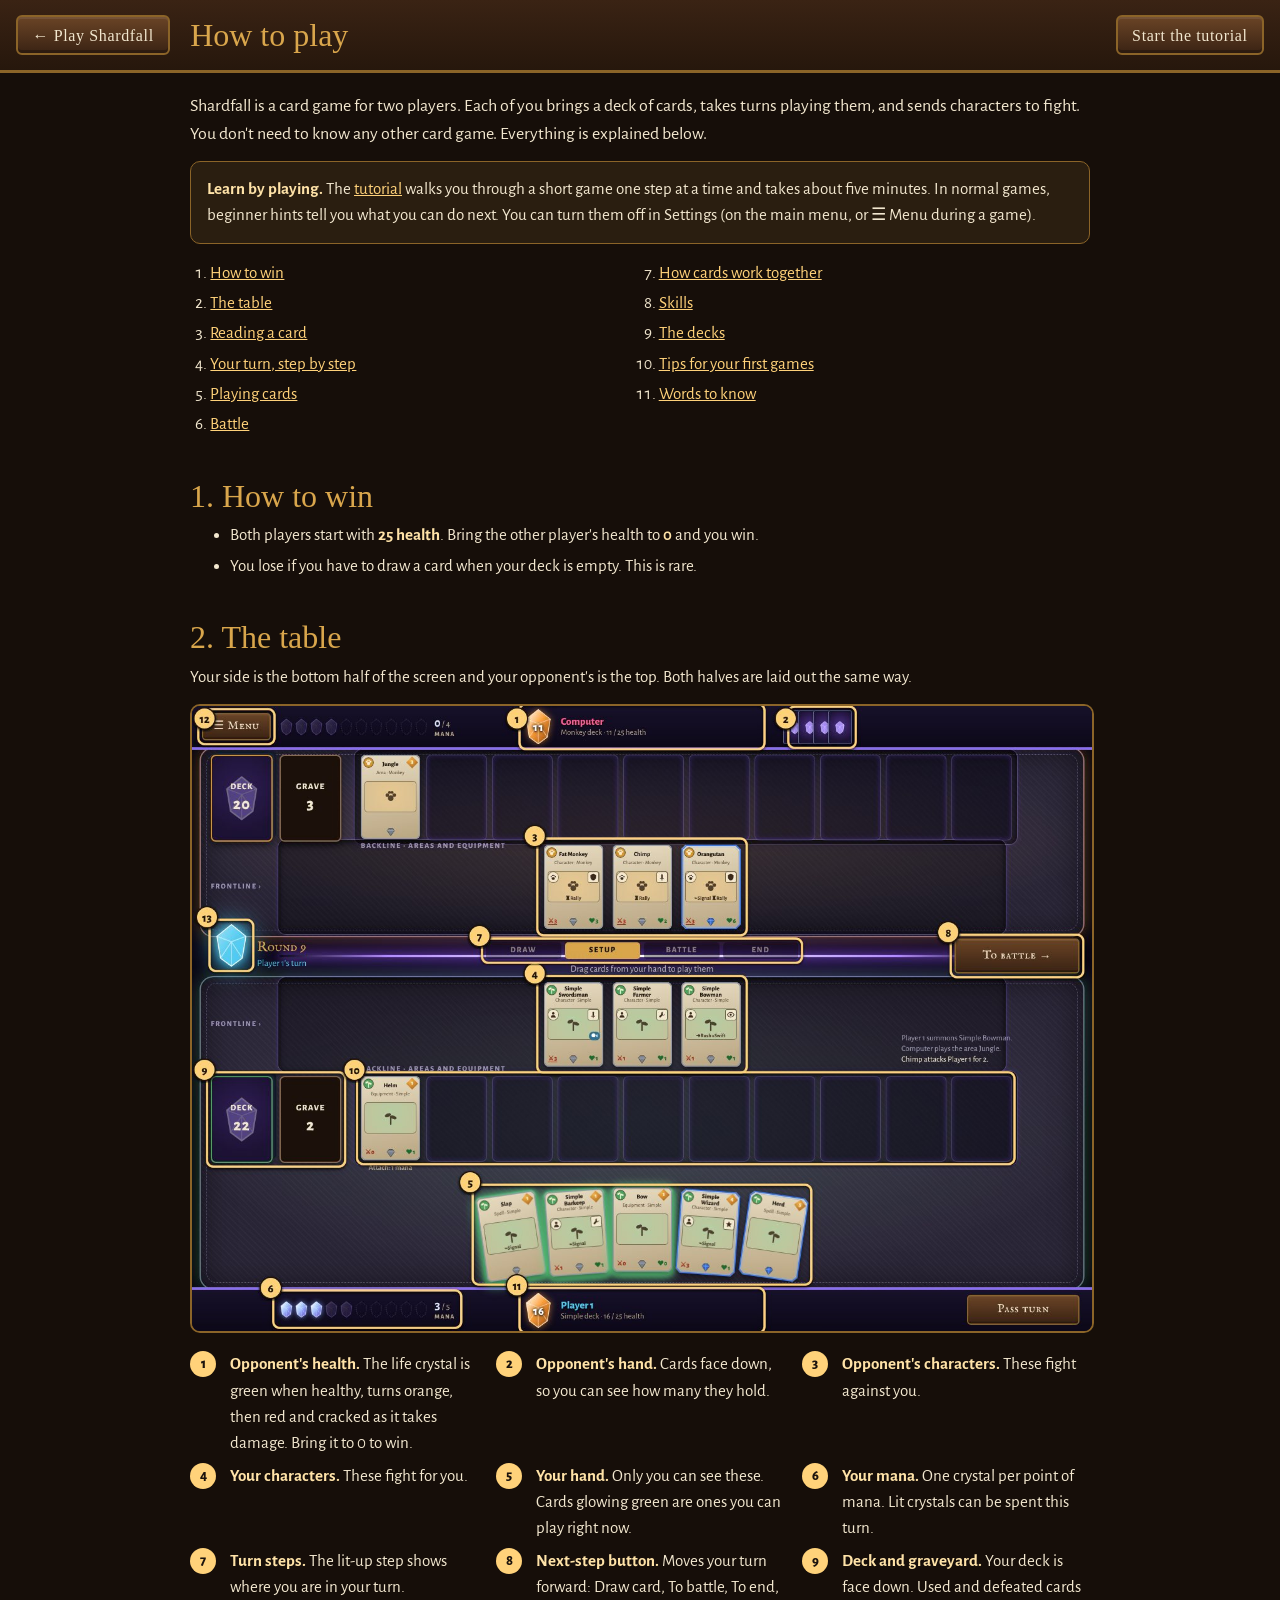
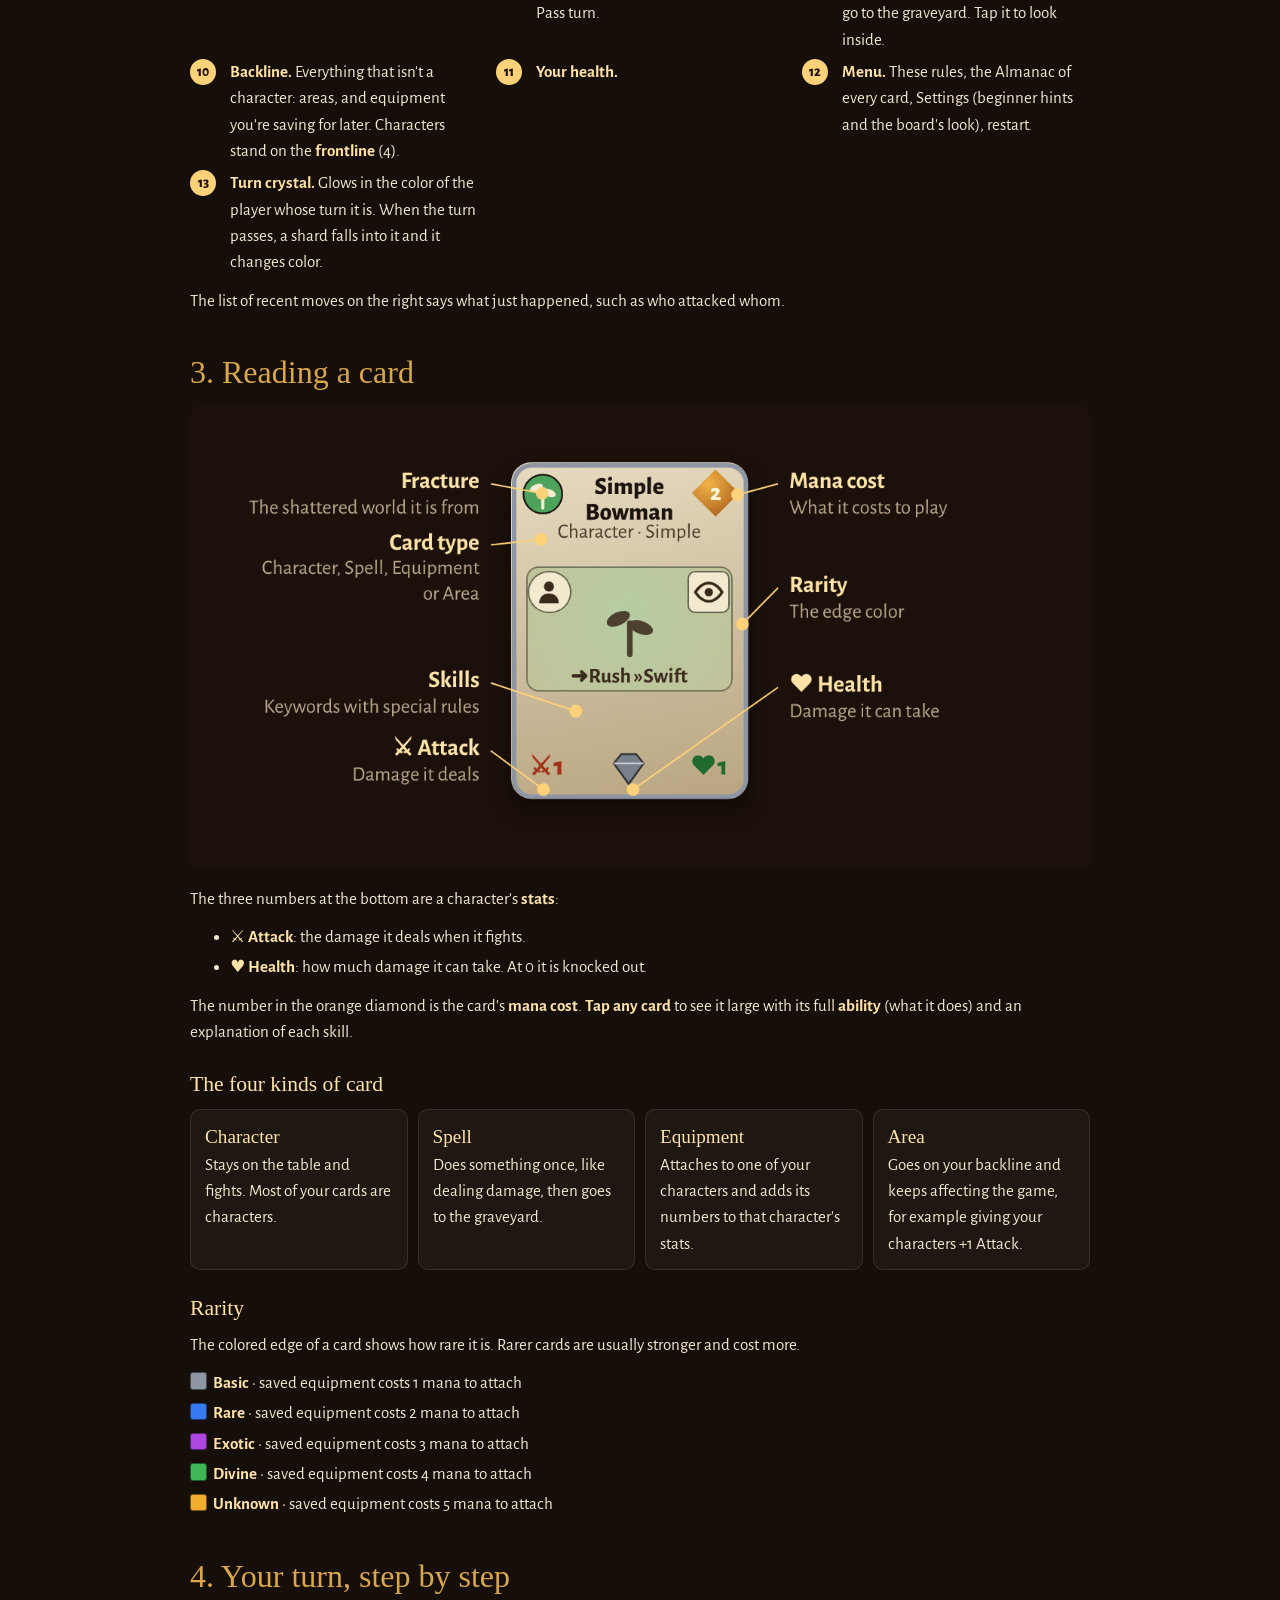
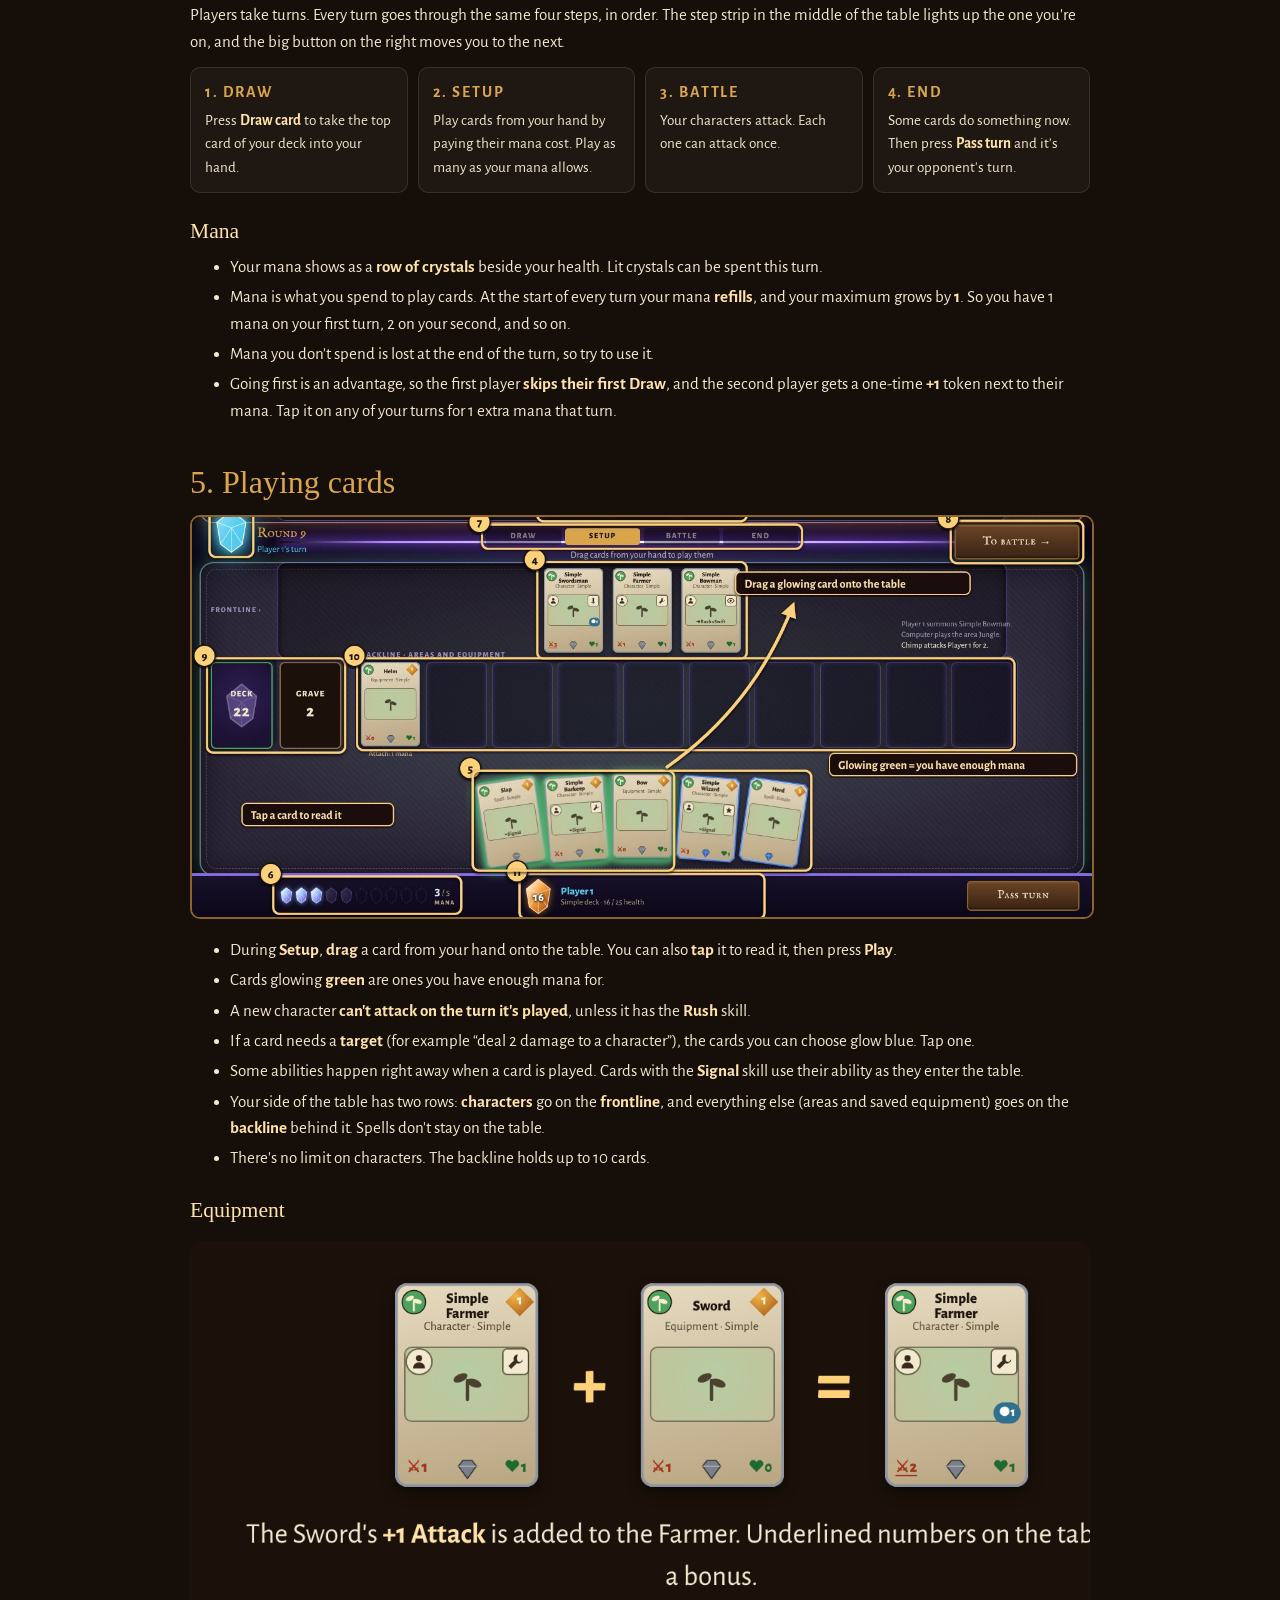
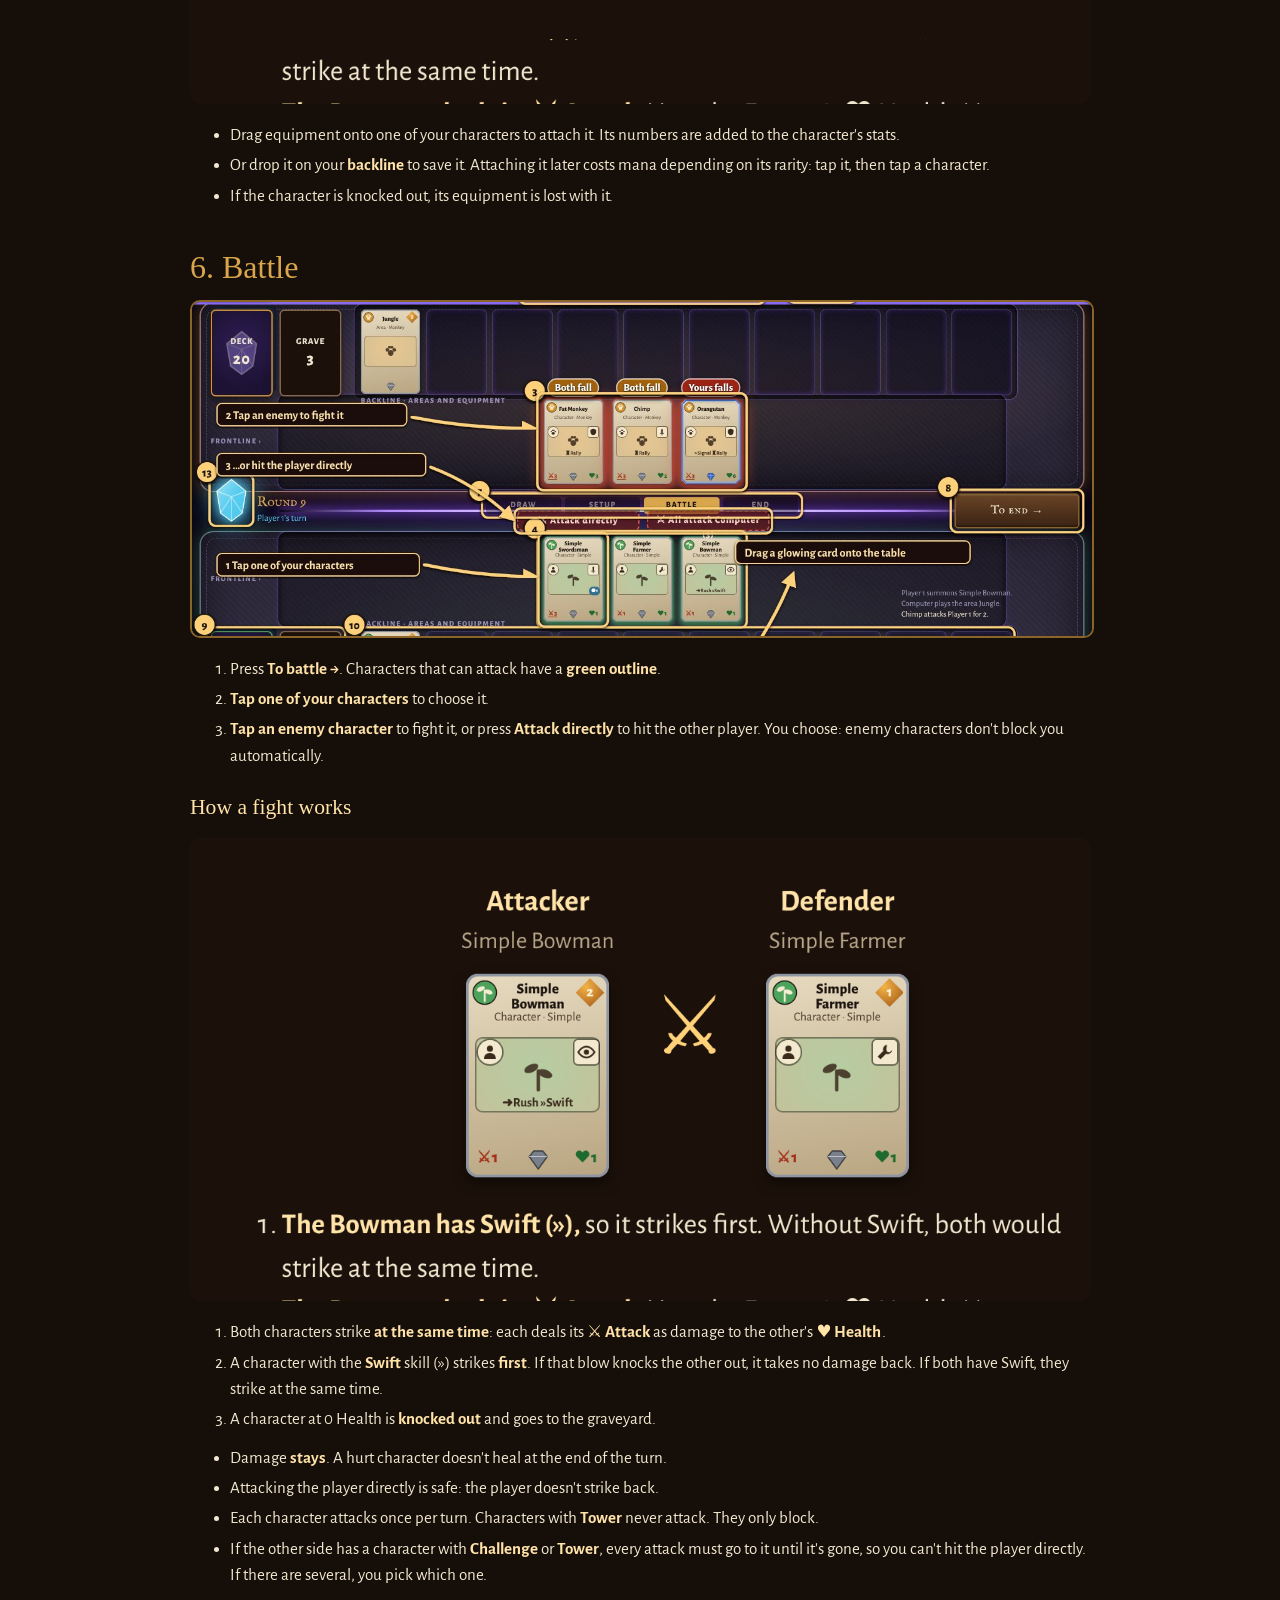
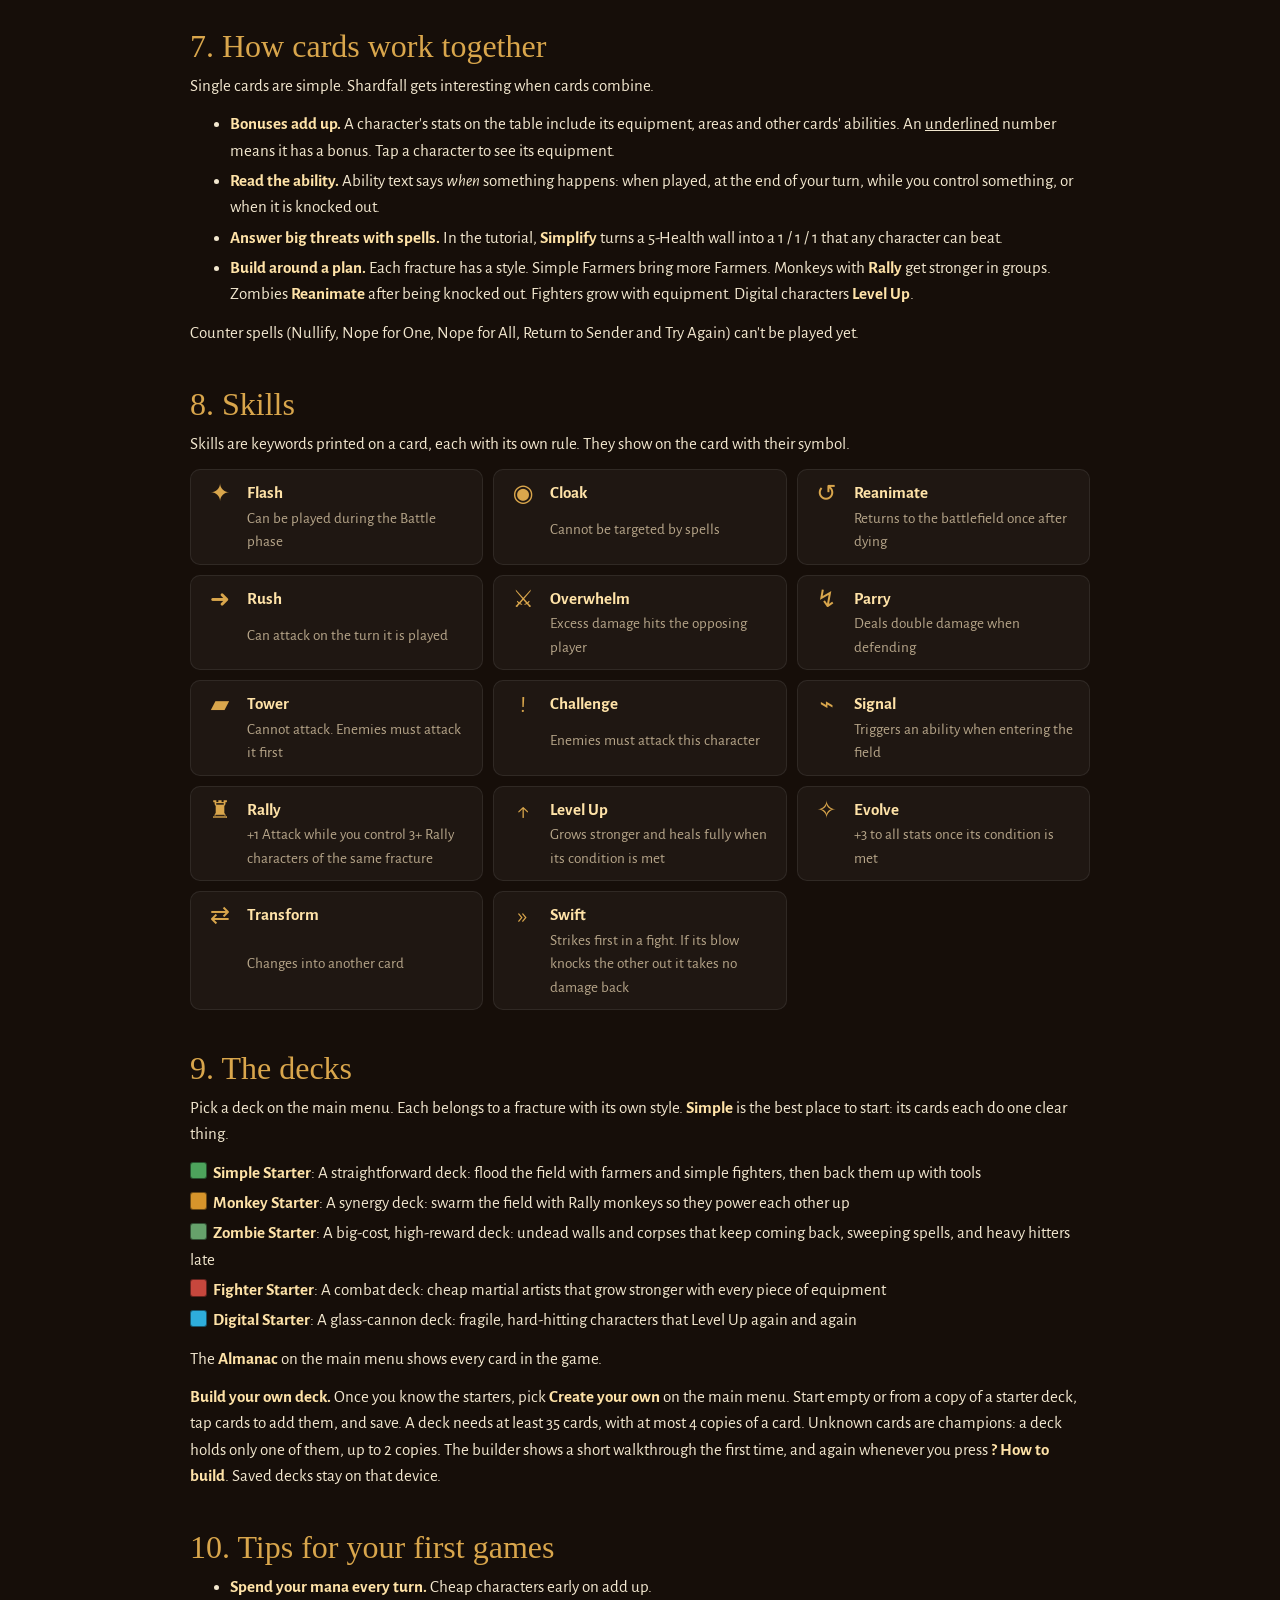
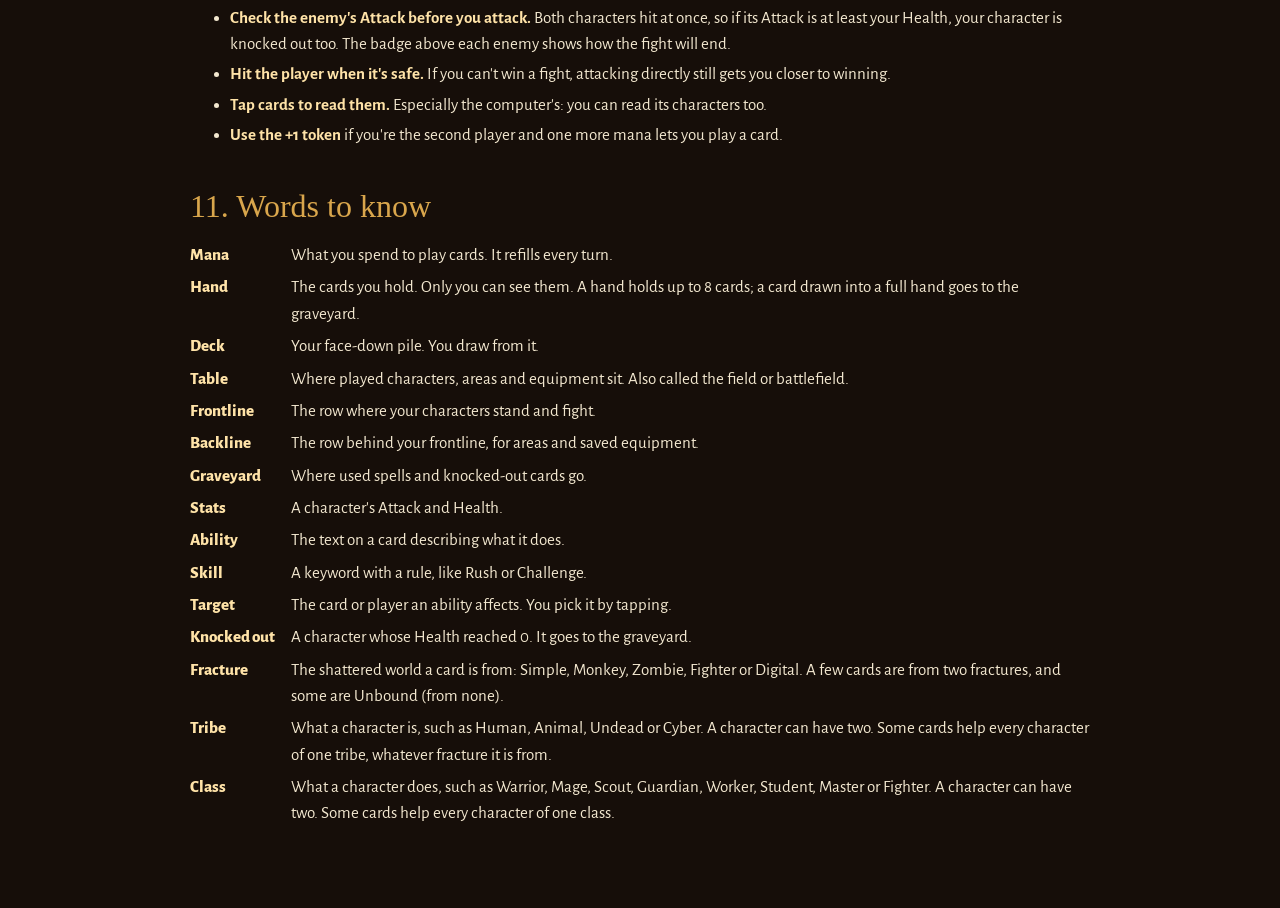
==== guide.html @ 4e27cf3c "Fractures, tribes and classes on screen; four card changes; hybrids - Faction is now Fracture everyw" ====
<!doctype html>
<html lang="en">
<head>
<meta charset="utf-8">
<meta name="viewport" content="width=device-width, initial-scale=1, viewport-fit=cover">
<title>How to play Shardfall</title>
<meta name="description" content="An illustrated beginner's guide to Shardfall: reading a card, taking a turn, fighting, and how cards work together.">
<link rel="preconnect" href="https://fonts.googleapis.com">
<link rel="preconnect" href="https://fonts.gstatic.com" crossorigin>
<link rel="stylesheet" href="https://fonts.googleapis.com/css2?family=IM+Fell+English+SC&family=Alegreya+Sans:wght@400;500;700;800&display=swap">
<link rel="stylesheet" href="css/style.css">
</head>
<body class="guide-page">
<!-- This page is also shown inside the game (How to play), which uses only the
     <main id="guide-main"> part. The pictures in guide/ are made by tools/guide-shots.js. -->
<div class="almanac-bar">
  <a class="btn btn-small" href="index.html">&larr; Play Shardfall</a>
  <h1>How to play</h1>
  <a class="btn btn-small guide-bar-btn" href="index.html#tutorial">Start the tutorial</a>
</div>

<main id="guide-main" class="guide-body">
  <p class="guide-lead">Shardfall is a card game for two players. Each of you brings a deck of cards, takes turns playing them, and sends characters to fight. You don't need to know any other card game. Everything is explained below.</p>
  <div class="guide-callout">
    <p><b>Learn by playing.</b> The <a href="index.html#tutorial">tutorial</a> walks you through a short game one step at a time and takes about five minutes. In normal games, beginner hints tell you what you can do next. You can turn them off in Settings (on the main menu, or ☰ Menu during a game).</p>
  </div>

  <ol class="guide-toc">
    <li><a href="#win">How to win</a></li>
    <li><a href="#table">The table</a></li>
    <li><a href="#card">Reading a card</a></li>
    <li><a href="#turn">Your turn, step by step</a></li>
    <li><a href="#playing">Playing cards</a></li>
    <li><a href="#battle">Battle</a></li>
    <li><a href="#together">How cards work together</a></li>
    <li><a href="#skills">Skills</a></li>
    <li><a href="#decks">The decks</a></li>
    <li><a href="#tips">Tips for your first games</a></li>
    <li><a href="#words">Words to know</a></li>
  </ol>

  <h2 id="win">1. How to win</h2>
  <ul>
    <li>Both players start with <b><span data-rule="starting_player_health">25</span> health</b>. Bring the other player's health to <b>0</b> and you win.</li>
    <li>You lose if you have to draw a card when your deck is empty. This is rare.</li>
  </ul>

  <h2 id="table">2. The table</h2>
  <p>Your side is the bottom half of the screen and your opponent's is the top. Both halves are laid out the same way.</p>
  <figure>
    <img src="guide/board.jpg" width="1440" height="1000" alt="The game board with its parts numbered 1 to 13">
  </figure>
  <ul class="legend">
    <li><span class="badge-num">1</span><span><b>Opponent's health.</b> The life crystal is green when healthy, turns orange, then red and cracked as it takes damage. Bring it to 0 to win.</span></li>
    <li><span class="badge-num">2</span><span><b>Opponent's hand.</b> Cards face down, so you can see how many they hold.</span></li>
    <li><span class="badge-num">3</span><span><b>Opponent's characters.</b> These fight against you.</span></li>
    <li><span class="badge-num">4</span><span><b>Your characters.</b> These fight for you.</span></li>
    <li><span class="badge-num">5</span><span><b>Your hand.</b> Only you can see these. Cards glowing green are ones you can play right now.</span></li>
    <li><span class="badge-num">6</span><span><b>Your mana.</b> One crystal per point of mana. Lit crystals can be spent this turn.</span></li>
    <li><span class="badge-num">7</span><span><b>Turn steps.</b> The lit-up step shows where you are in your turn.</span></li>
    <li><span class="badge-num">8</span><span><b>Next-step button.</b> Moves your turn forward: Draw card, To battle, To end, Pass turn.</span></li>
    <li><span class="badge-num">9</span><span><b>Deck and graveyard.</b> Your deck is face down. Used and defeated cards go to the graveyard. Tap it to look inside.</span></li>
    <li><span class="badge-num">10</span><span><b>Backline.</b> Everything that isn't a character: areas, and equipment you're saving for later. Characters stand on the <b>frontline</b> (4).</span></li>
    <li><span class="badge-num">11</span><span><b>Your health.</b></span></li>
    <li><span class="badge-num">12</span><span><b>Menu.</b> These rules, the Almanac of every card, Settings (beginner hints and the board's look), restart.</span></li>
    <li><span class="badge-num">13</span><span><b>Turn crystal.</b> Glows in the color of the player whose turn it is. When the turn passes, a shard falls into it and it changes color.</span></li>
  </ul>
  <p>The list of recent moves on the right says what just happened, such as who attacked whom.</p>

  <h2 id="card">3. Reading a card</h2>
  <figure class="fit">
    <img src="guide/card.png" width="597" height="307" alt="A Simple Bowman card with each part labelled: fracture, card type, skills, attack, mana cost, rarity and health">
  </figure>
  <p>The three numbers at the bottom are a character's <b>stats</b>:</p>
  <ul>
    <li><b>⚔ Attack</b>: the damage it deals when it fights.</li>
    <li><b>♥ Health</b>: how much damage it can take. At 0 it is knocked out.</li>
  </ul>
  <p>The number in the orange diamond is the card's <b>mana cost</b>. <b>Tap any card</b> to see it large with its full <b>ability</b> (what it does) and an explanation of each skill.</p>

  <h3>The four kinds of card</h3>
  <div class="types">
    <div><b>Character</b>Stays on the table and fights. Most of your cards are characters.</div>
    <div><b>Spell</b>Does something once, like dealing damage, then goes to the graveyard.</div>
    <div><b>Equipment</b>Attaches to one of your characters and adds its numbers to that character's stats.</div>
    <div><b>Area</b>Goes on your backline and keeps affecting the game, for example giving your characters +1 Attack.</div>
  </div>

  <h3>Rarity</h3>
  <p>The colored edge of a card shows how rare it is. Rarer cards are usually stronger and cost more.</p>
  <ul class="plain-list" data-fill="rarities">
    <li>Basic · Rare · Exotic · Divine · Unknown</li>
  </ul>

  <h2 id="turn">4. Your turn, step by step</h2>
  <p>Players take turns. Every turn goes through the same four steps, in order. The step strip in the middle of the table lights up the one you're on, and the big button on the right moves you to the next.</p>
  <div class="steps">
    <div class="step"><h4>Draw</h4><p>Press <b>Draw card</b> to take the top card of your deck into your hand.</p></div>
    <div class="step"><h4>Setup</h4><p>Play cards from your hand by paying their mana cost. Play as many as your mana allows.</p></div>
    <div class="step"><h4>Battle</h4><p>Your characters attack. Each one can attack once.</p></div>
    <div class="step"><h4>End</h4><p>Some cards do something now. Then press <b>Pass turn</b> and it's your opponent's turn.</p></div>
  </div>
  <h3>Mana</h3>
  <ul>
    <li>Your mana shows as a <b>row of crystals</b> beside your health. Lit crystals can be spent this turn.</li>
    <li>Mana is what you spend to play cards. At the start of every turn your mana <b>refills</b>, and your maximum grows by <b><span data-rule="mana_growth_per_turn">1</span></b>. So you have 1 mana on your first turn, 2 on your second, and so on.</li>
    <li>Mana you don't spend is lost at the end of the turn, so try to use it.</li>
    <li>Going first is an advantage, so the first player <b>skips their first Draw</b>, and the second player gets a one-time <b>+1</b> token next to their mana. Tap it on any of your turns for 1 extra mana that turn.</li>
  </ul>

  <h2 id="playing">5. Playing cards</h2>
  <figure>
    <img src="guide/play.jpg" width="1440" height="640" alt="Dragging a glowing card from the hand onto the table">
  </figure>
  <ul>
    <li>During <b>Setup</b>, <b>drag</b> a card from your hand onto the table. You can also <b>tap</b> it to read it, then press <b>Play</b>.</li>
    <li>Cards glowing <b>green</b> are ones you have enough mana for.</li>
    <li>A new character <b>can't attack on the turn it's played</b>, unless it has the <b>Rush</b> skill.</li>
    <li>If a card needs a <b>target</b> (for example “deal 2 damage to a character”), the cards you can choose glow blue. Tap one.</li>
    <li>Some abilities happen right away when a card is played. Cards with the <b>Signal</b> skill use their ability as they enter the table.</li>
    <li>Your side of the table has two rows: <b>characters</b> go on the <b>frontline</b>, and everything else (areas and saved equipment) goes on the <b>backline</b> behind it. Spells don't stay on the table.</li>
    <li>There's no limit on characters. The backline holds up to <span data-rule="max_field_backline">10</span> cards.</li>
  </ul>
  <h3>Equipment</h3>
  <figure class="fit">
    <img src="guide/equip.png" width="692" height="265" alt="Simple Farmer plus Sword equals a Farmer with 2 Attack">
  </figure>
  <ul>
    <li>Drag equipment onto one of your characters to attach it. Its numbers are added to the character's stats.</li>
    <li>Or drop it on your <b>backline</b> to save it. Attaching it later costs mana depending on its rarity: tap it, then tap a character.</li>
    <li>If the character is knocked out, its equipment is lost with it.</li>
  </ul>

  <h2 id="battle">6. Battle</h2>
  <figure>
    <img src="guide/battle.jpg" width="1440" height="534" alt="Attacking: tap your character, then tap an enemy or attack the player directly">
  </figure>
  <ol>
    <li>Press <b>To battle →</b>. Characters that can attack have a <b>green outline</b>.</li>
    <li><b>Tap one of your characters</b> to choose it.</li>
    <li><b>Tap an enemy character</b> to fight it, or press <b>Attack directly</b> to hit the other player. You choose: enemy characters don't block you automatically.</li>
  </ol>
  <h3>How a fight works</h3>
  <figure class="fit">
    <img src="guide/fight.png" width="657" height="386" alt="Simple Bowman, which has Swift, attacks Simple Farmer and strikes first">
  </figure>
  <ol>
    <li>Both characters strike <b>at the same time</b>: each deals its <b>⚔ Attack</b> as damage to the other's <b>♥ Health</b>.</li>
    <li>A character with the <b>Swift</b> skill (») strikes <b>first</b>. If that blow knocks the other out, it takes no damage back. If both have Swift, they strike at the same time.</li>
    <li>A character at 0 Health is <b>knocked out</b> and goes to the graveyard.</li>
  </ol>
  <ul>
    <li>Damage <b>stays</b>. A hurt character doesn't heal at the end of the turn.</li>
    <li>Attacking the player directly is safe: the player doesn't strike back.</li>
    <li>Each character attacks once per turn. Characters with <b>Tower</b> never attack. They only block.</li>
    <li>If the other side has a character with <b>Challenge</b> or <b>Tower</b>, every attack must go to it until it's gone, so you can't hit the player directly. If there are several, you pick which one.</li>
  </ul>

  <h2 id="together">7. How cards work together</h2>
  <p>Single cards are simple. Shardfall gets interesting when cards combine.</p>
  <ul>
    <li><b>Bonuses add up.</b> A character's stats on the table include its equipment, areas and other cards' abilities. An <u>underlined</u> number means it has a bonus. Tap a character to see its equipment.</li>
    <li><b>Read the ability.</b> Ability text says <i>when</i> something happens: when played, at the end of your turn, while you control something, or when it is knocked out.</li>
    <li><b>Answer big threats with spells.</b> In the tutorial, <b>Simplify</b> turns a 5-Health wall into a 1 / 1 / 1 that any character can beat.</li>
    <li><b>Build around a plan.</b> Each fracture has a style. Simple Farmers bring more Farmers. Monkeys with <b>Rally</b> get stronger in groups. Zombies <b>Reanimate</b> after being knocked out. Fighters grow with equipment. Digital characters <b>Level Up</b>.</li>
  </ul>
  <p>Counter spells (Nullify, Nope for One, Nope for All, Return to Sender and Try Again) can't be played yet.</p>

  <h2 id="skills">8. Skills</h2>
  <p>Skills are keywords printed on a card, each with its own rule. They show on the card with their symbol.</p>
  <div class="g-skills" data-fill="skills">
    <div class="g-skill"><span class="icon">➜</span><b>Rush</b><p>Can attack on the turn it is played</p></div>
    <div class="g-skill"><span class="icon">!</span><b>Challenge</b><p>Enemies must attack this character</p></div>
    <div class="g-skill"><span class="icon">▰</span><b>Tower</b><p>Cannot attack. Enemies must attack it first</p></div>
    <div class="g-skill"><span class="icon">⌁</span><b>Signal</b><p>Triggers an ability when entering the field</p></div>
  </div>

  <h2 id="decks">9. The decks</h2>
  <p>Pick a deck on the main menu. Each belongs to a fracture with its own style. <b>Simple</b> is the best place to start: its cards each do one clear thing.</p>
  <ul class="plain-list" data-fill="decks">
    <li>Simple, Monkey, Zombie, Fighter and Digital</li>
  </ul>
  <p>The <b>Almanac</b> on the main menu shows every card in the game.</p>
  <p><b>Build your own deck.</b> Once you know the starters, pick <b>Create your own</b> on the main menu. Start empty or from a copy of a starter deck, tap cards to add them, and save. A deck needs at least <span data-rule="min_deck_size">35</span> cards, with at most <span data-rule="max_copies">4</span> copies of a card. Unknown cards are champions: a deck holds only one of them, up to <span data-rule="max_unknown_copies">2</span> copies. The builder shows a short walkthrough the first time, and again whenever you press <b>? How to build</b>. Saved decks stay on that device.</p>

  <h2 id="tips">10. Tips for your first games</h2>
  <ul>
    <li><b>Spend your mana every turn.</b> Cheap characters early on add up.</li>
    <li><b>Check the enemy's Attack before you attack.</b> Both characters hit at once, so if its Attack is at least your Health, your character is knocked out too. The badge above each enemy shows how the fight will end.</li>
    <li><b>Hit the player when it's safe.</b> If you can't win a fight, attacking directly still gets you closer to winning.</li>
    <li><b>Tap cards to read them.</b> Especially the computer's: you can read its characters too.</li>
    <li><b>Use the +1 token</b> if you're the second player and one more mana lets you play a card.</li>
  </ul>

  <h2 id="words">11. Words to know</h2>
  <dl class="words">
    <dt>Mana</dt><dd>What you spend to play cards. It refills every turn.</dd>
    <dt>Hand</dt><dd>The cards you hold. Only you can see them. A hand holds up to <span data-rule="max_hand_size">8</span> cards; a card drawn into a full hand goes to the graveyard.</dd>
    <dt>Deck</dt><dd>Your face-down pile. You draw from it.</dd>
    <dt>Table</dt><dd>Where played characters, areas and equipment sit. Also called the field or battlefield.</dd>
    <dt>Frontline</dt><dd>The row where your characters stand and fight.</dd>
    <dt>Backline</dt><dd>The row behind your frontline, for areas and saved equipment.</dd>
    <dt>Graveyard</dt><dd>Where used spells and knocked-out cards go.</dd>
    <dt>Stats</dt><dd>A character's Attack and Health.</dd>
    <dt>Ability</dt><dd>The text on a card describing what it does.</dd>
    <dt>Skill</dt><dd>A keyword with a rule, like Rush or Challenge.</dd>
    <dt>Target</dt><dd>The card or player an ability affects. You pick it by tapping.</dd>
    <dt>Knocked out</dt><dd>A character whose Health reached 0. It goes to the graveyard.</dd>
    <dt>Fracture</dt><dd>The shattered world a card is from: Simple, Monkey, Zombie, Fighter or Digital. A few cards are from two fractures, and some are Unbound (from none).</dd>
    <dt>Tribe</dt><dd>What a character is, such as Human, Animal, Undead or Cyber. A character can have two. Some cards help every character of one tribe, whatever fracture it is from.</dd>
    <dt>Class</dt><dd>What a character does, such as Warrior, Mage, Scout, Guardian, Worker, Student, Master or Fighter. A character can have two. Some cards help every character of one class.</dd>
  </dl>
</main>

<script src="js/data.js" data-only></script>
<script src="js/guide.js"></script>
<script>loadData().then(d => fillGuide(document.getElementById("guide-main"), d)).catch(() => {});</script>
</body>
</html>
---- css/style.css ----
/* Shardfall: a tavern table at night. Walnut boards, brass trim, paper cards.
   Layout: the menu and Almanac are normal scrolling pages; the game board is a
   fixed 1440x1000 stage (the same virtual size as the LÖVE version) scaled to fit. */
:root {
  --shard-emblem: url("data:image/svg+xml,%3Csvg xmlns='http://www.w3.org/2000/svg' viewBox='0 0 40 48'%3E%3Cpath d='M20 1L36 14L32 38L20 47L8 38L4 14Z' fill='%23a78bfa' stroke='%23f1ebff' stroke-width='1.6' stroke-linejoin='round'/%3E%3Cpath d='M4 14L20 20L36 14M20 20L20 47M8 38L20 20L32 38' stroke='%23f1ebff' stroke-width='1' fill='none' opacity='.75'/%3E%3C/svg%3E");
  --table: #160e09;
  --wood: #3a2314;
  --wood-hi: #6a4426;
  --wood-line: #24150c;
  --brass: #d9a64c;
  --brass-dim: #8b6428;
  --parchment: #f2e7cf;
  --muted: #b7a68a;
  --paper: #cdbd9e;
  --paper-hi: #e7dbc0;
  --ink: #1b130d;
  --panel: rgba(17, 10, 6, 0.92);
  --danger: #e2553d;
  --heal: #63d07a;
  --atk: #a3311a;
  --hp: #1f6a2e;
  --spd: #8a5d08;
  --target: #5fd0f0;
  --glow-play: #63e08a;

  --font-display: "IM Fell English SC", "Iowan Old Style", "Palatino Linotype", Georgia, serif;
  --font-body: "Alegreya Sans", "Gill Sans", "Trebuchet MS", system-ui, sans-serif;

  color-scheme: dark;
}

html, body { height: 100%; }
body {
  margin: 0;
  background: var(--table);
  color: var(--parchment);
  font-family: var(--font-body);
  font-size: 16px;
  line-height: 1.45;
}
[hidden] { display: none !important; }
button { font: inherit; color: inherit; }
:focus-visible { outline: 2px solid var(--brass); outline-offset: 2px; }

#app { min-height: 100%; }
.data-error {
  position: relative; z-index: 300;
  width: min(62ch, calc(100% - 32px)); box-sizing: border-box; margin: 40px auto;
  padding: 22px;
  background: var(--panel); border: 2px solid var(--danger); border-radius: 12px;
}
.data-error h2 { margin: 0 0 10px; font-family: var(--font-display); font-weight: 400; color: var(--brass); }
.data-error p { margin: 0 0 10px; }
.data-error .detail { color: var(--muted); font-size: 0.9rem; }
.data-error code { color: var(--parchment); }
.screen { min-height: 100%; }

/* ------------------------------------------------------------------ buttons */
.btn {
  appearance: none;
  border: 2px solid var(--brass-dim);
  background: linear-gradient(var(--wood-hi), var(--wood));
  color: var(--parchment);
  padding: 0.6em 1.3em;
  border-radius: 6px;
  font-family: var(--font-display);
  font-size: 1.15rem;
  letter-spacing: 0.04em;
  cursor: pointer;
  box-shadow: inset 0 2px 0 rgba(255, 255, 255, 0.08), inset 0 -3px 0 rgba(0, 0, 0, 0.25);
  transition: border-color 0.15s, transform 0.1s, filter 0.15s;
}
.btn:hover:not(:disabled) { border-color: var(--brass); filter: brightness(1.12); }
.btn:active:not(:disabled) { transform: translateY(1px); }
.btn:disabled { opacity: 0.45; cursor: not-allowed; }
.btn-primary { border-color: var(--brass); background: linear-gradient(#b36b26, #6e3a12); }
.btn-small { font-size: 1rem; padding: 0.4em 0.9em; }

/* --------------------------------------------------------------------- menu */
#menu { position: relative; overflow: hidden; }
#storm { position: fixed; inset: 0; width: 100%; height: 100%; display: block; }
.menu-inner {
  position: relative;
  max-width: 980px;
  margin: 0 auto;
  padding-block: 40px 56px;
  padding-left: max(16px, env(safe-area-inset-left, 0px));
  padding-right: max(16px, env(safe-area-inset-right, 0px));
  display: grid;
  gap: 28px;
}
.menu-title { text-align: center; }
.menu-title h1 {
  margin: 0;
  font-family: var(--font-display);
  font-weight: 400;
  font-size: clamp(3.4rem, 11vw, 7rem);
  line-height: 0.95;
  letter-spacing: 0.06em;
  color: var(--brass);
  text-shadow: 0 2px 0 #4a2a0e, 0 0 38px rgba(217, 166, 76, 0.35);
  text-wrap: balance;
}
.tagline { margin: 10px auto 0; max-width: 46ch; color: var(--muted); font-size: 1.05rem; }
.menu-panel {
  background: var(--panel);
  border: 2px solid var(--brass-dim);
  border-radius: 12px;
  padding: 22px;
  display: grid;
  gap: 14px;
  box-shadow: 0 18px 50px rgba(0, 0, 0, 0.55);
}
.panel-label {
  margin: 4px 0 0;
  font-family: var(--font-body);
  font-weight: 800;
  font-size: 0.8rem;
  letter-spacing: 0.16em;
  text-transform: uppercase;
  color: var(--muted);
}
.deck-list { display: grid; grid-template-columns: repeat(auto-fit, minmax(200px, 1fr)); gap: 12px; }
.deck-tile {
  appearance: none;
  text-align: left;
  display: grid;
  grid-template-columns: auto 1fr;
  gap: 4px 12px;
  align-items: center;
  padding: 12px 14px;
  border-radius: 10px;
  border: 2px solid rgba(255, 255, 255, 0.08);
  background: rgba(255, 255, 255, 0.03);
  cursor: pointer;
  min-width: 0;
}
.deck-tile:hover { background: rgba(255, 255, 255, 0.07); }
.deck-tile[aria-pressed="true"] { border-color: var(--fc); background: color-mix(in srgb, var(--fc) 16%, transparent); }
.deck-tile .medal { grid-row: span 2; width: 42px; height: 42px; }
.deck-tile strong { font-family: var(--font-display); font-weight: 400; font-size: 1.3rem; line-height: 1.1; }
.deck-tile span { color: var(--muted); font-size: 0.9rem; line-height: 1.3; }

.mode-toggle { display: grid; grid-template-columns: repeat(auto-fit, minmax(200px, 1fr)); gap: 12px; }
.mode-btn {
  appearance: none;
  text-align: left;
  display: grid;
  padding: 12px 14px;
  border-radius: 10px;
  border: 2px solid rgba(255, 255, 255, 0.08);
  background: rgba(255, 255, 255, 0.03);
  cursor: pointer;
}
.mode-btn strong { font-family: var(--font-display); font-weight: 400; font-size: 1.25rem; }
.mode-btn span { color: var(--muted); font-size: 0.9rem; }
.mode-btn[aria-checked="true"] { border-color: var(--brass); background: rgba(217, 166, 76, 0.12); }
.menu-actions { display: flex; flex-wrap: wrap; gap: 12px; margin-top: 8px; }
.menu-actions .btn-primary { font-size: 1.4rem; padding: 0.55em 1.8em; }

/* ----------------------------------------------------------------- almanac */
#almanac { background: radial-gradient(ellipse at top, #2a1a0f, var(--table) 70%); }
.almanac-bar {
  position: sticky;
  top: env(safe-area-inset-top, 0px);
  z-index: 5;
  display: flex;
  flex-wrap: wrap;
  align-items: center;
  gap: 12px 20px;
  padding-block: 12px;
  padding-left: max(16px, env(safe-area-inset-left, 0px));
  padding-right: max(16px, env(safe-area-inset-right, 0px));
  background: linear-gradient(var(--wood), #26170c);
  border-bottom: 3px solid var(--brass-dim);
}
.almanac-bar h1 { margin: 0; font-family: var(--font-display); font-weight: 400; color: var(--brass); font-size: 2rem; }
.tabs { display: flex; gap: 6px; margin-left: auto; }
.tab {
  appearance: none;
  border: 2px solid var(--brass-dim);
  background: transparent;
  border-radius: 6px;
  padding: 0.35em 1em;
  cursor: pointer;
  font-weight: 700;
  letter-spacing: 0.08em;
  text-transform: uppercase;
  font-size: 0.85rem;
}
.tab[aria-selected="true"] { background: var(--brass); color: var(--ink); border-color: var(--brass); }
.almanac-body {
  max-width: 1200px;
  margin: 0 auto;
  padding-block: 18px 48px;
  padding-left: max(16px, env(safe-area-inset-left, 0px));
  padding-right: max(16px, env(safe-area-inset-right, 0px));
  display: grid;
  gap: 18px;
}
.filters { display: flex; flex-wrap: wrap; gap: 8px; }
.chip {
  appearance: none;
  border: 1px solid rgba(255, 255, 255, 0.18);
  background: rgba(255, 255, 255, 0.04);
  border-radius: 999px;
  padding: 0.3em 0.9em;
  cursor: pointer;
  font-size: 0.9rem;
}
.chip[aria-pressed="true"] { background: var(--parchment); color: var(--ink); border-color: var(--parchment); }
.card-grid { display: grid; grid-template-columns: repeat(auto-fill, minmax(124px, 1fr)); gap: 18px 14px; justify-items: center; }
.card-grid .card { font-size: 12.5px; cursor: pointer; }
.faction-head { margin: 18px 0 2px; font-family: var(--font-display); font-weight: 400; font-size: 1.6rem; color: var(--fc); grid-column: 1 / -1; justify-self: start; }
.skill-list { display: grid; grid-template-columns: repeat(auto-fill, minmax(260px, 1fr)); gap: 12px; }
.skill-item {
  display: grid;
  grid-template-columns: 44px 1fr;
  gap: 2px 12px;
  padding: 14px;
  border-radius: 10px;
  background: rgba(255, 255, 255, 0.04);
  border: 1px solid rgba(255, 255, 255, 0.08);
  min-width: 0;
}
.skill-item .icon { grid-row: span 2; font-size: 1.8rem; color: var(--brass); text-align: center; line-height: 1.2; }
.skill-item strong { font-family: var(--font-display); font-weight: 400; font-size: 1.25rem; }
.skill-item p { margin: 0; color: var(--muted); }
.skill-item small { grid-column: 2; color: var(--muted); font-size: 0.85rem; }

/* ------------------------------------------------------------------- cards
   Everything inside a card is sized in em so one font-size scales the card. */
.card {
  --edge: #8f97a3;
  --fc: #666;
  position: relative;
  width: 9.5em;
  height: 13.5em;
  font-size: 10px;
  border-radius: 0.8em;
  background: linear-gradient(170deg, var(--paper-hi), var(--paper) 55%, #b9a581);
  color: var(--ink);
  box-shadow: 0 0.5em 0.9em rgba(0, 0, 0, 0.45), inset 0 0 0 0.2em var(--edge), inset 0 0 0 0.45em rgba(27, 19, 13, 0.15);
  user-select: none;
  -webkit-user-select: none;
  flex: none;
  overflow: hidden;
}
/* Front of a card: .shape carries the drop shadow and any glow (--glow), so both follow the
   rarity frame's outline, crystals included. .face is the paper, clipped to the outline. */
.card.framed { background: none; box-shadow: none; overflow: visible; border-radius: 0; }
.card.framed .shape { position: absolute; inset: 0; filter: drop-shadow(0 0.45em 0.4em rgba(0, 0, 0, 0.5)) var(--glow, drop-shadow(0 0 0 transparent)); transition: filter 0.2s; }
.card.framed .face { position: absolute; inset: 0; overflow: hidden; background: linear-gradient(170deg, var(--paper-hi), var(--paper) 55%, #b9a581); }
.card.f-chip .face { border-radius: 0.8em; }
.card .frame { position: absolute; left: -1em; top: -1em; width: 11.5em; height: 15.5em; overflow: visible; pointer-events: none; }
.card .rarity-gem { position: absolute; left: 50%; bottom: 0.45em; width: 1.5em; height: 1.5em; transform: translateX(-50%); pointer-events: none; }
.card .cracks { position: absolute; inset: 0; width: 100%; height: 100%; pointer-events: none; }
.card .glint { position: absolute; inset: 0; pointer-events: none; mix-blend-mode: soft-light;
  background: linear-gradient(115deg, transparent 35%, rgba(255,236,170,.55) 48%, rgba(255,255,255,.7) 50%, rgba(255,236,170,.55) 52%, transparent 65%) 130% 0 / 250% 100% no-repeat;
  animation: glint 4.5s ease-in-out infinite; }
@keyframes glint { 0%, 55% { background-position: 130% 0; } 100% { background-position: -30% 0; } }
@media (prefers-reduced-motion: reduce) { .card .glint { animation: none; background-position: 50% 0; opacity: 0.5; } }
.card .medal { position: absolute; left: 0.4em; top: 0.4em; width: 1.7em; height: 1.7em; }
.card .cost {
  position: absolute; right: 0.35em; top: 0.3em;
  width: 2em; height: 2em;
  display: grid; place-items: center;
  font-weight: 800; font-size: 0.95em;
  color: #fff4d6;
  background: radial-gradient(circle at 35% 30%, #f3b347, #9a4f12);
  clip-path: polygon(50% 0, 100% 50%, 50% 100%, 0 50%);
}
.card .name {
  position: absolute; left: 2.2em; right: 2.2em; top: 0.45em;
  font-weight: 800; font-size: 0.98em; line-height: 1.05;
  text-align: center;
  height: 2.2em;
  display: flex; align-items: center; justify-content: center;
}
.card .type { position: absolute; left: 0.4em; right: 0.4em; top: 2.75em; text-align: center; font-size: 0.82em; color: #4b3a2a; white-space: nowrap; overflow: hidden; text-overflow: ellipsis; }
.card .art {
  position: absolute; left: 0.6em; right: 0.6em; top: 4.2em; height: 5em;
  border-radius: 0.5em;
  background: radial-gradient(circle at 50% 40%, color-mix(in srgb, var(--fc) 35%, #efe3c8), color-mix(in srgb, var(--fc) 15%, #d8c8a6));
  box-shadow: inset 0 0 0 1px rgba(27, 19, 13, 0.45);
  display: grid; place-items: center;
  overflow: hidden;
}
.card .art svg { width: 3em; height: 3em; opacity: 0.85; }
.card .art img { width: 100%; height: 100%; object-fit: cover; }
.card .skills { position: absolute; left: 0.4em; right: 0.4em; top: 9.55em; text-align: center; font-size: 0.85em; font-weight: 700; line-height: 1.15; color: #3a2a1c; }
.card .stats {
  position: absolute; left: 0.7em; right: 0.7em; bottom: 0.5em;
  display: flex; justify-content: space-between;
  font-weight: 800; font-size: 1.05em;
  font-variant-numeric: tabular-nums;
}
.card .stats .a { color: var(--atk); }
.card .stats .h { color: var(--hp); }
.card .stats .low { color: var(--danger); }
.card .stats .up { text-decoration: underline; text-underline-offset: 0.15em; }
.card .equip-count {
  position: absolute; right: 0.5em; top: 9.3em;
  min-width: 1.6em; height: 1.6em; padding: 0 0.3em;
  border-radius: 1em;
  background: #2f6f8f; color: #fff;
  display: grid; place-items: center;
  font-size: 0.85em; font-weight: 800;
}
.card .sick { position: absolute; left: 0.5em; top: 9.3em; font-size: 0.85em; font-weight: 800; color: #5a4632; }
/* Card backs carry the shard emblem. */
.card.back {
  background: var(--shard-emblem) center / 46% no-repeat, radial-gradient(circle at 50% 45%, #4b2e86, #1c1233 72%);
  box-shadow: 0 0.3em 0.6em rgba(0, 0, 0, 0.5), inset 0 0 0 0.25em #8f7ad6, inset 0 0 0 0.5em rgba(20, 10, 40, 0.6);
}

/* ------------------------------------------------------------------ game */
#game {
  position: fixed; inset: 0; overflow: hidden; background: #0d0805;
  /* Phones: no scrolling, zooming, text selection or long-press menus on the table. */
  touch-action: none; overscroll-behavior: none;
  -webkit-user-select: none; user-select: none; -webkit-touch-callout: none; -webkit-tap-highlight-color: transparent;
}
/* The board stays clear of a phone's notch and home bar. */
#stage-wrap {
  position: absolute;
  top: env(safe-area-inset-top, 0px); right: env(safe-area-inset-right, 0px);
  bottom: env(safe-area-inset-bottom, 0px); left: env(safe-area-inset-left, 0px);
}
html.in-game, html.in-game body { overflow: hidden; overscroll-behavior: none; height: 100%; }
button, .btn { touch-action: manipulation; }
#stage {
  position: absolute; left: 0; top: 0;
  width: 1440px; height: 1000px;
  transform-origin: 0 0;
  overflow: hidden;
  font-family: var(--font-body);
}
#board {
  position: absolute; inset: 0;
  background:
    radial-gradient(ellipse at 50% 50%, rgba(255, 190, 110, 0.10), transparent 60%),
    repeating-linear-gradient(0deg, transparent 0 143px, rgba(0, 0, 0, 0.35) 143px 145px),
    repeating-linear-gradient(90deg, rgba(255, 255, 255, 0.015) 0 2px, transparent 2px 9px),
    linear-gradient(#4a2c18, #3a2314 50%, #4a2c18);
}
#board.rotate-in { animation: rotate-in 0.75s cubic-bezier(.3,.7,.2,1); }
@keyframes rotate-in { from { transform: rotate(180deg) scale(0.85); } to { transform: none; } }

.bar {
  position: absolute; left: 0; right: 0; height: 66px;
  background: linear-gradient(#2c190d, #1f1209);
  border-color: #a0662a; border-style: solid; border-width: 0;
}
.bar.top { top: 0; border-bottom-width: 4px; }
.bar.bottom { bottom: 0; border-top-width: 4px; }
.zone-label {
  position: absolute;
  font-size: 12px; font-weight: 800; letter-spacing: 0.14em; text-transform: uppercase;
  color: rgba(242, 231, 207, 0.45);
}
.slot {
  position: absolute; width: 95px; height: 135px;
  border: 1px dashed rgba(217, 166, 76, 0.35);
  border-radius: 8px;
}
.pile {
  position: absolute; width: 95px; height: 135px;
  border-radius: 8px;
  display: grid; place-items: center; text-align: center;
  font-weight: 800; font-size: 14px; letter-spacing: 0.08em;
  color: var(--parchment);
  cursor: pointer;
}
.pile.deck { background: linear-gradient(rgba(28, 18, 51, 0.6), rgba(28, 18, 51, 0.6)), var(--shard-emblem) center / 62% no-repeat, radial-gradient(circle at 50% 40%, #4b2e86, #1c1233 75%); box-shadow: 3px -3px 0 #1b2336, 6px -6px 0 #141a28, 0 6px 12px rgba(0,0,0,.5); border: 2px solid var(--fc); }
.pile.grave { background: #1c100a; border: 2px solid #8a6a4f; box-shadow: 0 6px 12px rgba(0,0,0,.5); }
.pile b { display: block; font-size: 26px; }

.field-card { position: absolute; transition: left 0.3s ease, top 0.3s ease; cursor: pointer; }
.field-card .card { transition: transform 0.15s, filter 0.2s; }
.field-card:hover .card { transform: translateY(-3px); }
.field-card.spent .card { filter: brightness(0.62) saturate(0.7); }
.field-card.selected .card { --glow: drop-shadow(0 0 1.5px var(--brass)) drop-shadow(0 0 1.5px var(--brass)) drop-shadow(0 0 12px var(--brass)); }
.field-card.targetable .card { --glow: drop-shadow(0 0 1.5px var(--target)) drop-shadow(0 0 1.5px var(--target)) drop-shadow(0 0 12px var(--target)); animation: pulse 1.1s ease-in-out infinite; }
.field-card.attackable .card { --glow: drop-shadow(0 0 1.5px var(--danger)) drop-shadow(0 0 1.5px var(--danger)) drop-shadow(0 0 12px var(--danger)); animation: pulse 1.1s ease-in-out infinite; }
.field-card.ready .card { --glow: drop-shadow(0 0 1.5px rgba(99, 224, 138, 0.9)) drop-shadow(0 0 1.5px rgba(99, 224, 138, 0.9)); }
@keyframes pulse { 50% { filter: brightness(1.15); } }
.field-card.hit .card { animation: hit 0.45s; }
@keyframes hit {
  0% { filter: none; } 15% { filter: sepia(1) saturate(6) hue-rotate(-30deg); translate: -5px 2px; }
  35% { translate: 5px -3px; } 55% { translate: -3px 2px; } 100% { filter: none; translate: 0; }
}
.field-card.lunge-up .card { animation: lunge-up 0.4s ease-out; }
.field-card.lunge-down .card { animation: lunge-down 0.4s ease-out; }
@keyframes lunge-up { 40% { transform: translateY(-34px) scale(1.06); } }
@keyframes lunge-down { 40% { transform: translateY(34px) scale(1.06); } }
/* Entrance animation scales with mana cost, as in the original:
   2-3 wiggle, 4 flip, 5 spin, 6 flip and spin, 7+ shakes the table. */
.spawn-1 .card { animation: land 0.45s ease-out; }
.spawn-2 .card { animation: wiggle-s 0.6s ease-out; }
.spawn-3 .card { animation: wiggle-l 0.7s ease-out; }
.spawn-4 .card { animation: flip 0.8s ease-out; }
.spawn-5 .card { animation: spin 0.9s ease-out; }
.spawn-6 .card { animation: flipspin 1s ease-out; }
.spawn-7 .card { animation: slam 0.6s cubic-bezier(.5,0,.8,.4); }
@keyframes land { from { transform: translateY(-40px) scale(1.25); opacity: 0; } }
@keyframes wiggle-s { 0% { transform: scale(1.2); } 20% { rotate: 4deg; } 40% { rotate: -4deg; } 60% { rotate: 2deg; } 80% { rotate: -1deg; } }
@keyframes wiggle-l { 0% { transform: scale(1.25); } 20% { rotate: 10deg; } 40% { rotate: -10deg; } 60% { rotate: 6deg; } 80% { rotate: -3deg; } }
@keyframes flip { from { transform: perspective(500px) rotateY(180deg) scale(1.2); } }
@keyframes spin { from { transform: rotate(360deg) scale(0.4); } }
@keyframes flipspin { from { transform: perspective(500px) rotateY(180deg) rotate(360deg) scale(0.4); } }
@keyframes slam { from { transform: translateY(-160px) scale(1.6); opacity: 0; } 70% { opacity: 1; } }

.small-card { position: absolute; cursor: pointer; }
.small-card.targetable .card { --glow: drop-shadow(0 0 1.5px var(--target)) drop-shadow(0 0 1.5px var(--target)) drop-shadow(0 0 12px var(--target)); }
.small-card .attach-cost {
  position: absolute; left: 0; right: 0; top: 138px;
  text-align: center; font-size: 12px; font-weight: 700; color: var(--muted);
}
.small-card.activatable .card { --glow: drop-shadow(0 0 1.5px var(--glow-play)) drop-shadow(0 0 1.5px var(--glow-play)) drop-shadow(0 0 8px var(--glow-play)); animation: pulse 1.4s ease-in-out infinite; }

.small-card.armed .card { --glow: drop-shadow(0 0 1.5px var(--target)) drop-shadow(0 0 1.5px var(--target)) drop-shadow(0 0 11px var(--target)); }

.opp-hand { position: absolute; display: flex; }
.opp-hand .card { font-size: 4px; margin-left: -14px; box-shadow: 0 2px 4px rgba(0,0,0,.6), inset 0 0 0 1px #5a6f96; }

/* middle band */
.phases { position: absolute; left: 470px; top: 378px; width: 500px; display: grid; grid-template-columns: repeat(4, 1fr); gap: 6px; }
.phase-step {
  text-align: center; padding: 4px 0; border-radius: 5px;
  font-weight: 800; font-size: 13px; letter-spacing: 0.12em; text-transform: uppercase;
  background: rgba(0,0,0,.35); color: rgba(242,231,207,.5);
}
.phase-step.on { background: var(--brass); color: var(--ink); }
.instruction { position: absolute; left: 400px; width: 640px; top: 410px; text-align: center; font-size: 15px; color: rgba(242,231,207,.75); }
.turn-info { position: absolute; left: 104px; top: 378px; font-size: 15px; line-height: 1.35; }
.turn-info b { font-family: var(--font-display); font-weight: 400; font-size: 22px; color: var(--brass); display: block; }
.stage-btn { position: absolute; font-size: 19px; padding: 0; display: grid; place-items: center; }
.stage-btn.glow { animation: glow 1.4s ease-in-out infinite; }
@keyframes glow { 50% { box-shadow: 0 0 18px rgba(217,166,76,.8); } }
.face-btn {
  position: absolute; left: 520px; top: 400px; width: 400px; height: 32px;
  border-radius: 8px; border: 2px dashed var(--danger);
  background: rgba(120, 25, 10, 0.55); color: #ffd9cc; font-weight: 800; font-size: 16px; letter-spacing: 0.06em;
  cursor: pointer;
}
.log {
  position: absolute; left: 1135px; top: 445px; width: 285px; height: 130px;
  overflow: hidden; display: flex; flex-direction: column; justify-content: flex-end;
  font-size: 13px; line-height: 1.3; color: rgba(242,231,207,.6);
  mask-image: linear-gradient(transparent, #000 40%);
}
.log div:last-child { color: var(--parchment); }

/* hand */
#hand-layer { position: absolute; inset: 0; pointer-events: none; }
.hand-card { position: absolute; pointer-events: auto; cursor: grab; transition: transform 0.22s cubic-bezier(.34, 1.56, .64, 1), top 0.25s, left 0.25s; touch-action: none; }
.hand-card:hover, .hand-card.lift { transform: translateY(-34px) scale(1.13) !important; z-index: 50; }
.hand-card.playable .card { --glow: drop-shadow(0 0 1.5px var(--glow-play)) drop-shadow(0 0 1.5px var(--glow-play)) drop-shadow(0 0 8px var(--glow-play)); }
.hand-card.dragging { opacity: 0.25; }
.hand-card.drawn .card { animation: drawn 0.55s cubic-bezier(.2,.7,.3,1); }
@keyframes drawn { from { transform: translate(-560px, -150px) rotate(-20deg) scale(0.8); } }
.ghost { position: absolute; pointer-events: none; z-index: 100; transform: scale(1.1) rotate(-3deg); filter: drop-shadow(0 18px 24px rgba(0,0,0,.6)); }
.drop-hint { position: absolute; border: 3px dashed var(--glow-play); border-radius: 10px; background: rgba(99,224,138,.08); pointer-events: none; }

/* floating fx */
#fx-layer { position: absolute; inset: 0; pointer-events: none; z-index: 60; }
.float {
  position: absolute; transform: translate(-50%, -50%);
  font-weight: 800; font-size: 30px; text-shadow: 0 2px 0 #000, 0 0 10px #000;
  animation: float 1.2s ease-out forwards; white-space: nowrap;
}
.float.small { font-size: 20px; }
@keyframes float { from { opacity: 1; } to { opacity: 0; transform: translate(-50%, calc(-50% - 70px)); } }

#banner {
  position: absolute; left: 320px; top: 430px; width: 800px; height: 84px; z-index: 70;
  display: grid; place-items: center;
  background: rgba(20, 10, 4, 0.9); border: 3px solid var(--brass); border-radius: 8px;
  font-family: var(--font-display); font-size: 40px; letter-spacing: 0.08em; color: var(--parchment);
  pointer-events: none;
  animation: banner 1.5s ease-in-out forwards;
}
@keyframes banner {
  0% { opacity: 0; transform: translateX(-400px); } 18% { opacity: 1; transform: none; }
  80% { opacity: 1; transform: none; } 100% { opacity: 0; transform: translateX(400px); }
}
#prompt {
  position: absolute; left: 370px; top: 370px; width: 700px; min-height: 60px; z-index: 65;
  display: flex; align-items: center; justify-content: center; gap: 14px;
  padding: 10px 16px; border-radius: 8px;
  background: rgba(10, 30, 40, 0.92); border: 2px solid var(--target);
  font-size: 17px; font-weight: 700;
}
#prompt .btn { font-size: 15px; padding: 0.3em 0.9em; }

.curtain {
  position: absolute; inset: 0; z-index: 90;
  display: grid; place-content: center; justify-items: center; gap: 22px; text-align: center;
  background: radial-gradient(circle, #2a180c, #0b0604);
}
.curtain h2 { margin: 0; font-family: var(--font-display); font-weight: 400; font-size: 64px; color: var(--brass); }
.curtain p { margin: 0; font-size: 20px; color: var(--muted); }
.curtain .btn { font-size: 26px; }
.endscreen h2 { font-size: 80px; }

/* Phones held upright: suggest turning sideways. */
.rotate {
  position: absolute; inset: 0; z-index: 150;
  display: grid; place-content: center; justify-items: center; gap: 14px; text-align: center;
  padding: max(24px, env(safe-area-inset-top, 0px)) max(24px, env(safe-area-inset-right, 0px)) max(24px, env(safe-area-inset-bottom, 0px)) max(24px, env(safe-area-inset-left, 0px));
  background: radial-gradient(circle, #2a180c, #0b0604);
}
.rotate h2 { margin: 0; font-family: var(--font-display); font-weight: 400; font-size: 2rem; color: var(--brass); line-height: 1.1; }
.rotate p { margin: 0; max-width: 32ch; }
.rotate .small { color: var(--muted); font-size: 0.92rem; }
.rotate .btn { margin-top: 8px; }
.rotate-phone { width: 72px; height: 72px; color: var(--brass); animation: turn 2.4s ease-in-out infinite; }
@keyframes turn { 0%, 25% { transform: rotate(0); } 55%, 100% { transform: rotate(-90deg); } }

/* Phone controls beside the board */
.controls {
  position: absolute; z-index: 110;
  display: flex; flex-direction: column; justify-content: center; gap: 8px;
}
.controls .btn { width: 100%; min-height: 42px; padding: 0.25em 0.35em; font-size: 0.82rem; line-height: 1.1; letter-spacing: 0.02em; }
.controls .btn-small { min-height: 34px; font-size: 0.74rem; }
.controls [data-press="menu"] { position: absolute; top: 0; }
.controls [data-press="fullscreen"] { position: absolute; top: 42px; }
.controls .danger { border-color: var(--danger); background: linear-gradient(#8a2a17, #4d140a); }

/* Phone held sideways: health and mana beside the table (see renderSideInfo) */
#stage-wrap.phone { overflow: hidden; }
.sideinfo { position: absolute; z-index: 110; display: flex; flex-direction: column; justify-content: space-between; pointer-events: none; }
.si-player {
  pointer-events: auto; cursor: pointer;
  display: flex; align-items: center; gap: 6px; padding: 6px 7px;
  background: rgba(20, 11, 5, 0.9); border: 2px solid color-mix(in srgb, var(--pc) 55%, #3a2a1c); border-radius: 10px;
  box-shadow: 0 6px 16px rgba(0, 0, 0, 0.5);
}
.si-life { position: relative; width: 34px; height: 41px; flex: none; }
.si-life svg { width: 100%; height: 100%; }
.si-life b { position: absolute; inset: 0; display: grid; place-items: center; padding-top: 3px; font-size: 14px; font-weight: 800; color: #fff; text-shadow: 0 1px 3px #000, 0 0 6px #000; font-variant-numeric: tabular-nums; }
.si-text { display: grid; gap: 1px; min-width: 0; line-height: 1.15; }
.si-name { font-size: 12px; font-weight: 800; color: var(--pc); text-shadow: 0 1px 2px #000; white-space: nowrap; overflow: hidden; text-overflow: ellipsis; }
.si-mana { display: flex; align-items: center; gap: 3px; font-size: 12px; color: var(--muted); font-variant-numeric: tabular-nums; }
.si-mana b { color: var(--parchment); font-size: 14px; }
.si-mana svg { width: 12px; height: 15px; flex: none; }
.si-mana.broke { animation: nudge 0.4s, broke 0.6s; }
.si-hand { font-size: 10.5px; color: var(--muted); white-space: nowrap; overflow: hidden; text-overflow: ellipsis; }
.si-token { position: static; width: 24px; height: 24px; margin-left: 4px; font-size: 11px; }
.si-player.targetable { border-color: var(--target); box-shadow: 0 0 0 2px var(--target), 0 0 14px var(--target); animation: pulse 1.1s ease-in-out infinite; }
.si-player.attackable { border-color: var(--danger); box-shadow: 0 0 0 2px var(--danger), 0 0 14px var(--danger); animation: pulse 1.1s ease-in-out infinite; }
.si-player.danger .si-life { animation: heartbeat 1.25s ease-in-out infinite; border-radius: 50%; }
.si-player.critical .si-life { animation-duration: 0.8s; }
.si-player.struck .si-life { animation: struck 0.5s; }

/* ------------------------------------------------------------------- modal */
.modal { position: fixed; inset: 0; z-index: 200; display: grid; place-items: center; padding: 16px; }
.modal-backdrop { position: absolute; inset: 0; background: rgba(5, 3, 2, 0.75); }
.modal-box {
  position: relative;
  max-width: min(860px, 100%);
  max-height: calc(100% - 16px);
  overflow: auto;
  background: linear-gradient(#24150c, #170d07);
  border: 3px solid var(--brass-dim);
  border-radius: 14px;
  padding: 24px;
  box-shadow: 0 30px 80px rgba(0, 0, 0, 0.7);
}
.modal-box h2 { margin: 0; font-family: var(--font-display); font-weight: 400; font-size: 2rem; color: var(--brass); line-height: 1.1; text-wrap: balance; }
.modal-box .sub { margin: 4px 0 0; color: var(--muted); }
.detail { display: grid; grid-template-columns: auto minmax(0, 1fr); gap: 24px; align-items: start; }
.detail .card { font-size: 21px; }
.detail-text { display: grid; gap: 14px; min-width: 0; max-width: 46ch; }
.detail-text p { margin: 0; }
.detail-text .ability { font-size: 1.1rem; }
.detail-skill { display: grid; grid-template-columns: 28px 1fr; gap: 0 8px; }
.detail-skill .icon { color: var(--brass); font-size: 1.2rem; text-align: center; }
.detail-skill b { font-weight: 800; }
.detail-actions { display: flex; flex-wrap: wrap; gap: 10px; }
.reason { color: #f1a78f; font-weight: 700; }
.statline { display: flex; gap: 16px; font-weight: 800; font-size: 1.15rem; font-variant-numeric: tabular-nums; }
.statline .a { color: #ff8a6b; } .statline .h { color: #7be08f; }
.modal-cards { display: flex; flex-wrap: wrap; gap: 14px; margin-top: 16px; }
.modal-cards .card { font-size: 11px; cursor: pointer; }
.modal-cards .picked .card { --glow: drop-shadow(0 0 1.5px var(--target)) drop-shadow(0 0 1.5px var(--target)) drop-shadow(0 0 9px var(--target)); }
.modal-cards button { appearance: none; border: 0; background: none; padding: 0; cursor: pointer; border-radius: 9px; }
.menu-list { display: grid; gap: 10px; margin-top: 16px; min-width: min(320px, 100%); }
.menu-list .btn { width: 100%; }
.dev { margin-top: 18px; padding-top: 14px; border-top: 1px solid rgba(255,255,255,.12); display: grid; gap: 8px; }
.dev h3 { margin: 0; font-size: 0.8rem; letter-spacing: 0.14em; text-transform: uppercase; color: var(--muted); }
.dev .row { display: flex; flex-wrap: wrap; gap: 8px; }
.rules { max-width: 62ch; display: grid; gap: 12px; }
.rules h3 { margin: 8px 0 0; font-family: var(--font-display); font-weight: 400; color: var(--brass); font-size: 1.35rem; }
.rules p, .rules ul { margin: 0; }
.rules li + li { margin-top: 4px; }

@media (max-width: 560px) {
  .detail { grid-template-columns: 1fr; justify-items: center; }
  .detail .card { font-size: 17px; }
}
@media (prefers-reduced-motion: reduce) {
  *, *::before, *::after { animation-duration: 0.01ms !important; animation-iteration-count: 1 !important; transition-duration: 0.01ms !important; }
}

/* ---------------------------------------------------------------- tutorial
   The coach layer covers the game screen in screen pixels (not the scaled
   board), so its text stays readable on phones. It lets clicks through to the
   board; only the coach box itself takes input. */
.coach { position: absolute; inset: 0; z-index: 120; pointer-events: none; }
.coach-svg { position: absolute; inset: 0; width: 100%; height: 100%; }
.coach-ring rect { fill: none; stroke: #ffd27a; stroke-width: 3; animation: ring 1.3s ease-in-out infinite; }
@keyframes ring { 50% { stroke-opacity: 0.35; } }
.coach-arrow { fill: none; stroke: #ffd27a; stroke-width: 4; stroke-linecap: round; stroke-dasharray: 10 8; animation: march 0.8s linear infinite; filter: drop-shadow(0 1px 2px #000); }
@keyframes march { to { stroke-dashoffset: -18; } }
.coach-box {
  position: absolute; pointer-events: auto;
  width: min(360px, calc(100vw - 24px)); box-sizing: border-box;
  max-height: calc(100vh - 24px); overflow: auto; touch-action: pan-y;
  display: flex; flex-direction: column; container-type: inline-size;
  padding: 16px 18px 14px;
  background: linear-gradient(#2b190d, #1a0f08);
  border: 2px solid var(--brass); border-radius: 12px;
  box-shadow: 0 16px 40px rgba(0, 0, 0, 0.7);
  font-size: 16px; line-height: 1.45;
}
.coach-box.wide { width: min(620px, calc(100vw - 24px)); }
/* Phones: the coach fills its own panel; the text scrolls and the buttons stay in view. */
.coach-box.docked { font-size: 14.5px; padding: 12px 14px 10px; overflow: hidden; }
.coach-box.docked h2 { font-size: 1.25rem; margin-bottom: 4px; }
.coach-box.docked .coach-text { overflow: auto; min-height: 0; flex: 1 1 auto; touch-action: pan-y; }
.coach-box.docked .coach-foot { flex: none; margin-top: 8px; }
.coach-box.docked .coach-foot .btn { min-height: 44px; }
.coach-box h2 { margin: 0 0 6px; font-family: var(--font-display); font-weight: 400; font-size: 1.45rem; color: var(--brass); line-height: 1.15; }
.coach-text p { margin: 0 0 8px; }
.coach-text ol, .coach-text ul { margin: 6px 0; padding-left: 1.3em; }
.coach-text li + li { margin-top: 3px; }
.coach-text b { color: #ffe3a8; }
.coach-foot { display: flex; flex-wrap: wrap; align-items: center; gap: 8px 12px; margin-top: 12px; }
.coach-foot .btn { font-size: 1rem; padding: 0.4em 1.1em; }
.coach-foot [data-coach="next"], .coach-foot [data-coach="do"] { margin-left: auto; }
.coach-progress { width: 90px; height: 6px; border-radius: 3px; background: rgba(255, 255, 255, 0.12); overflow: hidden; }
.coach-progress span { display: block; height: 100%; background: var(--brass); }
.coach-quit, .link-btn {
  appearance: none; border: 0; background: none; padding: 0; cursor: pointer;
  color: var(--muted); font-size: 0.85rem; text-decoration: underline; text-underline-offset: 2px;
}
.coach-nudge { margin: 8px 0 0; color: #ffd27a; font-weight: 700; }
.coach-box.nudge { animation: nudge 0.4s; }
@keyframes nudge { 20% { translate: -8px 0; } 40% { translate: 7px 0; } 60% { translate: -5px 0; } 80% { translate: 3px 0; } }

/* Card anatomy: a big card with labelled parts. Everything is in em. */
.anatomy { position: relative; width: 35em; height: 15.8em; margin: 4px auto 10px; font-size: min(15px, calc((100vw - 64px) / 35)); font-size: min(15px, calc(100cqw / 35)); }
@media (max-height: 520px) {
  .coach-box { font-size: 14.5px; padding: 12px 14px 10px; }
  .coach-box h2 { font-size: 1.25rem; }
  .coach-foot { margin-top: 8px; }
}
.anatomy > svg { position: absolute; inset: 0; width: 100%; height: 100%; overflow: visible; }
.anatomy > svg path { stroke: #ffd27a; stroke-width: 0.07; fill: none; }
.anatomy > svg circle { fill: #ffd27a; }
.anat-card { position: absolute; }
.anat-card .card { font-size: 1.1em; }
.anat-label { position: absolute; width: 10.4em; display: grid; line-height: 1.2; }
.anat-label.L { left: 0; text-align: right; }
.anat-label.R { left: 24.1em; }
.anat-label b { color: #ffe3a8; font-size: 1.05em; }
.anat-label span { color: var(--muted); font-size: 0.9em; }

/* Beginner hints */
.hint {
  position: absolute; z-index: 110; box-sizing: border-box; overflow: auto;
  padding: 10px 12px;
  background: rgba(20, 11, 5, 0.94); border: 2px solid var(--brass-dim); border-radius: 10px;
  box-shadow: 0 8px 24px rgba(0, 0, 0, 0.6);
  font-size: 14px; line-height: 1.4;
}
.hint.narrow { font-size: 12.5px; padding: 8px 9px; }
.hint.collapsed { width: auto !important; padding: 0; border: 0; background: none; box-shadow: none; }
.hint p { margin: 4px 0 6px; }
.hint-head { display: flex; justify-content: space-between; align-items: center; color: var(--brass); }
.hint-x { appearance: none; border: 0; background: none; color: var(--muted); cursor: pointer; font-size: 15px; padding: 2px 4px; }
.hint-off { appearance: none; border: 0; background: none; padding: 0; color: var(--muted); font-size: 12.5px; text-decoration: underline; cursor: pointer; }
.hint-chip {
  appearance: none; cursor: pointer; padding: 6px 12px; border-radius: 999px;
  background: rgba(20, 11, 5, 0.94); border: 2px solid var(--brass-dim); font-size: 14px; font-weight: 700;
}

/* First-visit welcome */
.welcome { display: grid; gap: 12px; max-width: 46ch; }
.welcome p { margin: 0; }
.welcome .link-btn { justify-self: start; }

/* ------------------------------------------------------------------- guide
   Shared by guide.html and the How to play screen in the game. */
#guide { background: radial-gradient(ellipse at top, #2a1a0f, var(--table) 70%); }
.guide-bar-btn { margin-left: auto; }
.guide-body {
  max-width: 900px; margin: 0 auto;
  padding-block: 20px 64px;
  padding-left: max(16px, env(safe-area-inset-left, 0px));
  padding-right: max(16px, env(safe-area-inset-right, 0px));
  font-size: 17px; line-height: 1.55;
}
.guide-body h2 { font-family: var(--font-display); font-weight: 400; color: var(--brass); font-size: 2rem; margin: 40px 0 8px; line-height: 1.15; }
.guide-body h3 { font-family: var(--font-display); font-weight: 400; color: #ffe3a8; font-size: 1.35rem; margin: 22px 0 6px; }
.guide-body p, .guide-body ul, .guide-body ol { margin: 0 0 12px; }
.guide-body li + li { margin-top: 4px; }
.guide-body a { color: #ffd27a; }
.guide-body b { color: #ffe3a8; }
.guide-body figure { margin: 14px 0 18px; }
.guide-body figure img { display: block; width: 100%; height: auto; border-radius: 10px; border: 2px solid var(--brass-dim); background: #1c110a; }
.guide-body figure.fit img { width: auto; max-width: 100%; margin: 0 auto; border: 0; }
.guide-body figcaption { margin-top: 6px; color: var(--muted); font-size: 0.92rem; }
.guide-lead { font-size: 1.12rem; }
.guide-callout { padding: 14px 16px; border-radius: 10px; background: rgba(217, 166, 76, 0.1); border: 1px solid var(--brass-dim); margin: 0 0 16px; }
.guide-callout p:last-child { margin: 0; }
.guide-toc { columns: 2 220px; padding-left: 1.2em; }
.legend { list-style: none; padding: 0; display: grid; grid-template-columns: repeat(auto-fit, minmax(250px, 1fr)); gap: 6px 18px; }
.legend li { display: grid; grid-template-columns: 30px 1fr; gap: 10px; align-items: start; margin: 0 !important; }
.badge-num {
  display: inline-grid; place-items: center; width: 26px; height: 26px; border-radius: 50%;
  background: #ffd27a; color: var(--ink); font-weight: 800; font-size: 14px; line-height: 1;
}
.steps { display: grid; grid-template-columns: repeat(auto-fit, minmax(180px, 1fr)); gap: 10px; margin: 8px 0 16px; counter-reset: step; }
.step { padding: 12px 14px; border-radius: 10px; background: rgba(255, 255, 255, 0.04); border: 1px solid rgba(255, 255, 255, 0.1); }
.step h4 { margin: 0 0 4px; font-size: 1rem; letter-spacing: 0.12em; text-transform: uppercase; color: var(--brass); }
.step h4::before { counter-increment: step; content: counter(step) ". "; }
.step p { margin: 0; font-size: 0.95rem; }
.types { display: grid; grid-template-columns: repeat(auto-fit, minmax(190px, 1fr)); gap: 10px; margin: 8px 0 16px; }
.types div { padding: 12px 14px; border-radius: 10px; background: rgba(255, 255, 255, 0.04); border: 1px solid rgba(255, 255, 255, 0.1); }
.types b { display: block; font-family: var(--font-display); font-weight: 400; font-size: 1.2rem; }
.g-skills { display: grid; grid-template-columns: repeat(auto-fit, minmax(240px, 1fr)); gap: 10px; }
.g-skill { display: grid; grid-template-columns: 34px 1fr; gap: 0 10px; padding: 10px 12px; border-radius: 10px; background: rgba(255, 255, 255, 0.04); border: 1px solid rgba(255, 255, 255, 0.08); }
.g-skill .icon { grid-row: span 2; font-size: 1.5rem; color: var(--brass); text-align: center; line-height: 1.2; }
.g-skill p { margin: 0; color: var(--muted); font-size: 0.95rem; }
.swatch { display: inline-block; width: 0.9em; height: 0.9em; border-radius: 3px; margin-right: 6px; vertical-align: -0.1em; border: 1px solid rgba(0, 0, 0, 0.5); }
.plain-list { list-style: none; padding: 0; }
dl.words { display: grid; grid-template-columns: max-content 1fr; gap: 6px 16px; }
dl.words dt { font-weight: 800; color: #ffe3a8; }
dl.words dd { margin: 0; }
@media (max-width: 560px) { dl.words { grid-template-columns: 1fr; } dl.words dd { margin-bottom: 8px; } }
.guide-page .almanac-bar a.btn { text-decoration: none; }


/* ============================================================ board pieces
   Shared by every skin: the scenery layers, the two lanes per side, plates,
   mana crystals, the turn crystal and the effects. */
.scene, .side, .rift, .lane { position: absolute; pointer-events: none; }
.scene { inset: 0; overflow: hidden; }
.scene i { display: none; }
.side.top { left: 0; right: 0; top: 66px; height: 306px; }
.side.bottom { left: 0; right: 0; top: 428px; height: 506px; }
.rift { left: 0; right: 0; top: 362px; height: 76px; }
.lane { border-radius: 12px; }
.zone-label.front-label { width: 110px; }

/* crystal icons */
.c-facet { fill: none; stroke: rgba(255, 255, 255, 0.55); stroke-width: 1; }
.c-shine { fill: url(#g-shine); opacity: 0.55; }
.c-crack { fill: none; stroke: #2a0612; stroke-width: 1.8; stroke-linecap: round; stroke-linejoin: round; }

/* player plate: life crystal, name and health */
.plate { position: absolute; height: 60px; display: flex; align-items: center; gap: 12px; cursor: pointer; }
.plate .life { position: relative; width: 48px; height: 58px; flex: none; }
.life-crystal { width: 100%; height: 100%; filter: drop-shadow(0 0 6px var(--life-glow)); transition: filter 0.4s; }
.life-crystal .c-body { fill: url(#g-life); stroke: #d4ffdf; stroke-width: 1; }
.life-crystal.healthy { --life-glow: rgba(63, 210, 107, 0.55); }
.life-crystal.hurt { --life-glow: rgba(255, 154, 46, 0.6); }
.life-crystal.hurt .c-body { fill: url(#g-life-hurt); stroke: #ffe2b8; }
.life-crystal.low { --life-glow: rgba(255, 59, 59, 0.7); }
.life-crystal.low .c-body { fill: url(#g-life-low); stroke: #ffd0d0; }
.plate .life b { position: absolute; inset: 0; display: grid; place-items: center; padding-top: 4px; font-size: 19px; font-weight: 800; color: #fff; text-shadow: 0 1px 3px #000, 0 0 6px #000; font-variant-numeric: tabular-nums; }
.plate .who { display: grid; line-height: 1.2; min-width: 0; }
.plate .who .name { font-size: 17px; font-weight: 800; color: var(--pc); text-shadow: 0 1px 2px #000; }
.plate .who em { font-style: normal; color: var(--muted); font-size: 13px; }
/* Low life: the crystal beats like a heart (lub-dub), faster when nearly dead. */
.plate.danger .life { animation: heartbeat 1.25s ease-in-out infinite; border-radius: 50%; }
.plate.critical .life { animation-duration: 0.8s; }
@keyframes heartbeat {
  0%, 56%, 100% { transform: scale(1); filter: none; }
  14% { transform: scale(1.16); filter: drop-shadow(0 0 12px rgba(226, 85, 61, 0.95)); }
  28% { transform: scale(1); filter: drop-shadow(0 0 4px rgba(226, 85, 61, 0.5)); }
  42% { transform: scale(1.1); filter: drop-shadow(0 0 9px rgba(226, 85, 61, 0.85)); }
}
.plate.targetable .life, .plate.attackable .life { animation: pulse 1.1s ease-in-out infinite; }
.plate.targetable .life-crystal { filter: drop-shadow(0 0 4px var(--target)) drop-shadow(0 0 12px var(--target)); }
.plate.attackable .life-crystal { filter: drop-shadow(0 0 4px var(--danger)) drop-shadow(0 0 14px var(--danger)); }

/* mana: a row of crystals */
.mana { position: absolute; height: 40px; display: flex; align-items: center; gap: 10px; }
.mana-row { display: flex; gap: 2px; }
.mana-crystal { width: 22px; height: 27px; }
.mana-crystal .c-body { fill: #231a3a; stroke: #5d4c96; stroke-width: 1.5; }
.mana-crystal .c-shine, .mana-crystal .c-facet { opacity: 0.15; }
.mana-crystal.locked .c-body { fill: none; stroke: #4a3f6e; stroke-dasharray: 3 2.5; }
.mana-crystal.locked .c-shine, .mana-crystal.locked .c-facet { opacity: 0; }
.mana-crystal.lit { filter: drop-shadow(0 0 4px rgba(130, 160, 255, 0.8)); }
.mana-crystal.lit .c-body { fill: url(#g-mana); stroke: #e5edff; }
.mana-crystal.lit .c-shine { opacity: 0.6; } .mana-crystal.lit .c-facet { opacity: 1; }
.mana-num { display: grid; gap: 3px; line-height: 1; font-size: 14px; color: var(--muted); font-variant-numeric: tabular-nums; white-space: nowrap; }
.mana-num b { font-size: 20px; color: #dfe7ff; }
.mana-num small { font-size: 10px; letter-spacing: 0.14em; font-weight: 800; }
.mana-token {
  width: 30px; height: 30px; border-radius: 50%; flex: none;
  display: grid; place-items: center; padding: 0;
  font-weight: 800; font-size: 14px; color: var(--ink);
  background: radial-gradient(circle at 35% 30%, #fff1c2, var(--brass) 70%);
  border: 2px solid #fff4d6; cursor: pointer;
  box-shadow: 0 0 12px rgba(255, 210, 122, 0.8);
  animation: glow 1.6s ease-in-out infinite;
}
.mana-token:disabled { cursor: default; animation: none; opacity: 0.85; }

/* the turn crystal glows in the color of the player whose turn it is */
.turn-crystal { position: absolute; left: 34px; top: 348px; width: 58px; height: 70px; color: var(--pc); }
.big-crystal { width: 100%; height: 100%; filter: drop-shadow(0 0 8px var(--pc)) drop-shadow(0 0 22px var(--pc)); }
.big-crystal .c-body { fill: var(--pc); stroke: #fff; stroke-width: 1; }
.turn-crystal.landed .big-crystal { animation: landed 0.7s ease-out; }
@keyframes landed { 0% { transform: scale(1.35); filter: brightness(2.2) drop-shadow(0 0 30px #fff); } 100% { transform: none; } }
.falling-shard { position: absolute; left: 47px; top: 355px; width: 32px; height: 40px; animation: shard-fall 0.65s cubic-bezier(0.55, 0, 1, 0.6) forwards; }
.fall-crystal { width: 100%; height: 100%; filter: drop-shadow(0 0 6px var(--pc)) drop-shadow(0 -30px 16px var(--pc)); }
.fall-crystal .c-body { fill: var(--pc); stroke: #fff; }
@keyframes shard-fall { from { transform: translateY(-420px) rotate(-260deg) scale(0.5); opacity: 0.4; } to { transform: none; opacity: 1; } }

/* sparkles and shattering */
.spark {
  position: absolute; width: 12px; height: 12px; margin: -6px 0 0 -6px;
  background: var(--c); transform: scale(var(--s));
  clip-path: polygon(50% 0, 61% 39%, 100% 50%, 61% 61%, 50% 100%, 39% 61%, 0 50%, 39% 39%);
  animation: spark 0.85s ease-out forwards;
}
@keyframes spark { to { transform: translate(var(--dx), var(--dy)) scale(0) rotate(160deg); opacity: 0; } }
.shard-piece { position: absolute; width: 95px; height: 135px; animation: shard-fly 0.9s cubic-bezier(0.2, 0.6, 0.4, 1) forwards; }
@keyframes shard-fly { 60% { opacity: 1; } to { transform: translate(var(--dx), var(--dy)) rotate(var(--r)); opacity: 0; } }

/* ============================================================ skin picker */
.skin-list { display: grid; grid-template-columns: repeat(auto-fit, minmax(200px, 1fr)); gap: 12px; }
.skin-tile {
  appearance: none; text-align: left; cursor: pointer; min-width: 0;
  display: grid; gap: 4px; padding: 10px 12px 12px; border-radius: 10px;
  border: 2px solid rgba(255, 255, 255, 0.08); background: rgba(255, 255, 255, 0.03);
}
.skin-tile:hover { background: rgba(255, 255, 255, 0.07); }
.skin-tile[aria-pressed="true"] { border-color: #a78bfa; background: rgba(167, 139, 250, 0.12); }
.skin-tile strong { font-family: var(--font-display); font-weight: 400; font-size: 1.15rem; }
.skin-tile > span:last-child { color: var(--muted); font-size: 0.85rem; line-height: 1.3; }
.skin-preview { display: block; height: 52px; border-radius: 6px; margin-bottom: 4px; border: 1px solid rgba(255, 255, 255, 0.15); }
.skin-preview.skin-battlefield { background: radial-gradient(ellipse 60% 18% at 50% 50%, rgba(190, 130, 255, 0.9), transparent), linear-gradient(#4f7a35 0 40%, #120a24 40% 60%, #6d3a8f 60%); }
.skin-preview.skin-altar { background: linear-gradient(transparent 46%, #b48cff 48% 52%, transparent 54%), linear-gradient(#36303f, #241f2e); box-shadow: inset 0 0 14px rgba(160, 120, 255, 0.8); }
.skin-preview.skin-warmap { background: linear-gradient(transparent 47%, rgba(60, 90, 120, 0.7) 47% 53%, transparent 53%), radial-gradient(ellipse at center, #efe2bf, #c9ae75); }
.skin-list.compact { grid-template-columns: 1fr; gap: 6px; }
.skin-list.compact .skin-tile { grid-template-columns: 64px 1fr; align-items: center; padding: 6px 10px; }
.skin-list.compact .skin-preview { height: 30px; margin: 0; grid-row: span 2; }
.skin-list.compact .skin-tile > span:last-child { display: none; }
.menu-skins h3 { margin: 10px 0 6px; font-size: 0.8rem; letter-spacing: 0.14em; text-transform: uppercase; color: var(--muted); }

/* ============================================================ skin: Shattered Battlefield
   Two floating islands over a glowing shard rift. Each island's ground follows
   that player's deck: farmland, jungle, graveyard, dojo or circuit board. */
#stage.skin-battlefield #board { background: radial-gradient(ellipse 80% 30% at 50% 50%, #2c1452, #0a0616 75%); }
.skin-battlefield .scene {
  background:
    radial-gradient(1.5px 1.5px at 12% 46%, #fff, transparent), radial-gradient(1px 1px at 33% 52%, #d9ccff, transparent),
    radial-gradient(1.5px 1.5px at 58% 44%, #fff, transparent), radial-gradient(1px 1px at 77% 55%, #d9ccff, transparent),
    radial-gradient(1px 1px at 90% 47%, #fff, transparent), radial-gradient(1px 1px at 4% 53%, #fff, transparent);
}
.skin-battlefield .side { --rock: #3b2a22; --rock-dark: #241812; }
.skin-battlefield .side.top {
  height: 316px;
  clip-path: polygon(0 0, 100% 0, 100% 91%, 97% 95%, 93% 92%, 88% 97%, 82% 93%, 76% 98%, 70% 94%, 63% 97%, 57% 93%, 50% 98%, 44% 94%, 37% 97%, 31% 93%, 24% 98%, 18% 94%, 11% 97%, 6% 93%, 0 96%);
}
.skin-battlefield .side.bottom {
  top: 420px; height: 514px;
  clip-path: polygon(0 3%, 5% 1%, 11% 3.5%, 17% 0.5%, 24% 3%, 30% 1%, 37% 3.5%, 43% 0.5%, 50% 3%, 56% 1%, 63% 3.5%, 69% 0.5%, 76% 3%, 82% 1%, 88% 3.5%, 94% 0.5%, 100% 2.5%, 100% 100%, 0 100%);
}
/* the island's rocky edge facing the rift */
.skin-battlefield .side::after { content: ""; position: absolute; left: 0; right: 0; height: 26px; background: linear-gradient(var(--rock), var(--rock-dark)); }
.skin-battlefield .side.top::after { bottom: 0; }
.skin-battlefield .side.bottom::after { top: 0; background: linear-gradient(var(--rock-dark), var(--rock)); }
.skin-battlefield .side {
  background:
    radial-gradient(ellipse 30% 40% at 20% 30%, rgba(255, 255, 255, 0.06), transparent),
    linear-gradient(#55704a, #3f5a36);
}
.skin-battlefield .side[data-faction="Simple"] {
  background:
    radial-gradient(ellipse 22% 30% at 78% 35%, rgba(230, 200, 90, 0.35), transparent),
    radial-gradient(ellipse 18% 28% at 15% 70%, rgba(230, 200, 90, 0.28), transparent),
    repeating-linear-gradient(-8deg, rgba(40, 60, 20, 0.22) 0 10px, transparent 10px 26px),
    linear-gradient(#6f9443, #557a33);
}
.skin-battlefield .side[data-faction="Monkey"] {
  background:
    radial-gradient(circle 60px at 8% 25%, #2f7a3a, transparent), radial-gradient(circle 80px at 92% 70%, #2a6d34, transparent),
    radial-gradient(circle 50px at 60% 15%, #3a8a44, transparent), radial-gradient(circle 70px at 35% 85%, #24622f, transparent),
    radial-gradient(ellipse 30% 20% at 50% 50%, rgba(255, 220, 120, 0.12), transparent),
    linear-gradient(#1f4d29, #173d20);
}
.skin-battlefield .side[data-faction="Zombie"] {
  background:
    radial-gradient(ellipse 40% 25% at 30% 40%, rgba(200, 230, 200, 0.14), transparent),
    radial-gradient(ellipse 35% 20% at 75% 65%, rgba(200, 230, 200, 0.12), transparent),
    repeating-linear-gradient(90deg, transparent 0 140px, rgba(0, 0, 0, 0.18) 140px 146px),
    linear-gradient(#3b4536, #2a3127);
}
.skin-battlefield .side[data-faction="Fighter"] {
  background:
    repeating-linear-gradient(0deg, rgba(90, 60, 20, 0.08) 0 2px, transparent 2px 6px),
    repeating-linear-gradient(90deg, transparent 0 236px, #3b2a1a 236px 242px),
    linear-gradient(#cdb977, #b9a265);
}
.skin-battlefield .side[data-faction="Digital"] {
  background:
    radial-gradient(circle 3px at 50% 50%, rgba(90, 220, 255, 0.8), transparent) 0 0 / 120px 80px,
    repeating-linear-gradient(0deg, rgba(64, 200, 255, 0.14) 0 2px, transparent 2px 80px),
    repeating-linear-gradient(90deg, rgba(64, 200, 255, 0.1) 0 2px, transparent 2px 120px),
    linear-gradient(#0f2a3a, #0a1c28);
}
.skin-battlefield .side[data-faction="Digital"], .skin-battlefield .side[data-faction="Zombie"] { --rock: #2c2a3a; --rock-dark: #1a1824; }
.skin-battlefield .rift { background: radial-gradient(ellipse 55% 34% at 50% 50%, rgba(200, 150, 255, 0.55), rgba(110, 50, 200, 0.18) 60%, transparent 75%); }
.skin-battlefield .rift::before {
  content: ""; position: absolute; left: 4%; right: 4%; top: 46%; height: 6px;
  background: linear-gradient(90deg, transparent, #e9dcff 20%, #ffffff 50%, #e9dcff 80%, transparent);
  clip-path: polygon(0 50%, 10% 0, 20% 70%, 30% 10%, 42% 80%, 50% 0, 60% 90%, 70% 20%, 80% 80%, 90% 10%, 100% 50%, 90% 100%, 80% 100%, 70% 70%, 60% 100%, 50% 60%, 40% 100%, 30% 60%, 20% 100%, 10% 60%);
  filter: drop-shadow(0 0 6px #b58cff);
}
.skin-battlefield .lane.front { background: rgba(10, 6, 2, 0.16); box-shadow: inset 0 0 0 1px rgba(255, 255, 255, 0.14); }
.skin-battlefield .lane.back { background: rgba(10, 6, 2, 0.22); box-shadow: inset 0 0 0 1px rgba(255, 255, 255, 0.1); }
.skin-battlefield .bar { background: linear-gradient(#1c1430, #120c20); border-color: #6d4fc2; }
.skin-battlefield .zone-label, .skin-battlefield .slot { text-shadow: 0 1px 2px #000; }
.skin-battlefield .zone-label { color: rgba(255, 255, 255, 0.7); }
.skin-battlefield .slot { border-color: rgba(255, 255, 255, 0.28); background: rgba(0, 0, 0, 0.12); }
.skin-battlefield .log { color: rgba(242, 231, 207, 0.75); text-shadow: 0 1px 2px #000; }

/* ============================================================ skin: Crystal Altar
   A carved stone altar floating under the falling shards. */
#stage.skin-altar #board {
  background:
    radial-gradient(1.5px 1.5px at 7% 12%, #fff, transparent), radial-gradient(1px 1px at 21% 44%, #d9ccff, transparent),
    radial-gradient(1.5px 1.5px at 48% 8%, #fff, transparent), radial-gradient(1px 1px at 66% 40%, #d9ccff, transparent),
    radial-gradient(1px 1px at 88% 20%, #fff, transparent), radial-gradient(1.5px 1.5px at 95% 60%, #fff, transparent),
    radial-gradient(ellipse 70% 40% at 50% 50%, #2a1650, #07040f 80%);
}
.skin-altar .scene i {
  display: block; position: absolute; top: -40px; width: 10px; height: 14px;
  background: linear-gradient(135deg, #fff, #a78bfa);
  clip-path: polygon(50% 0, 100% 30%, 80% 80%, 50% 100%, 20% 80%, 0 30%);
  filter: drop-shadow(0 0 6px #b58cff);
  animation: altar-fall 9s linear infinite;
}
.skin-altar .scene i:nth-child(1) { left: 6%; animation-delay: -1s; }
.skin-altar .scene i:nth-child(2) { left: 22%; animation-delay: -5s; animation-duration: 11s; }
.skin-altar .scene i:nth-child(3) { left: 41%; animation-delay: -3s; animation-duration: 8s; }
.skin-altar .scene i:nth-child(4) { left: 63%; animation-delay: -7s; animation-duration: 12s; }
.skin-altar .scene i:nth-child(5) { left: 80%; animation-delay: -2s; }
.skin-altar .scene i:nth-child(6) { left: 96%; animation-delay: -6s; animation-duration: 10s; }
@keyframes altar-fall { to { transform: translate(-140px, 1080px) rotate(540deg); } }
.skin-altar .side {
  left: 12px; right: 12px; border-radius: 22px;
  background:
    repeating-linear-gradient(45deg, rgba(255, 255, 255, 0.025) 0 2px, transparent 2px 7px),
    radial-gradient(ellipse at 50% 40%, #403a50, #2a2536 75%);
  border: 2px solid rgba(170, 130, 255, 0.55);
  box-shadow: 0 0 30px rgba(140, 90, 255, 0.35), inset 0 0 50px rgba(0, 0, 0, 0.6);
}
.skin-altar .side::before { content: ""; position: absolute; inset: 9px; border-radius: 16px; border: 1px dashed rgba(190, 160, 255, 0.35); }
.skin-altar .side.top { height: 300px; }
.skin-altar .side.bottom { top: 432px; height: 498px; }
.skin-altar .rift::before {
  content: ""; position: absolute; left: 140px; right: 140px; top: 36px; height: 4px; border-radius: 2px;
  background: linear-gradient(90deg, transparent, #b48cff 15%, #fff 50%, #b48cff 85%, transparent);
  box-shadow: 0 0 14px #9b6bff, 0 0 30px #7c3aed;
}
.skin-altar .lane { background: rgba(0, 0, 0, 0.28); box-shadow: inset 0 3px 12px rgba(0, 0, 0, 0.75), 0 0 0 1px rgba(170, 140, 255, 0.35), 0 0 12px rgba(140, 90, 255, 0.18); }
.skin-altar .slot { border: 1px solid rgba(170, 140, 255, 0.35); background: rgba(10, 5, 25, 0.35); box-shadow: inset 0 0 10px rgba(140, 90, 255, 0.25); }
.skin-altar .bar { background: linear-gradient(#17112a, #0c0818); border-color: #8a6cf0; }
.skin-altar .zone-label { color: rgba(220, 205, 255, 0.65); }
.skin-altar .log { color: rgba(225, 215, 255, 0.65); }

/* ============================================================ skin: War Map
   An inked battle map spread on a table by candlelight. */
#stage.skin-warmap #board { background: radial-gradient(ellipse at 50% 50%, #5a3a22, #2a170c 80%); }
.skin-warmap .side {
  left: 14px; right: 14px; border-radius: 6px;
  background:
    repeating-linear-gradient(0deg, rgba(90, 60, 30, 0.08) 0 1px, transparent 1px 52px),
    repeating-linear-gradient(90deg, rgba(90, 60, 30, 0.08) 0 1px, transparent 1px 52px),
    radial-gradient(ellipse at 50% 50%, #f1e5c3, #dcc596 65%, #b8955a 100%);
  box-shadow: 0 8px 24px rgba(0, 0, 0, 0.55), inset 0 0 60px rgba(110, 70, 20, 0.55);
}
.skin-warmap .side.top { top: 72px; height: 328px; border-radius: 6px 6px 0 0; }
.skin-warmap .side.bottom { top: 400px; height: 528px; border-radius: 0 0 6px 6px; }
.skin-warmap .rift { top: 384px; height: 32px; }
.skin-warmap .rift::before {
  content: ""; position: absolute; left: 14px; right: 14px; top: 13px; height: 6px;
  background: rgba(60, 100, 130, 0.55);
  clip-path: polygon(0 40%, 8% 10%, 17% 60%, 26% 20%, 36% 70%, 46% 30%, 56% 80%, 66% 20%, 76% 60%, 86% 10%, 100% 50%, 100% 100%, 86% 70%, 76% 100%, 66% 60%, 56% 100%, 46% 70%, 36% 100%, 26% 70%, 17% 100%, 8% 60%, 0 90%);
}
.skin-warmap .lane { border: 2px dashed rgba(80, 45, 15, 0.5); background: rgba(120, 80, 30, 0.07); }
.skin-warmap .slot { border-color: rgba(80, 45, 15, 0.4); }
.skin-warmap .zone-label { color: rgba(70, 40, 15, 0.8); }
.skin-warmap .turn-info { color: #3b2412; }
.skin-warmap .turn-info b { color: #7a3f12; }
.skin-warmap .turn-info span { filter: brightness(0.6) saturate(1.4); }
.skin-warmap .instruction { color: #3b2412; }
.skin-warmap .log { color: rgba(60, 35, 15, 0.75); }
.skin-warmap .log div:last-child { color: #2a1508; }
.skin-warmap .phase-step { background: rgba(70, 40, 15, 0.14); color: rgba(60, 35, 15, 0.65); }
.skin-warmap .phase-step.on { background: #7a3f12; color: #f6ead0; }

/* ------------------------------------------------------------ deck choice */
.deck-slot { position: relative; display: grid; min-width: 0; }
.deck-tile.custom { padding-right: 72px; }
.deck-edit { position: absolute; top: 50%; right: 10px; translate: 0 -50%; font-size: 0.9rem; padding: 0.3em 0.8em; }
.deck-tile.create { border-style: dashed; border-color: rgba(217, 166, 76, 0.45); }
.deck-tile.create:hover { border-color: var(--brass); }
.deck-tile .plus { grid-row: span 2; width: 42px; height: 42px; border-radius: 50%; display: grid; place-items: center; font-size: 28px; line-height: 1; color: var(--ink); background: var(--brass); }
.deck-problem { margin: 0; color: #f1a78f; font-weight: 700; }
.btn.danger { border-color: var(--danger); background: linear-gradient(#8a2a17, #4d140a); }

/* ------------------------------------------------------------ deck builder */
#builder { background: radial-gradient(ellipse at top, #241634, var(--table) 70%); }
.builder-bar { gap: 10px 14px; }
.bld-name {
  flex: 1 1 180px; min-width: 0; max-width: 420px;
  font: 400 1.6rem var(--font-display); color: var(--brass);
  background: rgba(0, 0, 0, 0.25); border: 1px solid var(--brass-dim); border-radius: 6px; padding: 0.15em 0.4em;
}
.bld-name:focus { outline: 2px solid var(--brass); outline-offset: 1px; }
.bld-bar-actions { display: flex; gap: 8px; margin-left: auto; }
.builder-body {
  display: grid; grid-template-columns: minmax(0, 1fr) 340px; gap: 18px; align-items: start;
  max-width: 1400px; margin: 0 auto;
  padding-block: 16px 40px;
  padding-left: max(16px, env(safe-area-inset-left, 0px));
  padding-right: max(16px, env(safe-area-inset-right, 0px));
}
.bld-pool { display: grid; gap: 14px; min-width: 0; }
.bld-pool .filters { display: grid; gap: 8px; }
.chip-row { display: flex; flex-wrap: wrap; gap: 6px; }
.bld-grid { grid-template-columns: repeat(auto-fill, minmax(124px, 1fr)); }
.bld-card { position: relative; }
.bld-add { appearance: none; border: 0; background: none; padding: 0; cursor: pointer; border-radius: 9px; display: block; }
.bld-add:focus-visible { outline: 3px solid var(--brass); outline-offset: 2px; }
.bld-card.in-deck .card { --glow: drop-shadow(0 0 1.5px #a78bfa) drop-shadow(0 0 1.5px #a78bfa) drop-shadow(0 0 8px #a78bfa); }
.bld-card.full .card { filter: saturate(0.6) brightness(0.8); }
.bld-count {
  position: absolute; top: -8px; right: -8px; z-index: 2; pointer-events: none;
  min-width: 34px; padding: 3px 6px; border-radius: 999px; text-align: center;
  background: #a78bfa; color: #160c2a; font-weight: 800; font-size: 0.85rem; box-shadow: 0 2px 6px rgba(0, 0, 0, 0.5);
}
.bld-info {
  position: absolute; top: 50%; right: -10px; translate: 0 -50%; z-index: 2;
  width: 30px; height: 30px; border-radius: 50%; cursor: pointer;
  border: 2px solid var(--brass); background: #2a1a0f; color: var(--parchment);
  font: italic 800 15px Georgia, serif;
}
.bld-empty { color: var(--muted); grid-column: 1 / -1; }

.bld-deck {
  position: sticky; top: calc(env(safe-area-inset-top, 0px) + 76px);
  max-height: calc(100vh - 96px); max-height: calc(100dvh - 96px); overflow: auto; overscroll-behavior: contain;
  background: var(--panel); border: 2px solid var(--brass-dim); border-radius: 12px;
}
.bld-head {
  appearance: none; width: 100%; border: 0; border-bottom: 1px solid rgba(255, 255, 255, 0.1); background: rgba(255, 255, 255, 0.03);
  display: grid; grid-template-columns: auto 1fr auto; align-items: center; gap: 2px 10px; padding: 12px 14px; text-align: left; cursor: default;
  position: sticky; top: 0; z-index: 1; background-color: #1d120b;
}
.bld-head .medal { grid-row: span 2; width: 36px; height: 36px; }
.bld-size { font-size: 1.05rem; color: var(--muted); }
.bld-size b { font-size: 1.5rem; color: var(--parchment); font-variant-numeric: tabular-nums; }
.bld-status { color: #f1a78f; font-weight: 700; font-size: 0.9rem; }
.bld-status.ok { color: var(--heal); }
.bld-toggle { display: none; grid-row: span 2; grid-column: 3; font-size: 1.2rem; color: var(--muted); }
.bld-panel-body { padding: 12px 14px 14px; display: grid; gap: 12px; }
.bld-curve { display: grid; grid-template-columns: repeat(8, 1fr); gap: 4px; align-items: end; height: 92px; padding-bottom: 18px; position: relative; }
.bld-curve .bar { position: relative; height: 70px; display: flex; align-items: flex-end; justify-content: center; }
.bld-curve .bar span { display: block; width: 100%; min-height: 2px; border-radius: 3px 3px 0 0; background: linear-gradient(#c4b5fd, #6d4ad6); }
.bld-curve .bar b { position: absolute; bottom: 2px; font-size: 0.75rem; color: #fff; text-shadow: 0 1px 2px #000; }
.bld-curve .bar small { position: absolute; bottom: -18px; font-size: 0.75rem; color: var(--muted); }
.bld-caption { position: absolute; bottom: -34px; left: 0; margin: 0; font-size: 0.75rem; color: var(--muted); }
.bld-types { display: flex; flex-wrap: wrap; gap: 4px 12px; margin-top: 16px; font-size: 0.9rem; color: var(--muted); }
.bld-types b { color: var(--parchment); }
.bld-tip { margin: 0; font-size: 0.88rem; color: #ffe3a8; line-height: 1.35; }
.bld-list { list-style: none; margin: 0; padding: 0; display: grid; gap: 4px; }
.bld-list li {
  display: grid; grid-template-columns: 26px 1fr auto 30px 30px; align-items: center; gap: 6px;
  padding: 3px 4px 3px 0; border-radius: 6px; background: linear-gradient(90deg, color-mix(in srgb, var(--fc) 30%, transparent), rgba(255, 255, 255, 0.03));
  border-left: 3px solid var(--edge);
}
.bld-list .cost { width: 22px; height: 22px; margin-left: 4px; border-radius: 50%; display: grid; place-items: center; background: #3b82f6; color: #fff; font-weight: 800; font-size: 0.8rem; }
.bld-list .name { appearance: none; border: 0; background: none; padding: 0; text-align: left; cursor: pointer; font-weight: 700; min-width: 0; overflow: hidden; text-overflow: ellipsis; white-space: nowrap; }
.bld-list .qty { color: var(--muted); font-variant-numeric: tabular-nums; }
.bld-list .step {
  appearance: none; width: 28px; height: 28px; padding: 0; display: grid; place-items: center; border-radius: 6px; cursor: pointer;
  font: 800 1.1rem/1 system-ui, sans-serif;
  border: 1px solid var(--brass-dim); background: rgba(0, 0, 0, 0.3); color: var(--parchment);
}
.bld-list .step:disabled { opacity: 0.35; cursor: default; }
.bld-panel-actions { display: flex; flex-wrap: wrap; gap: 8px; }
.bld-panel-actions .btn { font-size: 0.9rem; }

.bld-note {
  position: fixed; z-index: 30; left: 50%; top: calc(env(safe-area-inset-top, 0px) + 80px); translate: -50% 0;
  max-width: min(420px, calc(100vw - 32px)); padding: 10px 16px; border-radius: 8px;
  background: #3a1a12; border: 1px solid var(--danger); color: var(--parchment); font-weight: 700; box-shadow: 0 8px 24px rgba(0, 0, 0, 0.6);
}
.bld-walk {
  position: fixed; z-index: 40; left: 50%; translate: -50% 0;
  bottom: calc(env(safe-area-inset-bottom, 0px) + 16px);
  width: min(440px, calc(100vw - 32px)); padding: 14px 16px 12px; border-radius: 12px;
  background: linear-gradient(#2d1d40, #1a1026); border: 2px solid #a78bfa; box-shadow: 0 16px 40px rgba(0, 0, 0, 0.7);
}
.bld-walk.at-top { bottom: auto; top: calc(env(safe-area-inset-top, 0px) + 80px); }
.bld-walk.beside-sheet { left: max(16px, env(safe-area-inset-left, 0px)); translate: none; }
.bld-walk h3 { margin: 0 0 4px; font: 400 1.4rem var(--font-display); color: #d8ccff; }
.bld-walk p { margin: 0 0 8px; line-height: 1.4; }
.bld-walk b { color: #ffe3a8; }
.bld-walk .step-count { margin: 0 0 2px; font-size: 0.75rem; letter-spacing: 0.12em; text-transform: uppercase; color: var(--muted); }
.walk-actions { display: flex; align-items: center; justify-content: space-between; gap: 10px; }
.bld-focus { outline: 3px solid #a78bfa; outline-offset: 4px; border-radius: 10px; box-shadow: 0 0 0 9999px rgba(8, 4, 16, 0.0), 0 0 28px rgba(167, 139, 250, 0.55); }

/* Phones: the deck becomes a sheet along the bottom that opens over the cards. */
@media (max-width: 760px) {
  .builder-body { grid-template-columns: 1fr; padding-bottom: 110px; }
  .bld-grid { grid-template-columns: repeat(auto-fill, minmax(102px, 1fr)); gap: 16px 10px; }
  .bld-grid .card { font-size: 10.5px; }
  .bld-name { font-size: 1.3rem; order: 3; flex-basis: 100%; max-width: none; }
  .bld-bar-actions .btn { font-size: 0.9rem; }
  .bld-deck {
    position: fixed; top: auto; left: 0; right: 0; bottom: 0; z-index: 20; max-height: 60vh; max-height: 60dvh; background: #170d07;
    border-radius: 14px 14px 0 0; border-width: 2px 0 0; padding-bottom: env(safe-area-inset-bottom, 0px);
    box-shadow: 0 -10px 30px rgba(0, 0, 0, 0.6);
  }
  .bld-deck:not(.open) { overflow: hidden; }
  .bld-deck:not(.open) .bld-panel-body { display: none; }
  .bld-head { cursor: pointer; }
  .bld-toggle { display: block; }
  .bld-walk.beside-sheet { left: 50%; translate: -50% 0; bottom: auto; top: calc(env(safe-area-inset-top, 0px) + 12px); }
}

/* Short screens (phones held sideways): a narrower deck column and a smaller walkthrough box. */
@media (max-height: 500px) and (min-width: 761px) {
  .builder-body { grid-template-columns: minmax(0, 1fr) 290px; padding-top: 10px; }
  .bld-grid .card { font-size: 10.5px; }
  .bld-grid { grid-template-columns: repeat(auto-fill, minmax(102px, 1fr)); }
  .bld-walk { font-size: 14px; padding: 10px 12px 8px; width: min(400px, calc(100vw - 32px)); }
  .bld-walk h3 { font-size: 1.15rem; }
  .bld-walk.at-top { top: calc(env(safe-area-inset-top, 0px) + 12px); }
}

/* ============================================================ game feel (js/fx.js) */

/* Aiming line from the attacker (or the hand) to the pointer. */
#aim { position: absolute; left: 0; top: 0; width: 1440px; height: 1000px; z-index: 58; pointer-events: none; overflow: visible; opacity: 0; transition: opacity 0.12s; }
#aim.on { opacity: 1; }
#aim .aim-glow { fill: none; stroke: rgba(255, 90, 60, 0.35); stroke-width: 18; stroke-linecap: round; filter: blur(4px); }
#aim .aim-line { fill: none; stroke: #ff7a5c; stroke-width: 9; stroke-linecap: round; stroke-dasharray: 16 12; animation: aim-march 0.45s linear infinite; }
@keyframes aim-march { to { stroke-dashoffset: -28; } }
#aim .aim-reticle { fill: none; stroke: #ff7a5c; stroke-width: 4; }
#aim .aim-reticle circle:last-of-type { fill: #ff7a5c; }
#aim.ok .aim-glow { stroke: rgba(255, 210, 120, 0.45); }
#aim.ok .aim-line, #aim.ok .aim-reticle { stroke: #ffd27a; }
#aim.ok .aim-reticle circle:last-of-type { fill: #ffd27a; }

/* Fight preview on each enemy you could attack. */
.fight-badge {
  position: absolute; left: 50%; bottom: calc(100% + 4px); translate: -50% 0; z-index: 3; pointer-events: none;
  padding: 3px 10px; border-radius: 999px; white-space: nowrap;
  font: 800 17px var(--font-body); color: #fff; text-shadow: 0 1px 2px #000;
  border: 2px solid rgba(255, 255, 255, 0.7); box-shadow: 0 3px 10px rgba(0, 0, 0, 0.6);
  animation: badge-in 0.25s ease-out;
}
.fight-badge.win { background: #1f7a3a; }
.fight-badge.trade { background: #a2620c; }
.fight-badge.lose { background: #9b2414; }
.fight-badge.even, .fight-badge.face { background: #3b2f5c; }
#stage.small .fight-badge { font-size: 26px; padding: 4px 12px; }
.plate .fight-badge { left: auto; right: 0; bottom: auto; top: 50%; translate: 0 -50%; font-size: 20px; background: #9b2414; }
@keyframes badge-in { from { opacity: 0; scale: 0.6; } }

/* Damage numbers with weight. */
.dmg {
  position: absolute; z-index: 2; display: grid; justify-items: center; line-height: 1;
  font: 900 var(--size) var(--font-body); color: #ff6a4d; white-space: nowrap;
  text-shadow: 0 3px 0 #2a0600, 0 0 14px rgba(0, 0, 0, 0.9);
  animation: dmg 1.25s cubic-bezier(.2,.9,.3,1) forwards;
}
.dmg.heavy { color: #ffd166; text-shadow: 0 3px 0 #6b2a00, 0 0 18px rgba(255, 120, 40, 0.9); }
.dmg small { font-size: 15px; letter-spacing: 0.14em; color: #fff; }
@keyframes dmg {
  0% { transform: translate(-50%, -50%) scale(0.3); opacity: 0; }
  14% { transform: translate(-50%, -50%) scale(1.35) rotate(-6deg); opacity: 1; }
  28% { transform: translate(-50%, -55%) scale(0.95) rotate(4deg); }
  42% { transform: translate(-50%, -60%) scale(1) rotate(0); }
  100% { transform: translate(-50%, -150%) scale(0.9); opacity: 0; }
}
.impact-ring {
  position: absolute; width: 90px; height: 90px; margin: -45px 0 0 -45px; border-radius: 50%;
  border: 6px solid #fff; box-shadow: 0 0 20px #fff, inset 0 0 20px rgba(255, 200, 150, 0.8);
  animation: impact 0.45s ease-out forwards;
}
@keyframes impact { from { transform: scale(0.2); opacity: 1; } to { transform: scale(calc(1.6 * var(--s))); opacity: 0; } }
.field-card.hit .card { animation: hit-heavy 0.45s; }
@keyframes hit-heavy {
  0% { filter: brightness(3) saturate(0); transform: scale(1.08); }
  20% { filter: brightness(1.6); transform: translateX(-7px) rotate(-3deg); }
  45% { transform: translateX(6px) rotate(2deg); } 70% { transform: translateX(-3px); } 100% { filter: none; transform: none; }
}
.life-chip {
  position: absolute; width: 9px; height: 13px; margin: -6px 0 0 -4px; background: var(--c);
  clip-path: polygon(50% 0, 100% 35%, 70% 100%, 20% 85%, 0 30%); filter: drop-shadow(0 0 4px var(--c));
  animation: life-chip 0.85s cubic-bezier(.15,.7,.4,1) forwards;
}
@keyframes life-chip { to { transform: translate(var(--dx), var(--dy)) rotate(var(--r)) scale(var(--s)); opacity: 0; } }
.plate.struck .life { animation: struck 0.5s; }
@keyframes struck { 0% { filter: brightness(3); transform: scale(1.25); } 30% { transform: scale(0.9) rotate(-6deg); } 60% { transform: rotate(4deg); } }

/* Attacks travel: the attacker swoops at its target and springs back. */
.field-card.lunge { z-index: 20; }
.field-card.lunge .card { animation: swoop 0.45s cubic-bezier(.5,0,.5,1); }
@keyframes swoop {
  0% { transform: none; } 15% { transform: translate(calc(var(--dx) * -0.08), calc(var(--dy) * -0.08)) scale(1.05); }
  42% { transform: translate(var(--dx), var(--dy)) scale(1.12); } 55% { transform: translate(calc(var(--dx) * 0.92), calc(var(--dy) * 0.92)) scale(1.06); }
  100% { transform: none; }
}
.shard-hold { position: absolute; z-index: 1; }

/* A short callout for big moments. */
.callout {
  position: absolute; left: 720px; top: 330px; z-index: 5; translate: -50% -50%; display: grid; justify-items: center;
  font: 400 54px var(--font-display); color: #ffd166; white-space: nowrap;
  text-shadow: 0 4px 0 #5a2200, 0 0 30px rgba(255, 150, 50, 0.8);
  animation: callout 1.5s ease-out forwards;
}
.callout span { font: 700 18px var(--font-body); color: #fff; }
@keyframes callout { 0% { scale: 2.2; opacity: 0; } 15% { scale: 1; opacity: 1; } 75% { opacity: 1; } 100% { opacity: 0; translate: -50% -80%; } }

/* Big entrances: the card shown large, then sent to the table. */
.showcase-dim { position: absolute; inset: 0; background: radial-gradient(circle at 50% 43%, rgba(30, 10, 60, 0.35), rgba(0, 0, 0, 0.6)); animation: fade-in 0.25s; }
@keyframes fade-in { from { opacity: 0; } }
.showcase { position: absolute; left: 720px; top: 430px; z-index: 4; transform: translate(-50%, -50%); display: grid; justify-items: center; gap: 8px; animation: showcase-in 0.35s cubic-bezier(.2,1.4,.4,1); }
.showcase .card { font-size: 22px; --glow: drop-shadow(0 0 2px rgba(255, 255, 255, 0.9)) drop-shadow(0 0 2px rgba(255, 255, 255, 0.9)) drop-shadow(0 0 30px rgba(180, 140, 255, 0.9)); }
.showcase p { margin: 0; font: 700 20px var(--font-body); color: #e8deff; text-shadow: 0 2px 4px #000; letter-spacing: 0.06em; }
.showcase.burst { animation: showcase-burst 0.35s ease-in forwards; }
@keyframes showcase-in { from { transform: translate(-50%, -50%) scale(0.2) rotate(-8deg); opacity: 0; } }
@keyframes showcase-burst { to { transform: translate(-50%, -50%) scale(1.4); opacity: 0; filter: brightness(2.5); } }
.shockwave {
  position: absolute; width: 120px; height: 120px; margin: -60px 0 0 -60px; border-radius: 50%;
  border: 5px solid rgba(220, 200, 255, 0.95); box-shadow: 0 0 30px #b58cff, inset 0 0 30px #b58cff;
  animation: shockwave 0.65s ease-out forwards;
}
@keyframes shockwave { from { transform: scale(0.3); opacity: 1; } to { transform: scale(4.5); opacity: 0; border-width: 1px; } }
.field-card.arriving { opacity: 0; }

/* Skill spotlight. */
.skill-pop {
  position: absolute; z-index: 3; translate: -50% -50%; display: grid; justify-items: center; gap: 2px;
  animation: skill-pop 1.35s ease-out forwards;
}
.skill-pop span {
  display: grid; place-items: center; width: 58px; height: 58px; border-radius: 50%;
  font-size: 32px; color: #2a1606; background: radial-gradient(circle at 35% 30%, #fff6d8, #f2b84a 70%);
  box-shadow: 0 0 0 3px #fff, 0 0 26px #ffcf6a;
}
.skill-pop b { font: 800 16px var(--font-body); color: #ffe7a8; text-shadow: 0 2px 3px #000; letter-spacing: 0.06em; text-transform: uppercase; }
@keyframes skill-pop { 0% { scale: 0.2; opacity: 0; } 18% { scale: 1.2; opacity: 1; } 30% { scale: 1; } 75% { opacity: 1; } 100% { opacity: 0; translate: -50% -110%; } }
.field-card.skill-glow .card { animation: skill-glow 0.9s ease-out; }
@keyframes skill-glow { 0% { filter: brightness(1.6) drop-shadow(0 0 3px #ffe7a8) drop-shadow(0 0 16px #ffcf6a); } 100% { filter: none; } }

/* Each faction enters its own way. */
.enter-sprout .card { animation: sprout 0.65s cubic-bezier(.3,1.6,.5,1); transform-origin: 50% 100%; }
@keyframes sprout { 0% { transform: scale(0.1, 0.05); opacity: 0; } 50% { transform: scale(0.9, 1.15); opacity: 1; } 75% { transform: scale(1.05, 0.95); } }
.enter-bounce .card { animation: bounce-in 0.8s; }
@keyframes bounce-in {
  0% { transform: translateY(-140px) rotate(-12deg); opacity: 0; animation-timing-function: ease-in; }
  35% { transform: translateY(0) scale(1.08, 0.9); opacity: 1; animation-timing-function: ease-out; }
  55% { transform: translateY(-42px) rotate(6deg); animation-timing-function: ease-in; }
  75% { transform: translateY(0) scale(1.03, 0.96); animation-timing-function: ease-out; }
  88% { transform: translateY(-10px); } 100% { transform: none; }
}
.enter-rise .card { animation: rise 0.9s ease-out; }
@keyframes rise {
  0% { transform: translateY(60px); clip-path: inset(0 0 100% 0); filter: brightness(0.3) sepia(1) hue-rotate(60deg); }
  60% { transform: translateY(-4px); clip-path: inset(0 0 0 0); filter: brightness(0.8) sepia(0.5) hue-rotate(60deg); }
  100% { transform: none; filter: none; }
}
.enter-stance .card { animation: stance 0.5s cubic-bezier(.6,0,.9,.4); }
@keyframes stance { 0% { transform: translateY(-120px) scale(1.25); opacity: 0; } 70% { transform: translateY(6px) scale(1.06, 0.92); opacity: 1; } 85% { transform: translateY(-2px) scale(0.98, 1.03); } }
.enter-glitch .card { animation: glitch 0.6s steps(1); }
@keyframes glitch {
  0% { opacity: 0; } 10% { opacity: 1; transform: translate(-8px, 2px) skewX(12deg); filter: hue-rotate(90deg) saturate(3); clip-path: inset(10% 0 55% 0); }
  25% { transform: translate(6px, -3px); filter: hue-rotate(-60deg) saturate(3); clip-path: inset(40% 0 20% 0); }
  40% { opacity: 0.4; transform: translate(-3px, 0); clip-path: inset(0 0 70% 0); }
  55% { opacity: 1; transform: translate(4px, 1px) skewX(-8deg); filter: hue-rotate(40deg); clip-path: inset(60% 0 0 0); }
  70% { transform: none; filter: brightness(1.8); clip-path: none; } 100% { filter: none; }
}

/* A board that's alive: cards breathe, playable cards shimmer. */
:where(.field-card) .card { animation: breathe 4.5s ease-in-out var(--d, 0s) infinite; }
@keyframes breathe { 50% { translate: 0 -3px; } }
.hand-card.held { transform: translateY(-40px) scale(1.16) rotate(0) !important; z-index: 60; }
.hand-card.playable::after {
  content: ""; position: absolute; inset: 0; border-radius: 8px; pointer-events: none;
  background: linear-gradient(110deg, transparent 40%, rgba(255, 255, 255, 0.45) 50%, transparent 60%) 200% 0 / 250% 100% no-repeat;
  animation: shimmer 3.2s ease-in-out infinite; mix-blend-mode: overlay;
}
@keyframes shimmer { 0%, 55% { background-position: 200% 0; } 100% { background-position: -100% 0; } }
.ghost { transition: transform 0.08s linear, opacity 0.15s, filter 0.15s; }
.ghost.invalid { opacity: 0.55; filter: grayscale(0.8) drop-shadow(0 18px 24px rgba(0,0,0,.6)); }
.drop-hint { animation: zone 1.2s ease-in-out infinite; transition: opacity 0.15s; }
.drop-hint.spell { border-color: rgba(181, 140, 255, 0.8); background: rgba(181, 140, 255, 0.06); }
.drop-hint.off { opacity: 0.25; }
@keyframes zone { 50% { box-shadow: 0 0 24px rgba(99, 224, 138, 0.45), inset 0 0 24px rgba(99, 224, 138, 0.2); } }

/* Each side of the altar glows in its deck's color, brighter as its mana grows. */
.skin-altar .side {
  background:
    radial-gradient(ellipse 70% 60% at 50% 50%, color-mix(in srgb, var(--fc, #8a6cf0) calc(8% + 14% * var(--mana, 0)), transparent), transparent 75%),
    repeating-linear-gradient(45deg, rgba(255, 255, 255, 0.025) 0 2px, transparent 2px 7px),
    radial-gradient(ellipse at 50% 40%, #403a50, #2a2536 75%);
  border-color: color-mix(in srgb, var(--fc, #8a6cf0) 45%, rgba(170, 130, 255, 0.55));
  box-shadow: 0 0 calc(18px + 30px * var(--mana, 0)) color-mix(in srgb, var(--fc, #8a6cf0) calc(25% + 35% * var(--mana, 0)), transparent), inset 0 0 50px rgba(0, 0, 0, 0.6);
  transition: box-shadow 0.8s, background 0.8s;
}

/* Close to the end: the shards fall faster and the table's edges pulse red. */
#stage.tense .scene i { animation-duration: 3.5s !important; }
#stage.tense #fx-layer::before {
  content: ""; position: absolute; inset: 0; pointer-events: none;
  background: radial-gradient(ellipse 75% 70% at 50% 50%, transparent 60%, rgba(200, 20, 30, 0.35));
  animation: tense 1.6s ease-in-out infinite;
}
@keyframes tense { 50% { opacity: 0.35; } }

/* The final blow and the end screen. */
.final-flash { position: absolute; inset: 0; background: #fff; animation: final-flash 0.9s ease-out forwards; }
@keyframes final-flash { from { opacity: 0.85; } to { opacity: 0; } }
.end-stats { border-collapse: collapse; font-size: 20px; }
.end-stats th, .end-stats td { padding: 4px 18px; }
.end-stats th { text-align: left; color: var(--muted); font-weight: 700; }
.end-stats td { text-align: center; font-weight: 800; color: var(--parchment); font-variant-numeric: tabular-nums; }
.end-stats tr:first-child td { font-size: 16px; color: var(--muted); }
.endscreen .end-sub { font-size: 17px; }
.end-badges { display: flex; flex-wrap: wrap; justify-content: center; gap: 12px; }
.end-badge {
  display: grid; gap: 2px; padding: 8px 16px; border-radius: 10px; min-width: 150px;
  background: linear-gradient(#3a2a10, #22180a); border: 2px solid #f2b84a; box-shadow: 0 0 18px rgba(242, 184, 74, 0.45);
  animation: badge-pop 0.5s cubic-bezier(.2,1.5,.4,1) backwards;
}
.end-badge:nth-child(2) { animation-delay: 0.15s; } .end-badge:nth-child(3) { animation-delay: 0.3s; } .end-badge:nth-child(4) { animation-delay: 0.45s; }
.end-badge b { font: 400 24px var(--font-display); color: #ffd27a; }
.end-badge span { font-size: 14px; color: var(--muted); }
@keyframes badge-pop { from { scale: 0.3; opacity: 0; } }

/* ============================================================ intro (js/intro.js)
   Stained-glass panels over the falling shards of the menu. */
html.intro-on .menu-inner { visibility: hidden; }
.intro {
  position: fixed; inset: 0; z-index: 200; cursor: pointer;
  display: grid; place-items: center;
  padding: max(16px, env(safe-area-inset-top, 0px)) max(16px, env(safe-area-inset-right, 0px)) max(16px, env(safe-area-inset-bottom, 0px)) max(16px, env(safe-area-inset-left, 0px));
  background: radial-gradient(ellipse at 50% 40%, rgba(40, 18, 70, 0.55), rgba(4, 2, 10, 0.85));
  animation: fade-in 0.5s;
  -webkit-user-select: none; user-select: none; -webkit-tap-highlight-color: transparent;
}
.intro.leaving { animation: intro-out 0.45s forwards; }
@keyframes intro-out { to { opacity: 0; } }
.intro-skip { position: absolute; top: max(14px, env(safe-area-inset-top, 0px)); right: max(14px, env(safe-area-inset-right, 0px)); font-size: 1rem; }
.intro-dots { position: absolute; bottom: max(18px, env(safe-area-inset-bottom, 0px)); left: 50%; translate: -50% 0; display: flex; gap: 8px; }
.intro-dots i { width: 8px; height: 8px; border-radius: 50%; background: rgba(255, 255, 255, 0.25); transition: background 0.3s; }
.intro-dots i.on { background: #d8ccff; box-shadow: 0 0 8px #b58cff; }

.intro-stage { display: grid; place-items: center; width: 100%; }
.intro-panel { display: grid; justify-items: center; gap: 22px; max-width: min(620px, 100%); text-align: center; animation: panel-in 0.7s ease-out; }
@keyframes panel-in { from { opacity: 0; transform: translateY(14px); } }
.intro-panel .glass { width: auto; height: min(48vh, 380px); filter: drop-shadow(0 0 30px rgba(170, 120, 255, 0.45)); }
.glass .panes path { animation: pane-in 0.6s ease-out backwards; animation-delay: calc(var(--i) * 0.14s); }
@keyframes pane-in { from { opacity: 0; } }
.glass .panes path:not(.g-crack) { stroke: #140b1c; stroke-width: 3; stroke-linejoin: round; }
.glass .g-crack { fill: none; stroke: #0b0610; stroke-width: 1.6; }
.glass .g-light { mix-blend-mode: soft-light; animation: glass-light 3.9s ease-in-out infinite; }
@keyframes glass-light { 50% { opacity: 0.6; } }
.glass .g-frame { fill: none; stroke: #2a1a10; stroke-width: 10; }
.glass .g-medallion { fill: #140b1c; stroke: #2a1a10; stroke-width: 4; }
.glass .motif { animation: motif-in 0.9s 0.35s cubic-bezier(.2,1.4,.4,1) backwards; }
@keyframes motif-in { from { opacity: 0; transform: translate(120px, 150px) scale(0.3); } }
.intro-words { display: grid; gap: 6px; }
.intro-words h2 { margin: 0; font: 400 clamp(1.6rem, 4vw, 2.4rem) var(--font-display); color: var(--brass); letter-spacing: 0.06em; }
.intro-words p { margin: 0; font: 400 clamp(1.15rem, 2.6vw, 1.55rem) / 1.4 var(--font-display); color: #efe6ff; text-shadow: 0 2px 8px #000; text-wrap: balance; }
.intro-title h1 {
  margin: 0; font: 400 clamp(3rem, 12vw, 7rem) var(--font-display); color: var(--brass); letter-spacing: 0.08em;
  text-shadow: 0 3px 0 #4a2a0e, 0 0 50px rgba(217, 166, 76, 0.55); animation: title-in 1.4s ease-out;
}
@keyframes title-in { from { opacity: 0; letter-spacing: 0.4em; filter: blur(6px); } }
/* Phones held sideways: window beside the words. */
@media (max-height: 520px) and (orientation: landscape) {
  .intro-panel { grid-template-columns: auto minmax(0, 1fr); align-items: center; text-align: left; max-width: min(760px, 100%); }
  .intro-panel .glass { height: min(70vh, 300px); }
  .intro-title { grid-template-columns: 1fr; text-align: center; }
}

/* Kenshi's Blade: the once-per-Battle strike, on the character holding it */
.blade-btn {
  position: absolute; left: 50%; bottom: -14px; transform: translateX(-50%); z-index: 6;
  padding: 3px 9px; border-radius: 999px; border: 1.5px solid #ffd27a;
  background: linear-gradient(#7a2318, #4a120b); color: #ffe3a8;
  font: 800 12px/1.2 var(--font-body); letter-spacing: .02em; white-space: nowrap; cursor: pointer;
  box-shadow: 0 2px 6px rgba(0,0,0,.6), 0 0 10px rgba(255,180,90,.45);
  animation: blade-pulse 1.6s ease-in-out infinite;
}
.blade-btn:hover, .blade-btn:focus-visible { background: linear-gradient(#a3301f, #5e170e); outline: none; }
@keyframes blade-pulse { 50% { box-shadow: 0 2px 6px rgba(0,0,0,.6), 0 0 18px rgba(255,180,90,.8); } }
@media (prefers-reduced-motion: reduce) { .blade-btn { animation: none; } }

/* Level Up progress on table cards: stars, and a glow that grows with each level */
.card .level-pips {
  position: absolute; left: 50%; top: 4.45em; transform: translateX(-50%);
  padding: 0.1em 0.45em; border-radius: 1em; background: rgba(27, 19, 13, 0.72);
  font-size: 1.05em; font-weight: 800; letter-spacing: 0.08em; line-height: 1.15; white-space: nowrap;
  color: #ffd25e; text-shadow: 0 0 0.3em rgba(255, 210, 94, 0.8);
  pointer-events: none;
}
.card.lv1 { --glow: drop-shadow(0 0 0.35em rgba(255, 210, 94, 0.6)); }
.card.lv2 { --glow: drop-shadow(0 0 0.25em rgba(255, 210, 94, 0.8)) drop-shadow(0 0 0.6em rgba(255, 210, 94, 0.7)); }
.card.lv3 { --glow: drop-shadow(0 0 0.3em rgba(255, 210, 94, 0.95)) drop-shadow(0 0 0.9em rgba(255, 210, 94, 0.85)); animation: lv-pulse 1.6s ease-in-out infinite; }
@keyframes lv-pulse { 50% { filter: brightness(1.12) drop-shadow(0 0 0.8em rgba(255, 225, 130, 1)); } }

/* Faction deaths */
.death-sink, .death-pixel, .death-tumble, .death-slash { position: absolute; width: 95px; height: 135px; pointer-events: none; z-index: 2; }
.death-sink { animation: death-sink 1.1s ease-in forwards; transform-origin: 50% 100%; }
@keyframes death-sink {
  0% { transform: none; filter: none; clip-path: inset(0 0 0 0); }
  25% { transform: rotate(-2deg); filter: sepia(0.6) hue-rotate(60deg) brightness(0.8); }
  100% { transform: translateY(120px) rotate(3deg); filter: sepia(1) hue-rotate(60deg) brightness(0.35); clip-path: inset(0 0 100% 0); }
}
.death-pixel { animation: death-pixel 0.8s steps(5) forwards; }
@keyframes death-pixel {
  0% { transform: none; opacity: 1; filter: none; }
  30% { transform: translate(calc(var(--dx) * 0.2), 0); filter: hue-rotate(160deg) saturate(3); opacity: 1; }
  60% { opacity: 0.2; }
  70% { opacity: 1; }
  100% { transform: translate(var(--dx), var(--dy)) scale(0.6); opacity: 0; filter: hue-rotate(260deg) saturate(4); }
}
.death-tumble { animation: death-tumble 1s cubic-bezier(0.3, -0.3, 0.7, 1) forwards; }
@keyframes death-tumble {
  0% { transform: none; opacity: 1; }
  100% { transform: translate(var(--dx), 260px) rotate(var(--r)) scale(0.7); opacity: 0; }
}
.death-slash { animation: death-slash 0.95s ease-out 0.12s forwards; }
@keyframes death-slash {
  0% { transform: none; opacity: 1; }
  100% { transform: translate(var(--dx), var(--dy)) rotate(var(--r)); opacity: 0; }
}
.death-slash-line {
  position: absolute; width: 115px; height: 4px; z-index: 3; pointer-events: none;
  background: linear-gradient(90deg, transparent, #fff 20%, #fff 80%, transparent);
  box-shadow: 0 0 10px 3px rgba(255, 255, 255, 0.8);
  transform: rotate(-20deg) scaleX(0); transform-origin: 0 50%;
  animation: slash-line 0.45s ease-out forwards;
}
@keyframes slash-line { 40% { transform: rotate(-20deg) scaleX(1); opacity: 1; } 100% { transform: rotate(-20deg) scaleX(1); opacity: 0; } }

/* Campaign */
.camp-deck { margin: 10px 0 4px; color: var(--muted); }
.camp-deck b { color: var(--brass); }
.camp-list { list-style: none; margin: 12px 0; padding: 0; display: grid; gap: 8px; }
.camp-stage {
  display: flex; align-items: center; gap: 12px; padding: 8px 12px; border-radius: 10px;
  background: rgba(255, 255, 255, 0.05); border: 1px solid color-mix(in srgb, var(--fc) 55%, transparent);
}
.camp-stage.locked { opacity: 0.5; }
.camp-stage.cleared { background: color-mix(in srgb, var(--fc) 14%, transparent); }
.camp-medal { width: 40px; height: 40px; flex: none; }
.camp-medal.big { width: 72px; height: 72px; display: block; margin: 0 auto 6px; }
.camp-who { flex: 1; display: grid; min-width: 0; }
.camp-who span { font-size: 0.9em; color: var(--muted); }
.camp-done { color: var(--brass); font-style: italic; }
.camp-reset { margin-left: auto; }
.camp-intro { text-align: center; }
.camp-step { margin: 0; color: var(--muted); text-transform: uppercase; letter-spacing: 0.12em; font-size: 0.8em; }
.camp-story { font-style: italic; line-height: 1.45; margin: 12px auto 16px; max-width: 34em; }
.camp-story.end { margin: 4px auto 10px; max-width: 30em; }
.camp-intro .detail-actions { justify-content: center; }
@media (prefers-reduced-motion: reduce) { .card.lv3 { animation: none; } }

/* Mana: crystals just spent flare and go dark; trying a card you can't afford shakes the row. */
.mana-crystal.spend { animation: mana-spend 0.45s ease-out; }
@keyframes mana-spend {
  0% { transform: scale(1.4); filter: brightness(2.6) drop-shadow(0 0 10px rgba(150, 180, 255, 1)); }
  100% { transform: none; filter: none; }
}
.mana.broke .mana-row { animation: nudge 0.4s, broke 0.6s; }
@keyframes broke { 30% { filter: drop-shadow(0 0 6px #ff4a4a) brightness(1.3) hue-rotate(110deg); } }
/* A spell in hand waiting for its target: it stays lifted and glowing until cast or cancelled. */
.hand-card.casting { transform: translateY(-40px) scale(1.12) !important; z-index: 55; }
.hand-card.casting .card { --glow: drop-shadow(0 0 1.5px #ffd27a) drop-shadow(0 0 1.5px #ffd27a) drop-shadow(0 0 11px #ffd27a); }

/* ------------------------------------------------------------ phone readability
   The table is drawn shrunk on a small screen, so what matters is made bigger: the hand is larger
   (see PHONE_HAND in js/ui.js), and the cards on the table drop the small type line and use
   bigger name, skill and stat text. Tap any card to read all of it. */
#stage.small .hand-card .card { font-size: 13px; }
#stage.small .field-card .card .type,
#stage.small .small-card .card .type { display: none; }
#stage.small .field-card .card .name { font-size: 1.25em; }
#stage.small .field-card .card .skills { font-size: 1.05em; }
#stage.small .field-card .card .stats { font-size: 1.55em; }
#stage.small .small-card .card .name { font-size: 1.2em; }
#stage.small .small-card .card .stats { font-size: 1.4em; }

/* A champion's spoken line: a speech bubble by its health plate. */
.camp-tag { margin: 2px 0 0; color: var(--muted); font-size: 0.95em; }
.champ-say {
  position: absolute; z-index: 60; max-width: 340px; padding: 8px 14px; border-radius: 14px;
  background: rgba(24, 18, 40, 0.94); border: 1px solid #b9a4ff; color: #f1e8ff;
  font-size: 22px; font-style: italic; pointer-events: none; transform: translate(0, -50%);
  animation: champSay 4.2s ease-out forwards;
}
@keyframes champSay {
  0% { opacity: 0; transform: translate(-12px, -50%) scale(0.9); }
  8% { opacity: 1; transform: translate(0, -50%) scale(1.04); }
  14% { transform: translate(0, -50%) scale(1); }
  85% { opacity: 1; }
  100% { opacity: 0; }
}
@media (prefers-reduced-motion: reduce) { .champ-say { animation-name: champSayStill; } @keyframes champSayStill { 0%, 85% { opacity: 1; } 100% { opacity: 0; } } }

/* Tribes (round badges) and classes (square badges): placeholder symbols at the foot of the art. */
.card .tags { position: absolute; left: 0.75em; right: 0.75em; top: 4.4em; display: flex; justify-content: space-between; pointer-events: none; }
.card .tags span { display: flex; gap: 0.15em; }
.tag { width: 1.35em; height: 1.35em; padding: 0.12em; background: rgba(246, 236, 210, 0.92); box-shadow: 0 0 0 1px rgba(27, 19, 13, 0.55); }
.tag.tribe { border-radius: 50%; }
.tag.class { border-radius: 0.25em; }
.card .medal.second { left: 1.55em; top: 1.5em; width: 1.2em; height: 1.2em; }
#stage.small .small-card .card .tags { display: none; }
.detail .kinds { margin: 4px 0 0; font-size: 0.95em; display: flex; flex-wrap: wrap; gap: 4px 14px; }
.detail .kinds-part { display: inline-flex; align-items: center; gap: 5px; }
.detail .kinds .tag { width: 20px; height: 20px; margin-right: 2px; background: #e9dcc0; }
.chip-line { display: flex; flex-wrap: wrap; gap: 6px; align-items: center; margin-bottom: 6px; }
.chip-label { min-width: 4.8em; font-size: 0.82em; color: var(--muted); text-transform: uppercase; letter-spacing: 0.06em; }
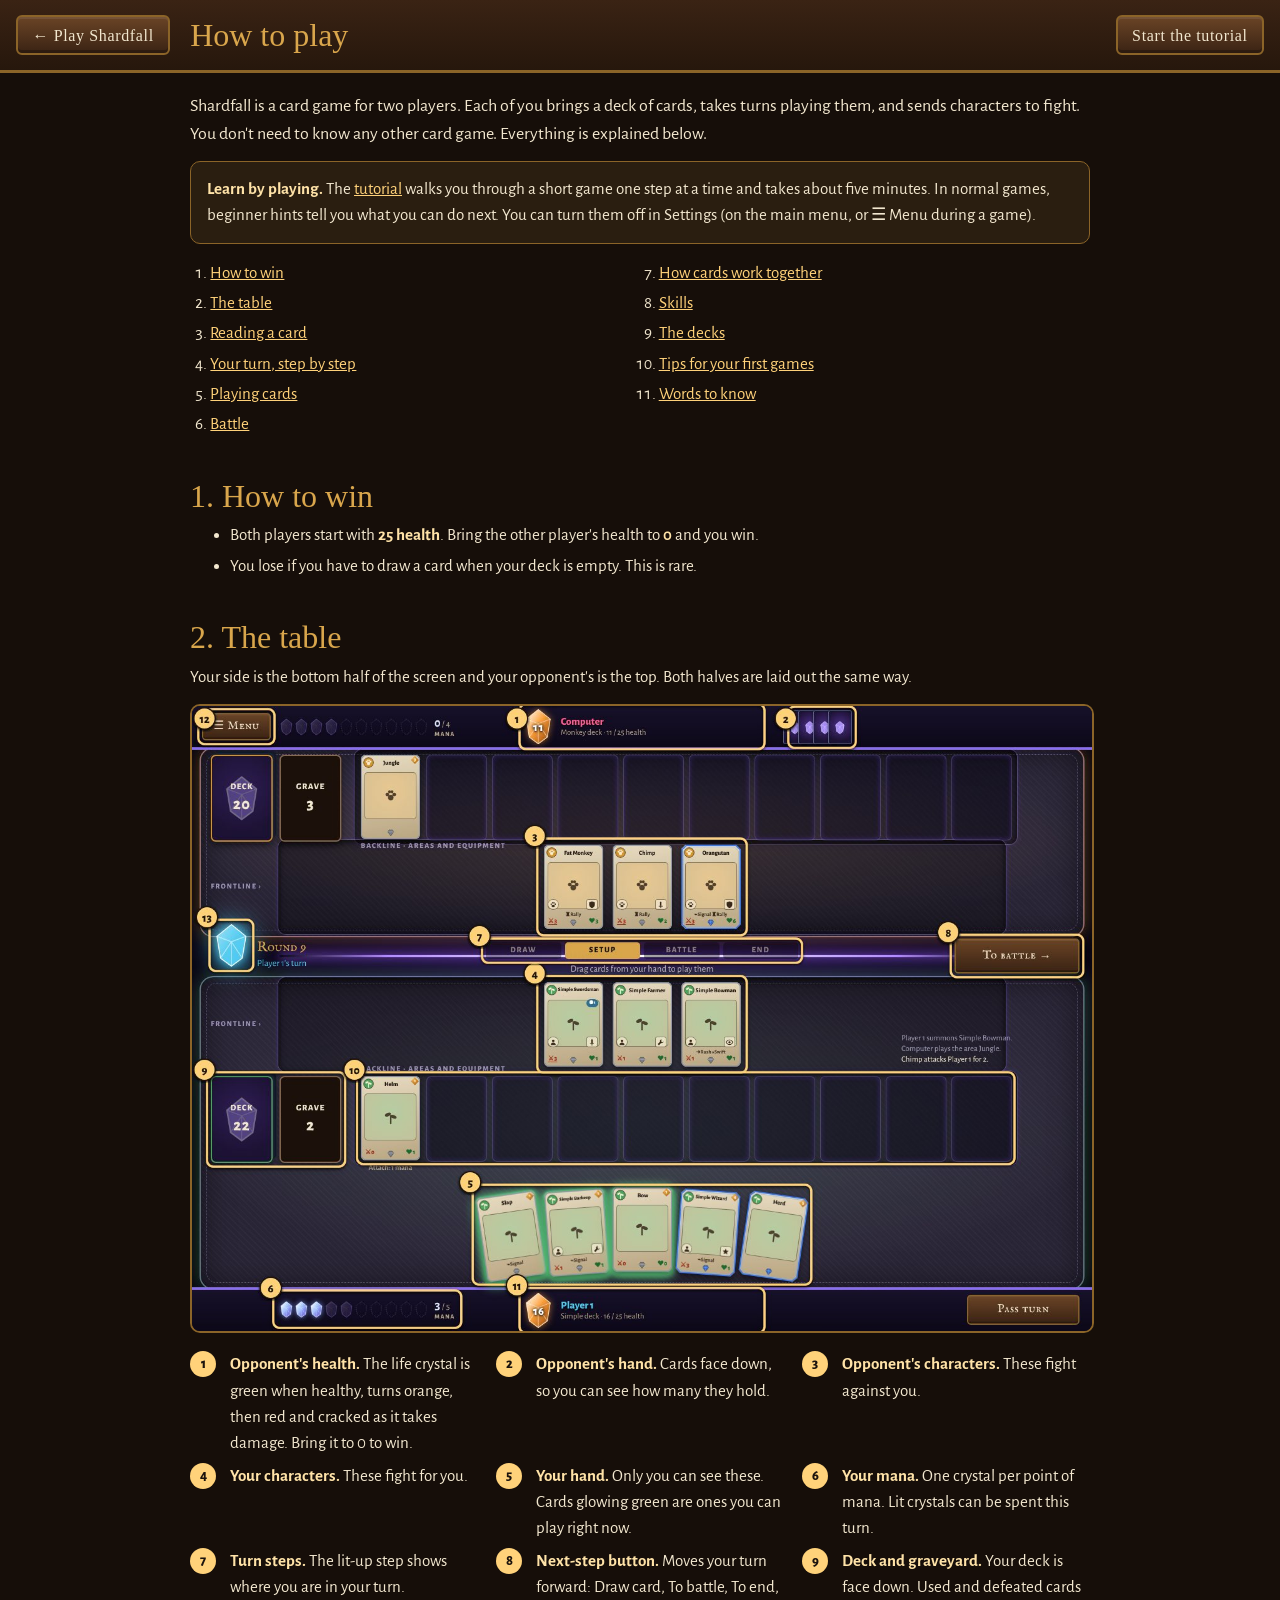
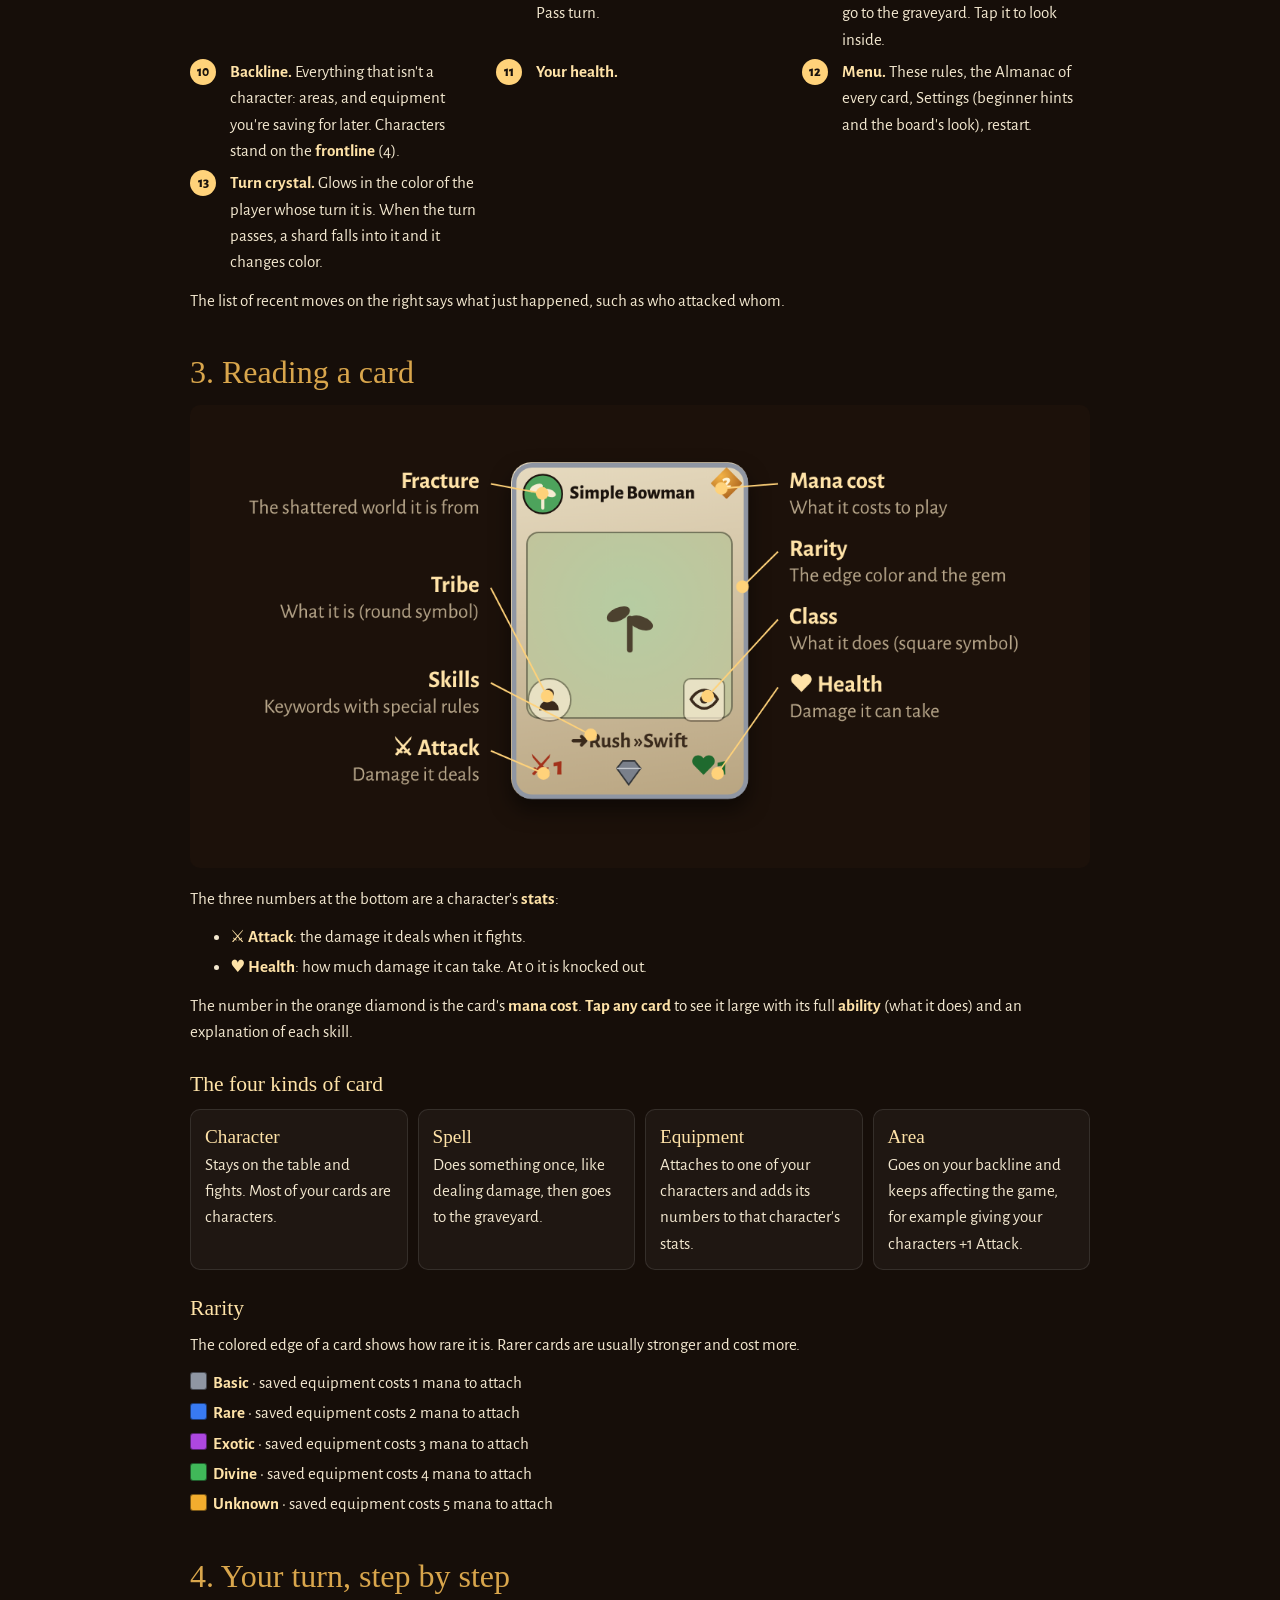
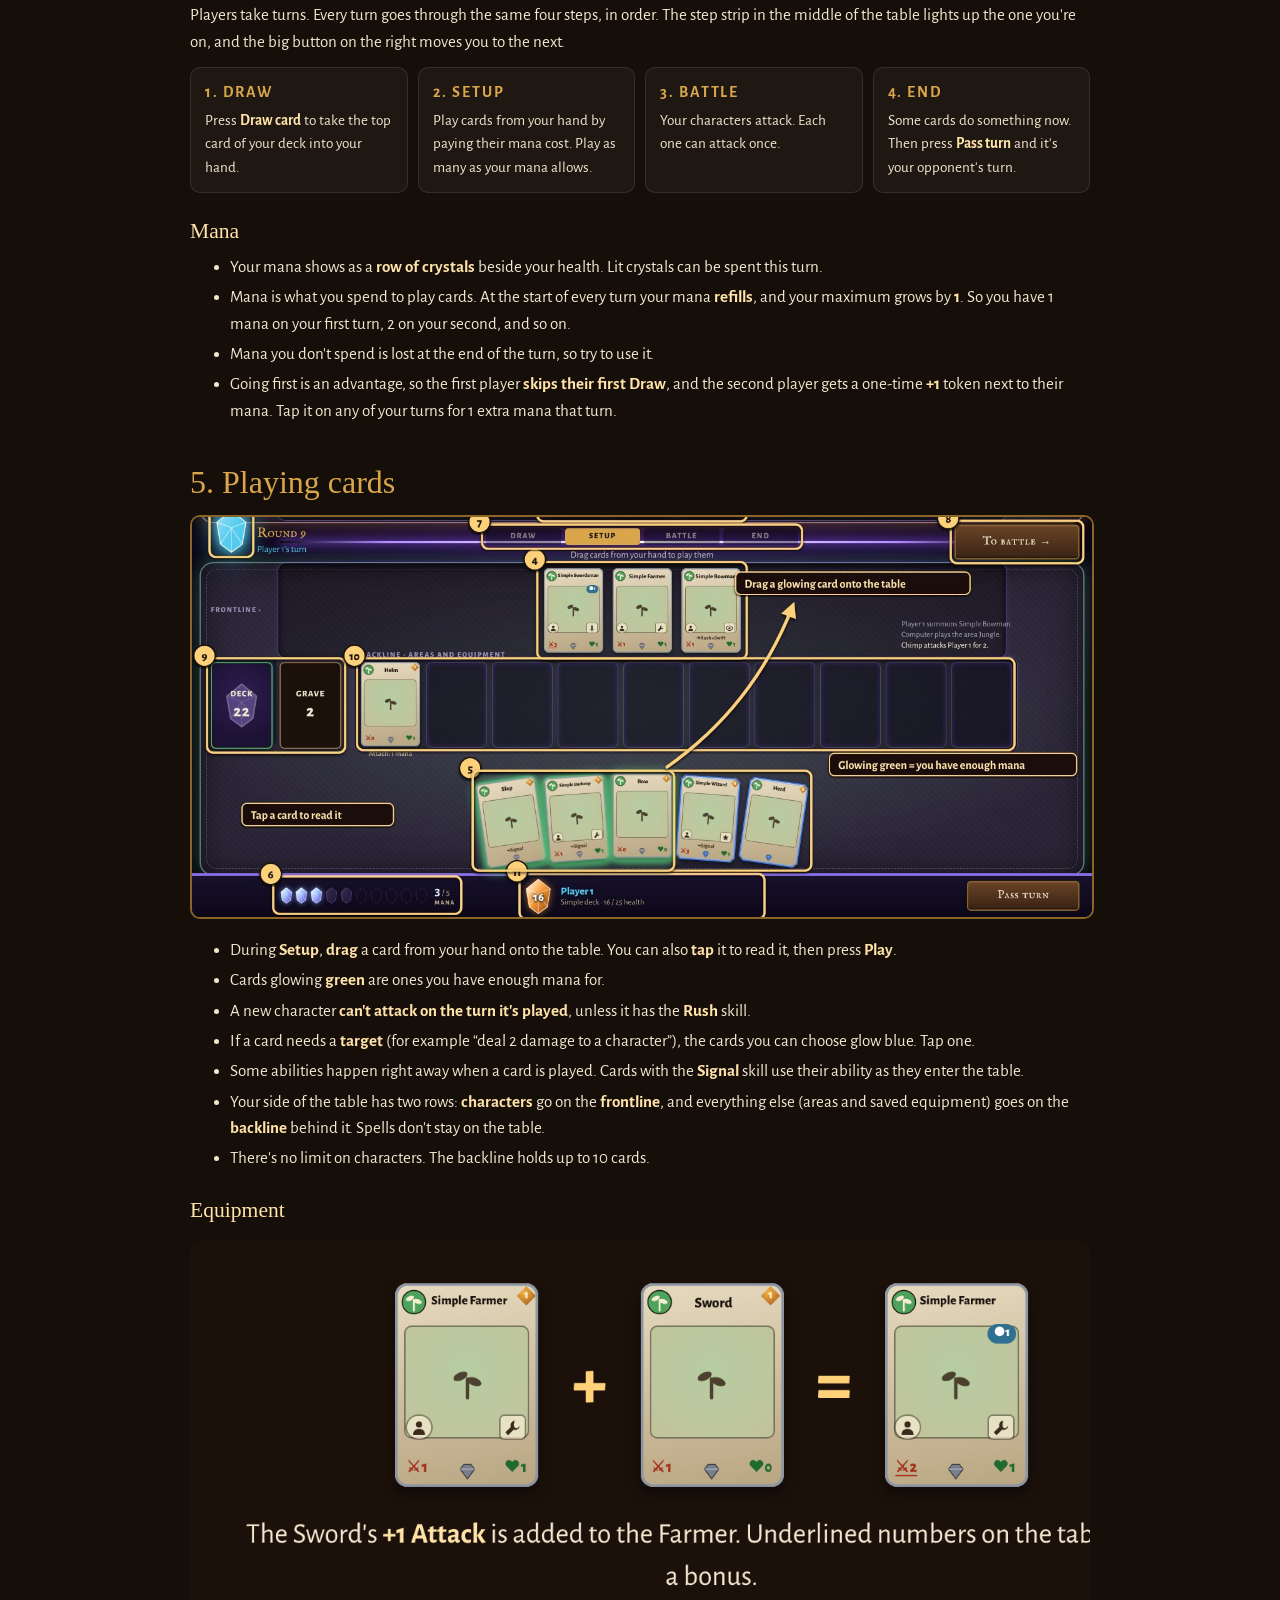
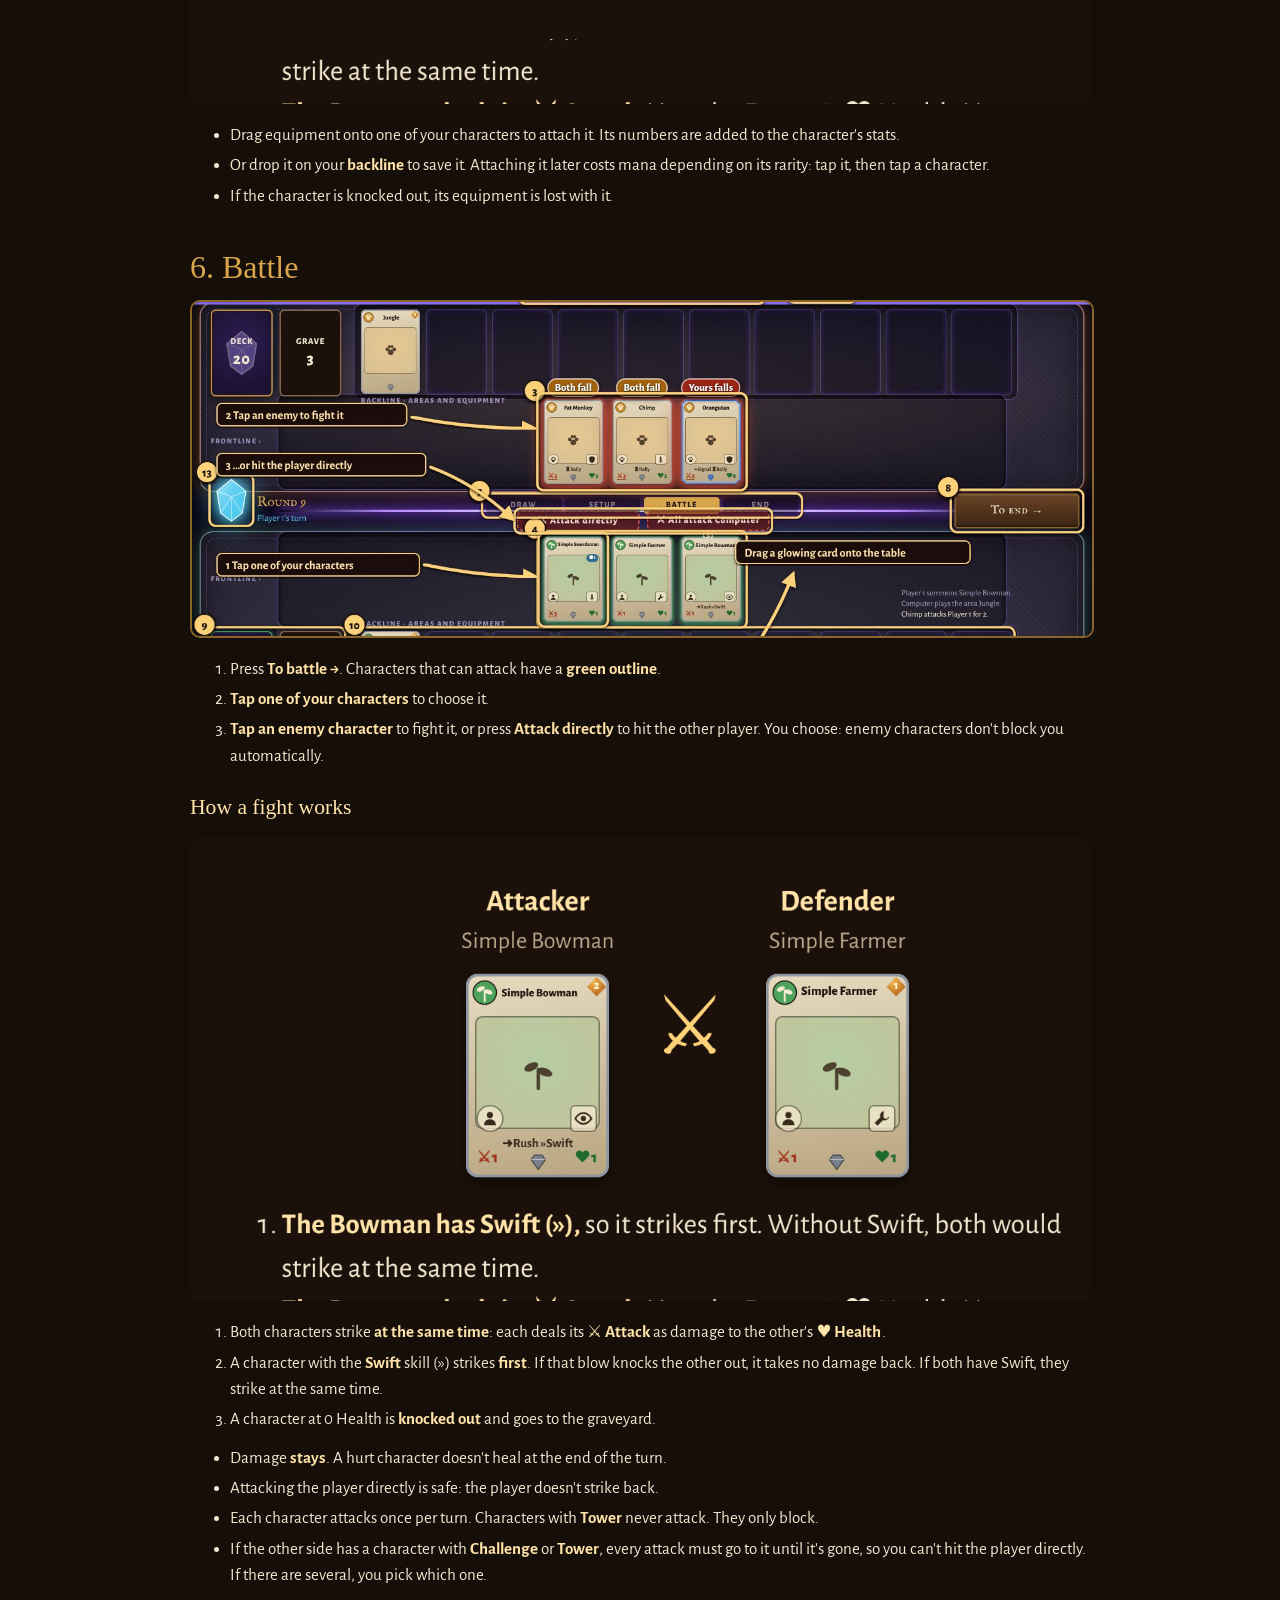
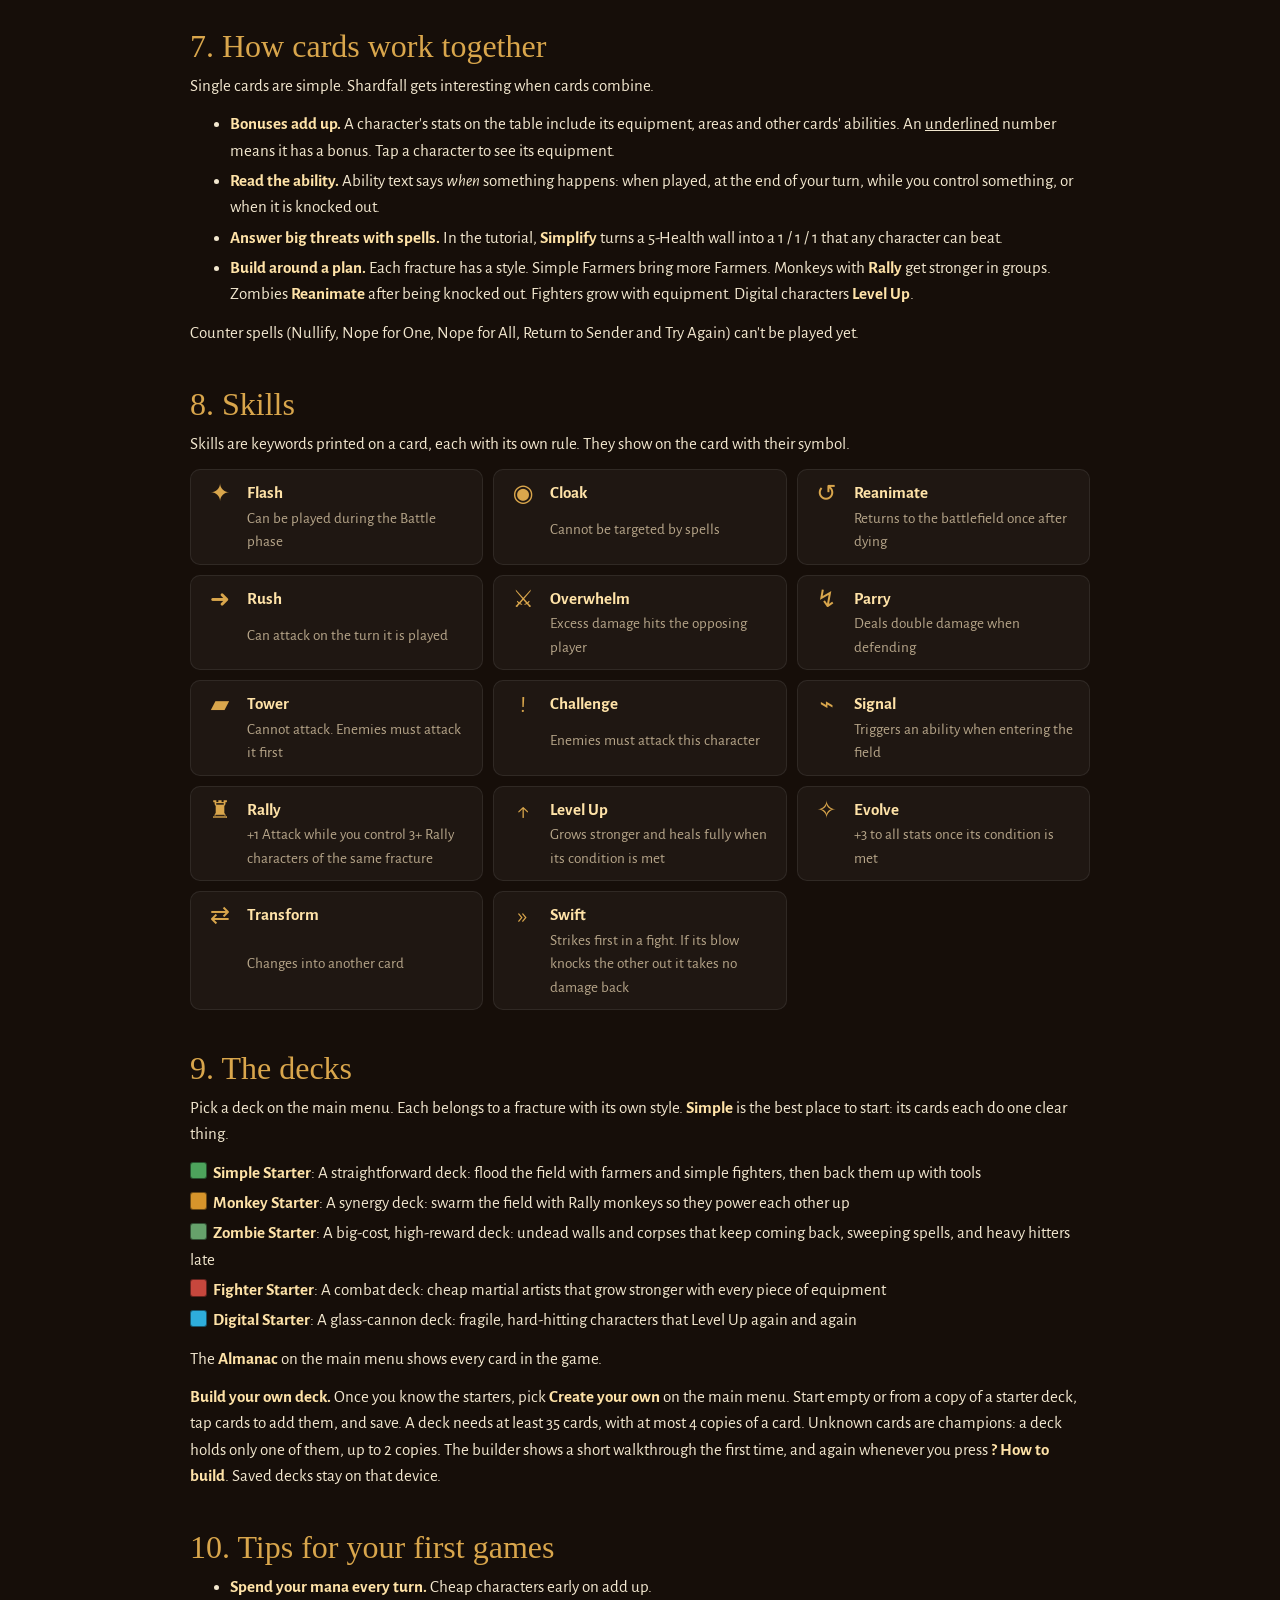
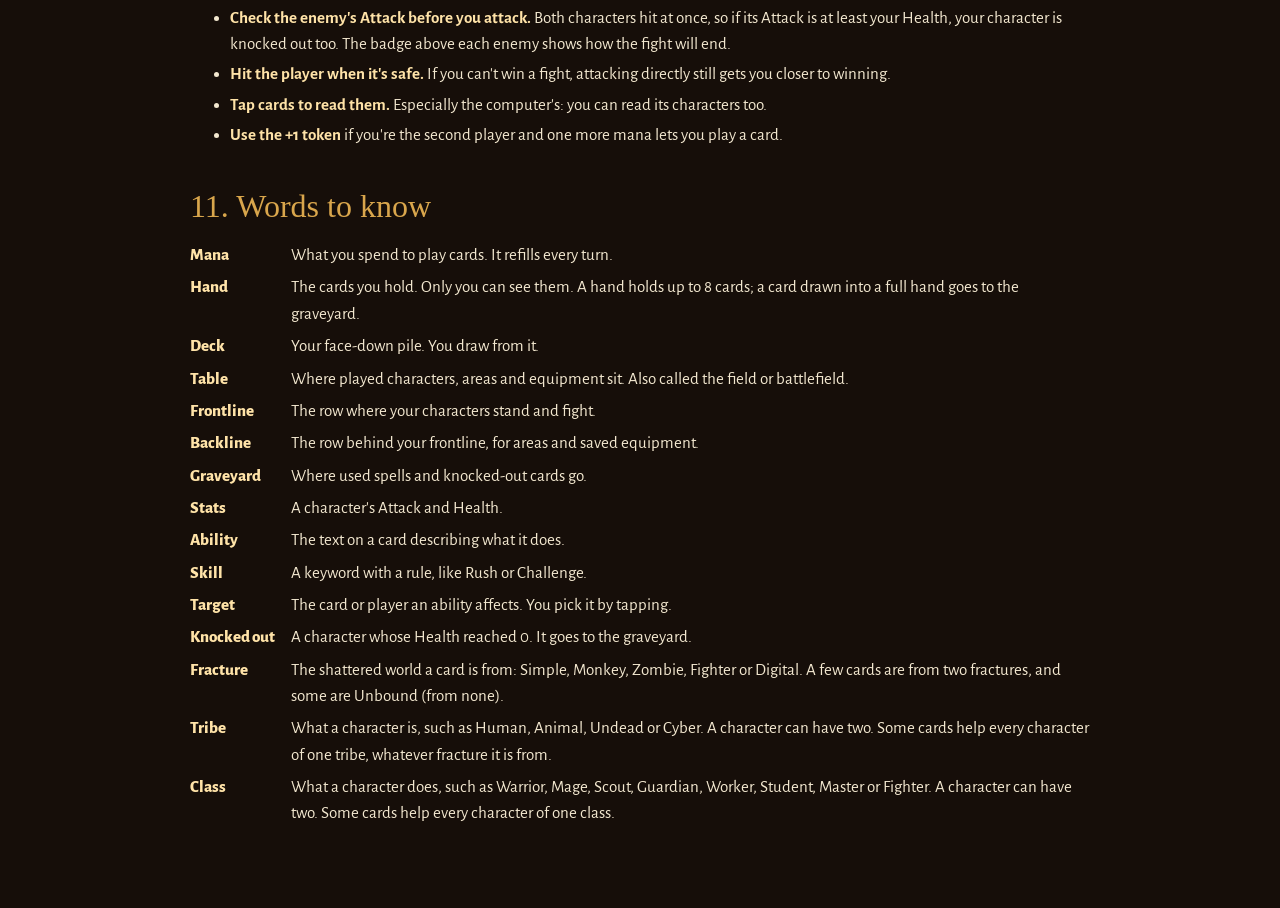
==== commit 510d7372: "Card face review: names fit on the phone table too, bigger names on the table, skills stay on one li" ====
--- a/guide.html
+++ b/guide.html
@@ -69,7 +69,7 @@
 
   <h2 id="card">3. Reading a card</h2>
   <figure class="fit">
-    <img src="guide/card.png" width="597" height="307" alt="A Simple Bowman card with each part labelled: fracture, card type, skills, attack, mana cost, rarity and health">
+    <img src="guide/card.png" width="597" height="307" alt="A Simple Bowman card with each part labelled: fracture, tribe, skills, attack, mana cost, rarity, class and health">
   </figure>
   <p>The three numbers at the bottom are a character's <b>stats</b>:</p>
   <ul>
--- a/css/style.css
+++ b/css/style.css
@@ -253,7 +253,7 @@
 .card.framed .face { position: absolute; inset: 0; overflow: hidden; background: linear-gradient(170deg, var(--paper-hi), var(--paper) 55%, #b9a581); }
 .card.f-chip .face { border-radius: 0.8em; }
 .card .frame { position: absolute; left: -1em; top: -1em; width: 11.5em; height: 15.5em; overflow: visible; pointer-events: none; }
-.card .rarity-gem { position: absolute; left: 50%; bottom: 0.45em; width: 1.5em; height: 1.5em; transform: translateX(-50%); pointer-events: none; }
+.card .rarity-gem { position: absolute; left: 50%; bottom: 0.45em; width: 1.2em; height: 1.2em; transform: translateX(-50%); pointer-events: none; }
 .card .cracks { position: absolute; inset: 0; width: 100%; height: 100%; pointer-events: none; }
 .card .glint { position: absolute; inset: 0; pointer-events: none; mix-blend-mode: soft-light;
   background: linear-gradient(115deg, transparent 35%, rgba(255,236,170,.55) 48%, rgba(255,255,255,.7) 50%, rgba(255,236,170,.55) 52%, transparent 65%) 130% 0 / 250% 100% no-repeat;
@@ -262,24 +262,24 @@
 @media (prefers-reduced-motion: reduce) { .card .glint { animation: none; background-position: 50% 0; opacity: 0.5; } }
 .card .medal { position: absolute; left: 0.4em; top: 0.4em; width: 1.7em; height: 1.7em; }
 .card .cost {
-  position: absolute; right: 0.35em; top: 0.3em;
-  width: 2em; height: 2em;
+  position: absolute; right: 0.25em; top: 0.25em;
+  width: 1.6em; height: 1.6em;
   display: grid; place-items: center;
-  font-weight: 800; font-size: 0.95em;
+  font-weight: 800; font-size: 0.8em;
   color: #fff4d6;
   background: radial-gradient(circle at 35% 30%, #f3b347, #9a4f12);
   clip-path: polygon(50% 0, 100% 50%, 50% 100%, 0 50%);
 }
 .card .name {
-  position: absolute; left: 2.2em; right: 2.2em; top: 0.45em;
-  font-weight: 800; font-size: 0.98em; line-height: 1.05;
+  position: absolute; left: 2.15em; right: 1.9em; top: 0.45em;
+  font-weight: 800; font-size: 0.98em; line-height: 1.05; white-space: nowrap;
   text-align: center;
-  height: 2.2em;
+  height: 1.7em;
   display: flex; align-items: center; justify-content: center;
 }
-.card .type { position: absolute; left: 0.4em; right: 0.4em; top: 2.75em; text-align: center; font-size: 0.82em; color: #4b3a2a; white-space: nowrap; overflow: hidden; text-overflow: ellipsis; }
+/* The type and fracture line is not drawn on the card; the detail window shows it. */
 .card .art {
-  position: absolute; left: 0.6em; right: 0.6em; top: 4.2em; height: 5em;
+  position: absolute; left: 0.6em; right: 0.6em; top: 2.8em; height: 7.5em;
   border-radius: 0.5em;
   background: radial-gradient(circle at 50% 40%, color-mix(in srgb, var(--fc) 35%, #efe3c8), color-mix(in srgb, var(--fc) 15%, #d8c8a6));
   box-shadow: inset 0 0 0 1px rgba(27, 19, 13, 0.45);
@@ -288,7 +288,7 @@
 }
 .card .art svg { width: 3em; height: 3em; opacity: 0.85; }
 .card .art img { width: 100%; height: 100%; object-fit: cover; }
-.card .skills { position: absolute; left: 0.4em; right: 0.4em; top: 9.55em; text-align: center; font-size: 0.85em; font-weight: 700; line-height: 1.15; color: #3a2a1c; }
+.card .skills { position: absolute; left: 0.4em; right: 0.4em; bottom: 2.1em; text-align: center; font-size: 0.85em; font-weight: 700; line-height: 1.15; color: #3a2a1c; }
 .card .stats {
   position: absolute; left: 0.7em; right: 0.7em; bottom: 0.5em;
   display: flex; justify-content: space-between;
@@ -300,14 +300,14 @@
 .card .stats .low { color: var(--danger); }
 .card .stats .up { text-decoration: underline; text-underline-offset: 0.15em; }
 .card .equip-count {
-  position: absolute; right: 0.5em; top: 9.3em;
+  position: absolute; right: 0.9em; top: 3.15em;
   min-width: 1.6em; height: 1.6em; padding: 0 0.3em;
   border-radius: 1em;
   background: #2f6f8f; color: #fff;
   display: grid; place-items: center;
   font-size: 0.85em; font-weight: 800;
 }
-.card .sick { position: absolute; left: 0.5em; top: 9.3em; font-size: 0.85em; font-weight: 800; color: #5a4632; }
+.card .sick { position: absolute; left: 0.9em; top: 3.15em; font-size: 0.85em; font-weight: 800; color: #5a4632; }
 /* Card backs carry the shard emblem. */
 .card.back {
   background: var(--shard-emblem) center / 46% no-repeat, radial-gradient(circle at 50% 45%, #4b2e86, #1c1233 72%);
@@ -1419,7 +1419,7 @@
 
 /* Level Up progress on table cards: stars, and a glow that grows with each level */
 .card .level-pips {
-  position: absolute; left: 50%; top: 4.45em; transform: translateX(-50%);
+  position: absolute; left: 50%; top: 3.05em; transform: translateX(-50%);
   padding: 0.1em 0.45em; border-radius: 1em; background: rgba(27, 19, 13, 0.72);
   font-size: 1.05em; font-weight: 800; letter-spacing: 0.08em; line-height: 1.15; white-space: nowrap;
   color: #ffd25e; text-shadow: 0 0 0.3em rgba(255, 210, 94, 0.8);
@@ -1502,13 +1502,11 @@
 
 /* ------------------------------------------------------------ phone readability
    The table is drawn shrunk on a small screen, so what matters is made bigger: the hand is larger
-   (see PHONE_HAND in js/ui.js), and the cards on the table drop the small type line and use
-   bigger name, skill and stat text. Tap any card to read all of it. */
+   (see PHONE_HAND in js/ui.js), and the cards on the table use bigger name, skill and stat text. Tap any card to read all of it. */
 #stage.small .hand-card .card { font-size: 13px; }
-#stage.small .field-card .card .type,
-#stage.small .small-card .card .type { display: none; }
 #stage.small .field-card .card .name { font-size: 1.25em; }
 #stage.small .field-card .card .skills { font-size: 1.05em; }
+#stage.small .field-card .card .skills.long { font-size: 0.85em; white-space: nowrap; }   /* two or three skills: keep to one line */
 #stage.small .field-card .card .stats { font-size: 1.55em; }
 #stage.small .small-card .card .name { font-size: 1.2em; }
 #stage.small .small-card .card .stats { font-size: 1.4em; }
@@ -1531,9 +1529,9 @@
 @media (prefers-reduced-motion: reduce) { .champ-say { animation-name: champSayStill; } @keyframes champSayStill { 0%, 85% { opacity: 1; } 100% { opacity: 0; } } }
 
 /* Tribes (round badges) and classes (square badges): placeholder symbols at the foot of the art. */
-.card .tags { position: absolute; left: 0.75em; right: 0.75em; top: 4.4em; display: flex; justify-content: space-between; pointer-events: none; }
+.card .tags { position: absolute; left: 0.75em; right: 0.95em; top: 8.75em; display: flex; justify-content: space-between; pointer-events: none; }
 .card .tags span { display: flex; gap: 0.15em; }
-.tag { width: 1.35em; height: 1.35em; padding: 0.12em; background: rgba(246, 236, 210, 0.92); box-shadow: 0 0 0 1px rgba(27, 19, 13, 0.55); }
+.tag { width: 1.35em; height: 1.35em; padding: 0.12em; background: rgba(246, 236, 210, 0.72); box-shadow: 0 0 0 1px rgba(27, 19, 13, 0.4); }
 .tag.tribe { border-radius: 50%; }
 .tag.class { border-radius: 0.25em; }
 .card .medal.second { left: 1.55em; top: 1.5em; width: 1.2em; height: 1.2em; }
@@ -1543,3 +1541,26 @@
 .detail .kinds .tag { width: 20px; height: 20px; margin-right: 2px; background: #e9dcc0; }
 .chip-line { display: flex; flex-wrap: wrap; gap: 6px; align-items: center; margin-bottom: 6px; }
 .chip-label { min-width: 4.8em; font-size: 0.82em; color: var(--muted); text-transform: uppercase; letter-spacing: 0.06em; }
+
+/* Card text in the hand: hold the pointer over (or press) a hand card to read what it does. */
+.hand-tip {
+  display: none; position: absolute; bottom: calc(100% + 6px); left: 50%; transform: translateX(-50%);
+  width: 190px; padding: 7px 10px; border-radius: 10px; pointer-events: none;
+  background: rgba(24, 18, 40, 0.96); border: 1px solid #b9a4ff; color: #f1e8ff;
+  font-size: 15px; line-height: 1.25; text-align: center;
+}
+.hand-card:hover .hand-tip, .hand-card.lift .hand-tip, .hand-card.held .hand-tip { display: block; }
+.hand-card.dragging .hand-tip { display: none; }
+/* Names stay on one line: --nw is the name's width in its own ems (js/ui.js) and --nbox is how
+   many of those ems the name box holds, so a wider name is shrunk to fit (never below half). */
+.card { --nbox: 5.15; }
+.card .name span { font-size: calc(1em * clamp(0.5, var(--nbox) / var(--nw, 1), 1)); }
+/* A character on the table has no cost gem, so its name can run to the right edge. On the phone
+   table the name is also drawn bigger. */
+.field-card .card { --nbox: 6.7; }
+.field-card .card .name { right: 0.5em; }
+#stage.small .field-card .card { --nbox: 5.3; }
+#stage.small .field-card .card .name { left: 1.7em; right: 0.5em; }
+#stage.small .small-card .card { --nbox: 4.4; }
+#stage.small .small-card .card .name { left: 1.8em; right: 1.6em; }
+#stage.small .hand-tip { width: 300px; font-size: 24px; }
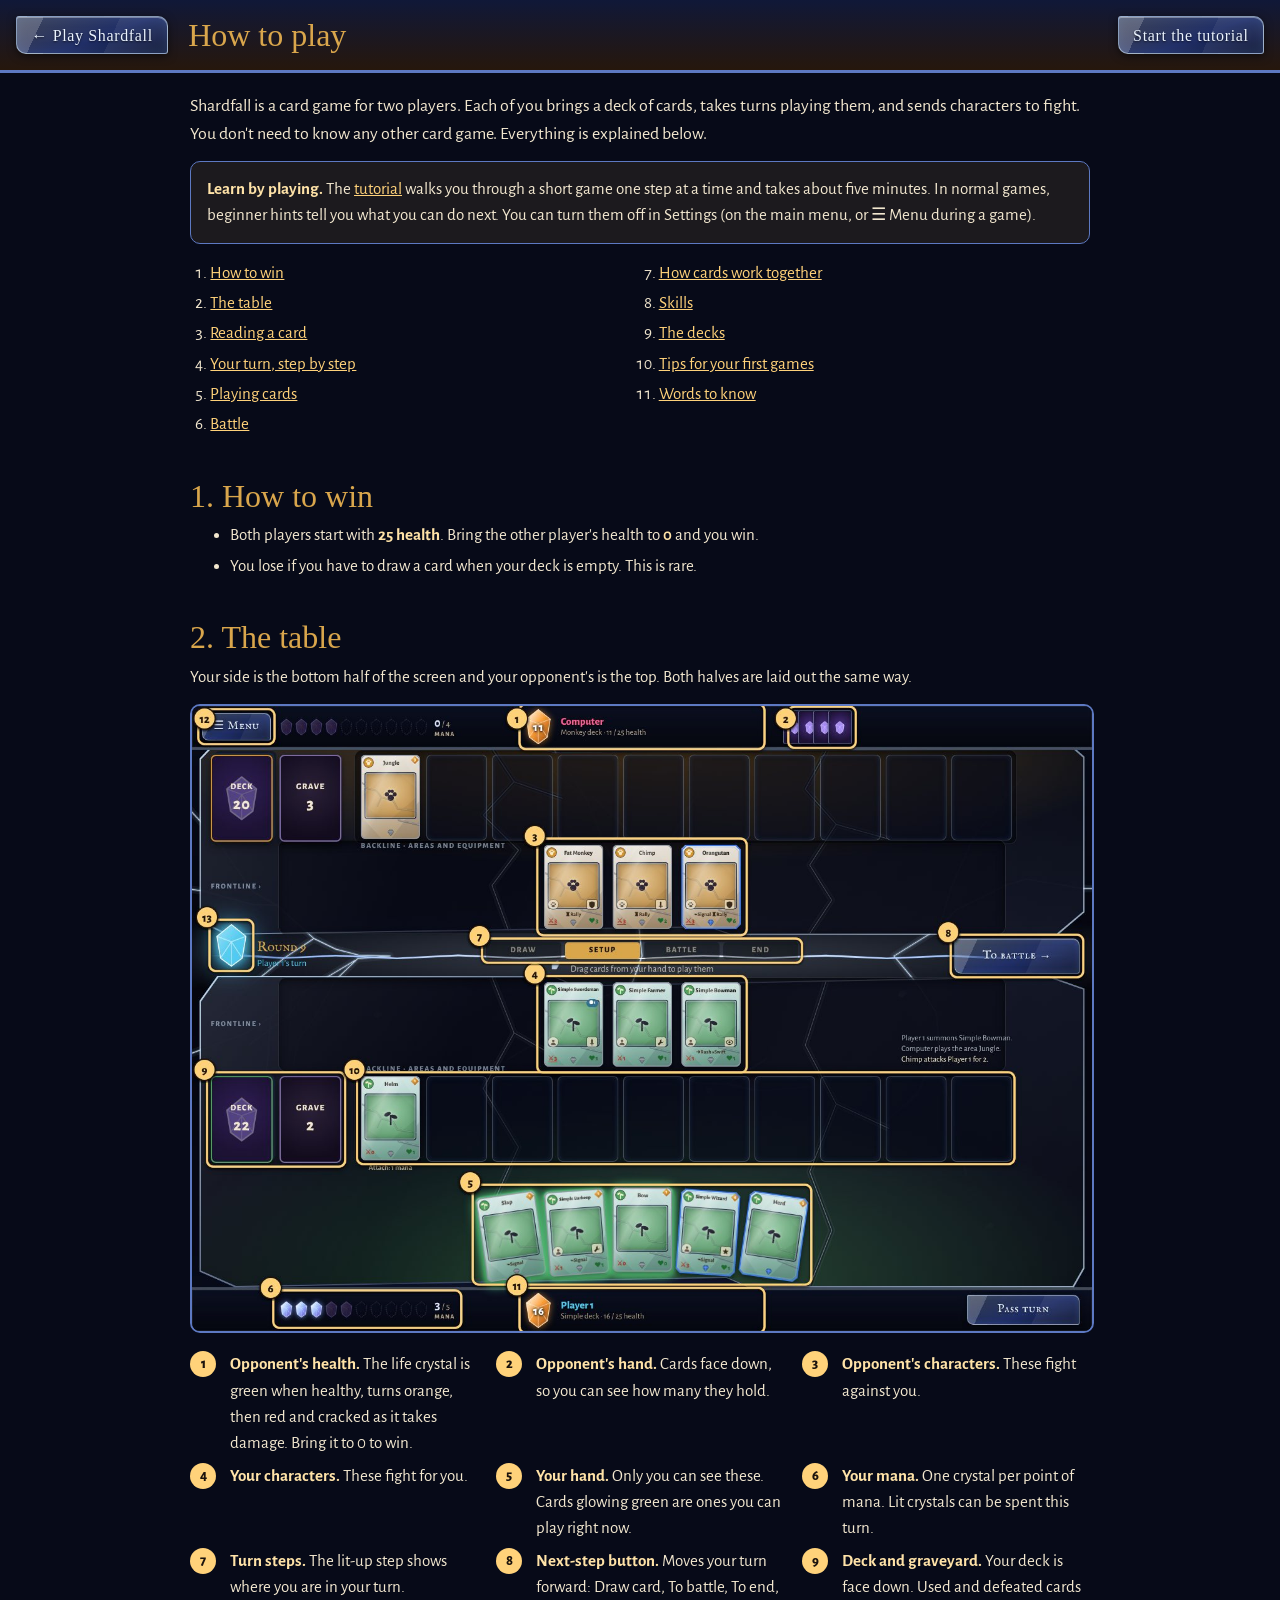
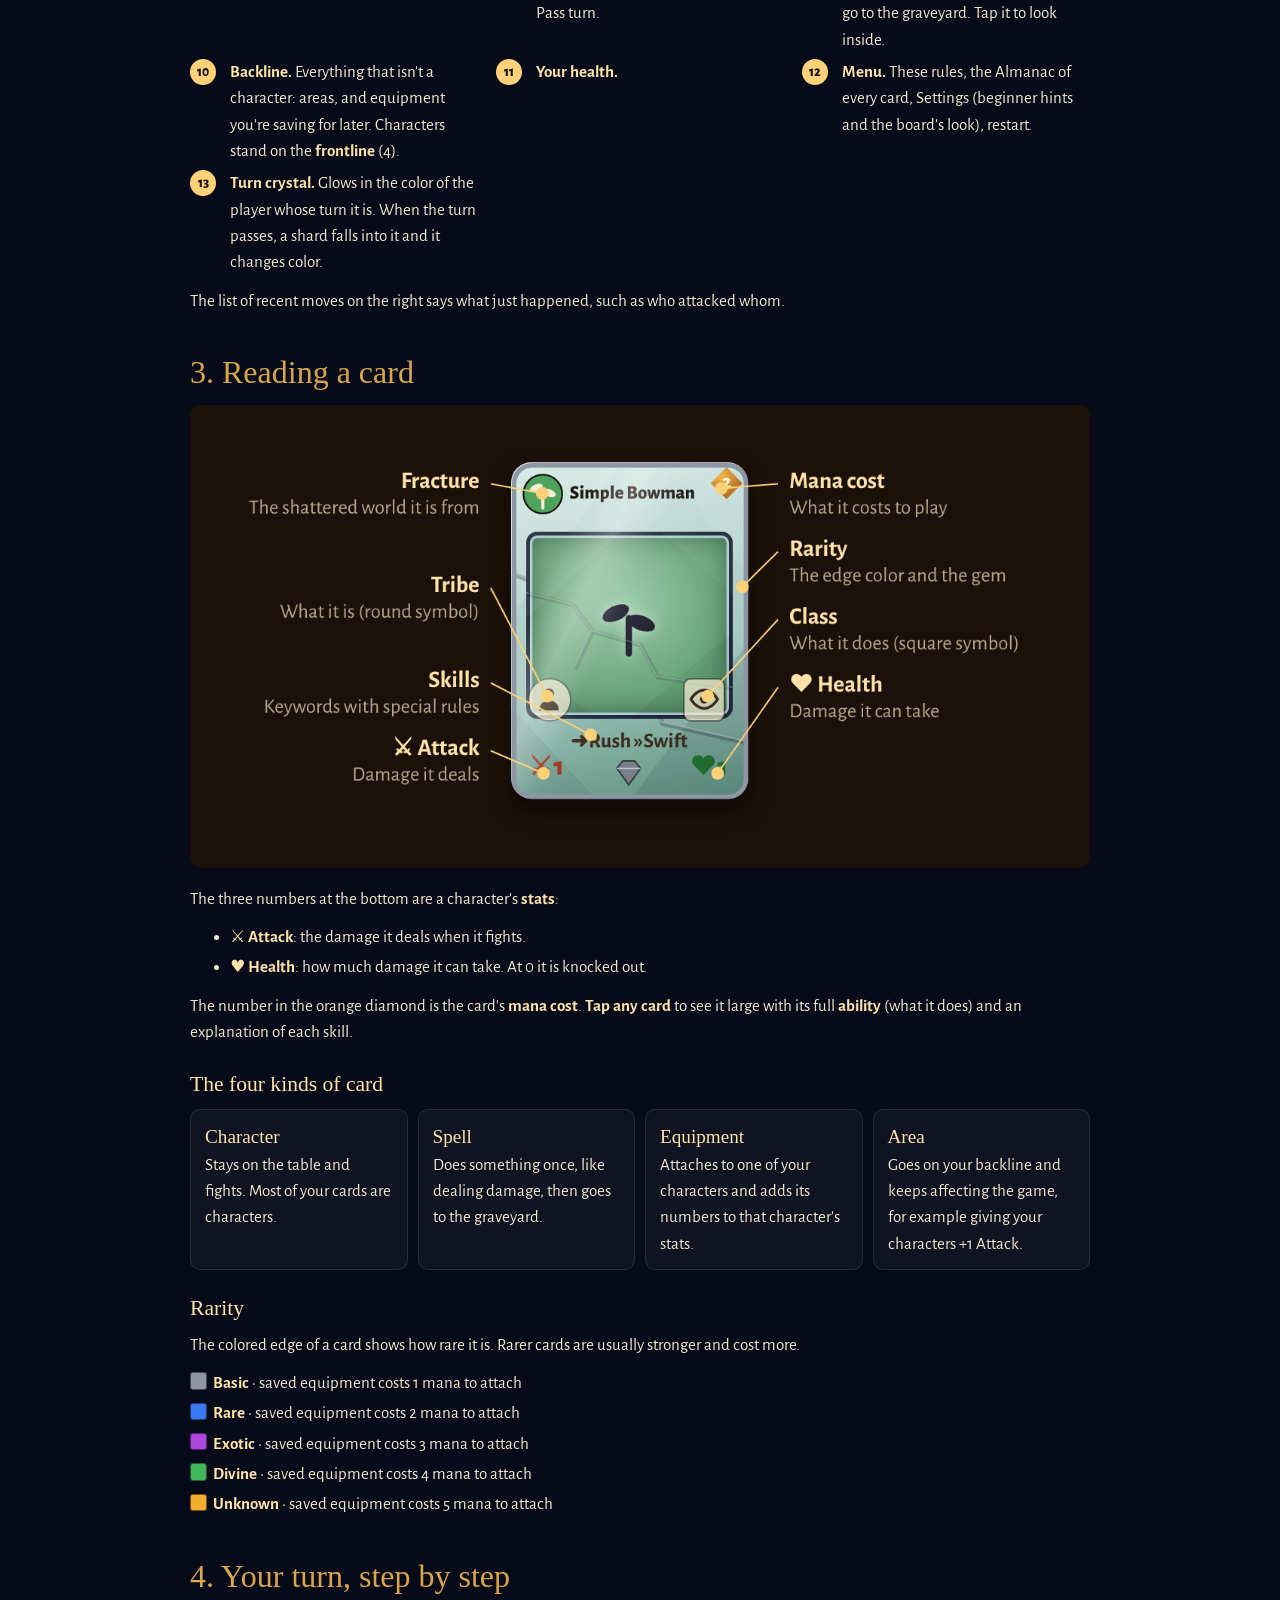
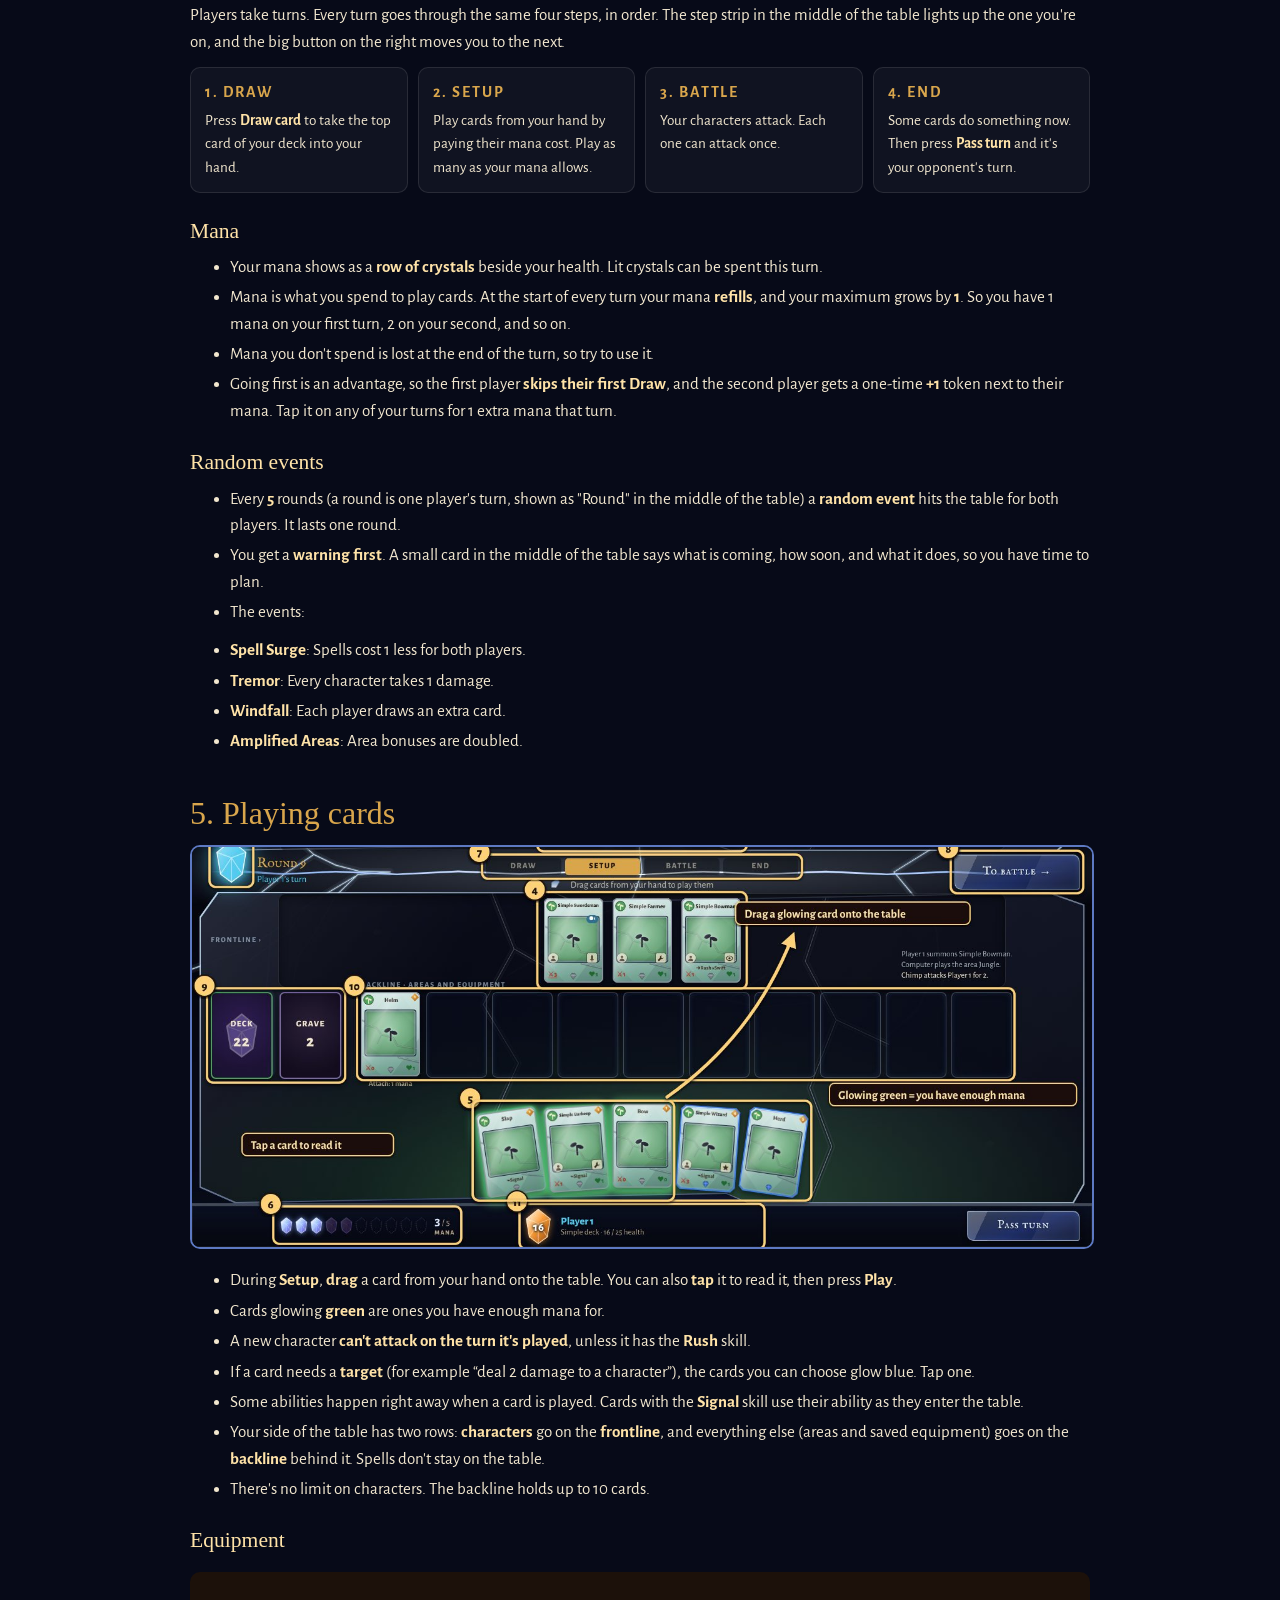
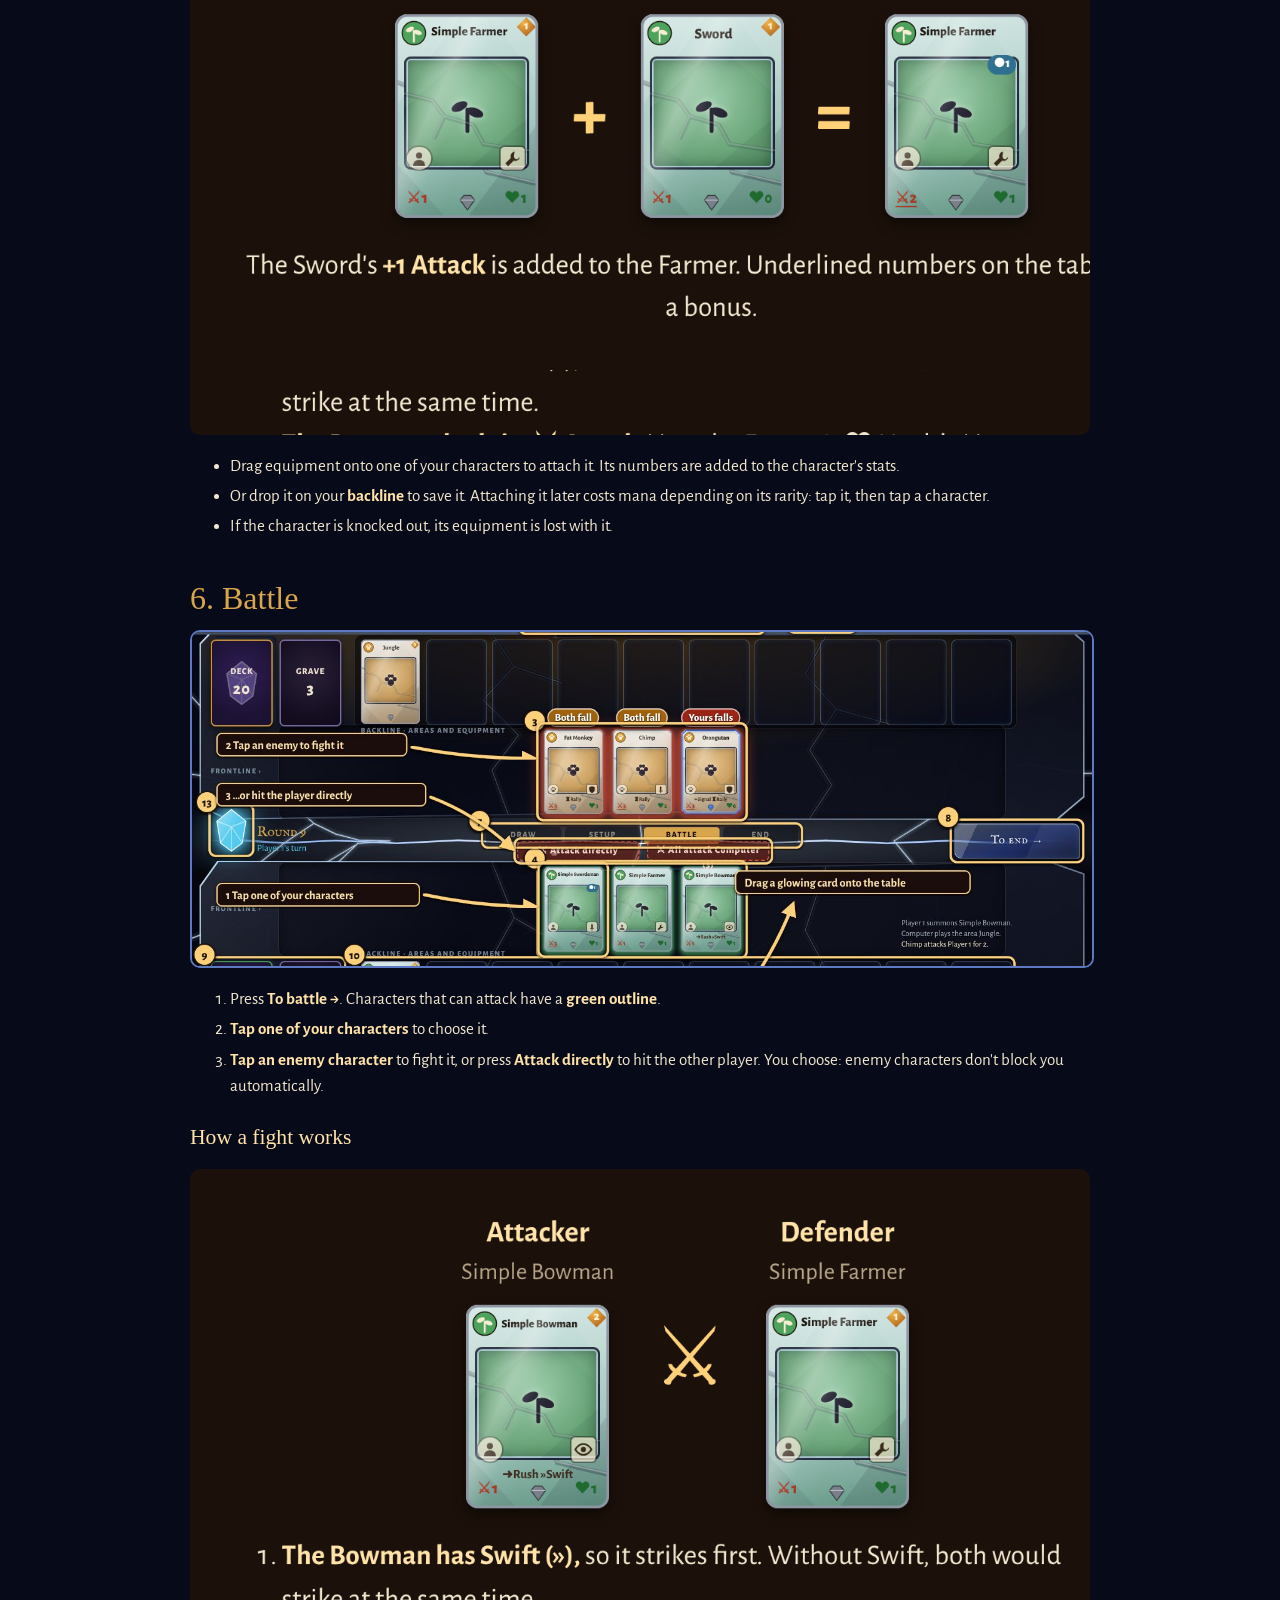
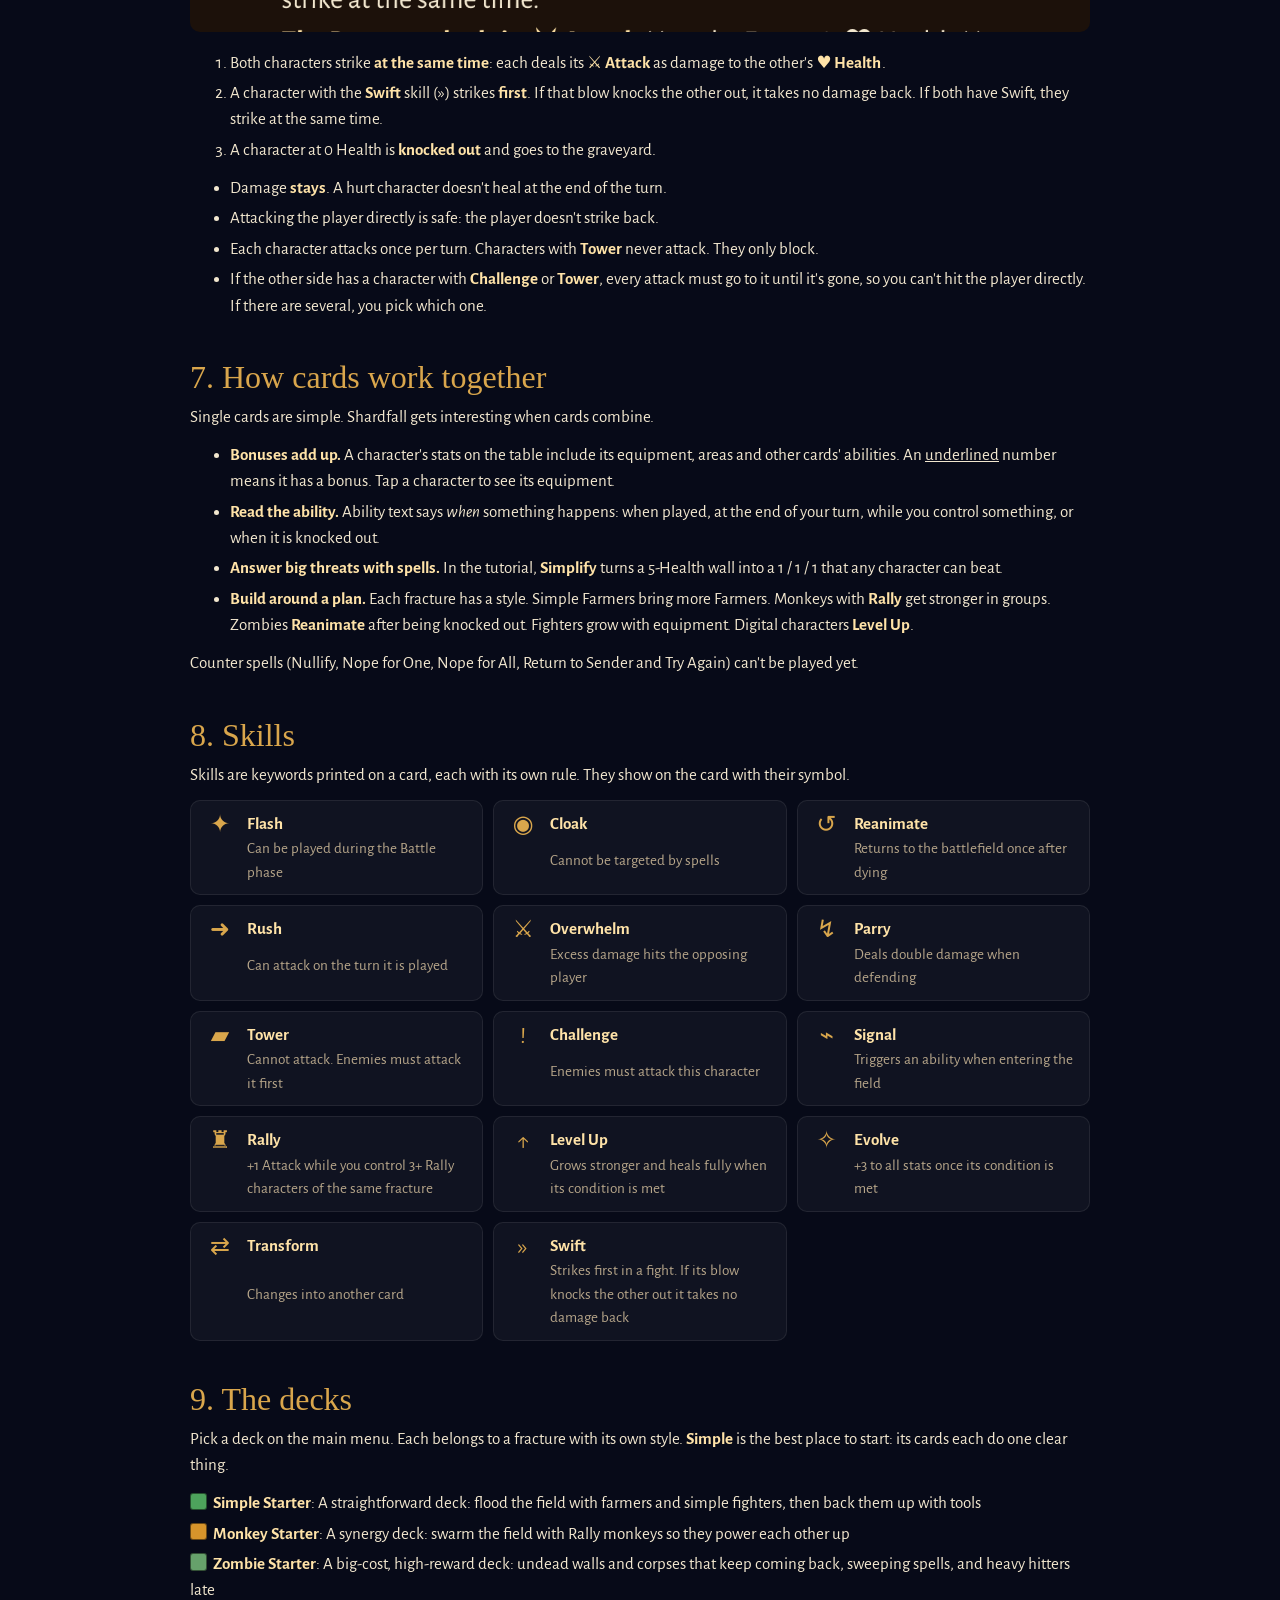
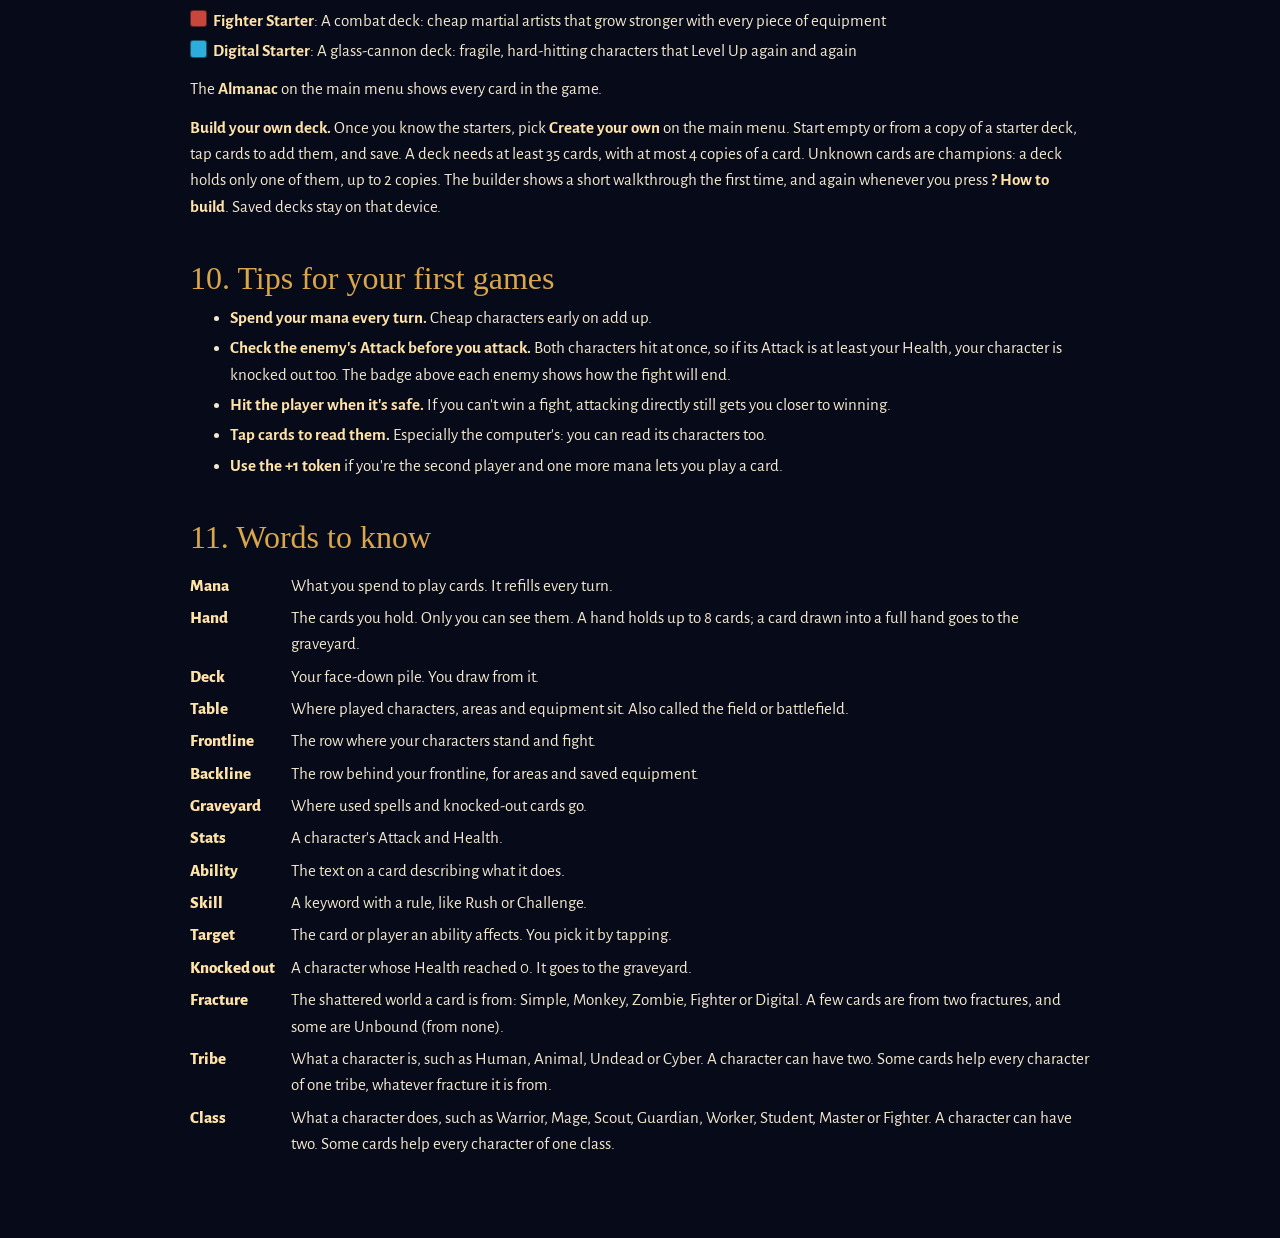
==== commit 77b892cb: "Random events every 5 rounds Every 5 rounds (rounds 6, 11, 16 ...) a random event hits the table for" ====
--- a/guide.html
+++ b/guide.html
@@ -108,6 +108,14 @@
     <li>Going first is an advantage, so the first player <b>skips their first Draw</b>, and the second player gets a one-time <b>+1</b> token next to their mana. Tap it on any of your turns for 1 extra mana that turn.</li>
   </ul>
 
+  <h3>Random events</h3>
+  <ul>
+    <li>Every <b><span data-rule="event_every_rounds">5</span></b> rounds (a round is one player's turn, shown as "Round" in the middle of the table) a <b>random event</b> hits the table for both players. It lasts one round.</li>
+    <li>You get a <b>warning first</b>. A small card in the middle of the table says what is coming, how soon, and what it does, so you have time to plan.</li>
+    <li>The events:</li>
+  </ul>
+  <ul data-fill="events"></ul>
+
   <h2 id="playing">5. Playing cards</h2>
   <figure>
     <img src="guide/play.jpg" width="1440" height="640" alt="Dragging a glowing card from the hand onto the table">
--- a/css/style.css
+++ b/css/style.css
@@ -3,18 +3,18 @@
    fixed 1440x1000 stage (the same virtual size as the LÖVE version) scaled to fit. */
 :root {
   --shard-emblem: url("data:image/svg+xml,%3Csvg xmlns='http://www.w3.org/2000/svg' viewBox='0 0 40 48'%3E%3Cpath d='M20 1L36 14L32 38L20 47L8 38L4 14Z' fill='%23a78bfa' stroke='%23f1ebff' stroke-width='1.6' stroke-linejoin='round'/%3E%3Cpath d='M4 14L20 20L36 14M20 20L20 47M8 38L20 20L32 38' stroke='%23f1ebff' stroke-width='1' fill='none' opacity='.75'/%3E%3C/svg%3E");
-  --table: #160e09;
-  --wood: #3a2314;
-  --wood-hi: #6a4426;
-  --wood-line: #24150c;
+  --table: #070a18;
+  --wood: #101838;      /* (old name) now the deep indigo of the crystal buttons and bars */
+  --wood-hi: #223066;
+  --wood-line: #05070f;
   --brass: #d9a64c;
-  --brass-dim: #8b6428;
+  --brass-dim: #5d79c2;   /* (old name) now the pale ice-blue rim of crystal panels */
   --parchment: #f2e7cf;
   --muted: #b7a68a;
   --paper: #cdbd9e;
   --paper-hi: #e7dbc0;
   --ink: #1b130d;
-  --panel: rgba(17, 10, 6, 0.92);
+  --panel: rgba(8, 12, 28, 0.93);
   --danger: #e2553d;
   --heal: #63d07a;
   --atk: #a3311a;
@@ -22,6 +22,18 @@
   --spd: #8a5d08;
   --target: #5fd0f0;
   --glow-play: #63e08a;
+
+  /* Stained glass: dark lead between jewel-coloured panes (the look of the whole game). */
+  --lead: #05070f;
+  --lead-hi: #1a2548;
+  --glass: #8fb4ff;
+  /* glass-window:start */
+  --glass-window: url("data:image/svg+xml,%3Csvg xmlns='http://www.w3.org/2000/svg' viewBox='0 0 1440 1000' preserveAspectRatio='none'%3E%3Cpath d='M98 0L275 0L249 149ZM275 0L384 118L249 149ZM562 0L588 123L478 156ZM750 0L686 147L588 123ZM1044 0L1048 121L933 167ZM0 128L116 129L129 287ZM384 118L348 234L220 258ZM1288 136L1293 244L1207 249ZM220 258L348 234L380 408ZM584 220L751 261L612 404ZM1059 287L1055 356L945 409ZM945 409L1046 490L962 486ZM241 522L260 653L127 588ZM631 474L595 668L443 647ZM1046 490L1232 602L1118 584ZM595 668L755 598L719 793ZM1440 662L1440 772L1315 722ZM565 738L719 793L612 872ZM814 755L961 742L919 900ZM814 755L919 900L855 858ZM1315 722L1440 772L1440 915ZM0 897L114 841L0 1000ZM612 872L701 861L722 1000ZM612 872L722 1000L563 1000ZM919 900L1085 884L1115 1000Z' fill='hsla(265,70%,55%,.30)' stroke='%2304020a' stroke-width='6' stroke-linejoin='round'/%3E%3Cpath d='M369 0L516 0L384 118ZM1044 0L1241 0L1196 91ZM1360 0L1440 0L1288 136ZM588 123L751 261L584 220ZM933 167L1048 121L1059 287ZM933 167L1059 287L959 222ZM0 214L129 287L0 331ZM348 234L481 269L469 367ZM751 261L830 293L720 373ZM830 293L945 409L864 415ZM0 331L136 398L0 529ZM136 398L142 475L0 529ZM210 379L353 485L241 522ZM720 373L864 415L835 480ZM864 415L945 409L835 480ZM1055 356L1238 394L1197 522ZM0 529L142 475L0 641ZM353 485L443 647L365 656ZM1350 524L1440 477L1440 662ZM0 641L127 588L0 779ZM365 656L443 647L449 773ZM443 647L595 668L449 773ZM822 655L814 755L719 793ZM320 707L449 773L367 845ZM719 793L814 755L855 858ZM1215 727L1315 722L1302 849Z' fill='hsla(215,75%,50%,.26)' stroke='%2304020a' stroke-width='6' stroke-linejoin='round'/%3E%3Cpath d='M275 0L369 0L384 118ZM828 0L868 113L686 147ZM116 129L249 149L129 287ZM478 156L588 123L481 269ZM868 113L830 293L751 261ZM1048 121L1196 91L1207 249ZM1196 91L1288 136L1207 249ZM1288 136L1440 149L1293 244ZM220 258L210 379L136 398ZM220 258L380 408L210 379ZM830 293L959 222L945 409ZM959 222L1059 287L945 409ZM1059 287L1207 249L1238 394ZM1207 249L1293 244L1238 394ZM945 409L1055 356L1046 490ZM1238 394L1296 336L1350 524ZM1296 336L1440 357L1440 477ZM353 485L468 474L443 647ZM631 474L735 517L755 598ZM735 517L835 480L822 655ZM735 517L822 655L755 598ZM962 486L1118 584L986 667ZM127 588L260 653L132 755ZM755 598L822 655L719 793ZM1118 584L1215 727L1083 711ZM1232 602L1360 602L1315 722ZM0 779L132 755L114 841ZM229 723L367 845L275 839ZM449 773L565 738L612 872ZM612 872L563 1000L482 1000ZM919 900L1115 1000L954 1000ZM1302 849L1440 915L1361 1000Z' fill='hsla(175,65%,40%,.20)' stroke='%2304020a' stroke-width='6' stroke-linejoin='round'/%3E%3Cpath d='M0 0L98 0L116 129ZM516 0L562 0L478 156ZM562 0L750 0L588 123ZM828 0L922 0L933 167ZM249 149L384 118L220 258ZM129 287L220 258L136 398ZM1059 287L1238 394L1055 356ZM1293 244L1440 222L1440 357ZM1293 244L1440 357L1296 336ZM210 379L380 408L353 485ZM945 409L962 486L835 480ZM142 475L241 522L127 588ZM1046 490L1197 522L1232 602ZM1350 524L1360 602L1232 602ZM127 588L132 755L0 779ZM260 653L229 723L132 755ZM260 653L365 656L229 723ZM595 668L719 793L565 738ZM822 655L961 742L814 755ZM132 755L275 839L114 841ZM229 723L320 707L367 845ZM449 773L509 864L367 845ZM719 793L855 858L701 861ZM855 858L954 1000L874 1000ZM1440 915L1440 1000L1361 1000Z' fill='hsla(330,65%,52%,.24)' stroke='%2304020a' stroke-width='6' stroke-linejoin='round'/%3E%3Cpath d='M516 0L478 156L384 118ZM922 0L1044 0L933 167ZM1360 0L1288 136L1196 91ZM1440 0L1440 149L1288 136ZM1440 149L1440 222L1293 244ZM348 234L469 367L380 408ZM751 261L720 373L612 404ZM1293 244L1296 336L1238 394ZM380 408L469 367L468 474ZM612 404L720 373L735 517ZM1296 336L1440 477L1350 524ZM142 475L127 588L0 641ZM835 480L962 486L986 667ZM835 480L986 667L822 655ZM365 656L449 773L320 707ZM595 668L565 738L449 773ZM986 667L1118 584L1083 711ZM1232 602L1315 722L1215 727ZM1360 602L1440 662L1315 722ZM0 779L114 841L0 897ZM449 773L612 872L509 864ZM1083 711L1215 727L1222 878ZM1215 727L1302 849L1222 878ZM275 839L367 845L345 1000ZM275 839L345 1000L200 1000Z' fill='hsla(40,85%,50%,.16)' stroke='%2304020a' stroke-width='6' stroke-linejoin='round'/%3E%3Cpath d='M750 0L828 0L686 147ZM1241 0L1360 0L1196 91ZM384 118L478 156L481 269ZM868 113L933 167L830 293ZM933 167L959 222L830 293ZM1048 121L1207 249L1059 287ZM481 269L584 220L612 404ZM830 293L864 415L720 373ZM380 408L468 474L353 485ZM469 367L612 404L468 474ZM612 404L735 517L631 474ZM720 373L835 480L735 517ZM1238 394L1350 524L1197 522ZM241 522L365 656L260 653ZM468 474L631 474L443 647ZM822 655L986 667L961 742ZM1118 584L1232 602L1215 727ZM719 793L701 861L612 872ZM961 742L1085 884L919 900ZM114 841L200 1000L144 1000ZM367 845L509 864L345 1000ZM509 864L612 872L482 1000ZM855 858L874 1000L722 1000ZM1085 884L1222 878L1159 1000ZM1085 884L1159 1000L1115 1000Z' fill='hsla(265,70%,55%,.12)' stroke='%2304020a' stroke-width='6' stroke-linejoin='round'/%3E%3Cpath d='M0 0L116 129L0 128ZM98 0L249 149L116 129ZM828 0L933 167L868 113ZM1044 0L1196 91L1048 121ZM0 128L129 287L0 214ZM249 149L220 258L129 287ZM384 118L481 269L348 234ZM588 123L584 220L481 269ZM588 123L686 147L751 261ZM686 147L868 113L751 261ZM129 287L136 398L0 331ZM481 269L612 404L469 367ZM136 398L210 379L241 522ZM136 398L241 522L142 475ZM612 404L631 474L468 474ZM1055 356L1197 522L1046 490ZM241 522L353 485L365 656ZM631 474L755 598L595 668ZM962 486L1046 490L1118 584ZM1197 522L1350 524L1232 602ZM1350 524L1440 662L1360 602ZM365 656L320 707L229 723ZM986 667L1083 711L961 742ZM132 755L229 723L275 839ZM961 742L1083 711L1085 884ZM1083 711L1222 878L1085 884ZM1315 722L1440 915L1302 849ZM114 841L144 1000L0 1000ZM114 841L275 839L200 1000ZM509 864L482 1000L345 1000ZM701 861L855 858L722 1000ZM855 858L919 900L954 1000ZM1222 878L1302 849L1159 1000ZM1302 849L1361 1000L1159 1000Z' fill='hsla(215,75%,50%,.12)' stroke='%2304020a' stroke-width='6' stroke-linejoin='round'/%3E%3C/svg%3E");
+  /* glass-window:end */
+  /* crystal-cracks:start */
+  --crystal-cracks: url("data:image/svg+xml,%3Csvg xmlns='http://www.w3.org/2000/svg' viewBox='0 0 1440 1000' preserveAspectRatio='none'%3E%3Cpath d='M195.2137583156148 371.89698609714384L148 403L91 449L38 503M136.20298780446132 318.72134909410744L99 318L18 296L-19 291L-54 297M-22.891101960452723 145.09061968557583L-53 70M316.8 400L268 399L230 389L195 372L136 319L97 297L51 231L24 196L-23 145L-80 94M265.59009501969473 403.62508170245786L229 439L197 497L170 534L162 576M184.42773064839272 452.7038661344296L154 497L91 542M126.00625764258808 498.24858448548093L119 591M316.8 400L266 404L184 453L126 498L85 524L47 538L1 555L-60 570M748.0453360794302 254.96373680642543L708 209L642 146M712.4023839379207 327.47417915438814L741 293L748 255L787 174L812 138M631.9244277650349 148.613421641433L573 101M720 400L712 327L687 276L658 217L632 149L586 82L549 13M613.4694388578716 481.3786255972474L558 460M701.7880147221449 449.8530327656623L613 481L541 544L504 566M856.2166135312254 605.0329697625247L918 565M720 400L702 450L706 521L726 553L779 594L813 604L856 605L909 616L988 609M1195.6146318360313 354.7992786992533L1214 292L1251 209L1299 150L1326 118M1123.2 400L1196 355L1221 327L1301 287L1335 277L1426 292L1476 291L1550 281M1195.1426526788975 541.9657089588121L1162 619L1105 670M1123.2 400L1163 448L1191 491L1195 542L1201 593L1214 641L1229 711L1239 750' fill='none' stroke='rgb(205,232,255)' stroke-opacity='0.07' stroke-width='12' stroke-linecap='round' stroke-linejoin='round'/%3E%3Cpath d='M195.2137583156148 371.89698609714384L148 403L91 449L38 503M136.20298780446132 318.72134909410744L99 318L18 296L-19 291L-54 297M-22.891101960452723 145.09061968557583L-53 70M316.8 400L268 399L230 389L195 372L136 319L97 297L51 231L24 196L-23 145L-80 94M265.59009501969473 403.62508170245786L229 439L197 497L170 534L162 576M184.42773064839272 452.7038661344296L154 497L91 542M126.00625764258808 498.24858448548093L119 591M316.8 400L266 404L184 453L126 498L85 524L47 538L1 555L-60 570M748.0453360794302 254.96373680642543L708 209L642 146M712.4023839379207 327.47417915438814L741 293L748 255L787 174L812 138M631.9244277650349 148.613421641433L573 101M720 400L712 327L687 276L658 217L632 149L586 82L549 13M613.4694388578716 481.3786255972474L558 460M701.7880147221449 449.8530327656623L613 481L541 544L504 566M856.2166135312254 605.0329697625247L918 565M720 400L702 450L706 521L726 553L779 594L813 604L856 605L909 616L988 609M1195.6146318360313 354.7992786992533L1214 292L1251 209L1299 150L1326 118M1123.2 400L1196 355L1221 327L1301 287L1335 277L1426 292L1476 291L1550 281M1195.1426526788975 541.9657089588121L1162 619L1105 670M1123.2 400L1163 448L1191 491L1195 542L1201 593L1214 641L1229 711L1239 750' fill='none' stroke='rgb(205,232,255)' stroke-opacity='0.2' stroke-width='4.5' stroke-linecap='round' stroke-linejoin='round'/%3E%3Cpath d='M195.2137583156148 371.89698609714384L148 403L91 449L38 503M136.20298780446132 318.72134909410744L99 318L18 296L-19 291L-54 297M-22.891101960452723 145.09061968557583L-53 70M316.8 400L268 399L230 389L195 372L136 319L97 297L51 231L24 196L-23 145L-80 94M265.59009501969473 403.62508170245786L229 439L197 497L170 534L162 576M184.42773064839272 452.7038661344296L154 497L91 542M126.00625764258808 498.24858448548093L119 591M316.8 400L266 404L184 453L126 498L85 524L47 538L1 555L-60 570M748.0453360794302 254.96373680642543L708 209L642 146M712.4023839379207 327.47417915438814L741 293L748 255L787 174L812 138M631.9244277650349 148.613421641433L573 101M720 400L712 327L687 276L658 217L632 149L586 82L549 13M613.4694388578716 481.3786255972474L558 460M701.7880147221449 449.8530327656623L613 481L541 544L504 566M856.2166135312254 605.0329697625247L918 565M720 400L702 450L706 521L726 553L779 594L813 604L856 605L909 616L988 609M1195.6146318360313 354.7992786992533L1214 292L1251 209L1299 150L1326 118M1123.2 400L1196 355L1221 327L1301 287L1335 277L1426 292L1476 291L1550 281M1195.1426526788975 541.9657089588121L1162 619L1105 670M1123.2 400L1163 448L1191 491L1195 542L1201 593L1214 641L1229 711L1239 750' fill='none' stroke='rgb(205,232,255)' stroke-opacity='0.85' stroke-width='1.4' stroke-linecap='round' stroke-linejoin='round'/%3E%3C/svg%3E");
+  /* crystal-cracks:end */
+  --cames: url("data:image/svg+xml,%3Csvg xmlns='http://www.w3.org/2000/svg' viewBox='0 0 95 135' preserveAspectRatio='none'%3E%3Cg fill='none' stroke='%230b0714' stroke-width='.6' stroke-linejoin='round' opacity='.28'%3E%3Cpath d='M0 38L24 52L41 31L70 47L95 30M24 52L18 96L52 112L70 47M18 96L0 118M52 112L60 135M70 47L88 92L95 88M88 92L52 112'/%3E%3C/g%3E%3C/svg%3E");
 
   --font-display: "IM Fell English SC", "Iowan Old Style", "Palatino Linotype", Georgia, serif;
   --font-body: "Alegreya Sans", "Gill Sans", "Trebuchet MS", system-ui, sans-serif;
@@ -250,7 +262,15 @@
    rarity frame's outline, crystals included. .face is the paper, clipped to the outline. */
 .card.framed { background: none; box-shadow: none; overflow: visible; border-radius: 0; }
 .card.framed .shape { position: absolute; inset: 0; filter: drop-shadow(0 0.45em 0.4em rgba(0, 0, 0, 0.5)) var(--glow, drop-shadow(0 0 0 transparent)); transition: filter 0.2s; }
-.card.framed .face { position: absolute; inset: 0; overflow: hidden; background: linear-gradient(170deg, var(--paper-hi), var(--paper) 55%, #b9a581); }
+.card.framed .face {
+  position: absolute; inset: 0; overflow: hidden;
+  /* A pane of glass tinted by the card's fracture: light at the top, deeper at the foot. */
+  background: linear-gradient(170deg, color-mix(in srgb, var(--fc) 20%, #f5eddb), color-mix(in srgb, var(--fc) 34%, #d4c6a8) 58%, color-mix(in srgb, var(--fc) 52%, #7d6a58));
+}
+/* Lead lines through the glass, and a streak of light across it. */
+.card.framed .face::before { content: ""; position: absolute; inset: 0; background: var(--cames) 0 0 / 100% 100%; pointer-events: none; }
+.card.framed .face::after { content: ""; position: absolute; inset: 0; pointer-events: none;
+  background: linear-gradient(115deg, transparent 22%, rgba(255, 255, 255, 0.28) 34%, rgba(255, 255, 255, 0.05) 46%, transparent 58%); }
 .card.f-chip .face { border-radius: 0.8em; }
 .card .frame { position: absolute; left: -1em; top: -1em; width: 11.5em; height: 15.5em; overflow: visible; pointer-events: none; }
 .card .rarity-gem { position: absolute; left: 50%; bottom: 0.45em; width: 1.2em; height: 1.2em; transform: translateX(-50%); pointer-events: none; }
@@ -280,13 +300,16 @@
 /* The type and fracture line is not drawn on the card; the detail window shows it. */
 .card .art {
   position: absolute; left: 0.6em; right: 0.6em; top: 2.8em; height: 7.5em;
-  border-radius: 0.5em;
-  background: radial-gradient(circle at 50% 40%, color-mix(in srgb, var(--fc) 35%, #efe3c8), color-mix(in srgb, var(--fc) 15%, #d8c8a6));
-  box-shadow: inset 0 0 0 1px rgba(27, 19, 13, 0.45);
+  border-radius: 0.45em;
+  /* A jewel lit from behind: bright at the heart, deep at the lead edge. */
+  background: radial-gradient(circle at 50% 38%, color-mix(in srgb, var(--fc) 55%, #fff6e0), color-mix(in srgb, var(--fc) 78%, #1a1030) 115%);
+  box-shadow: inset 0 0 0 0.17em var(--lead), inset 0 0 0 0.27em rgba(255, 255, 255, 0.32), inset 0 0 1.1em rgba(11, 7, 20, 0.45);
   display: grid; place-items: center;
   overflow: hidden;
 }
-.card .art svg { width: 3em; height: 3em; opacity: 0.85; }
+.card .art svg { width: 3.4em; height: 3.4em; opacity: 0.9; filter: drop-shadow(0 0 0.25em rgba(255, 255, 255, 0.55)); }
+.card .art::after { content: ""; position: absolute; inset: 0; pointer-events: none; background: var(--cames) 0 0 / 100% 100%; opacity: 0.7; }
+.card .art img { position: relative; z-index: 0; }
 .card .art img { width: 100%; height: 100%; object-fit: cover; }
 .card .skills { position: absolute; left: 0.4em; right: 0.4em; bottom: 2.1em; text-align: center; font-size: 0.85em; font-weight: 700; line-height: 1.15; color: #3a2a1c; }
 .card .stats {
@@ -349,8 +372,8 @@
 
 .bar {
   position: absolute; left: 0; right: 0; height: 66px;
-  background: linear-gradient(#2c190d, #1f1209);
-  border-color: #a0662a; border-style: solid; border-width: 0;
+  background: linear-gradient(#150e29, #0a0615);
+  border-color: #3b2d6a; border-style: solid; border-width: 0;
 }
 .bar.top { top: 0; border-bottom-width: 4px; }
 .bar.bottom { bottom: 0; border-top-width: 4px; }
@@ -373,7 +396,7 @@
   cursor: pointer;
 }
 .pile.deck { background: linear-gradient(rgba(28, 18, 51, 0.6), rgba(28, 18, 51, 0.6)), var(--shard-emblem) center / 62% no-repeat, radial-gradient(circle at 50% 40%, #4b2e86, #1c1233 75%); box-shadow: 3px -3px 0 #1b2336, 6px -6px 0 #141a28, 0 6px 12px rgba(0,0,0,.5); border: 2px solid var(--fc); }
-.pile.grave { background: #1c100a; border: 2px solid #8a6a4f; box-shadow: 0 6px 12px rgba(0,0,0,.5); }
+.pile.grave { background: radial-gradient(circle at 50% 40%, #2a2038, #120c1e 80%); border: 2px solid #7d6aa8; box-shadow: 0 6px 12px rgba(0,0,0,.5); }
 .pile b { display: block; font-size: 26px; }
 
 .field-card { position: absolute; transition: left 0.3s ease, top 0.3s ease; cursor: pointer; }
@@ -673,7 +696,7 @@
 .hint {
   position: absolute; z-index: 110; box-sizing: border-box; overflow: auto;
   padding: 10px 12px;
-  background: rgba(20, 11, 5, 0.94); border: 2px solid var(--brass-dim); border-radius: 10px;
+  background: rgba(14, 9, 28, 0.94); border: 2px solid var(--brass-dim); border-radius: 10px;
   box-shadow: 0 8px 24px rgba(0, 0, 0, 0.6);
   font-size: 14px; line-height: 1.4;
 }
@@ -685,7 +708,7 @@
 .hint-off { appearance: none; border: 0; background: none; padding: 0; color: var(--muted); font-size: 12.5px; text-decoration: underline; cursor: pointer; }
 .hint-chip {
   appearance: none; cursor: pointer; padding: 6px 12px; border-radius: 999px;
-  background: rgba(20, 11, 5, 0.94); border: 2px solid var(--brass-dim); font-size: 14px; font-weight: 700;
+  background: rgba(14, 9, 28, 0.94); border: 2px solid var(--brass-dim); font-size: 14px; font-weight: 700;
 }
 
 /* First-visit welcome */
@@ -1132,7 +1155,7 @@
   .bld-name { font-size: 1.3rem; order: 3; flex-basis: 100%; max-width: none; }
   .bld-bar-actions .btn { font-size: 0.9rem; }
   .bld-deck {
-    position: fixed; top: auto; left: 0; right: 0; bottom: 0; z-index: 20; max-height: 60vh; max-height: 60dvh; background: #170d07;
+    position: fixed; top: auto; left: 0; right: 0; bottom: 0; z-index: 20; max-height: 60vh; max-height: 60dvh; background: #0f0a1d;
     border-radius: 14px 14px 0 0; border-width: 2px 0 0; padding-bottom: env(safe-area-inset-bottom, 0px);
     box-shadow: 0 -10px 30px rgba(0, 0, 0, 0.6);
   }
@@ -1552,9 +1575,9 @@
 .hand-card:hover .hand-tip, .hand-card.lift .hand-tip, .hand-card.held .hand-tip { display: block; }
 .hand-card.dragging .hand-tip { display: none; }
 /* Names stay on one line: --nw is the name's width in its own ems (js/ui.js) and --nbox is how
-   many of those ems the name box holds, so a wider name is shrunk to fit (never below half). */
+   many of those ems the name box holds, so a wider name is shrunk to fit (never below 40%). */
 .card { --nbox: 5.15; }
-.card .name span { font-size: calc(1em * clamp(0.5, var(--nbox) / var(--nw, 1), 1)); }
+.card .name span { font-size: calc(1em * clamp(0.4, var(--nbox) / var(--nw, 1), 1)); }
 /* A character on the table has no cost gem, so its name can run to the right edge. On the phone
    table the name is also drawn bigger. */
 .field-card .card { --nbox: 6.7; }
@@ -1564,3 +1587,253 @@
 #stage.small .small-card .card { --nbox: 4.4; }
 #stage.small .small-card .card .name { left: 1.8em; right: 1.6em; }
 #stage.small .hand-tip { width: 300px; font-size: 24px; }
+.card .name.two { white-space: normal; }
+.card .name.two span { max-width: 100%; }
+
+/* ============================================================ stained glass
+   Shardfall's look: the world is a shattered window. Dark lead between panes of jewel-coloured
+   glass, light coming through, and shards still falling. Cards (above), the Glass board skin,
+   buttons and panels all share it. tools/make-glass.js draws the window behind the board. */
+
+/* buttons: little panes of glass in a lead frame */
+.btn {
+  border: 2px solid var(--lead);
+  border-radius: 4px 12px 4px 12px;
+  background: linear-gradient(160deg, rgba(167, 139, 250, 0.42), rgba(70, 48, 130, 0.9) 55%, #1b1032);
+  color: #f3ecff;
+  text-shadow: 0 1px 2px rgba(0, 0, 0, 0.6);
+  box-shadow: inset 0 0 0 1px rgba(255, 255, 255, 0.26), inset 0 2px 0 rgba(255, 255, 255, 0.22), 0 2px 8px rgba(0, 0, 0, 0.55);
+}
+.btn:hover:not(:disabled) { border-color: var(--lead); box-shadow: inset 0 0 0 1px rgba(255, 233, 170, 0.8), inset 0 2px 0 rgba(255, 255, 255, 0.3), 0 0 14px rgba(167, 139, 250, 0.6); }
+.btn-primary { background: linear-gradient(160deg, rgba(255, 214, 130, 0.65), #b8691f 55%, #5a2a0c); color: #fff6e4; }
+.btn-primary:hover:not(:disabled) { box-shadow: inset 0 0 0 1px rgba(255, 244, 200, 0.9), inset 0 2px 0 rgba(255, 255, 255, 0.35), 0 0 16px rgba(255, 200, 110, 0.7); }
+
+/* panels and windows: dark lead with a glass rim */
+.modal-box, .coach-box {
+  background: linear-gradient(160deg, #1e1536, #0f0a1d);
+  border: 3px solid var(--lead);
+  box-shadow: inset 0 0 0 1px rgba(190, 160, 255, 0.4), 0 10px 40px rgba(0, 0, 0, 0.7), 0 0 28px rgba(140, 90, 255, 0.22);
+}
+
+/* the Glass board */
+#stage.skin-glass #board {
+  background:
+    var(--glass-window) 0 0 / 100% 100% no-repeat,
+    radial-gradient(ellipse 75% 34% at 50% 0%, rgba(150, 110, 255, 0.28), transparent 72%),
+    radial-gradient(ellipse 75% 34% at 50% 100%, rgba(255, 190, 120, 0.2), transparent 72%),
+    radial-gradient(ellipse 60% 30% at 50% 50%, rgba(255, 255, 255, 0.07), transparent 75%),
+    #090614;
+}
+/* Falling shards, slow and glassy, and a sweep of light that crosses the window now and then. */
+.skin-glass .scene i {
+  display: block; position: absolute; top: -40px; width: 12px; height: 18px;
+  background: linear-gradient(135deg, rgba(255, 255, 255, 0.95), rgba(167, 139, 250, 0.7) 60%, rgba(90, 60, 170, 0.5));
+  clip-path: polygon(50% 0, 100% 34%, 76% 100%, 24% 88%, 0 30%);
+  filter: drop-shadow(0 0 5px rgba(190, 160, 255, 0.8));
+  animation: altar-fall 16s linear infinite;
+}
+.skin-glass .scene i:nth-child(1) { left: 6%; animation-delay: -2s; }
+.skin-glass .scene i:nth-child(2) { left: 24%; animation-delay: -9s; animation-duration: 19s; }
+.skin-glass .scene i:nth-child(3) { left: 43%; animation-delay: -5s; animation-duration: 14s; }
+.skin-glass .scene i:nth-child(4) { left: 64%; animation-delay: -12s; animation-duration: 20s; }
+.skin-glass .scene i:nth-child(5) { left: 82%; animation-delay: -7s; }
+.skin-glass .scene i:nth-child(6) { left: 96%; animation-delay: -14s; animation-duration: 18s; }
+.skin-glass .scene::after {
+  content: ""; position: absolute; inset: -20% 0; pointer-events: none; mix-blend-mode: screen;
+  background: linear-gradient(105deg, transparent 40%, rgba(190, 160, 255, 0.16) 47%, rgba(255, 255, 255, 0.22) 50%, rgba(190, 160, 255, 0.16) 53%, transparent 60%) -120% 0 / 60% 100% no-repeat;
+  animation: glass-sweep 18s ease-in-out infinite;
+}
+@keyframes glass-sweep { 0%, 62% { background-position: -120% 0; } 100% { background-position: 260% 0; } }
+/* Each player's half is a slab of glass lit in their fracture's colour. */
+.skin-glass .side {
+  left: 12px; right: 12px; border-radius: 10px;
+  background:
+    radial-gradient(ellipse 80% 90% at 50% 100%, color-mix(in srgb, var(--fc) 30%, transparent), transparent 75%),
+    linear-gradient(rgba(10, 6, 22, 0.42), rgba(10, 6, 22, 0.55));
+  border: 3px solid var(--lead);
+  box-shadow: inset 0 0 0 1px rgba(190, 160, 255, 0.35), inset 0 0 60px rgba(0, 0, 0, 0.5), 0 0 26px color-mix(in srgb, var(--fc) 40%, transparent);
+}
+.skin-glass .side.top { height: 300px; background: radial-gradient(ellipse 80% 90% at 50% 0%, color-mix(in srgb, var(--fc) 30%, transparent), transparent 75%), linear-gradient(rgba(10, 6, 22, 0.42), rgba(10, 6, 22, 0.55)); }
+.skin-glass .side.bottom { top: 432px; height: 498px; }
+/* The crack where the two worlds meet. */
+.skin-glass .rift::before {
+  content: ""; position: absolute; left: 20px; right: 20px; top: 33px; height: 10px;
+  background: linear-gradient(90deg, transparent, #b9a0ff 12%, #fff 50%, #b9a0ff 88%, transparent);
+  clip-path: polygon(0 50%, 4% 20%, 9% 70%, 15% 30%, 22% 75%, 29% 25%, 36% 70%, 43% 35%, 50% 80%, 57% 30%, 64% 72%, 71% 28%, 78% 74%, 85% 32%, 91% 68%, 96% 24%, 100% 50%, 96% 62%, 91% 100%, 85% 62%, 78% 100%, 71% 60%, 64% 96%, 57% 58%, 50% 100%, 43% 62%, 36% 96%, 29% 56%, 22% 100%, 15% 58%, 9% 96%, 4% 60%);
+  filter: drop-shadow(0 0 6px #9b6bff) drop-shadow(0 0 16px #7c3aed);
+}
+.skin-glass .lane { background: rgba(6, 3, 14, 0.3); box-shadow: inset 0 0 0 2px var(--lead), inset 0 0 0 3px rgba(190, 160, 255, 0.2), inset 0 4px 14px rgba(0, 0, 0, 0.6); }
+.skin-glass .slot { border: 2px solid var(--lead); background: radial-gradient(circle at 50% 40%, rgba(167, 139, 250, 0.16), rgba(10, 6, 22, 0.5)); box-shadow: inset 0 0 0 1px rgba(190, 160, 255, 0.22), inset 0 0 12px rgba(120, 80, 220, 0.25); }
+.skin-glass .bar { background: linear-gradient(#150e29, #0a0615); border-color: var(--lead); box-shadow: inset 0 0 0 1px rgba(190, 160, 255, 0.3); }
+.skin-glass .bar.top { box-shadow: inset 0 -1px 0 rgba(190, 160, 255, 0.55); }
+.skin-glass .bar.bottom { box-shadow: inset 0 1px 0 rgba(190, 160, 255, 0.55); }
+.skin-glass .zone-label { color: rgba(225, 212, 255, 0.62); }
+.skin-glass .log { color: rgba(228, 218, 255, 0.7); text-shadow: 0 1px 2px #000; }
+.skin-preview.skin-glass { background: var(--glass-window) 0 0 / 100% 100% no-repeat, linear-gradient(#1d1238, #090614); }
+
+/* A card played from nowhere in particular assembles out of light, shard by shard. */
+.enter-assemble .card { animation: assemble 0.75s ease-out; }
+@keyframes assemble {
+  0% { opacity: 0; transform: scale(1.35); filter: brightness(2.4) saturate(0.4); clip-path: polygon(50% 50%, 50% 50%, 50% 50%); }
+  40% { opacity: 1; filter: brightness(1.8); clip-path: polygon(50% -10%, 110% 30%, 100% 110%, -10% 100%, -10% 20%); }
+  70% { transform: scale(0.97); filter: brightness(1.2); clip-path: none; }
+  100% { transform: none; filter: none; }
+}
+@media (prefers-reduced-motion: reduce) { .skin-glass .scene i, .skin-glass .scene::after, .enter-assemble .card { animation: none; } }
+
+/* ------------------------------------------------------------ bigger touch areas
+   The small buttons keep their look but get an invisible, thumb-sized area around them.
+   Buttons on the shrunken table use --tap (set in js/ui.js: 44 screen pixels in table units),
+   so on a desktop screen, where the table is full size, almost nothing changes. The hint and the
+   welcome link sit outside the table and only grow on touch screens. */
+.stage-btn, .mana-token { position: relative; }
+.stage-btn { position: absolute; }
+.stage-btn::after, .mana-token::after {
+  content: ""; position: absolute; left: 50%; top: 50%;
+  width: max(100%, var(--tap, 0px)); height: max(100%, var(--tap, 0px));
+  transform: translate(-50%, -50%);
+}
+@media (pointer: coarse) {
+  .hint-x, .hint-off, .link-btn, .coach-quit { position: relative; }
+  .hint-x::after, .hint-off::after, .link-btn::after, .coach-quit::after {
+    content: ""; position: absolute; left: 50%; top: 50%; width: max(100%, 44px); height: 44px; transform: translate(-50%, -50%);
+  }
+  .si-token { position: relative; }
+  .si-token::after { content: ""; position: absolute; left: 50%; top: 50%; width: 44px; height: 44px; transform: translate(-50%, -50%); }
+}
+
+/* ------------------------------------------------------------ the Shattered Crystal board
+   One dark, glassy surface (crystal) broken into big slabs that sit slightly apart (tabletop).
+   Light leaks up through the cracks. The long cracks across the table are drawn by
+   tools/make-crystal.js; the seams inside each slab are the --crystal-seam picture below. */
+:root {
+  --ice: 205, 232, 255;
+  --crystal-seam: url("data:image/svg+xml,%3Csvg xmlns='http://www.w3.org/2000/svg' viewBox='0 0 100 100' preserveAspectRatio='none'%3E%3Cg fill='none' stroke-linejoin='round'%3E%3Cpath id='a' d='M33 0L35.5 18L32 36L36 55L33 74L35 100M35.5 18L41 27M71 0L68.5 22L72 41L69 63L71.5 82L69 100M72 41L78 49' vector-effect='non-scaling-stroke' stroke='%2302030a' stroke-width='6'/%3E%3Cpath d='M33 0L35.5 18L32 36L36 55L33 74L35 100M35.5 18L41 27M71 0L68.5 22L72 41L69 63L71.5 82L69 100M72 41L78 49' vector-effect='non-scaling-stroke' stroke='rgb(205,232,255)' stroke-opacity='.12' stroke-width='10'/%3E%3Cpath d='M33 0L35.5 18L32 36L36 55L33 74L35 100M35.5 18L41 27M71 0L68.5 22L72 41L69 63L71.5 82L69 100M72 41L78 49' vector-effect='non-scaling-stroke' stroke='rgb(205,232,255)' stroke-opacity='.75' stroke-width='1.2'/%3E%3C/g%3E%3C/svg%3E");
+}
+#stage.skin-crystal #board {
+  background:
+    var(--crystal-cracks) 0 0 / 100% 100% no-repeat,
+    radial-gradient(ellipse 85% 11% at 50% 40%, rgba(var(--ice), 0.26), transparent 75%),
+    radial-gradient(ellipse 70% 40% at 50% 0%, rgba(110, 140, 255, 0.14), transparent 75%),
+    radial-gradient(ellipse 70% 40% at 50% 100%, rgba(110, 140, 255, 0.12), transparent 75%),
+    linear-gradient(#070a18, #04050d 45%, #070a18);
+}
+.skin-crystal .scene i {
+  display: block; position: absolute; top: -40px; width: 11px; height: 17px;
+  background: linear-gradient(135deg, rgba(255, 255, 255, 0.95), rgba(160, 200, 255, 0.6) 60%, rgba(80, 110, 200, 0.4));
+  clip-path: polygon(50% 0, 100% 34%, 76% 100%, 24% 88%, 0 30%);
+  filter: drop-shadow(0 0 5px rgba(var(--ice), 0.7));
+  animation: altar-fall 18s linear infinite;
+}
+.skin-crystal .scene i:nth-child(1) { left: 5%; animation-delay: -2s; }
+.skin-crystal .scene i:nth-child(2) { left: 25%; animation-delay: -9s; animation-duration: 21s; }
+.skin-crystal .scene i:nth-child(3) { left: 44%; animation-delay: -5s; animation-duration: 15s; }
+.skin-crystal .scene i:nth-child(4) { left: 63%; animation-delay: -12s; animation-duration: 22s; }
+.skin-crystal .scene i:nth-child(5) { left: 83%; animation-delay: -7s; }
+.skin-crystal .scene i:nth-child(6) { left: 96%; animation-delay: -14s; animation-duration: 19s; }
+/* Each player's half is a slab of dark crystal with chipped corners, lit in their fracture's colour. */
+.skin-crystal .side {
+  left: 12px; right: 12px;
+  --slab: polygon(1.2% 0, 38% 0, 40% 2.5%, 98.8% 0, 100% 5%, 100% 88%, 97% 100%, 60% 100%, 57.5% 96%, 3% 100%, 0 93%, 0 6%);
+  clip-path: var(--slab);
+  background: linear-gradient(135deg, rgba(var(--ice), 0.95), rgba(120, 150, 225, 0.35) 42%, rgba(var(--ice), 0.75));
+}
+.skin-crystal .side.top { height: 300px; }
+.skin-crystal .side.bottom { top: 432px; height: 498px; --slab: polygon(2% 0, 40% 0, 42.5% 3%, 96% 0, 100% 4%, 100% 94%, 98.8% 100%, 62% 100%, 59.5% 97%, 4% 100%, 0 95%, 0 8%); }
+.skin-crystal .side::before {
+  content: ""; position: absolute; inset: 2px; clip-path: var(--slab);
+  background:
+    radial-gradient(ellipse 75% 85% at 50% 100%, color-mix(in srgb, var(--fc) 40%, transparent), transparent 75%),
+    linear-gradient(115deg, rgba(255, 255, 255, 0.07), transparent 28%, rgba(255, 255, 255, 0.04) 62%, transparent),
+    linear-gradient(rgba(8, 11, 26, 0.93), rgba(4, 6, 15, 0.96));
+}
+.skin-crystal .side.top::before {
+  background:
+    radial-gradient(ellipse 75% 85% at 50% 0%, color-mix(in srgb, var(--fc) 40%, transparent), transparent 75%),
+    linear-gradient(115deg, rgba(255, 255, 255, 0.07), transparent 28%, rgba(255, 255, 255, 0.04) 62%, transparent),
+    linear-gradient(rgba(4, 6, 15, 0.96), rgba(8, 11, 26, 0.93));
+}
+.skin-crystal .side::after {
+  content: ""; position: absolute; inset: 2px; clip-path: var(--slab);
+  background: var(--crystal-seam) 0 0 / 100% 100% no-repeat;
+  opacity: 0.8; animation: crystal-breathe 7s ease-in-out infinite alternate;
+}
+@keyframes crystal-breathe { from { opacity: 0.55; } to { opacity: 1; } }
+/* The big seam where the two halves meet: light pours up through it. */
+.skin-crystal .rift::before {
+  content: ""; position: absolute; left: 20px; right: 20px; top: 33px; height: 10px;
+  background: linear-gradient(90deg, transparent, rgb(150, 190, 255) 12%, #fff 50%, rgb(150, 190, 255) 88%, transparent);
+  clip-path: polygon(0 50%, 4% 20%, 9% 70%, 15% 30%, 22% 75%, 29% 25%, 36% 70%, 43% 35%, 50% 80%, 57% 30%, 64% 72%, 71% 28%, 78% 74%, 85% 32%, 91% 68%, 96% 24%, 100% 50%, 96% 62%, 91% 100%, 85% 62%, 78% 100%, 71% 60%, 64% 96%, 57% 58%, 50% 100%, 43% 62%, 36% 96%, 29% 56%, 22% 100%, 15% 58%, 9% 96%, 4% 60%);
+  filter: drop-shadow(0 0 6px rgb(120, 170, 255)) drop-shadow(0 0 18px rgb(80, 120, 255));
+}
+.skin-crystal .lane { background: rgba(2, 3, 10, 0.34); box-shadow: inset 0 0 0 1px rgba(var(--ice), 0.14), inset 0 4px 14px rgba(0, 0, 0, 0.6); }
+.skin-crystal .slot { border: 1px solid rgba(var(--ice), 0.3); background: rgba(8, 12, 28, 0.5); box-shadow: inset 0 0 10px rgba(120, 170, 255, 0.14); }
+.skin-crystal .bar { background: linear-gradient(#0a0f20, #05070f); border-color: rgba(var(--ice), 0.3); box-shadow: inset 0 0 0 1px rgba(var(--ice), 0.1); }
+.skin-crystal .zone-label { color: rgba(var(--ice), 0.55); }
+.skin-crystal .log { color: rgba(225, 238, 255, 0.72); text-shadow: 0 1px 2px #000; }
+.skin-preview.skin-crystal { background: var(--crystal-cracks) 0 0 / 100% 100% no-repeat, linear-gradient(#0b1024, #04050d); }
+@media (prefers-reduced-motion: reduce) { .skin-crystal .scene i, .skin-crystal .side::after { animation: none; } }
+
+/* ------------------------------------------------------- the crystal look for cards, buttons and panels
+   The same Shattered Crystal look as the board: cool ice-blue on near-black, faceted glass, thin
+   glowing cracks. This section sits last so it wins over the earlier stained-glass rules. */
+:root {
+  /* Facets (pale and dark triangles) and one thin glowing crack, drawn once for every card face. */
+  --card-facets: url("data:image/svg+xml,%3Csvg xmlns='http://www.w3.org/2000/svg' viewBox='0 0 95 135' preserveAspectRatio='none'%3E%3Cpath d='M0 0H44L0 62Z' fill='white' fill-opacity='.14'/%3E%3Cpath d='M95 0V46L62 0Z' fill='white' fill-opacity='.08'/%3E%3Cpath d='M95 135H48L95 72Z' fill='%23050a1e' fill-opacity='.10'/%3E%3Cpath d='M0 135V98L34 135Z' fill='%23050a1e' fill-opacity='.07'/%3E%3Cpath d='M0 44L21 52L30 71L52 81L60 104L95 112M30 71L22 98' fill='none' stroke='white' stroke-opacity='.55' stroke-width='1' vector-effect='non-scaling-stroke' stroke-linejoin='round'/%3E%3Cpath d='M0 44L21 52L30 71L52 81L60 104L95 112M30 71L22 98' fill='none' stroke='%23050a1e' stroke-opacity='.25' stroke-width='3' vector-effect='non-scaling-stroke' stroke-linejoin='round' transform='translate(.6 .8)'/%3E%3C/svg%3E");
+}
+/* Cards: frosted crystal, tinted by the card's fracture, faceted, with one fine crack. */
+.card.framed .face {
+  background: linear-gradient(170deg, color-mix(in srgb, var(--fc) 16%, #eef5ff), color-mix(in srgb, var(--fc) 32%, #cdd9ee) 58%, color-mix(in srgb, var(--fc) 52%, #7586ac));
+}
+.card.framed .face::before { background: var(--card-facets) 0 0 / 100% 100%; }
+.card.framed .face::after { background: linear-gradient(115deg, transparent 22%, rgba(255, 255, 255, 0.3) 34%, rgba(220, 238, 255, 0.06) 46%, transparent 58%); }
+.card .art {
+  background: radial-gradient(circle at 50% 38%, color-mix(in srgb, var(--fc) 55%, #f2f8ff), color-mix(in srgb, var(--fc) 78%, #0b1226) 115%);
+  box-shadow: inset 0 0 0 0.15em rgba(8, 12, 30, 0.85), inset 0 0 0 0.25em rgba(205, 232, 255, 0.75), inset 0 0 1.1em rgba(5, 8, 22, 0.5);
+}
+.card .art::after { background: var(--card-facets) 0 0 / 100% 100%; opacity: 0.55; }
+/* Buttons: faceted blue glass with a bright rim; the main button stays warm amber. */
+.btn {
+  border: 1px solid rgba(var(--ice), 0.6);
+  border-radius: 3px 10px 3px 10px;
+  background:
+    linear-gradient(115deg, rgba(255, 255, 255, 0.2) 0 16%, transparent 16% 62%, rgba(255, 255, 255, 0.06) 62%),
+    linear-gradient(160deg, rgba(var(--ice), 0.22), rgba(34, 50, 110, 0.92) 55%, #0a1230);
+  color: #eaf3ff;
+  text-shadow: 0 1px 2px rgba(0, 0, 0, 0.65);
+  box-shadow: inset 0 1px 0 rgba(255, 255, 255, 0.34), inset 0 0 12px rgba(120, 170, 255, 0.16), 0 2px 8px rgba(0, 0, 0, 0.55);
+}
+.btn:hover:not(:disabled) { border-color: rgba(255, 255, 255, 0.95); box-shadow: inset 0 1px 0 rgba(255, 255, 255, 0.45), inset 0 0 14px rgba(150, 195, 255, 0.3), 0 0 14px rgba(var(--ice), 0.55); }
+.btn-primary {
+  background:
+    linear-gradient(115deg, rgba(255, 255, 255, 0.22) 0 16%, transparent 16% 62%, rgba(255, 255, 255, 0.07) 62%),
+    linear-gradient(160deg, rgba(255, 214, 130, 0.65), #b8691f 55%, #5a2a0c);
+  border-color: rgba(255, 232, 170, 0.8);
+}
+.btn-primary:hover:not(:disabled) { box-shadow: inset 0 1px 0 rgba(255, 255, 255, 0.45), 0 0 16px rgba(255, 200, 110, 0.7); }
+/* Panels and windows: dark crystal with an ice rim and a pale facet in one corner. */
+.modal-box, .coach-box {
+  background: linear-gradient(135deg, rgba(var(--ice), 0.1) 0 12%, transparent 12%), linear-gradient(160deg, #0d1432, #05070f);
+  border: 1px solid rgba(var(--ice), 0.5);
+  box-shadow: inset 0 0 0 1px rgba(255, 255, 255, 0.05), 0 10px 40px rgba(0, 0, 0, 0.7), 0 0 26px rgba(110, 150, 255, 0.2);
+}
+
+/* ------------------------------------------------------------ random events
+   A small card in the middle band: when the next event hits and what it does. */
+.event-pill {
+  position: absolute; left: 985px; top: 372px; width: 225px; height: 58px; box-sizing: border-box;
+  padding: 5px 9px; border-radius: 6px; overflow: hidden;
+  display: grid; grid-template-rows: auto auto auto; align-content: center; line-height: 1.2;
+  background: rgba(20, 14, 6, 0.8); border: 1px solid rgba(255, 214, 130, 0.65);
+  color: var(--parchment); pointer-events: none;
+}
+.event-pill .event-when { font-size: 10px; font-weight: 800; letter-spacing: 0.14em; text-transform: uppercase; color: var(--brass); }
+.event-pill b { font-family: var(--font-display); font-weight: 400; font-size: 15px; letter-spacing: 0.03em; }
+.event-pill .event-desc { font-size: 11px; color: rgba(242, 231, 207, 0.8); white-space: nowrap; }
+.event-pill.now { border-color: #ffe9aa; box-shadow: 0 0 14px rgba(255, 214, 130, 0.65); animation: event-glow 1.6s ease-in-out infinite alternate; }
+@keyframes event-glow { from { box-shadow: 0 0 6px rgba(255, 214, 130, 0.4); } to { box-shadow: 0 0 18px rgba(255, 214, 130, 0.85); } }
+.skin-crystal .event-pill { background: rgba(6, 10, 26, 0.88); border-color: rgba(var(--ice), 0.6); }
+.skin-crystal .event-pill .event-when { color: rgb(150, 195, 255); }
+.skin-crystal .event-pill.now { border-color: #fff; box-shadow: 0 0 14px rgba(var(--ice), 0.7); animation-name: event-glow-ice; }
+@keyframes event-glow-ice { from { box-shadow: 0 0 6px rgba(var(--ice), 0.4); } to { box-shadow: 0 0 18px rgba(var(--ice), 0.9); } }
+@media (prefers-reduced-motion: reduce) { .event-pill.now { animation: none; } }
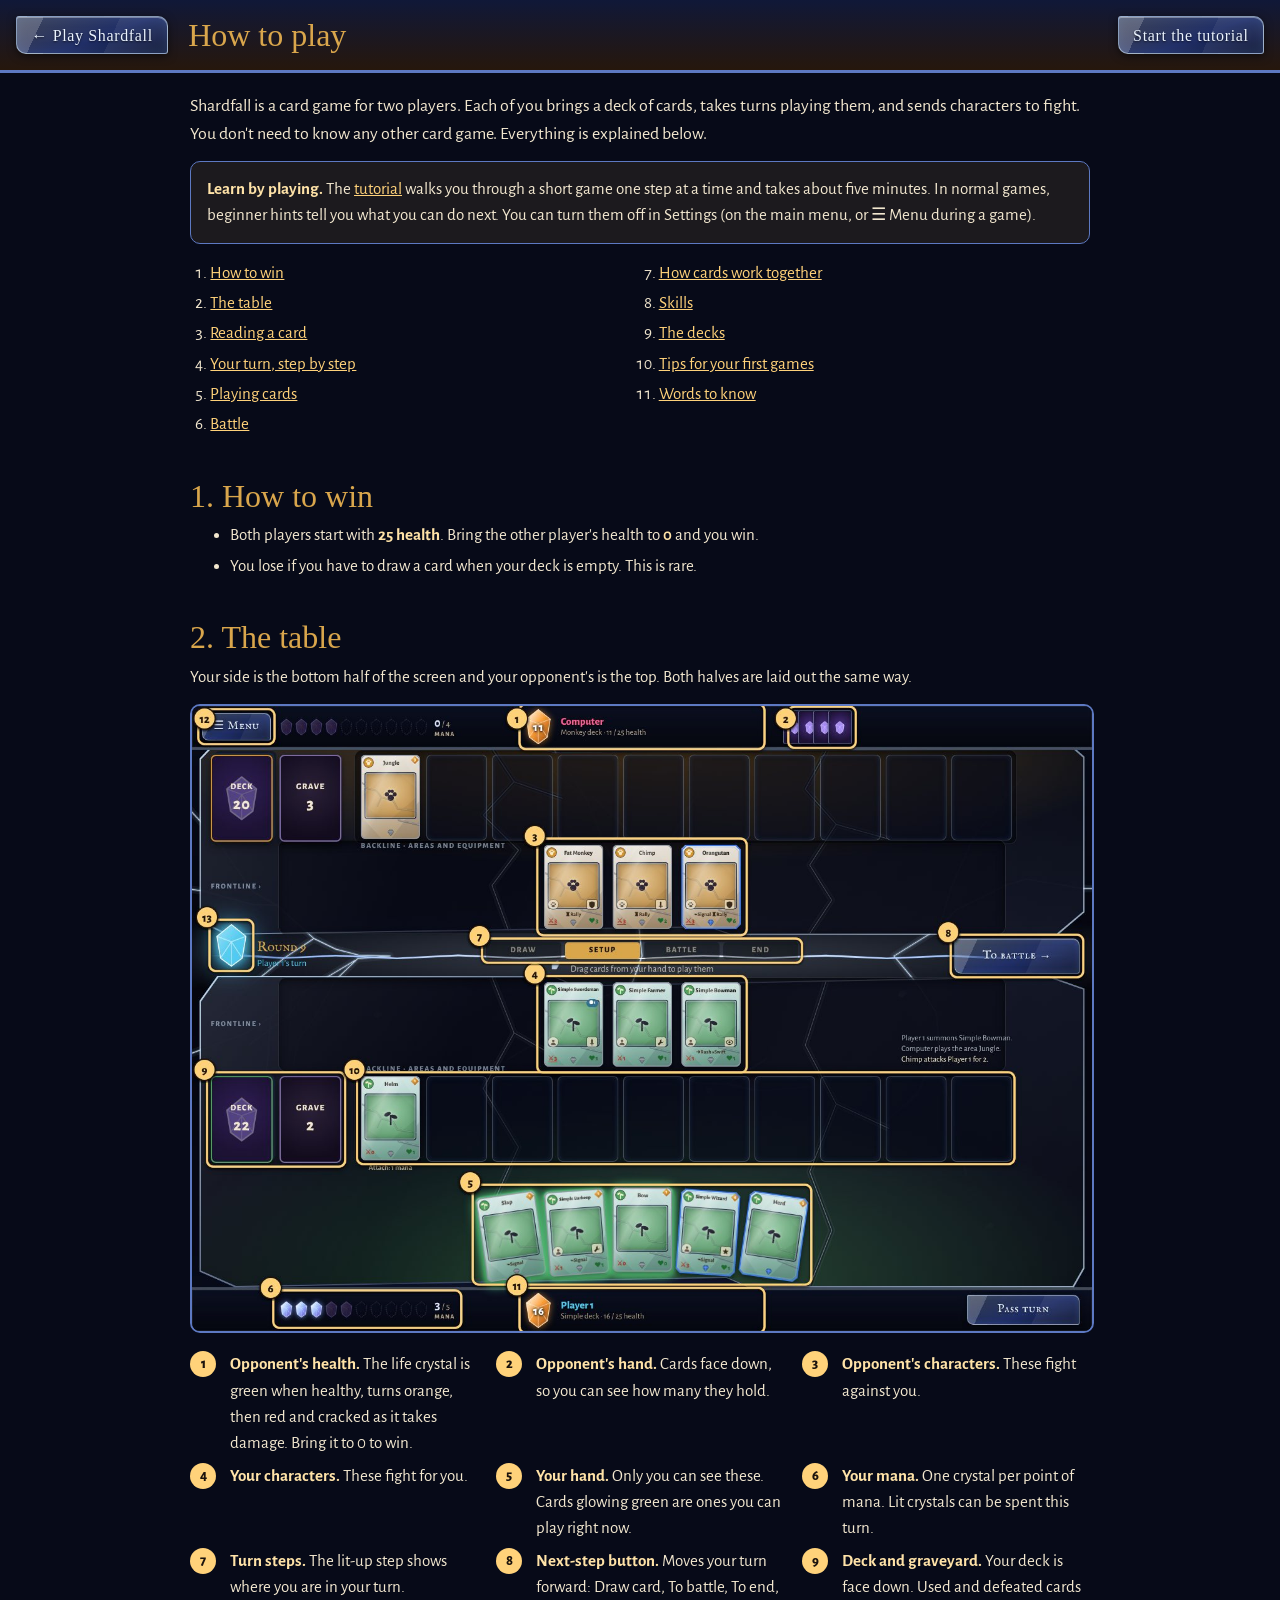
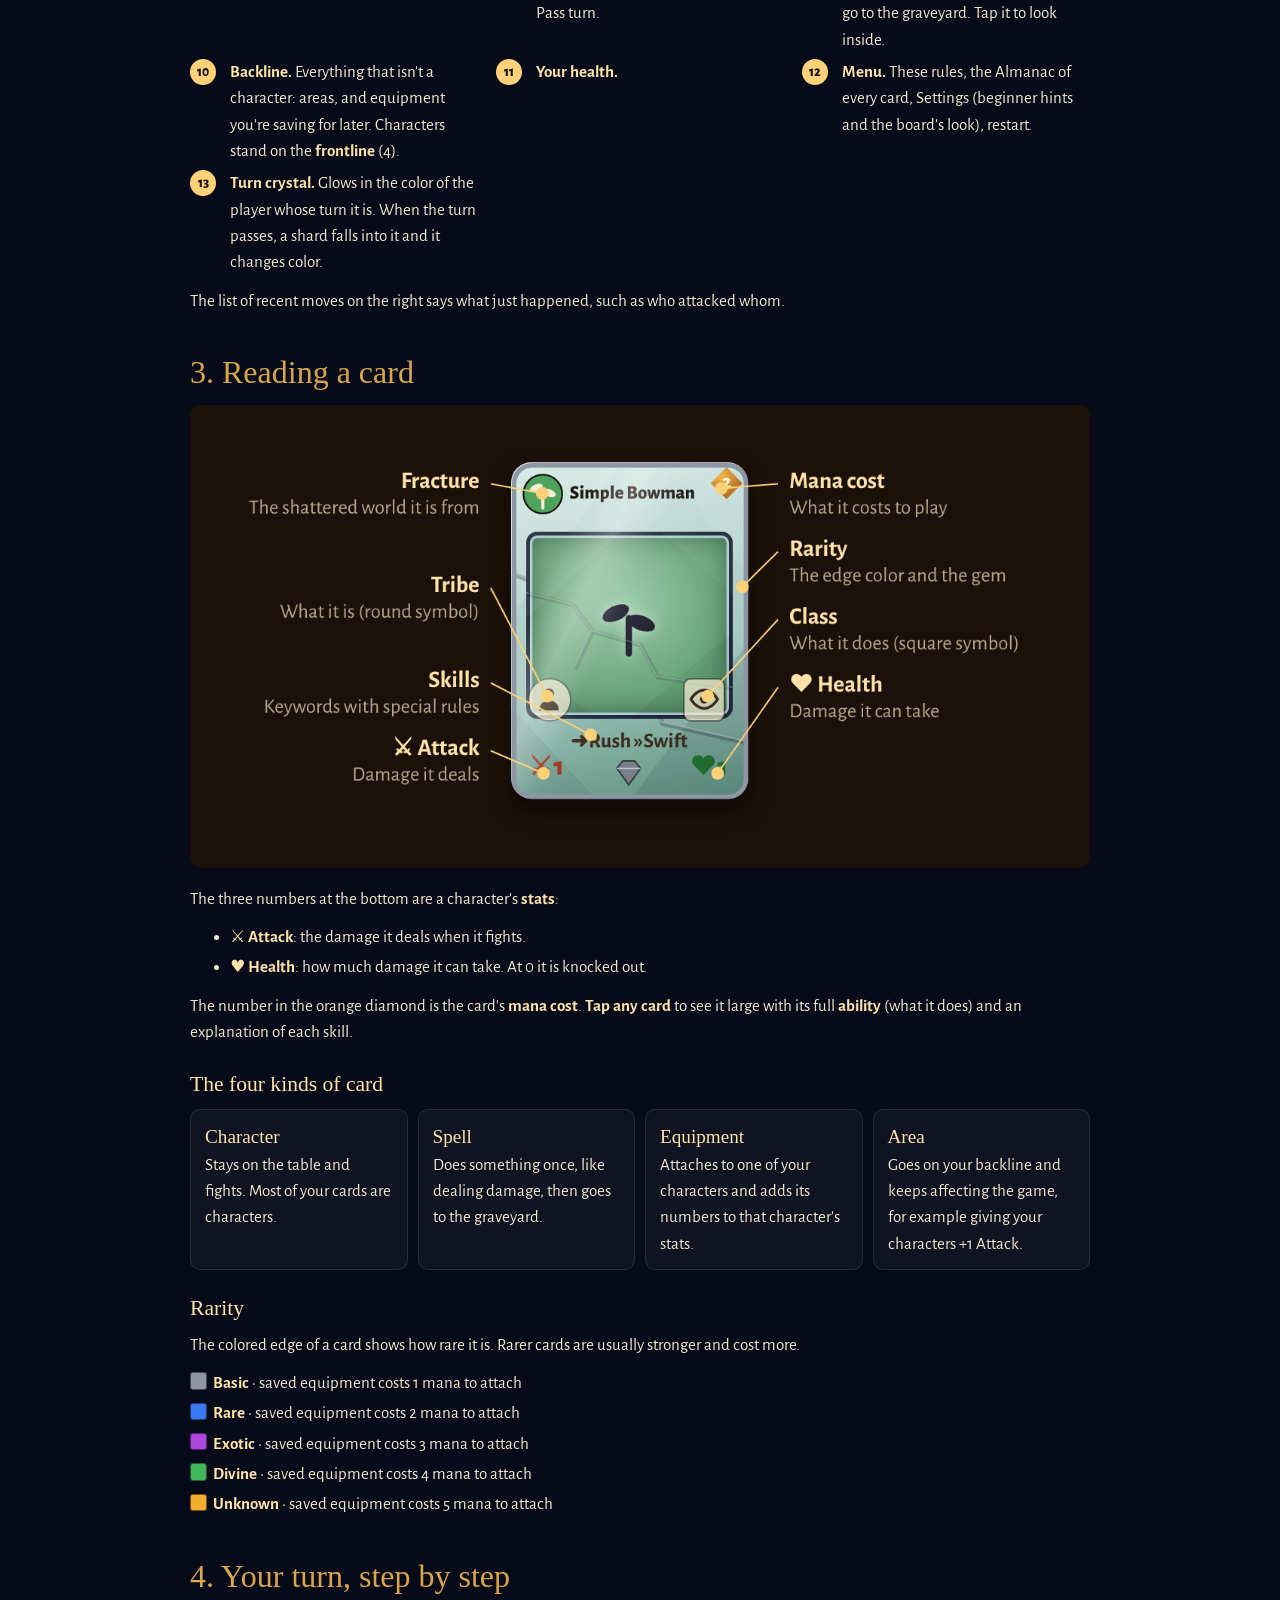
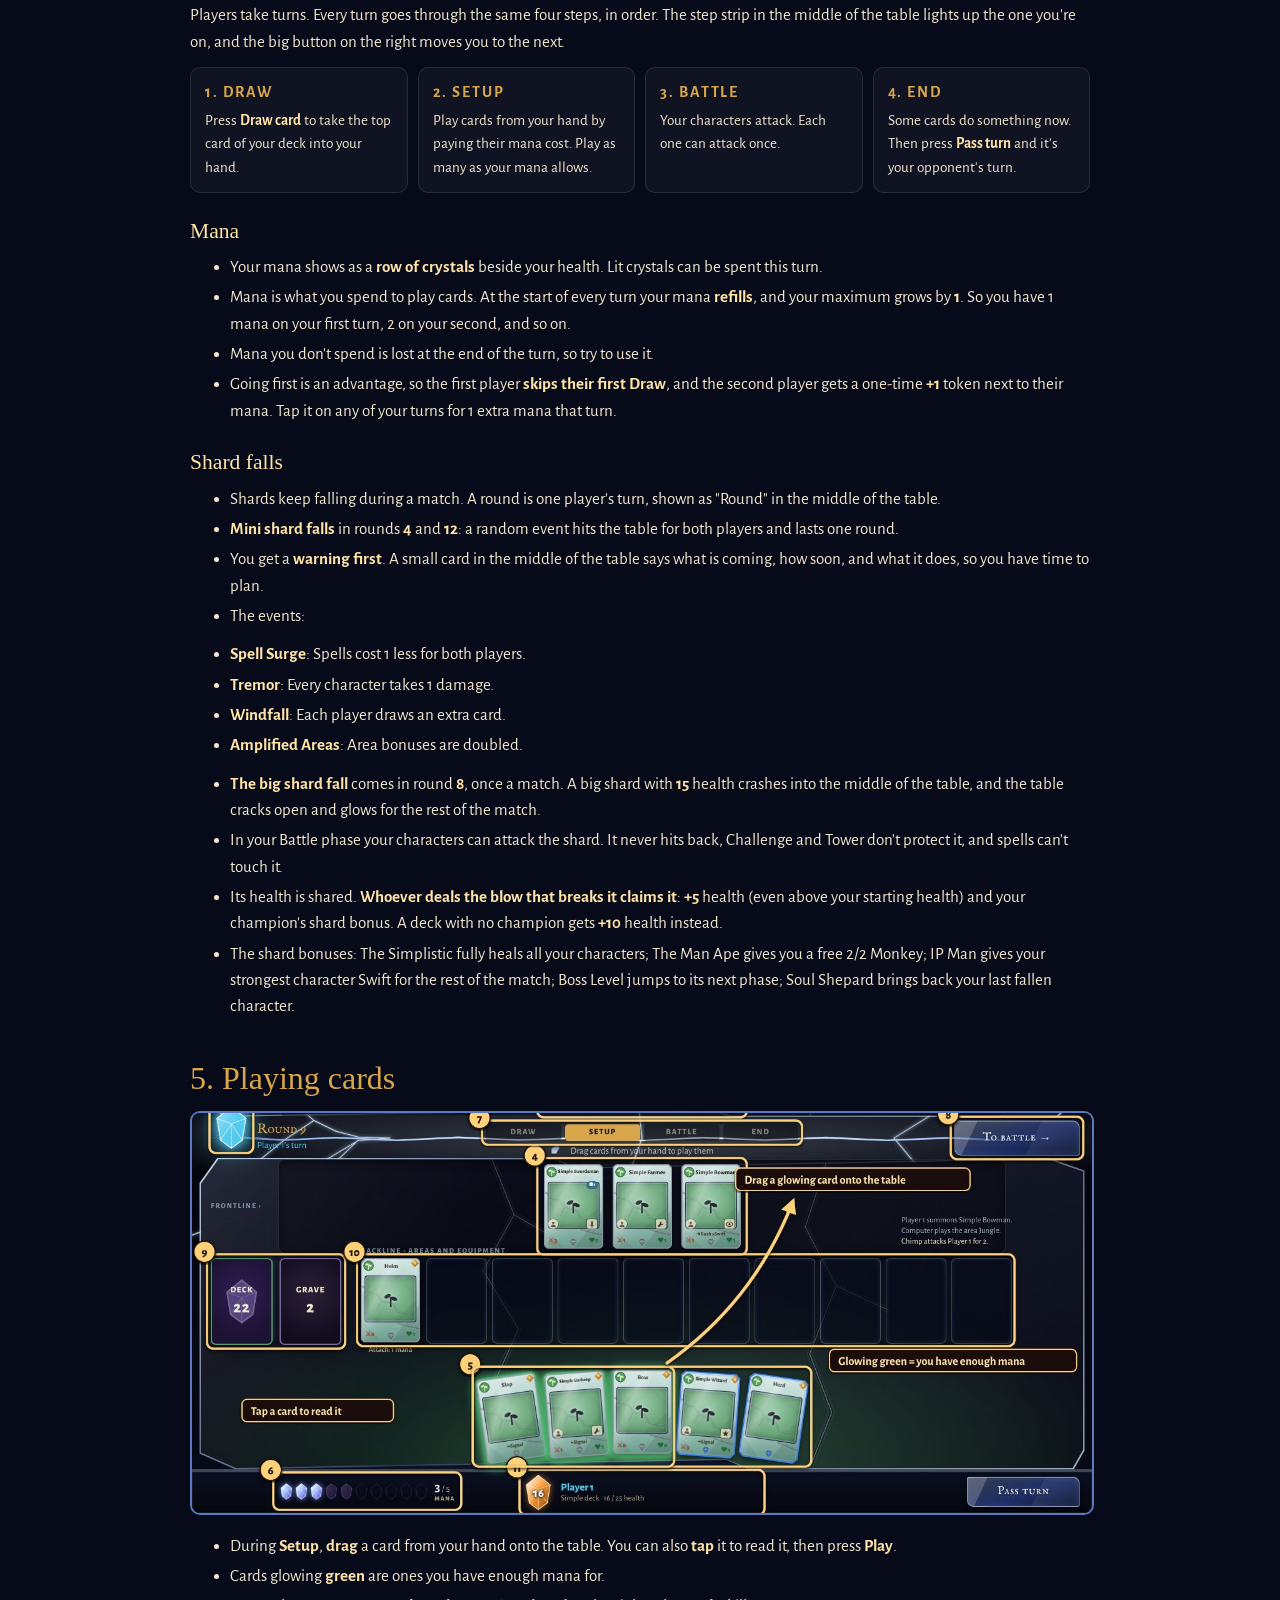
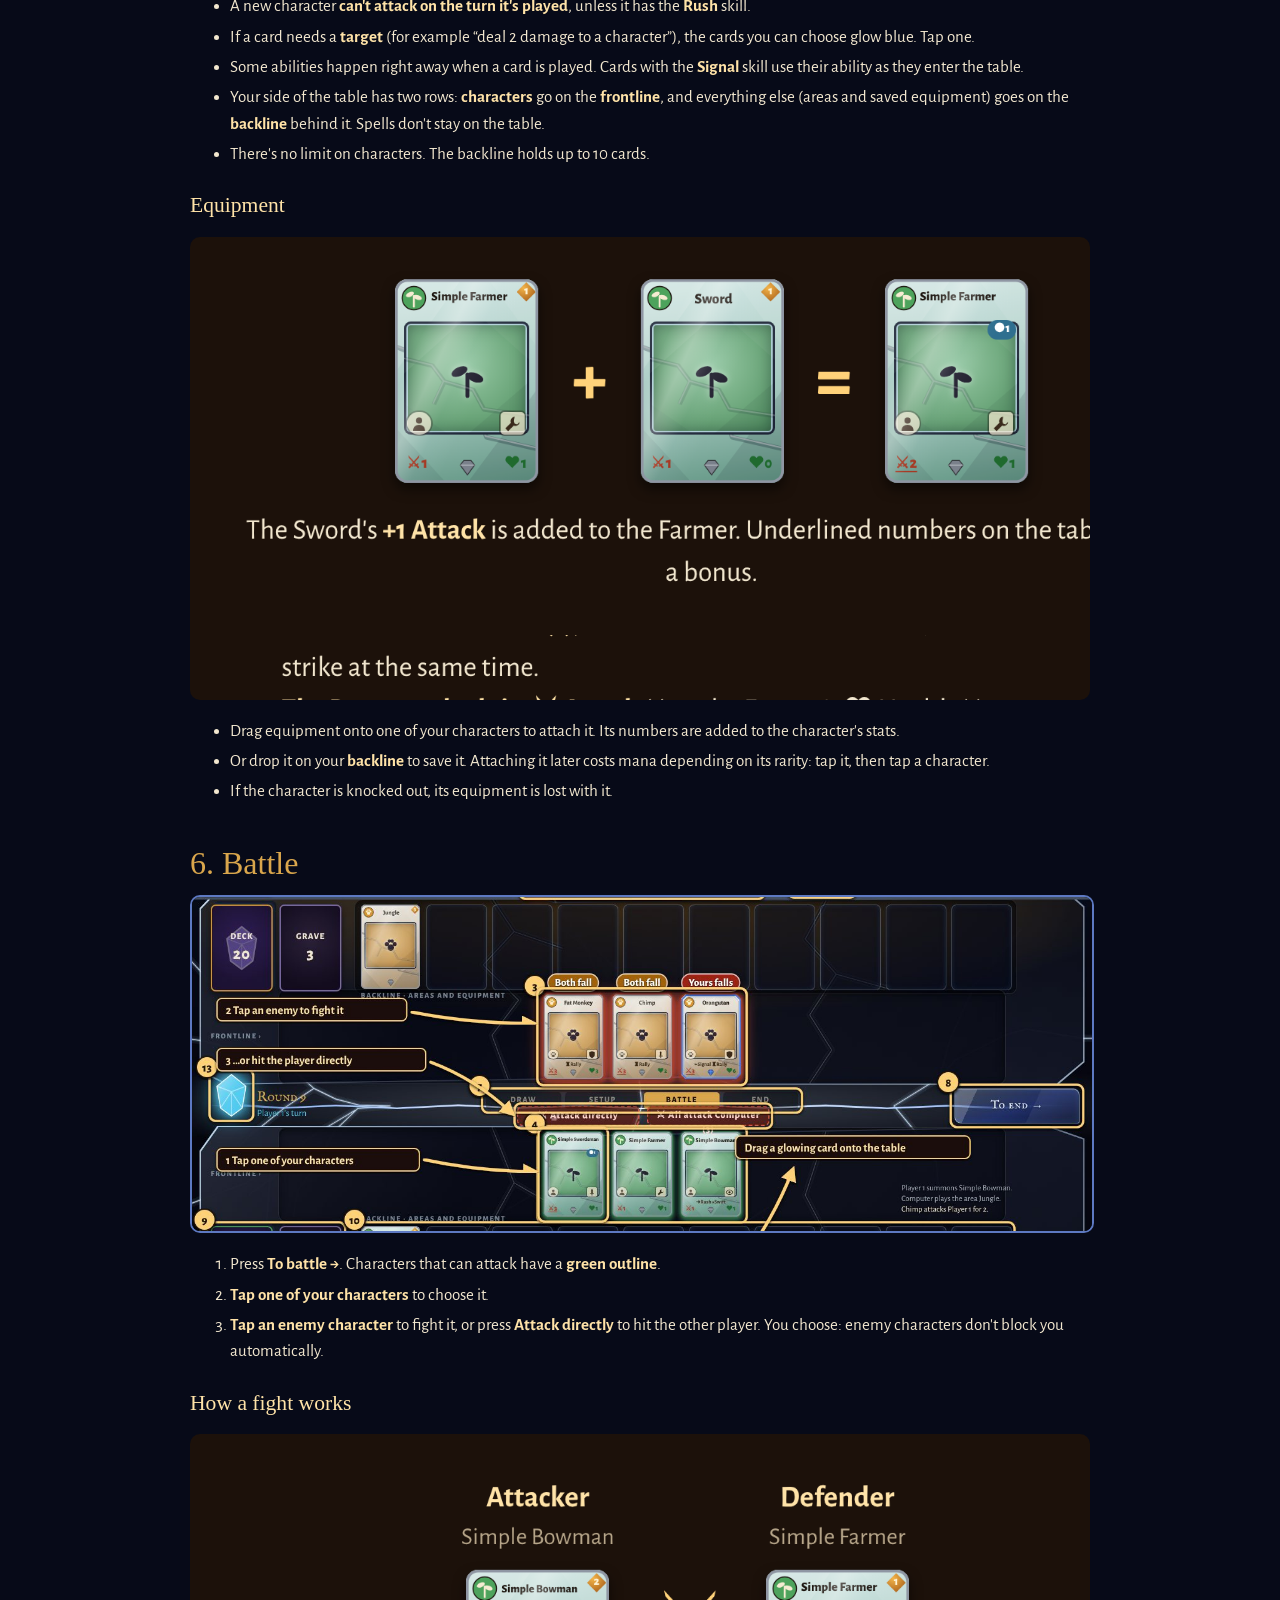
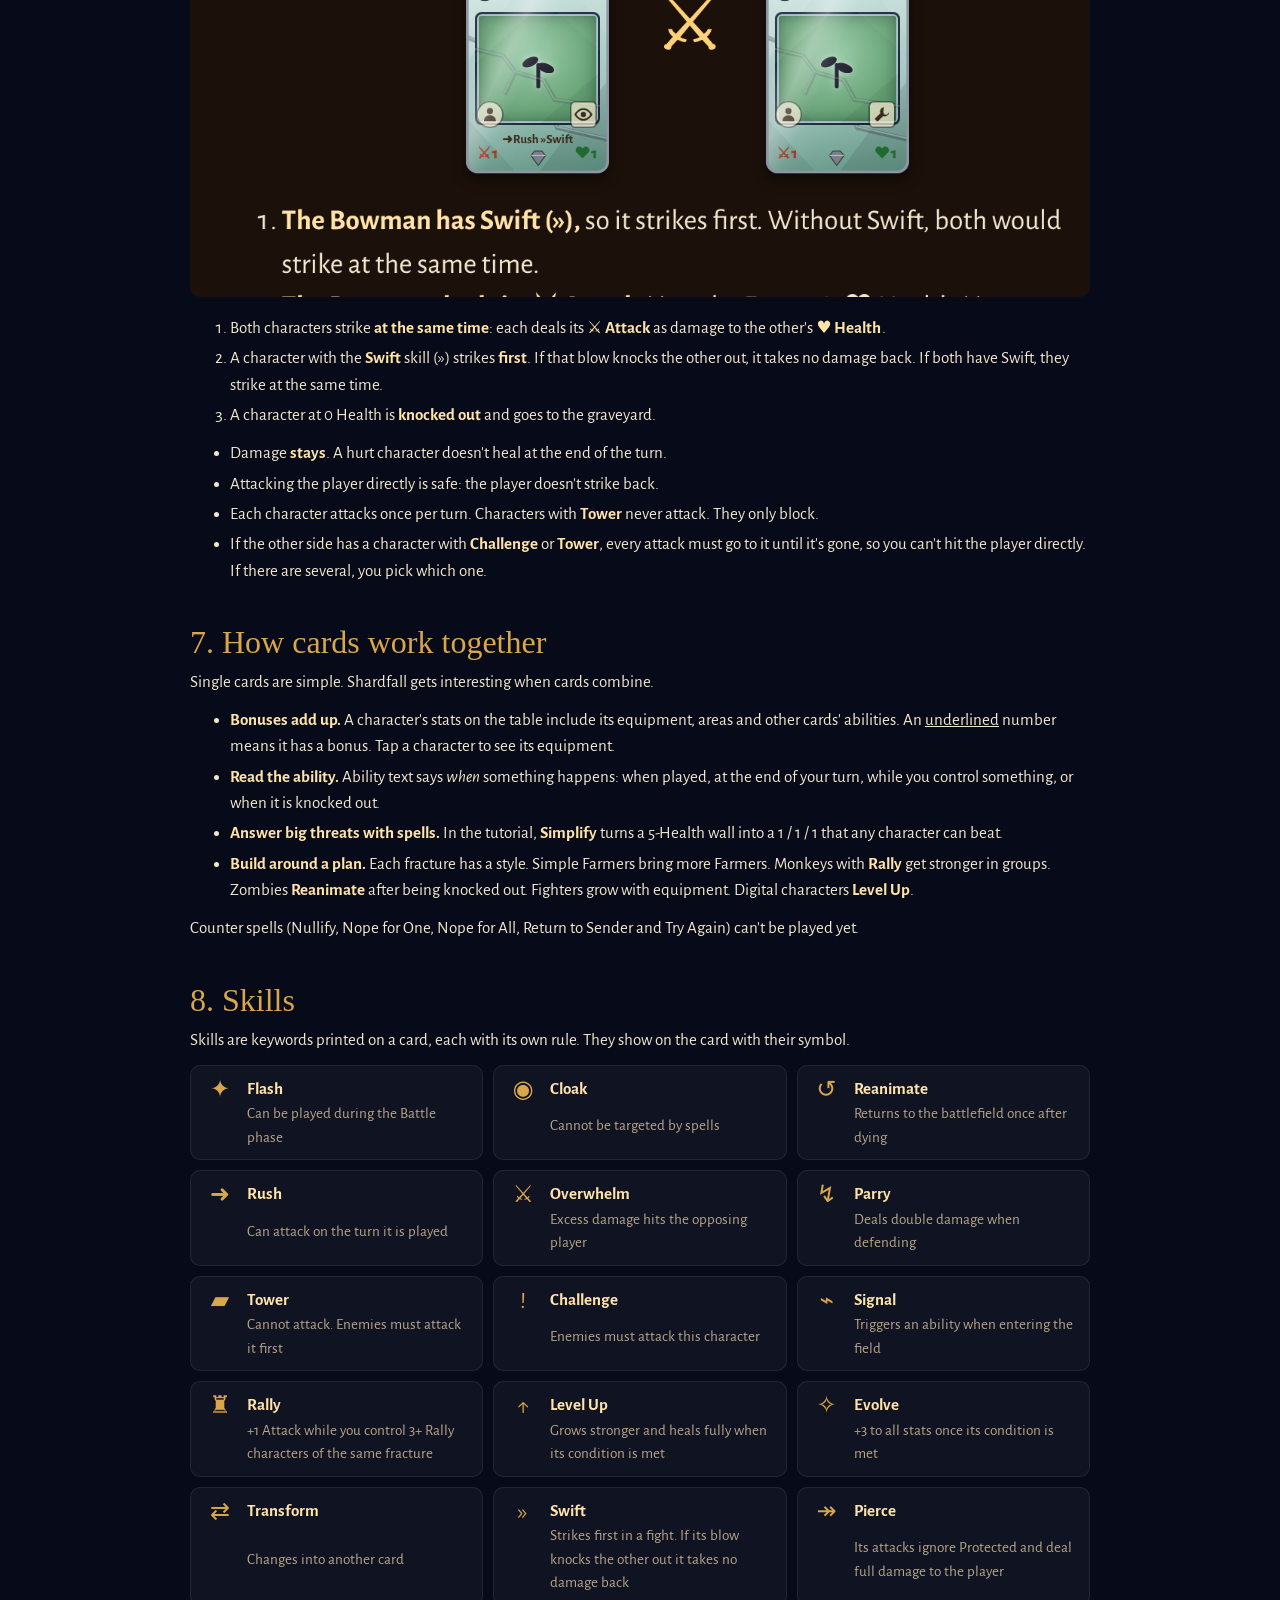
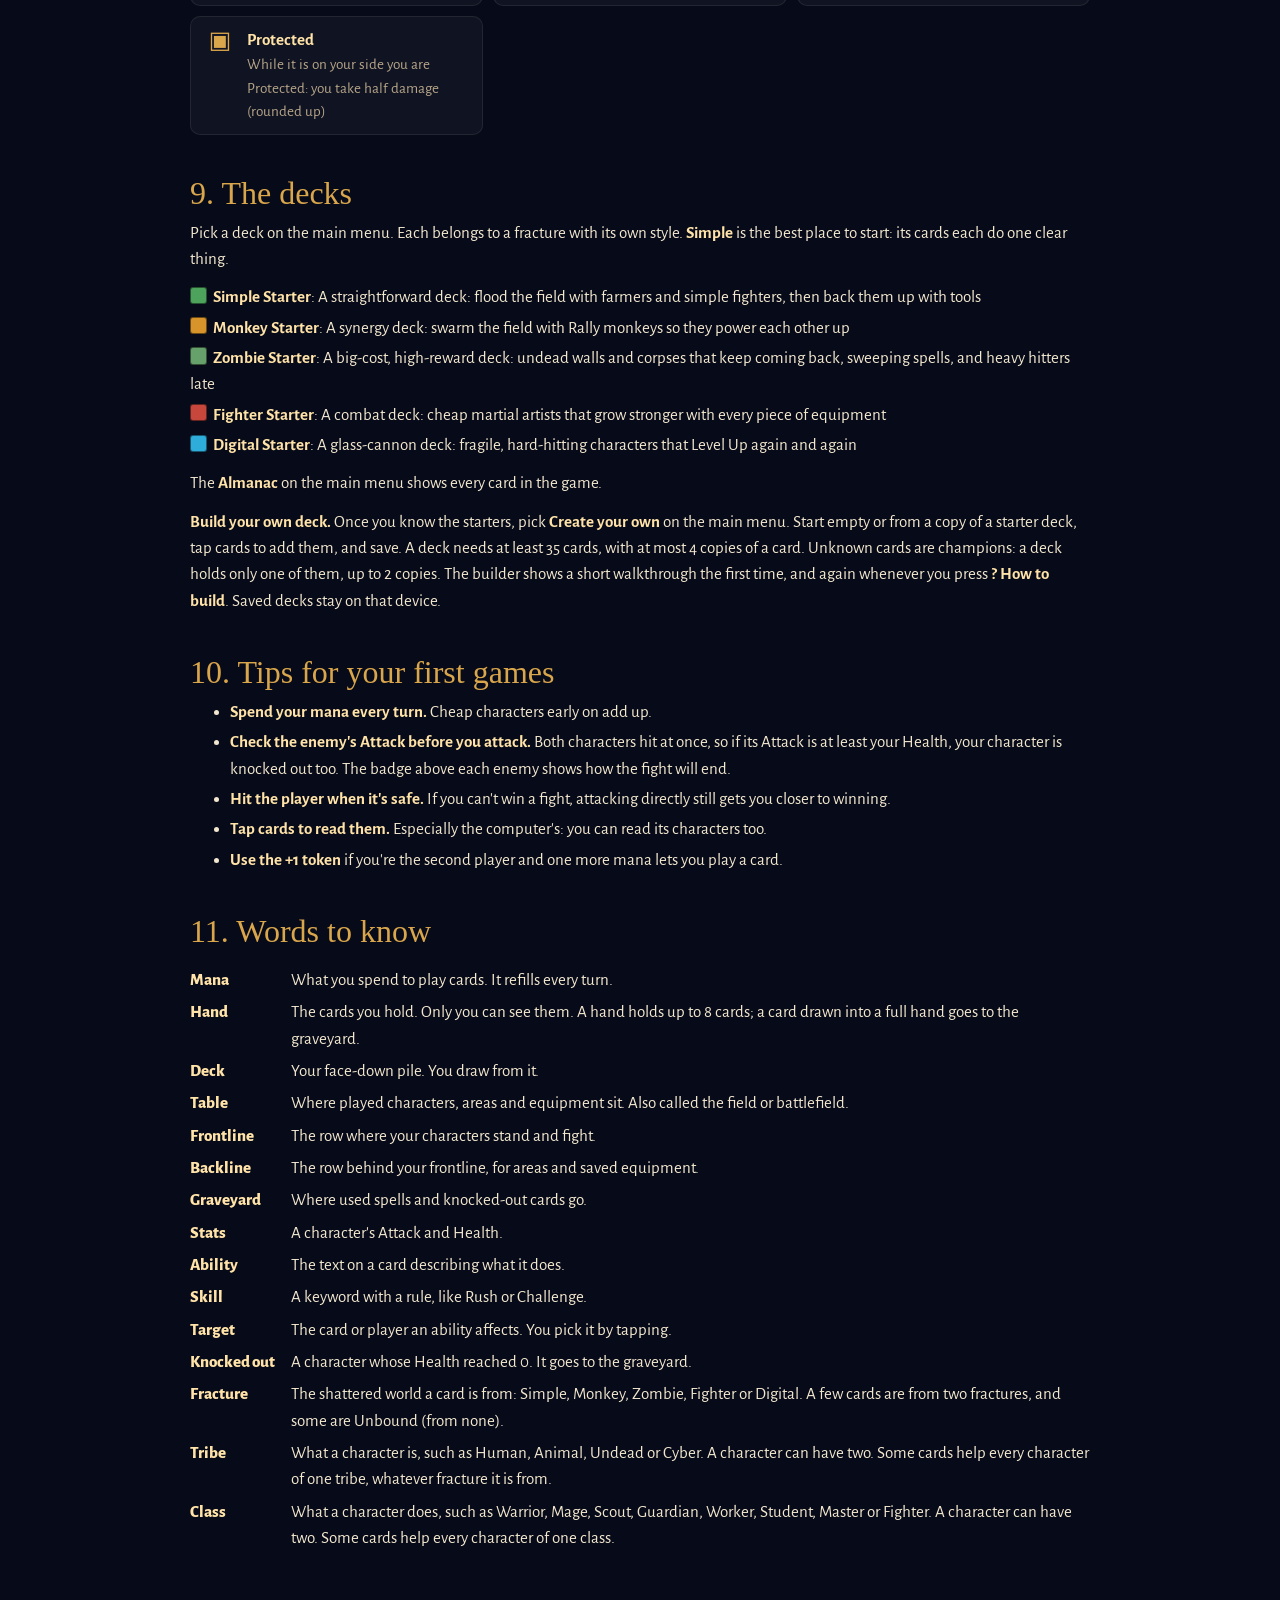
==== commit 9ddc97a9: "Big shard fall in round 8, mini shard falls in rounds 4 and 12, Chest Thump and Boss Phases - The bi" ====
--- a/guide.html
+++ b/guide.html
@@ -108,13 +108,20 @@
     <li>Going first is an advantage, so the first player <b>skips their first Draw</b>, and the second player gets a one-time <b>+1</b> token next to their mana. Tap it on any of your turns for 1 extra mana that turn.</li>
   </ul>
 
-  <h3>Random events</h3>
-  <ul>
-    <li>Every <b><span data-rule="event_every_rounds">5</span></b> rounds (a round is one player's turn, shown as "Round" in the middle of the table) a <b>random event</b> hits the table for both players. It lasts one round.</li>
+  <h3>Shard falls</h3>
+  <ul>
+    <li>Shards keep falling during a match. A round is one player's turn, shown as "Round" in the middle of the table.</li>
+    <li><b>Mini shard falls</b> in rounds <b>4</b> and <b>12</b>: a random event hits the table for both players and lasts one round.</li>
     <li>You get a <b>warning first</b>. A small card in the middle of the table says what is coming, how soon, and what it does, so you have time to plan.</li>
     <li>The events:</li>
   </ul>
   <ul data-fill="events"></ul>
+  <ul>
+    <li><b>The big shard fall</b> comes in round <b><span data-rule="shard_round">8</span></b>, once a match. A big shard with <b><span data-rule="shard_health">15</span></b> health crashes into the middle of the table, and the table cracks open and glows for the rest of the match.</li>
+    <li>In your Battle phase your characters can attack the shard. It never hits back, Challenge and Tower don't protect it, and spells can't touch it.</li>
+    <li>Its health is shared. <b>Whoever deals the blow that breaks it claims it</b>: <b>+<span data-rule="shard_gain">5</span></b> health (even above your starting health) and your champion's shard bonus. A deck with no champion gets <b>+<span data-rule="shard_gain_no_champion">10</span></b> health instead.</li>
+    <li>The shard bonuses: The Simplistic fully heals all your characters; The Man Ape gives you a free 2/2 Monkey; IP Man gives your strongest character Swift for the rest of the match; Boss Level jumps to its next phase; Soul Shepard brings back your last fallen character.</li>
+  </ul>
 
   <h2 id="playing">5. Playing cards</h2>
   <figure>
--- a/css/style.css
+++ b/css/style.css
@@ -299,7 +299,7 @@
 }
 /* The type and fracture line is not drawn on the card; the detail window shows it. */
 .card .art {
-  position: absolute; left: 0.6em; right: 0.6em; top: 2.8em; height: 7.5em;
+  position: absolute; left: 0.6em; right: 0.6em; top: 2.3em; height: 7em;
   border-radius: 0.45em;
   /* A jewel lit from behind: bright at the heart, deep at the lead edge. */
   background: radial-gradient(circle at 50% 38%, color-mix(in srgb, var(--fc) 55%, #fff6e0), color-mix(in srgb, var(--fc) 78%, #1a1030) 115%);
@@ -311,7 +311,10 @@
 .card .art::after { content: ""; position: absolute; inset: 0; pointer-events: none; background: var(--cames) 0 0 / 100% 100%; opacity: 0.7; }
 .card .art img { position: relative; z-index: 0; }
 .card .art img { width: 100%; height: 100%; object-fit: cover; }
-.card .skills { position: absolute; left: 0.4em; right: 0.4em; bottom: 2.1em; text-align: center; font-size: 0.85em; font-weight: 700; line-height: 1.15; color: #3a2a1c; }
+/* Skills sit in the band between the art and the numbers (69% to 86% of the card's height), up
+   to two lines; a skill never breaks in the middle. */
+.card .skills { position: absolute; left: 0.35em; right: 0.35em; top: 69%; height: 17%; display: flex; flex-wrap: wrap; align-content: center; justify-content: center; column-gap: 0.45em; text-align: center; font-size: 0.95em; font-weight: 800; line-height: 1.1; color: #3a2a1c; }
+.card .skills > span { white-space: nowrap; }
 .card .stats {
   position: absolute; left: 0.7em; right: 0.7em; bottom: 0.5em;
   display: flex; justify-content: space-between;
@@ -1528,8 +1531,10 @@
    (see PHONE_HAND in js/ui.js), and the cards on the table use bigger name, skill and stat text. Tap any card to read all of it. */
 #stage.small .hand-card .card { font-size: 13px; }
 #stage.small .field-card .card .name { font-size: 1.25em; }
-#stage.small .field-card .card .skills { font-size: 1.05em; }
-#stage.small .field-card .card .skills.long { font-size: 0.85em; white-space: nowrap; }   /* two or three skills: keep to one line */
+/* On the phone table the numbers are drawn bigger, so the skill band is shorter: one big line,
+   or two smaller ones when there are several skills. */
+#stage.small .field-card .card .skills { top: 69%; height: 13%; font-size: 1.05em; line-height: 1.05; }
+#stage.small .field-card .card .skills.many { font-size: 0.8em; }
 #stage.small .field-card .card .stats { font-size: 1.55em; }
 #stage.small .small-card .card .name { font-size: 1.2em; }
 #stage.small .small-card .card .stats { font-size: 1.4em; }
@@ -1552,7 +1557,7 @@
 @media (prefers-reduced-motion: reduce) { .champ-say { animation-name: champSayStill; } @keyframes champSayStill { 0%, 85% { opacity: 1; } 100% { opacity: 0; } } }
 
 /* Tribes (round badges) and classes (square badges): placeholder symbols at the foot of the art. */
-.card .tags { position: absolute; left: 0.75em; right: 0.95em; top: 8.75em; display: flex; justify-content: space-between; pointer-events: none; }
+.card .tags { position: absolute; left: 0.75em; right: 0.95em; top: 7.75em; display: flex; justify-content: space-between; pointer-events: none; }
 .card .tags span { display: flex; gap: 0.15em; }
 .tag { width: 1.35em; height: 1.35em; padding: 0.12em; background: rgba(246, 236, 210, 0.72); box-shadow: 0 0 0 1px rgba(27, 19, 13, 0.4); }
 .tag.tribe { border-radius: 50%; }
@@ -1837,3 +1842,124 @@
 .skin-crystal .event-pill.now { border-color: #fff; box-shadow: 0 0 14px rgba(var(--ice), 0.7); animation-name: event-glow-ice; }
 @keyframes event-glow-ice { from { box-shadow: 0 0 6px rgba(var(--ice), 0.4); } to { box-shadow: 0 0 18px rgba(var(--ice), 0.9); } }
 @media (prefers-reduced-motion: reduce) { .event-pill.now { animation: none; } }
+
+/* ------------------------------------------------------------ champion abilities
+   A line under the player's name: the ability, its level and progress. Tap for the details. */
+.champ-line {
+  appearance: none; border: 0; background: none; padding: 0; margin-top: 1px; text-align: left; cursor: pointer;
+  font-size: 11.5px; font-weight: 700; color: #ffd27a; text-shadow: 0 1px 2px #000; white-space: nowrap; overflow: hidden; text-overflow: ellipsis; max-width: 320px;
+}
+.prot-line { font-size: 11.5px; font-weight: 700; color: #9fe7ff; text-shadow: 0 0 6px rgba(120, 200, 255, 0.6), 0 1px 2px #000; white-space: nowrap; }
+.champ-line.lv2 { color: #fff0b8; text-shadow: 0 0 8px rgba(255, 210, 122, 0.8), 0 1px 2px #000; }
+.plate .who { min-width: 0; }
+.si-champ { appearance: none; border: 0; background: none; padding: 0; text-align: left; cursor: pointer; pointer-events: auto; font-size: 10.5px; font-weight: 700; color: #ffd27a; white-space: nowrap; overflow: hidden; text-overflow: ellipsis; }
+.si-champ.lv2 { color: #fff0b8; }
+
+/* the Almanac's Champions tab */
+.champ-intro { max-width: 75ch; margin: 0 0 18px; color: var(--parchment); }
+.champ-entry { display: grid; grid-template-columns: auto minmax(0, 1fr); gap: 22px; padding: 18px; margin-bottom: 18px; border-radius: 10px; background: var(--panel); border: 1px solid var(--brass-dim); border-left: 5px solid var(--fc); }
+.champ-card .card { font-size: 15px; }
+.champ-text h2 { margin: 0; font-family: var(--font-display); font-weight: 400; font-size: 1.7rem; color: var(--brass); }
+.champ-text h3 { margin: 16px 0 6px; font-size: 0.8rem; letter-spacing: 0.12em; text-transform: uppercase; color: var(--muted); }
+.champ-text .sub { margin: 2px 0 10px; color: var(--muted); }
+.champ-text ul { margin: 0; padding-left: 1.2em; max-width: 75ch; }
+.champ-text li { margin-bottom: 4px; }
+.champ-facts { display: grid; grid-template-columns: auto minmax(0, 1fr); gap: 6px 14px; margin: 0; max-width: 80ch; }
+.champ-facts dt { font-weight: 800; color: var(--brass); white-space: nowrap; }
+.champ-facts dd { margin: 0; }
+.champ-status { display: flex; flex-wrap: wrap; gap: 8px; margin-bottom: 14px; }
+.champ-status .champ-line { cursor: default; font-size: 13px; padding: 5px 10px; border-radius: 6px; background: rgba(0, 0, 0, 0.45); border: 1px solid rgba(255, 210, 122, 0.4); max-width: none; }
+.champ-pairs { display: flex; flex-wrap: wrap; gap: 14px; }
+.champ-pair { margin: 0; padding: 12px; border-radius: 8px; background: rgba(0, 0, 0, 0.3); border: 1px solid rgba(255, 255, 255, 0.1); max-width: 360px; }
+.champ-pics { display: flex; align-items: center; justify-content: center; gap: 12px; }
+.champ-pics > div { display: grid; justify-items: center; gap: 5px; }
+.champ-pics small { font-size: 0.7rem; letter-spacing: 0.12em; text-transform: uppercase; color: var(--muted); }
+.champ-pics .card { font-size: 12.5px; }
+/* the number the ability changed is ringed in gold on the After card */
+.chg-attack .stats .a, .chg-health .stats .h { outline: 2px solid #ffd27a; outline-offset: 1px; border-radius: 4px; background: rgba(255, 210, 122, 0.35); }
+.chg-cost .cost { filter: drop-shadow(0 0 2px #fff) drop-shadow(0 0 5px #ffd27a); transform: scale(1.25); }
+.champ-arrow { font-size: 1.6rem; color: var(--brass); }
+.champ-big { display: grid; place-items: center; min-width: 96px; height: 70px; padding: 0 10px; border-radius: 8px; background: rgba(0, 0, 0, 0.4); border: 1px solid var(--brass-dim); font-size: 1.6rem; font-weight: 800; color: #ffd27a; }
+.champ-pair figcaption { margin-top: 10px; font-size: 0.92rem; }
+@media (max-width: 700px) { .champ-entry { grid-template-columns: 1fr; } .champ-card { justify-self: center; } .champ-facts { grid-template-columns: 1fr; gap: 2px; } .champ-facts dd { margin-bottom: 8px; } }
+
+/* The Protected rule box at the top of the Almanac's Skills tab */
+.rule-box { margin: 0 0 18px; padding: 14px 18px; border-radius: 10px; background: rgba(120, 200, 255, 0.07); border: 1px solid rgba(159, 231, 255, 0.35); }
+.rule-box h2 { margin: 0 0 6px; font-size: 20px; color: #9fe7ff; }
+.rule-box p, .rule-box li { line-height: 1.45; }
+.rule-box ul { margin: 8px 0 0; padding-left: 20px; }
+.rule-table { border-collapse: collapse; margin: 8px 0; font-size: 14px; }
+.rule-table th, .rule-table td { border: 1px solid rgba(159, 231, 255, 0.3); padding: 3px 9px; text-align: center; }
+.rule-table th { text-align: left; color: var(--muted); font-weight: 700; }
+@media (max-width: 520px) { .rule-table th, .rule-table td { padding: 3px 5px; } }
+
+/* Protected: a shell of light-blue shards over the health gem (wardHTML in js/ui.js) */
+.ward { position: absolute; left: -19px; top: -18px; width: 86px; height: 94px; overflow: visible; pointer-events: none; filter: drop-shadow(0 0 4px rgba(120, 205, 255, 0.95)) drop-shadow(0 0 10px rgba(110, 190, 255, 0.55)); }
+.ward .s { fill: rgba(140, 210, 255, 0.3); stroke: rgba(230, 249, 255, 0.95); stroke-width: 0.9; stroke-linejoin: round; transform-box: fill-box; transform-origin: center; animation: ward-twinkle 3.2s ease-in-out infinite; animation-delay: calc(var(--i) * -0.13s); }
+.ward .s:nth-child(3n) { fill: rgba(195, 236, 255, 0.42); }
+.ward .s:nth-child(4n + 1) { fill: rgba(110, 185, 255, 0.2); }
+.ward .s:nth-child(4n) { fill: rgba(140, 210, 255, 0.06); }   /* the middle stays clear so the gem's health color shows */
+@keyframes ward-twinkle { 0%, 100% { opacity: 0.75; } 50% { opacity: 1; } }
+.ward.forming .s { animation: ward-in 0.65s cubic-bezier(.2, .9, .3, 1.25) both; animation-delay: calc(var(--i) * 18ms + var(--age)); }
+@keyframes ward-in { from { transform: translate(var(--fx), var(--fy)) rotate(50deg) scale(0.3); opacity: 0; } to { transform: none; opacity: 0.9; } }
+.ward.hit { animation: ward-flash 0.55s ease-out both; animation-delay: var(--age); }
+@keyframes ward-flash { 0% { filter: brightness(2.4) drop-shadow(0 0 12px #bfeeff); } 100% { filter: drop-shadow(0 0 4px rgba(120, 205, 255, 0.95)) drop-shadow(0 0 10px rgba(110, 190, 255, 0.55)); } }
+.ward.hit .s.chip { animation: ward-chip 1.1s ease-out both; animation-delay: var(--age); fill: rgba(220, 248, 255, 0.6); }
+@keyframes ward-chip {
+  0% { transform: none; opacity: 1; }
+  30% { transform: translate(var(--fx), var(--fy)) rotate(80deg) scale(0.6); opacity: 0; }
+  65% { transform: scale(0.2); opacity: 0; }
+  100% { transform: none; opacity: 0.9; }
+}
+/* a card with the Protected skill: a ring of blue runes travels around it (runeRingHTML in js/ui.js) */
+.rune-ring { position: absolute; left: -9px; top: -9px; width: 113px; height: 153px; pointer-events: none; z-index: 2; }
+.rune-ring .track { position: absolute; inset: 0; width: 100%; height: 100%; overflow: visible; }
+.rune-ring .t { fill: none; stroke: rgba(150, 220, 255, 0.45); stroke-width: 1; filter: drop-shadow(0 0 3px rgba(110, 200, 255, 0.9)); }
+.rune-ring .sweep { fill: none; stroke: #e4f8ff; stroke-width: 2; stroke-linecap: round; stroke-dasharray: 16 84; filter: drop-shadow(0 0 4px #7fd4ff) drop-shadow(0 0 8px #4fb8ff); animation: rune-sweep 3.2s linear infinite; animation-delay: var(--ph); }
+.rune-ring .sweep.two { stroke-dasharray: 7 93; stroke-width: 1.4; opacity: 0.7; animation-duration: 5.3s; animation-direction: reverse; }
+@keyframes rune-sweep { to { stroke-dashoffset: -100; } }
+.rune-ring > i { position: absolute; left: 0; top: 0; width: 11px; height: 11px; offset-path: path("M15 3H98A12 12 0 0 1 110 15V138A12 12 0 0 1 98 150H15A12 12 0 0 1 3 138V15A12 12 0 0 1 15 3Z"); offset-rotate: auto; animation: rune-orbit 18s linear infinite; }
+.rune-ring > i svg { display: block; width: 100%; height: 100%; overflow: visible; transform: rotate(90deg); animation: rune-glow 2.4s ease-in-out infinite alternate; animation-delay: inherit; }
+.rune-ring > i path { fill: none; stroke: #c9f0ff; stroke-width: 1.3; stroke-linecap: round; stroke-linejoin: round; filter: drop-shadow(0 0 1.5px #8fdcff) drop-shadow(0 0 4px #3fa9ff); }
+@keyframes rune-orbit { from { offset-distance: 0%; } to { offset-distance: 100%; } }
+@keyframes rune-glow { from { opacity: 0.55; } to { opacity: 1; } }
+.rune-ring.flash { animation: rune-flash 0.45s ease-out; }
+@keyframes rune-flash { 0% { filter: brightness(2.2) drop-shadow(0 0 8px #bfeeff); } }
+@media (prefers-reduced-motion: reduce) { .ward .s, .ward.hit, .ward.hit .s.chip, .ward.forming .s, .rune-ring > i, .rune-ring .sweep, .rune-ring > i svg { animation: none; } }
+
+/* The big shard (shardHTML in js/ui.js): a tall crystal in the middle band, purple, blue and green.
+   It drops in when it lands, shakes when hit, and glows brighter when it can be attacked. */
+.shard-rock { position: absolute; width: 80px; height: 132px; padding: 0; border: 0; background: none; cursor: pointer; z-index: 6;
+  filter: drop-shadow(0 0 10px rgba(150, 110, 255, 0.85)) drop-shadow(0 0 22px rgba(70, 200, 255, 0.45)); animation: shard-bob 3.4s ease-in-out infinite alternate; }
+.shard-rock svg { display: block; width: 80px; height: 120px; overflow: visible; }
+.shard-rock .sr-body { fill: url(#shard-grad); stroke: #efe4ff; stroke-width: 1.5; animation: shard-hue 6s linear infinite; }
+.shard-rock .sr-facet { fill: none; stroke: rgba(255, 255, 255, 0.55); stroke-width: 1; }
+.shard-rock .sr-crack { fill: none; stroke: #170a2e; stroke-width: 2; stroke-linecap: round; filter: drop-shadow(0 0 2px #e7d4ff); }
+.shard-rock .sr-hp { position: absolute; left: 50%; bottom: -4px; translate: -50% 0; min-width: 30px; padding: 1px 7px; border-radius: 10px;
+  background: rgba(14, 6, 30, 0.9); border: 1px solid #b994ff; color: #f1e8ff; font: 800 15px/1.2 var(--font-body, sans-serif); }
+.shard-rock.attackable { filter: drop-shadow(0 0 6px #fff) drop-shadow(0 0 18px #d0a8ff) drop-shadow(0 0 30px #5dffb5); }
+.shard-rock.attackable .sr-hp { border-color: var(--danger); box-shadow: 0 0 10px var(--danger); }
+.shard-rock.landing { animation: shard-land 1.3s cubic-bezier(.3, .0, .4, 1) both; animation-delay: var(--age); }
+.shard-rock.hit svg { animation: shard-hit 0.4s ease-out; }
+@keyframes shard-bob { from { translate: 0 -3px; } to { translate: 0 3px; } }
+@keyframes shard-hue { 50% { filter: hue-rotate(35deg) brightness(1.15); } }
+@keyframes shard-land { 0% { translate: 0 -520px; scale: 0.6; opacity: 0; } 55% { translate: 0 8px; scale: 1.08; opacity: 1; } 70% { translate: 0 -6px; scale: 0.97; } 100% { translate: 0 0; scale: 1; } }
+@keyframes shard-hit { 0% { transform: translateX(0) scale(1.08); filter: brightness(2.2); } 30% { transform: translateX(-5px); } 60% { transform: translateX(4px); } 100% { transform: none; filter: none; } }
+
+/* The cracked table after the big shard falls (scarHTML in js/ui.js): glowing cracks from the spot
+   it landed, purple through blue to green, slowly pulsing and shifting color for the rest of the match. */
+.shard-scar { position: absolute; left: 0; top: 0; width: 1440px; height: 1000px; pointer-events: none; overflow: visible; mix-blend-mode: screen; }
+.shard-scar .scar-tint { animation: scar-breathe 4s ease-in-out infinite alternate; }
+.shard-scar .scar-line, .shard-scar .scar-glow { fill: none; stroke: url(#scar-grad); stroke-linecap: round; stroke-linejoin: round; }
+.shard-scar .scar-line { opacity: 0.95; }
+.shard-scar .scar-glow { opacity: 0.28; filter: blur(4px); }
+.shard-scar { animation: scar-hue 9s linear infinite; }
+.shard-scar .scar-line { animation: scar-pulse 2.6s ease-in-out infinite alternate; animation-delay: calc(var(--k) * -0.37s); }
+.shard-scar.forming .scar-line, .shard-scar.forming .scar-glow { stroke-dasharray: 1; animation: scar-open 1.6s ease-out both; animation-delay: calc(var(--age) + var(--k) * 0.02s); }
+@keyframes scar-open { from { stroke-dashoffset: 1; } to { stroke-dashoffset: 0; } }
+@keyframes scar-pulse { from { opacity: 0.55; } to { opacity: 1; } }
+@keyframes scar-breathe { from { opacity: 0.7; } to { opacity: 1; } }
+@keyframes scar-hue { 50% { filter: hue-rotate(-30deg); } }
+.event-pill.big { border-color: #c9a6ff; box-shadow: 0 0 14px rgba(170, 120, 255, 0.7); }
+.event-pill.big .event-when { color: #d9c2ff; }
+@media (prefers-reduced-motion: reduce) { .shard-rock, .shard-rock .sr-body, .shard-scar, .shard-scar .scar-line, .shard-scar .scar-tint { animation: none; } }
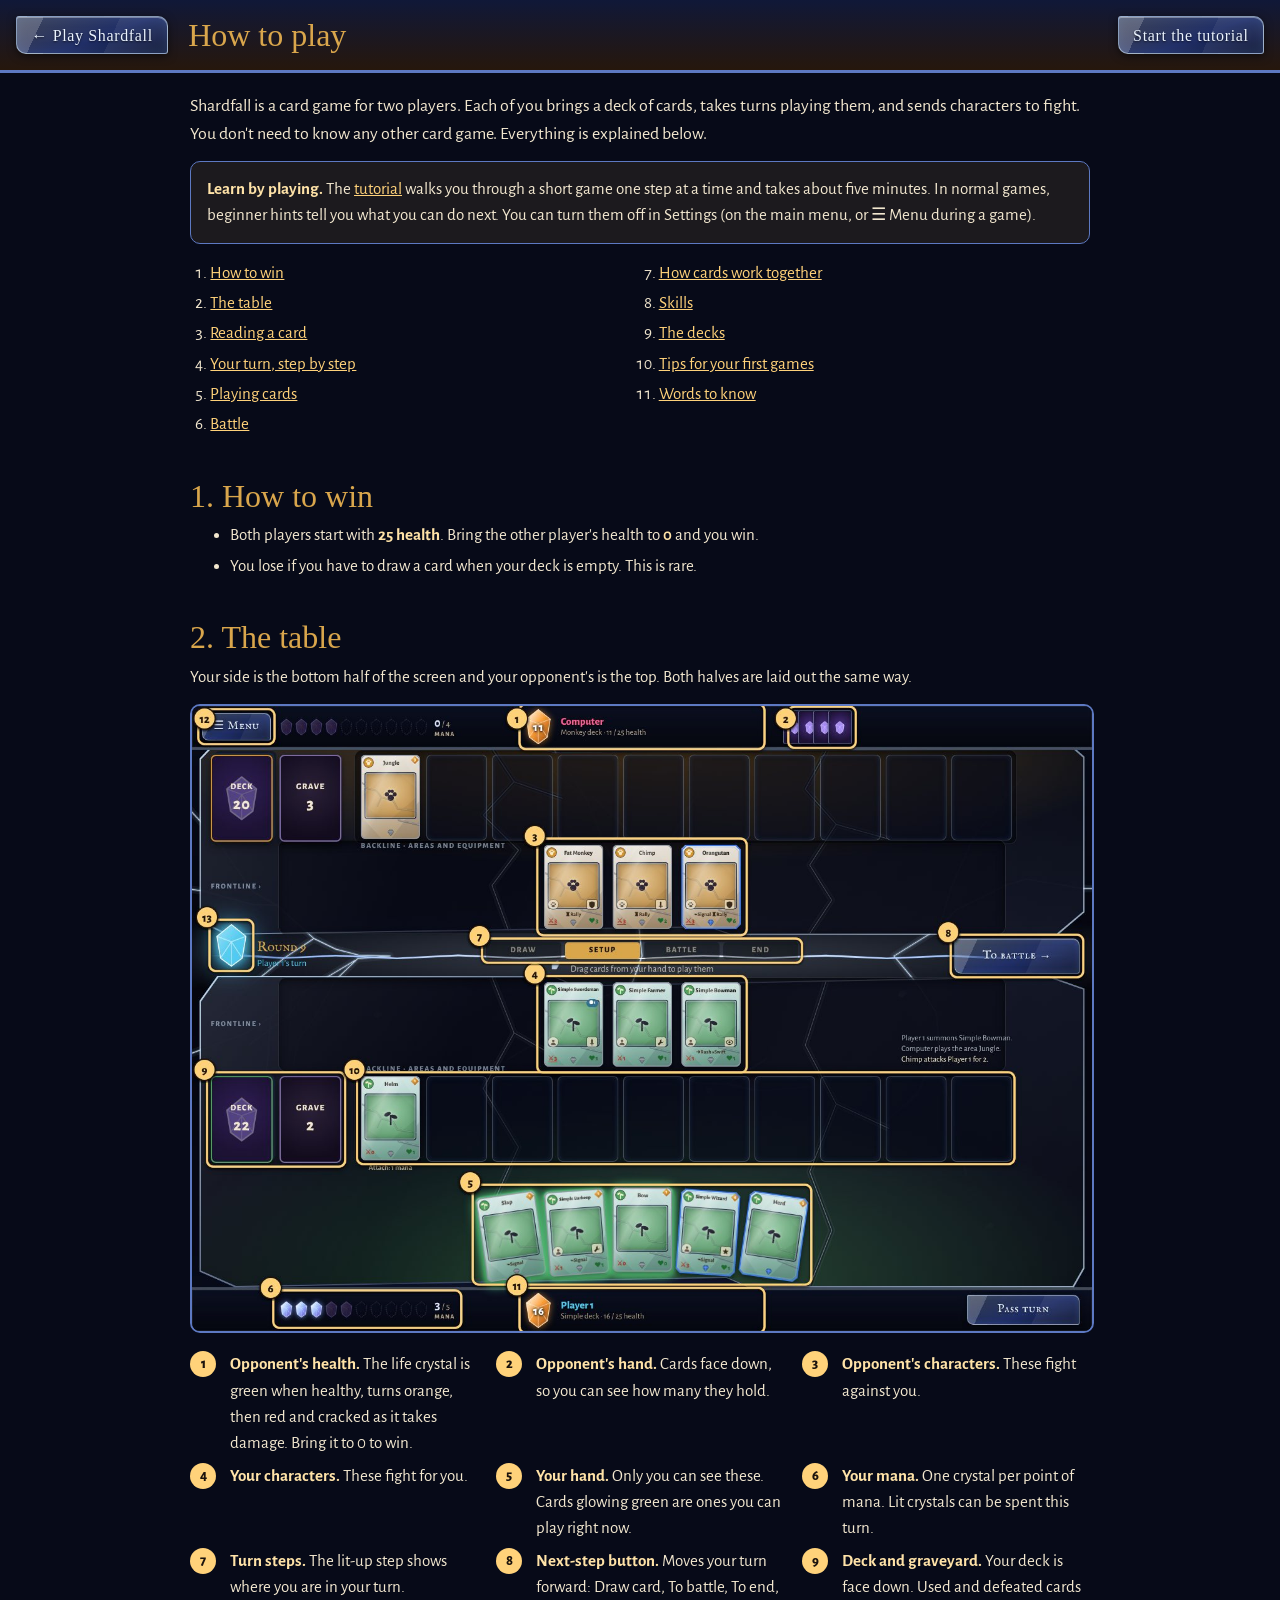
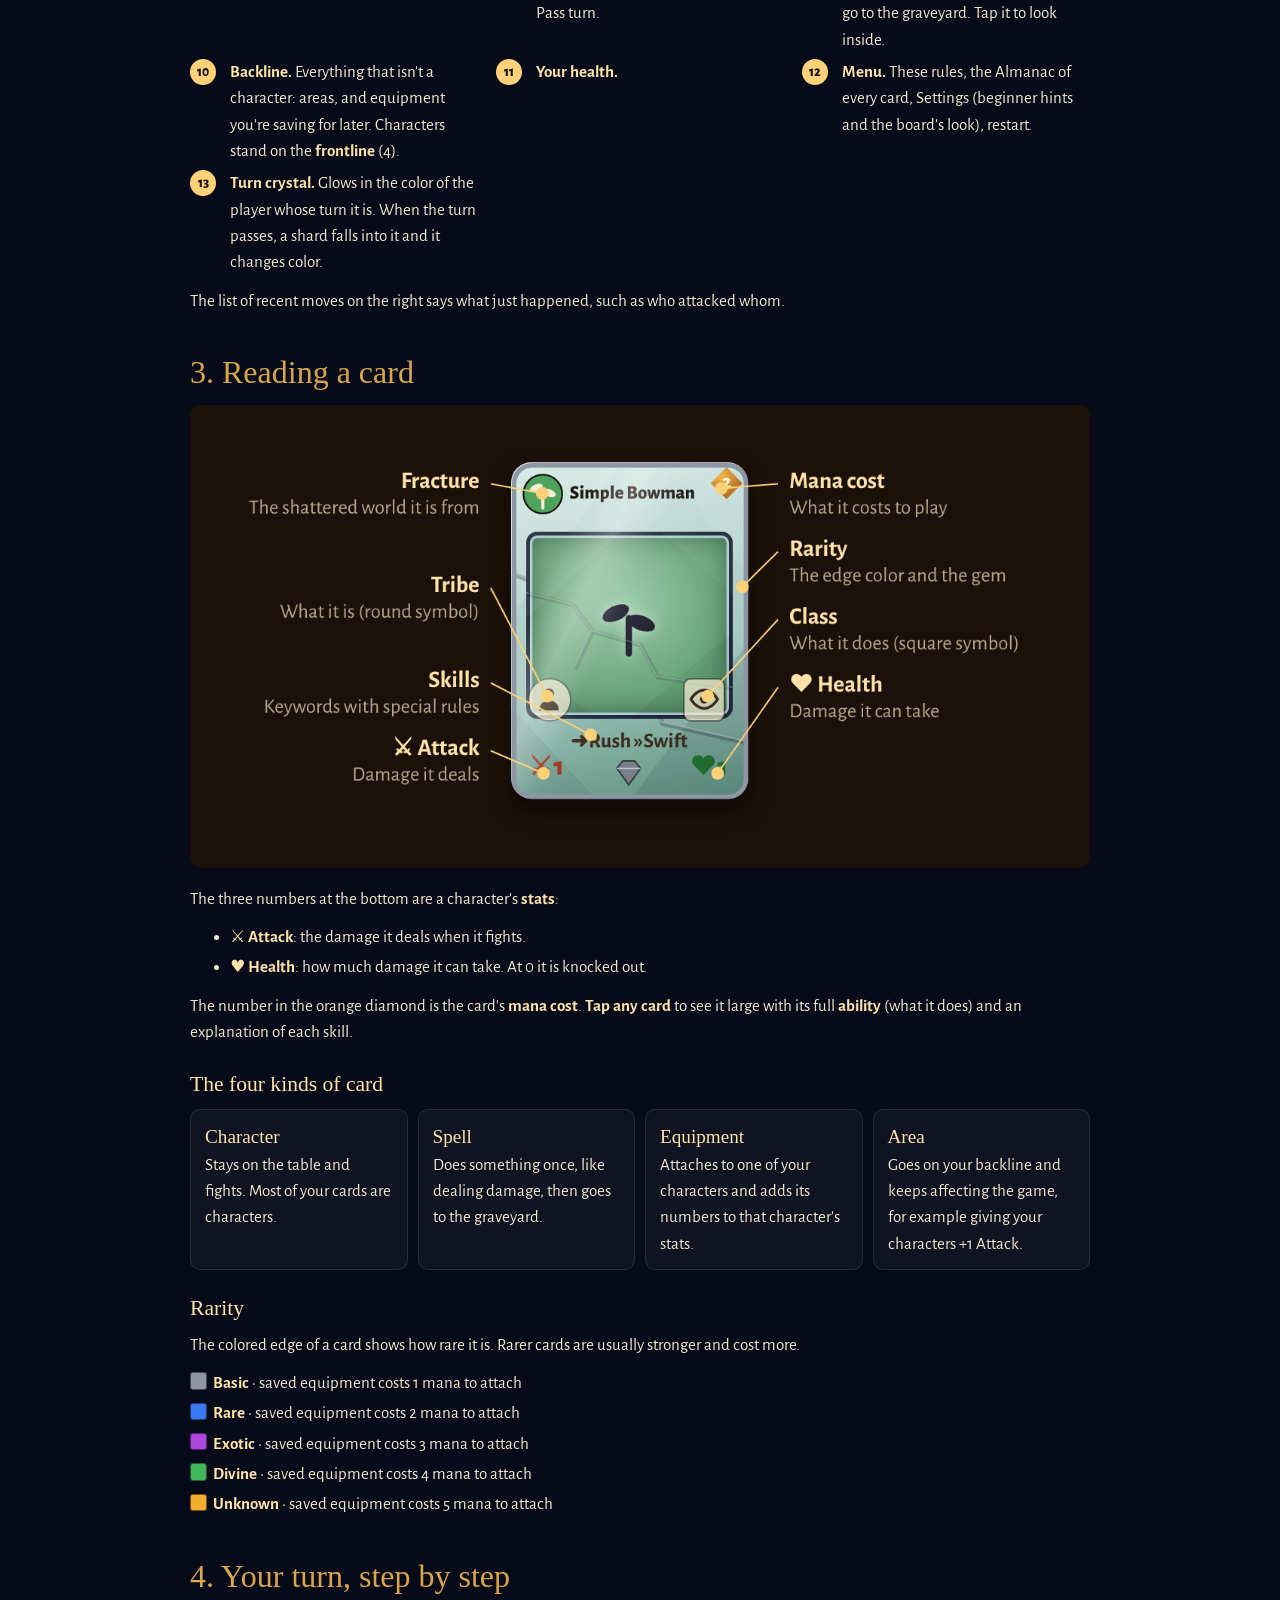
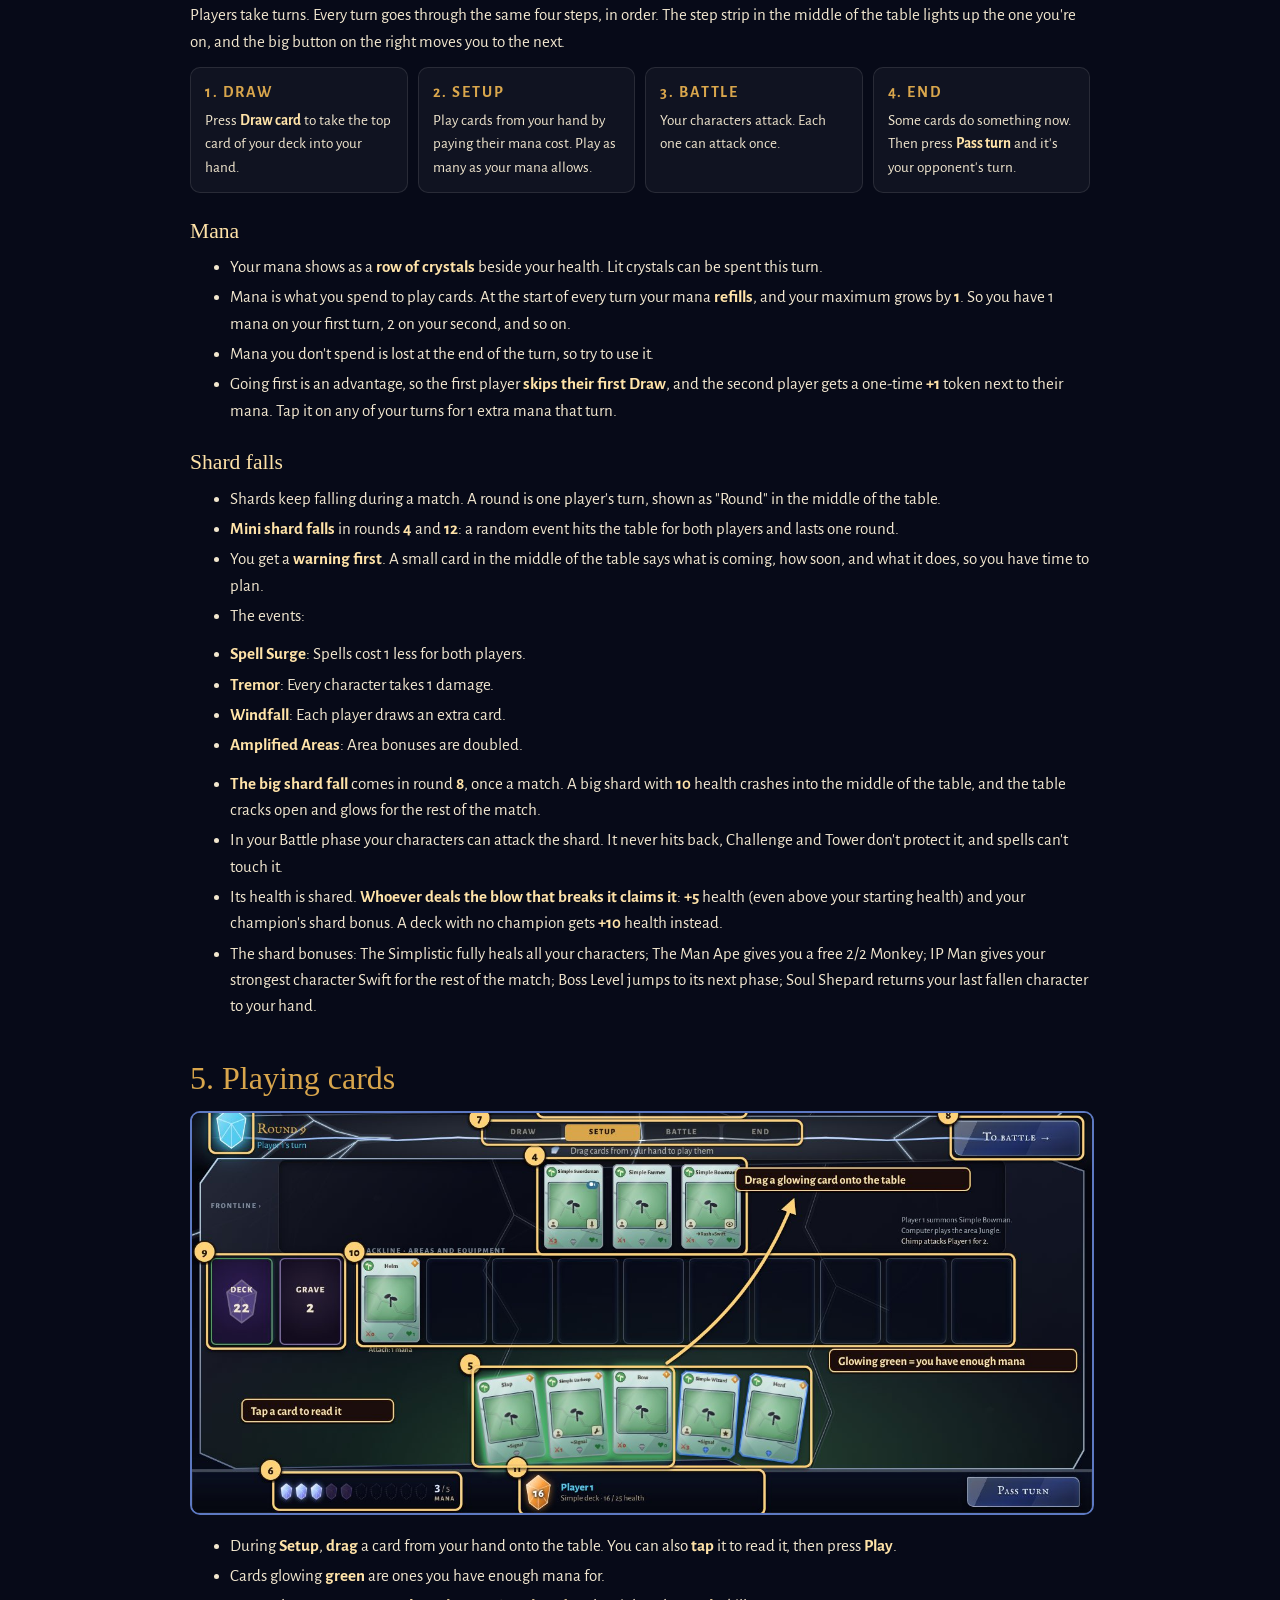
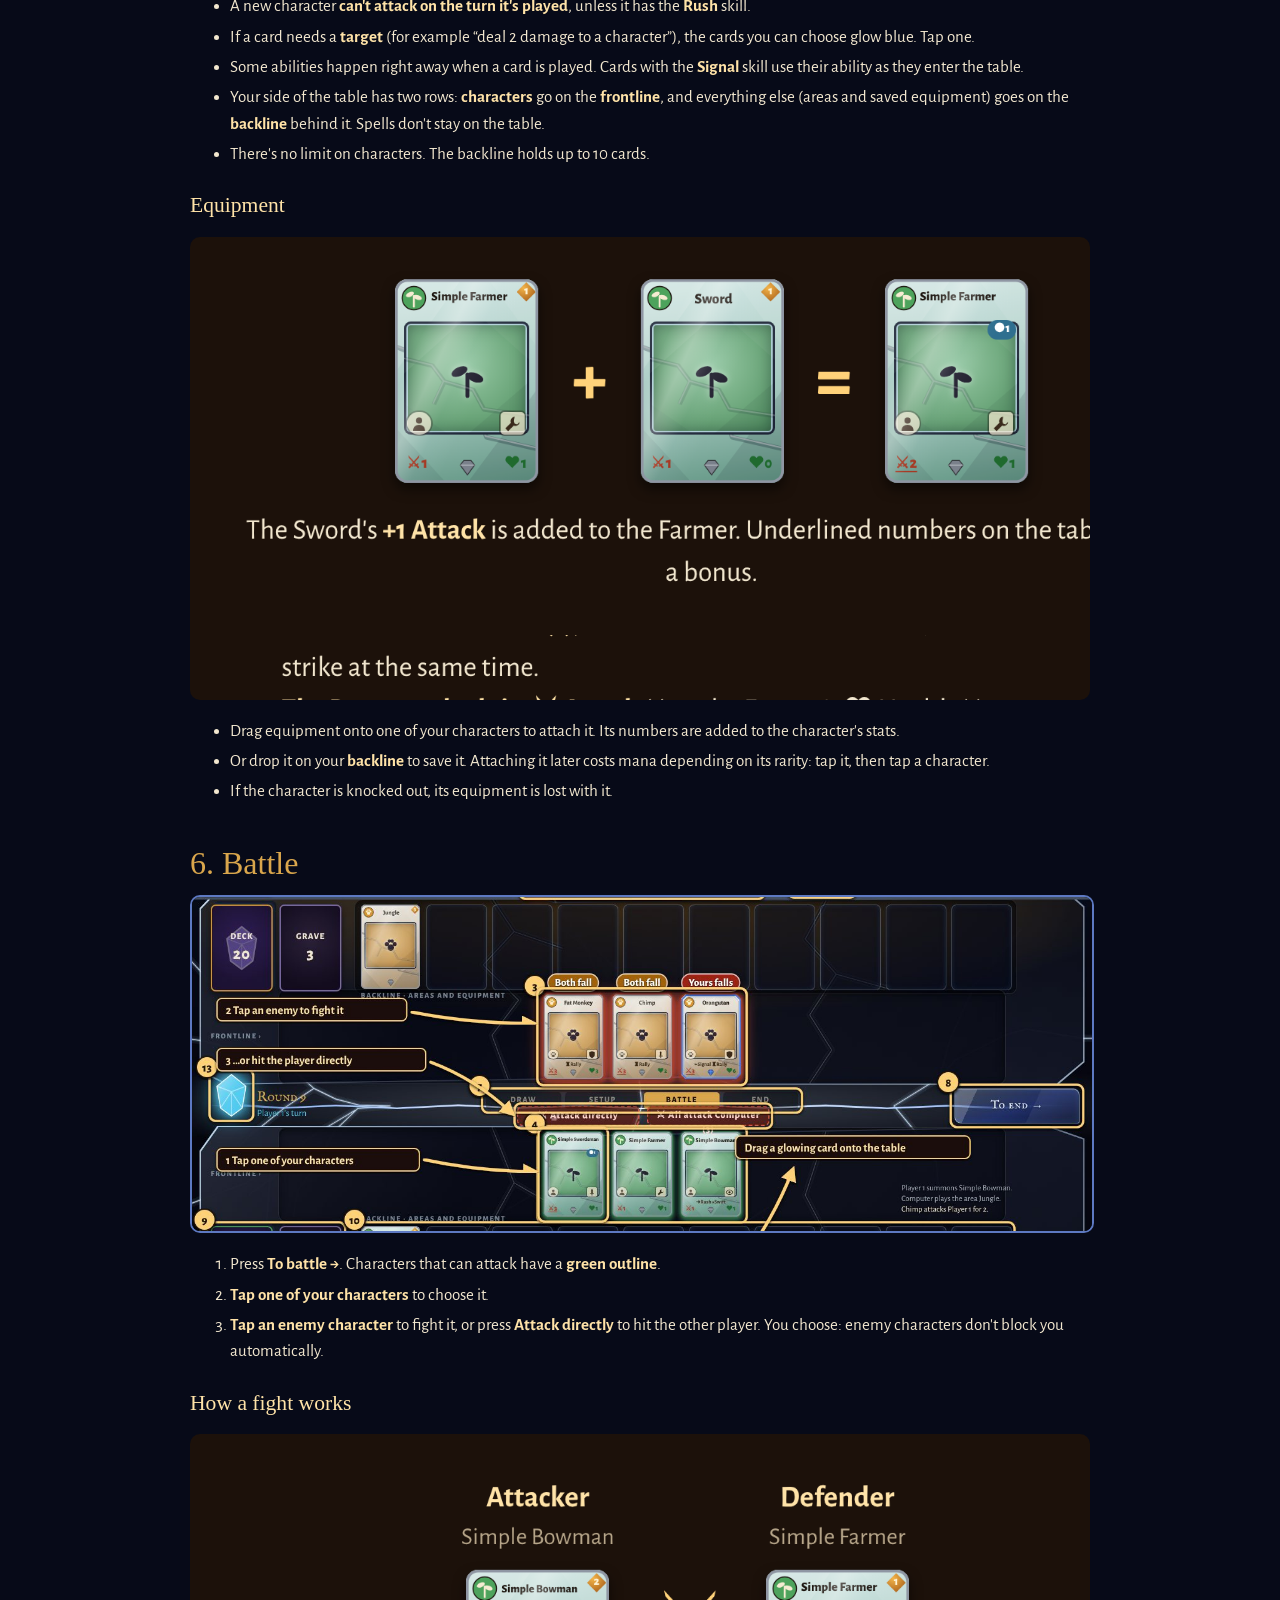
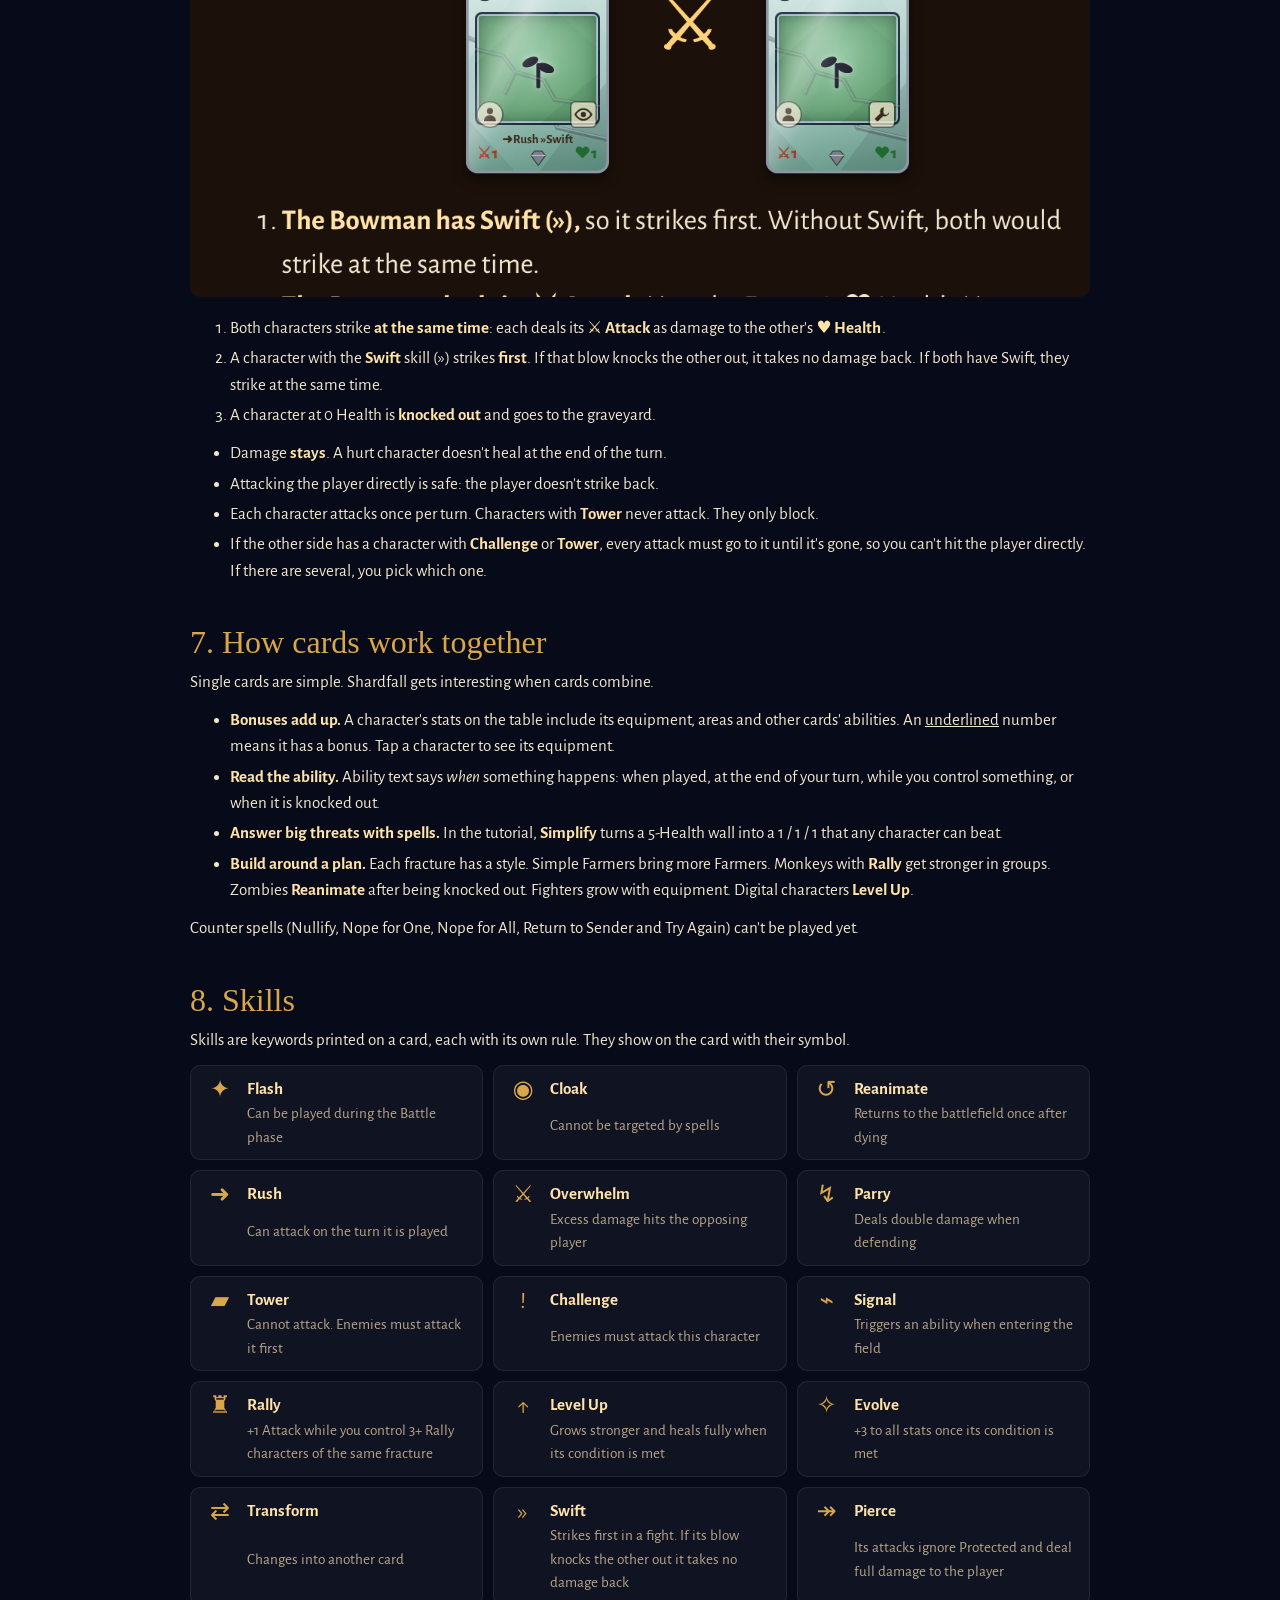
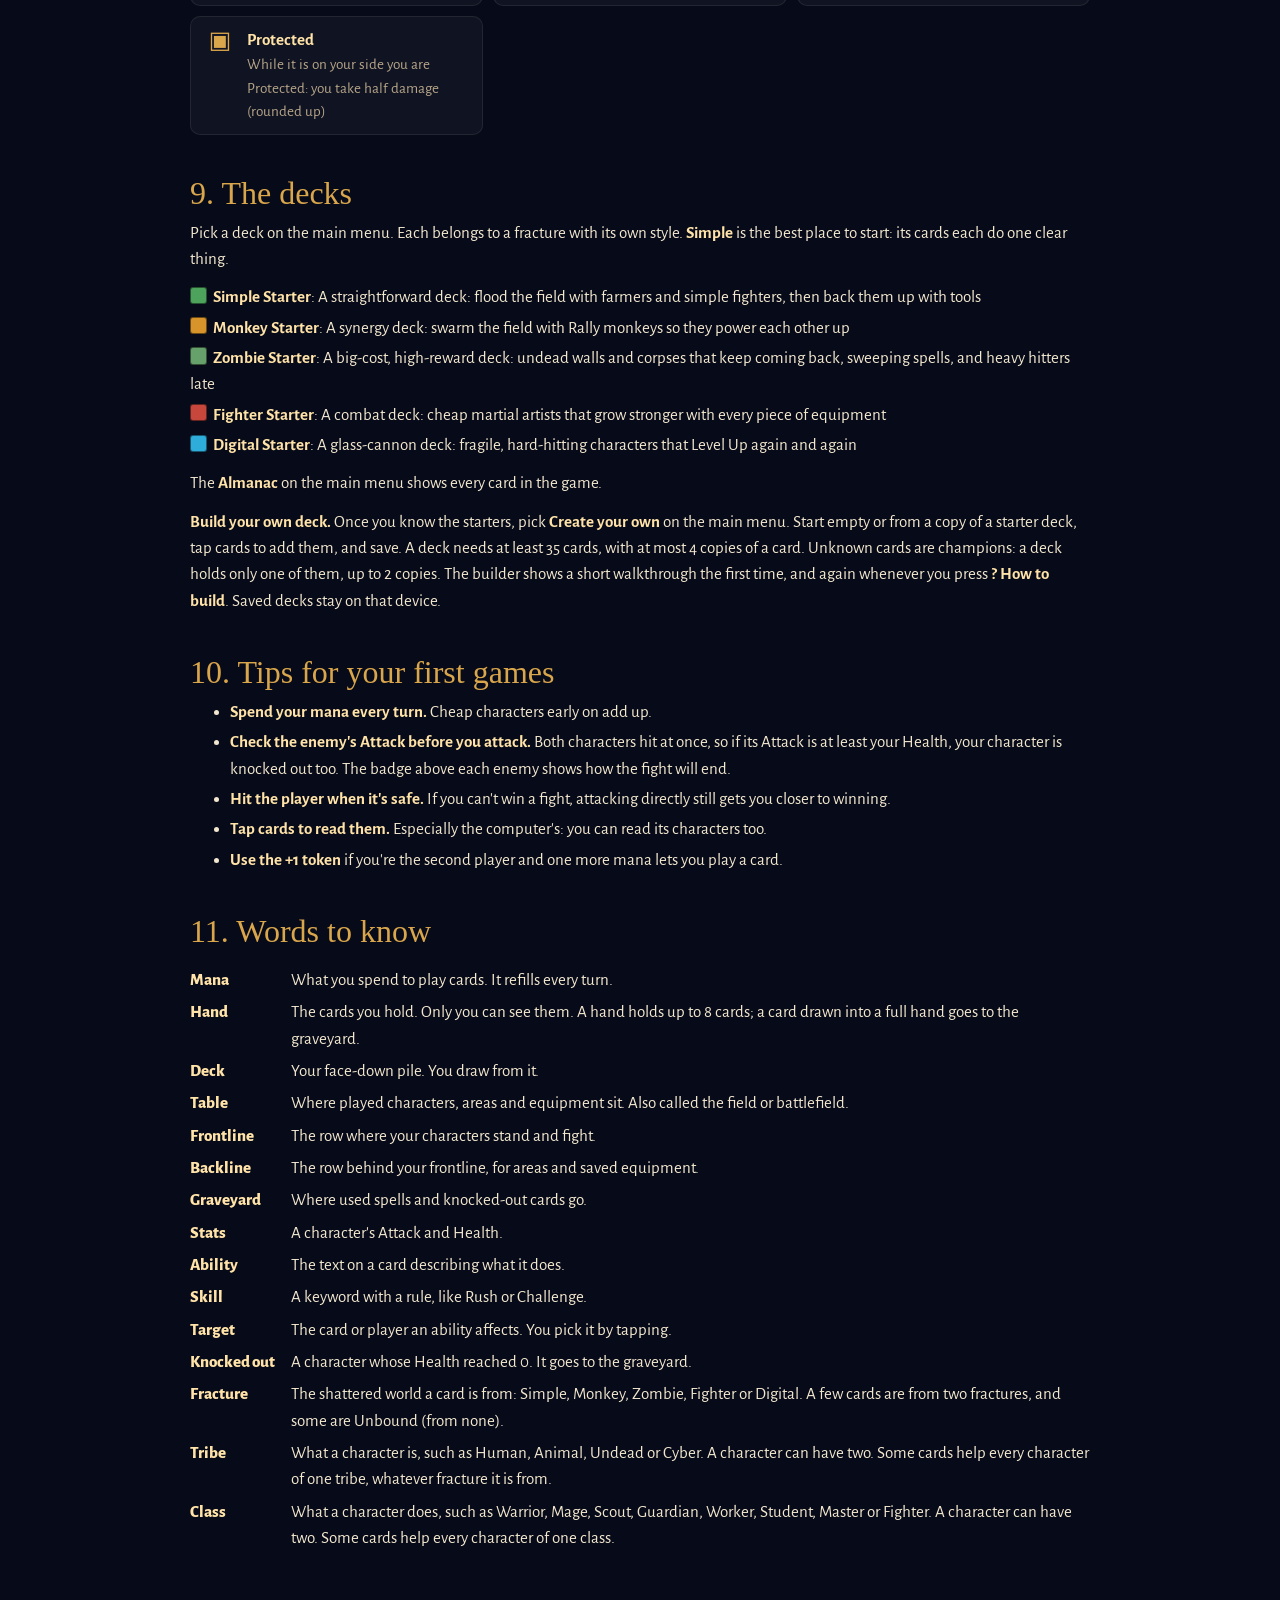
==== commit 38899118: "Big shard: 10 health; Soul Shepard's shard bonus returns the character to the hand Co-Authored-By: C" ====
--- a/guide.html
+++ b/guide.html
@@ -117,10 +117,10 @@
   </ul>
   <ul data-fill="events"></ul>
   <ul>
-    <li><b>The big shard fall</b> comes in round <b><span data-rule="shard_round">8</span></b>, once a match. A big shard with <b><span data-rule="shard_health">15</span></b> health crashes into the middle of the table, and the table cracks open and glows for the rest of the match.</li>
+    <li><b>The big shard fall</b> comes in round <b><span data-rule="shard_round">8</span></b>, once a match. A big shard with <b><span data-rule="shard_health">10</span></b> health crashes into the middle of the table, and the table cracks open and glows for the rest of the match.</li>
     <li>In your Battle phase your characters can attack the shard. It never hits back, Challenge and Tower don't protect it, and spells can't touch it.</li>
     <li>Its health is shared. <b>Whoever deals the blow that breaks it claims it</b>: <b>+<span data-rule="shard_gain">5</span></b> health (even above your starting health) and your champion's shard bonus. A deck with no champion gets <b>+<span data-rule="shard_gain_no_champion">10</span></b> health instead.</li>
-    <li>The shard bonuses: The Simplistic fully heals all your characters; The Man Ape gives you a free 2/2 Monkey; IP Man gives your strongest character Swift for the rest of the match; Boss Level jumps to its next phase; Soul Shepard brings back your last fallen character.</li>
+    <li>The shard bonuses: The Simplistic fully heals all your characters; The Man Ape gives you a free 2/2 Monkey; IP Man gives your strongest character Swift for the rest of the match; Boss Level jumps to its next phase; Soul Shepard returns your last fallen character to your hand.</li>
   </ul>
 
   <h2 id="playing">5. Playing cards</h2>
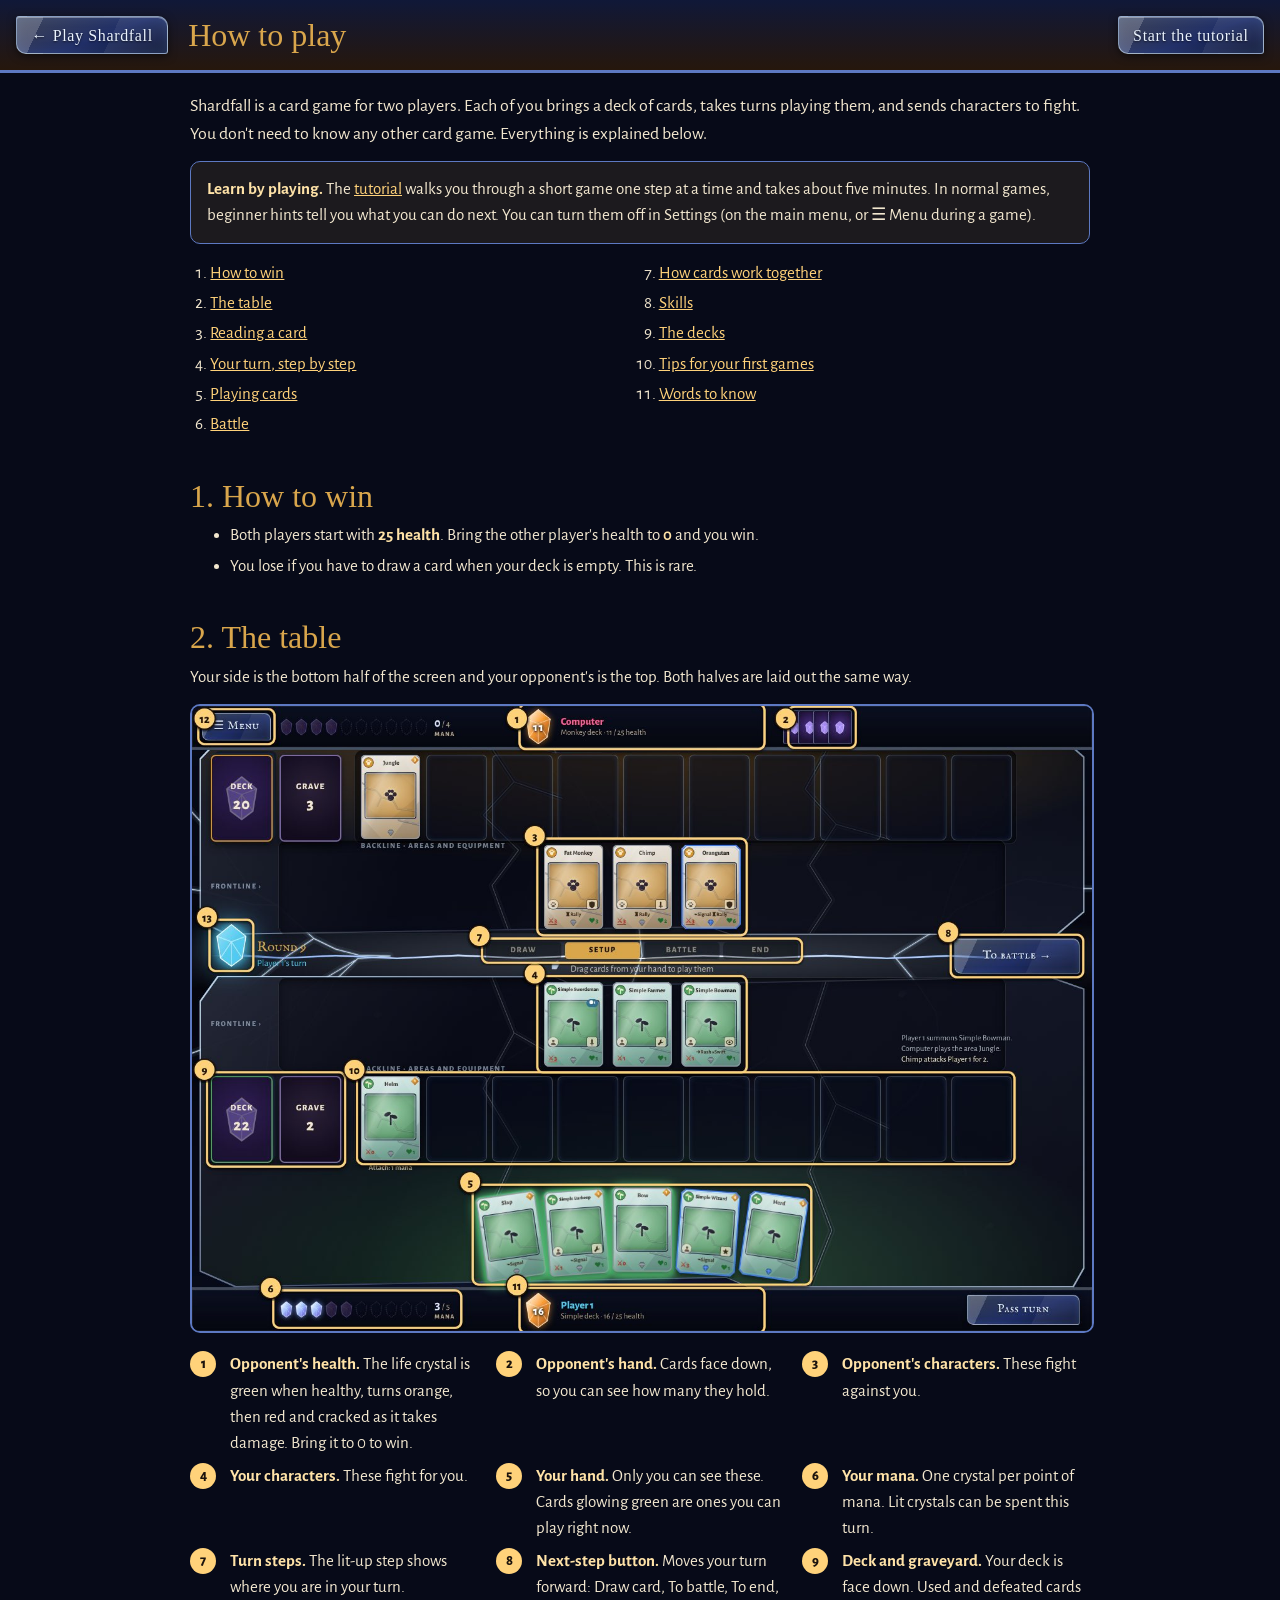
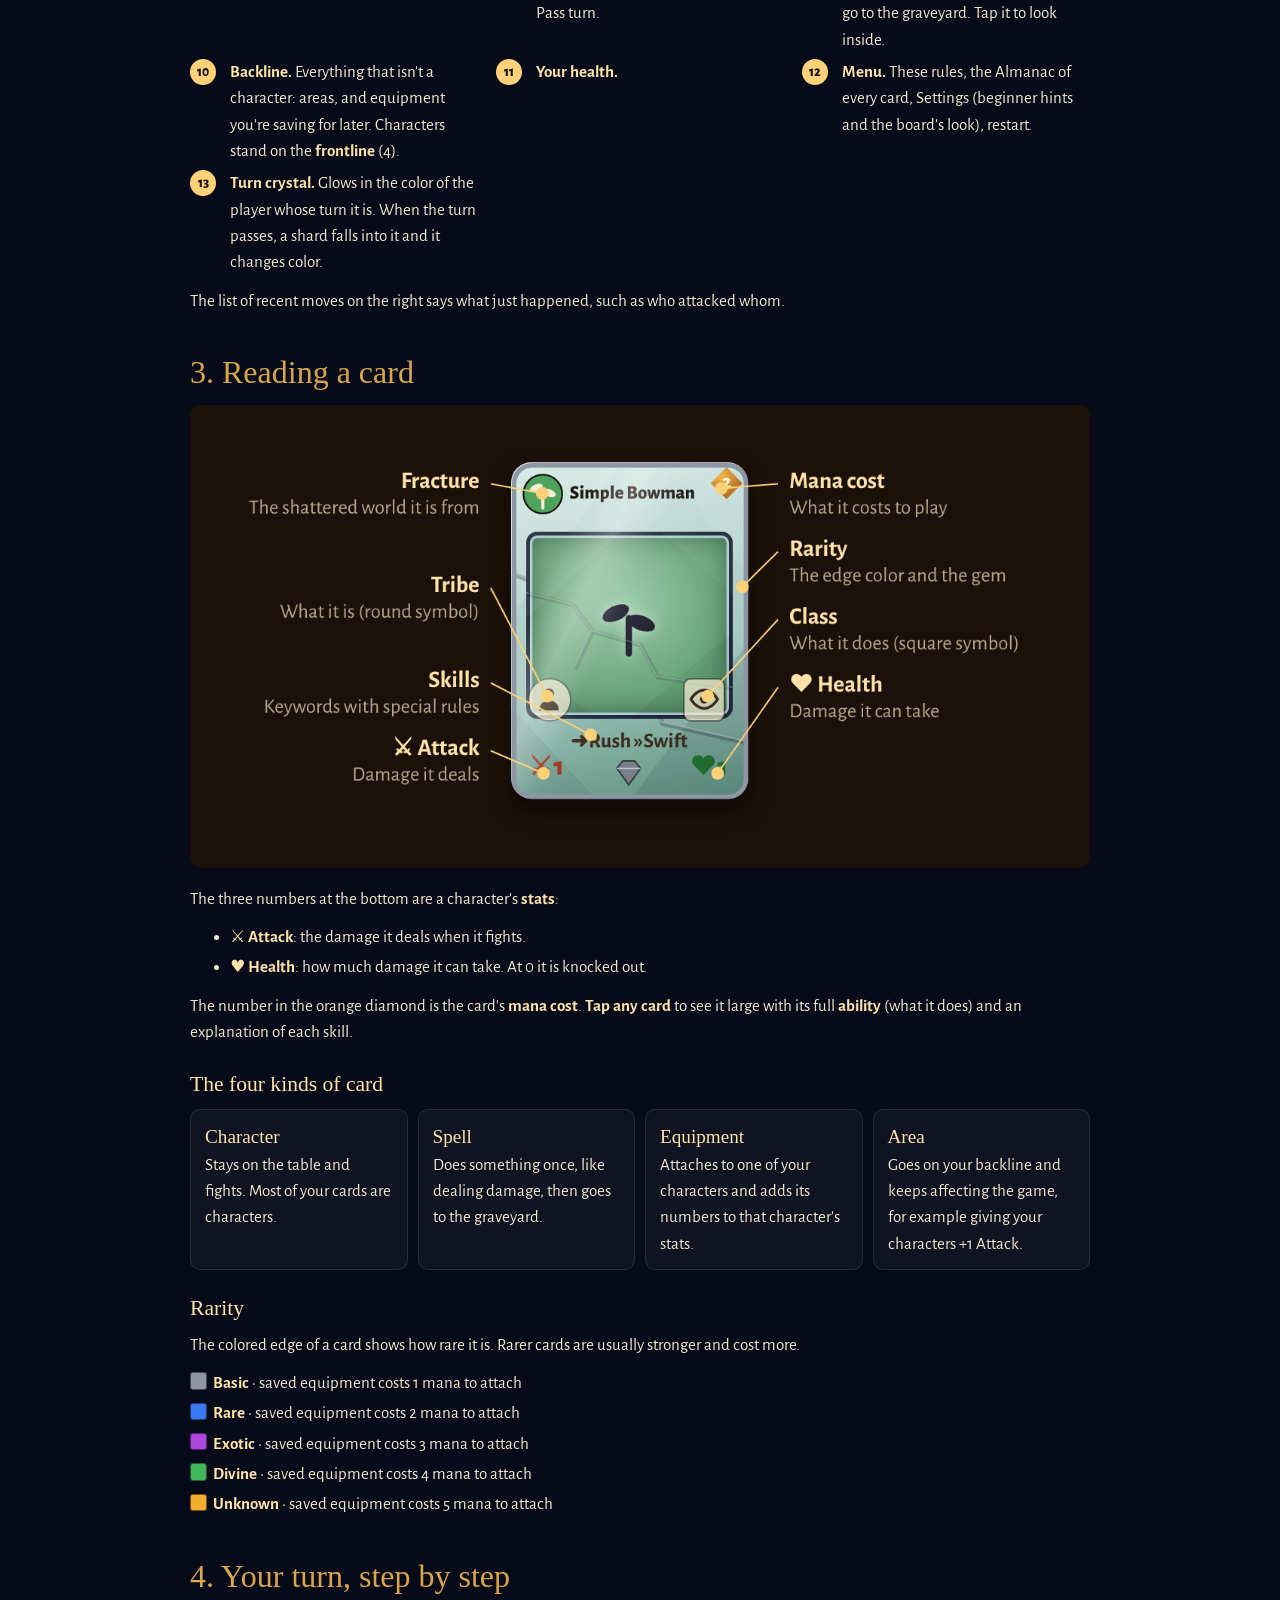
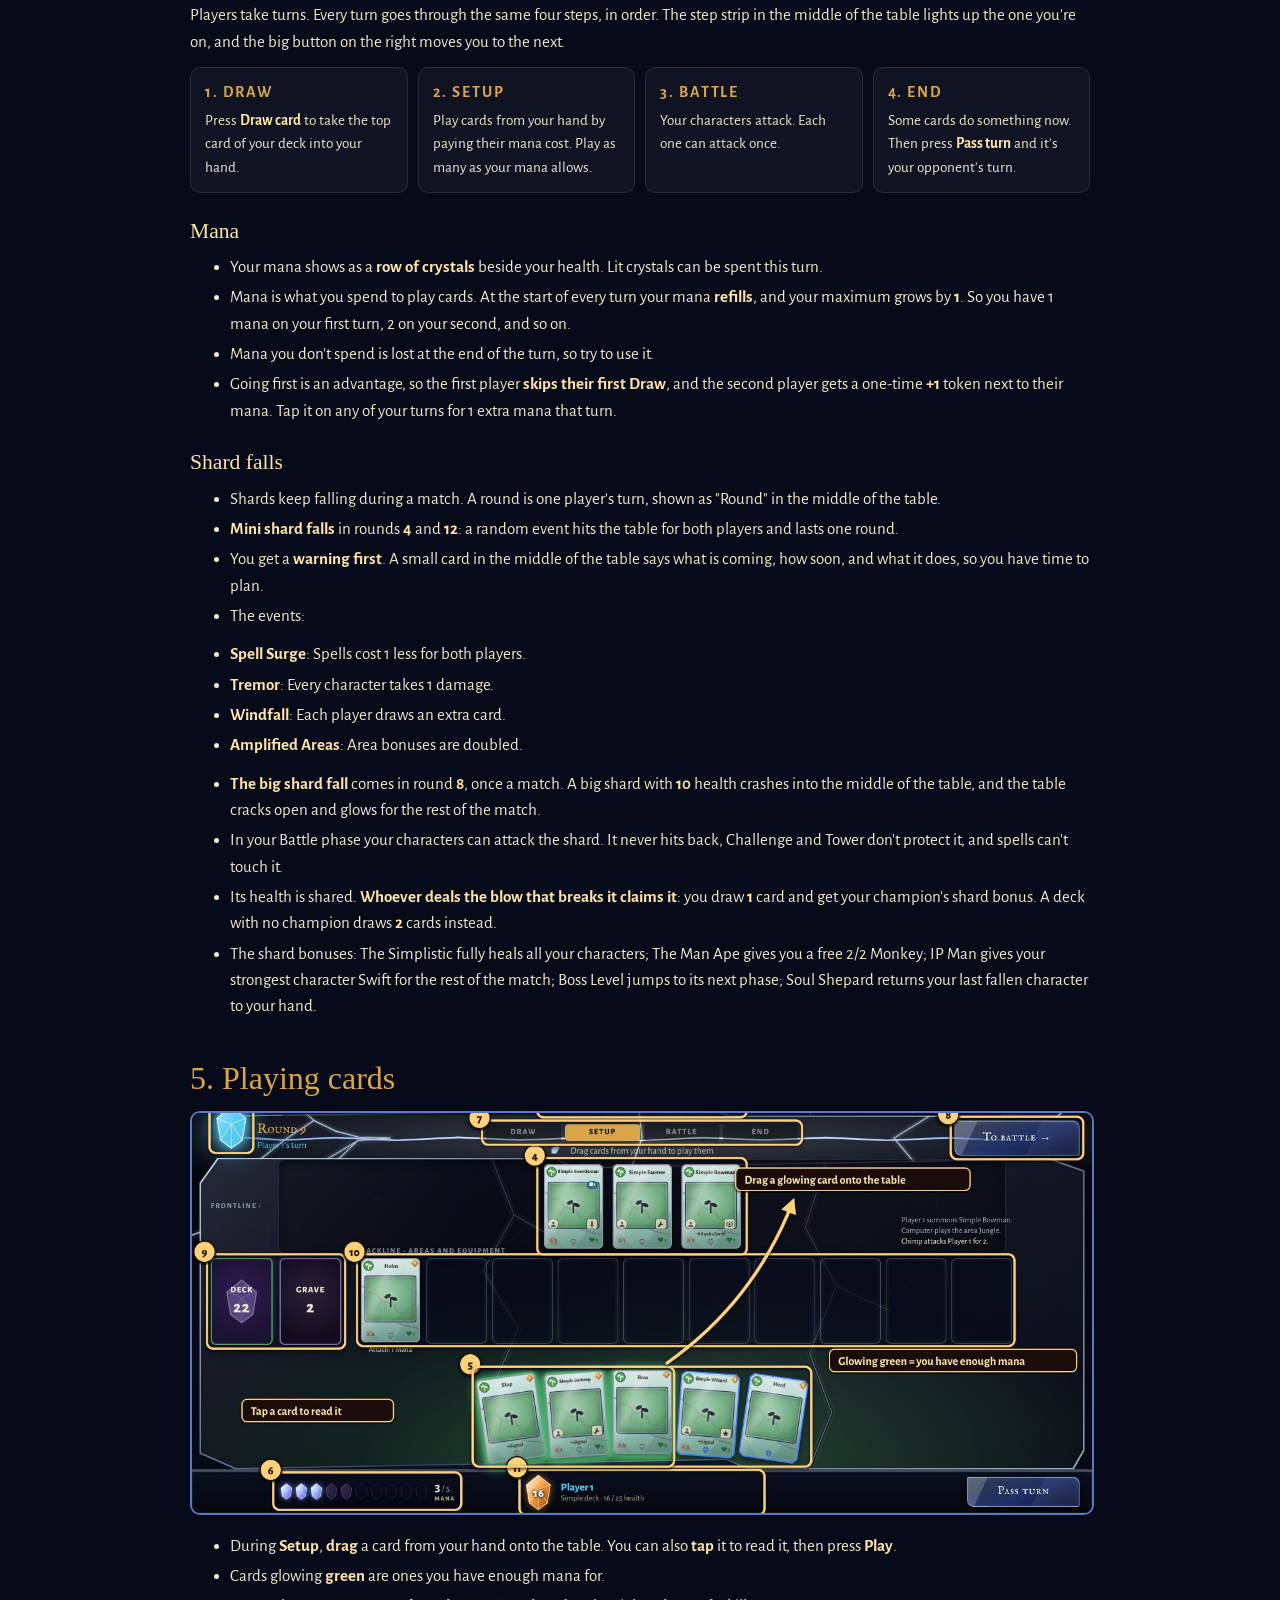
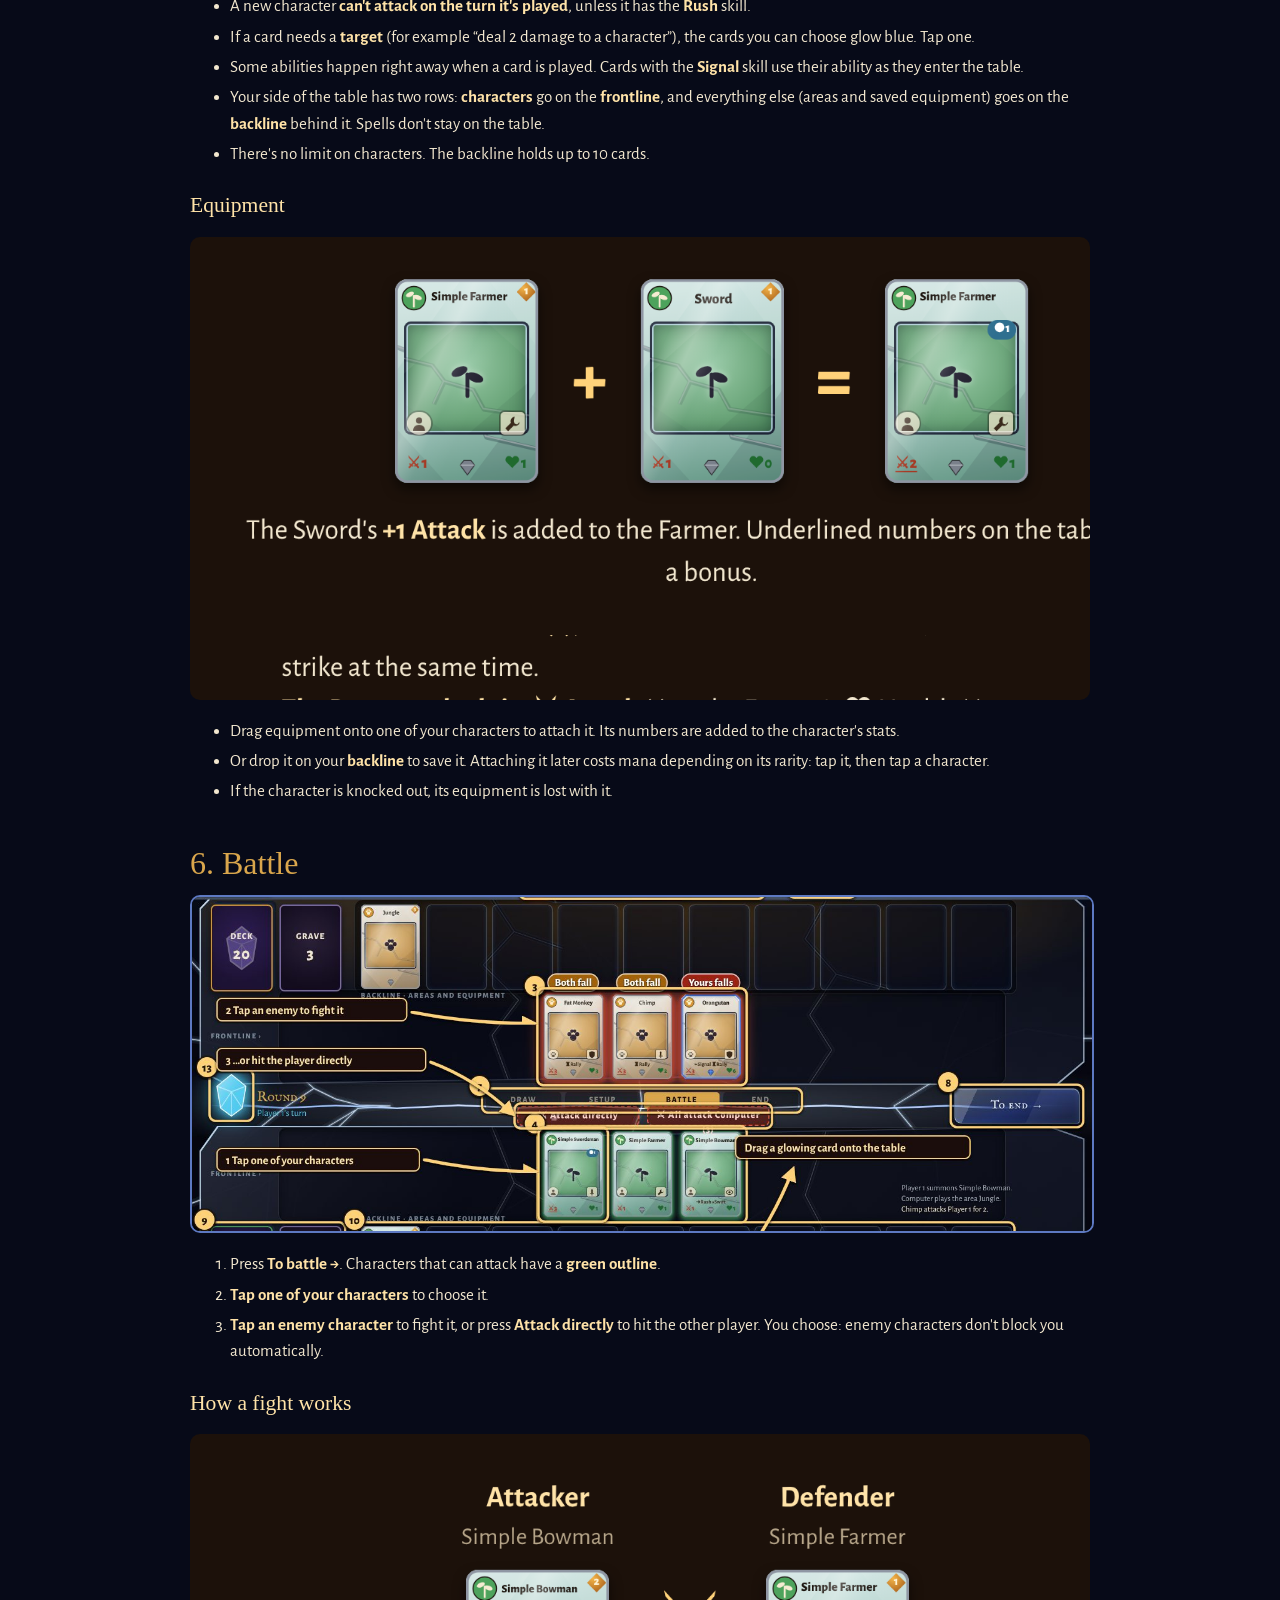
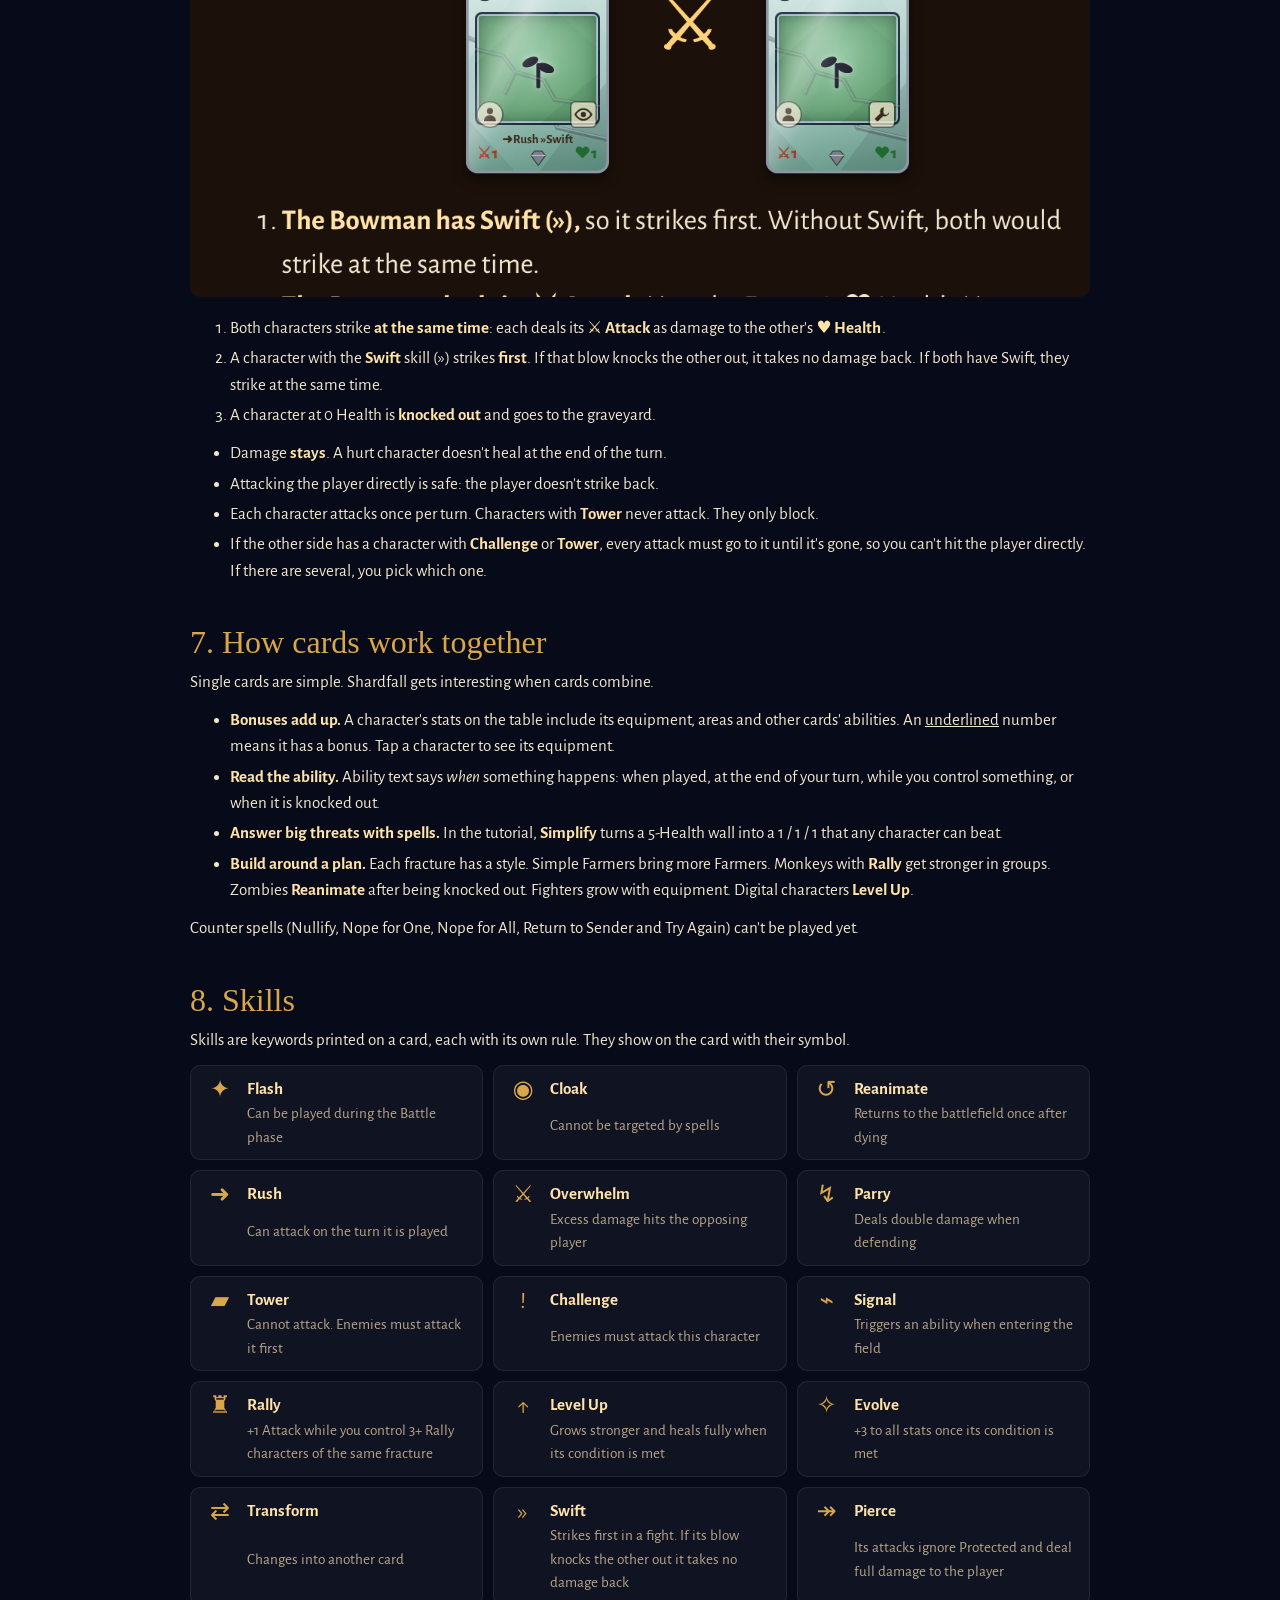
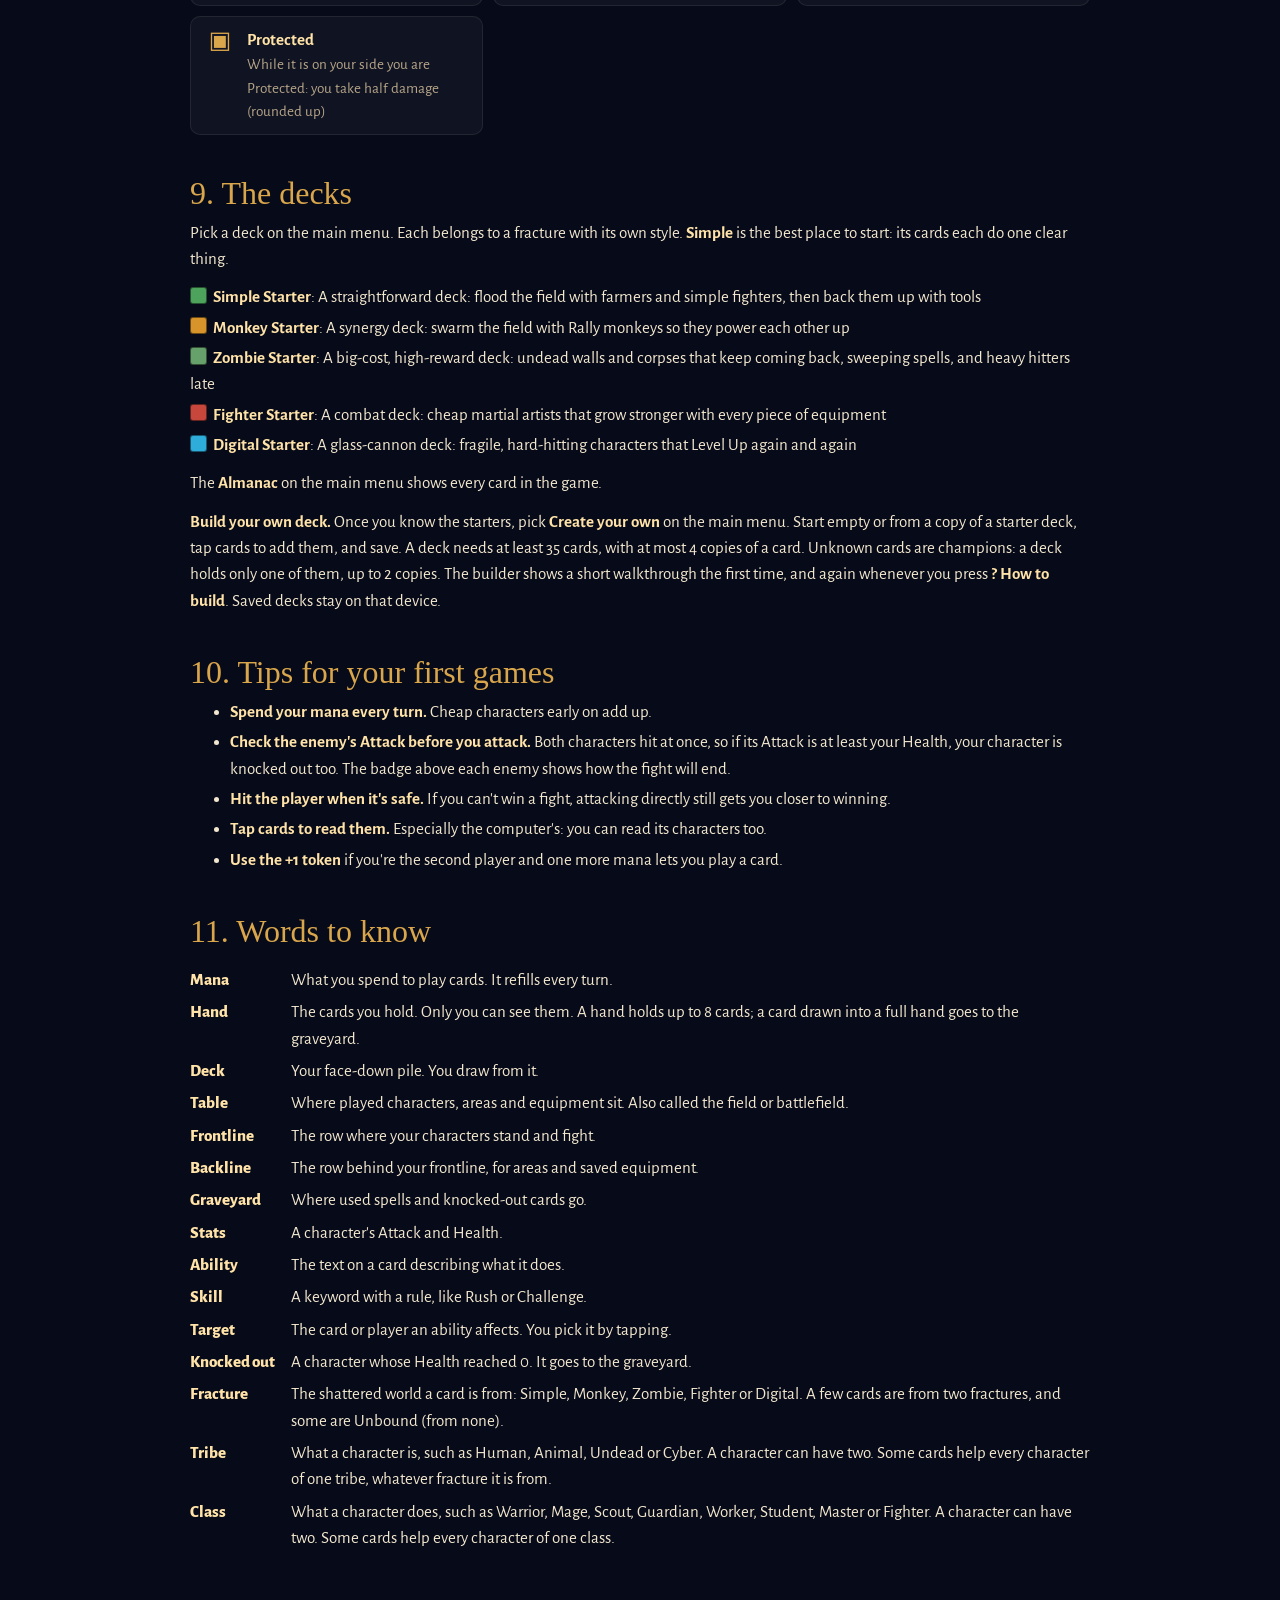
==== commit eafc47d8: "Big shard reward: a card instead of health (2 with no champion); Boss Phases Final Phase is +1/+1 Al" ====
--- a/guide.html
+++ b/guide.html
@@ -119,7 +119,7 @@
   <ul>
     <li><b>The big shard fall</b> comes in round <b><span data-rule="shard_round">8</span></b>, once a match. A big shard with <b><span data-rule="shard_health">10</span></b> health crashes into the middle of the table, and the table cracks open and glows for the rest of the match.</li>
     <li>In your Battle phase your characters can attack the shard. It never hits back, Challenge and Tower don't protect it, and spells can't touch it.</li>
-    <li>Its health is shared. <b>Whoever deals the blow that breaks it claims it</b>: <b>+<span data-rule="shard_gain">5</span></b> health (even above your starting health) and your champion's shard bonus. A deck with no champion gets <b>+<span data-rule="shard_gain_no_champion">10</span></b> health instead.</li>
+    <li>Its health is shared. <b>Whoever deals the blow that breaks it claims it</b>: you draw <b><span data-rule="shard_draw">1</span></b> card and get your champion's shard bonus. A deck with no champion draws <b><span data-rule="shard_draw_no_champion">2</span></b> cards instead.</li>
     <li>The shard bonuses: The Simplistic fully heals all your characters; The Man Ape gives you a free 2/2 Monkey; IP Man gives your strongest character Swift for the rest of the match; Boss Level jumps to its next phase; Soul Shepard returns your last fallen character to your hand.</li>
   </ul>
 
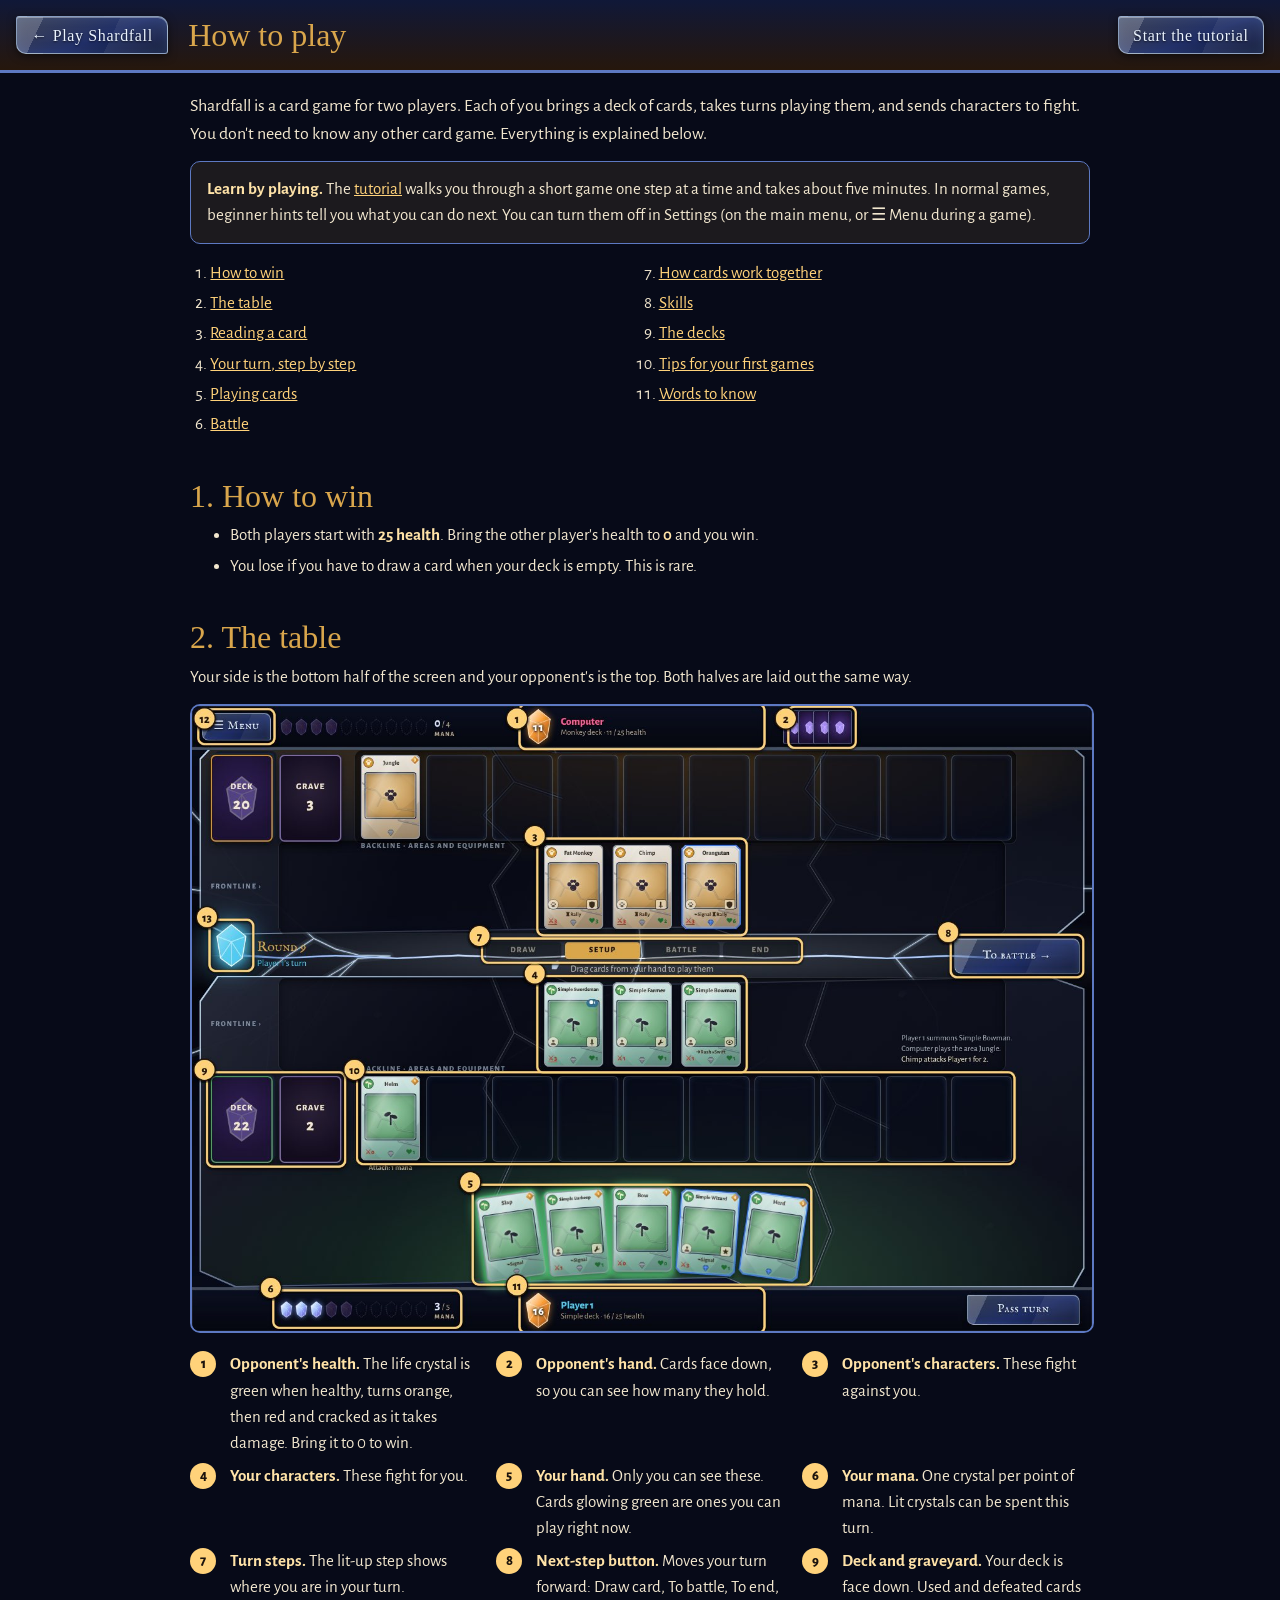
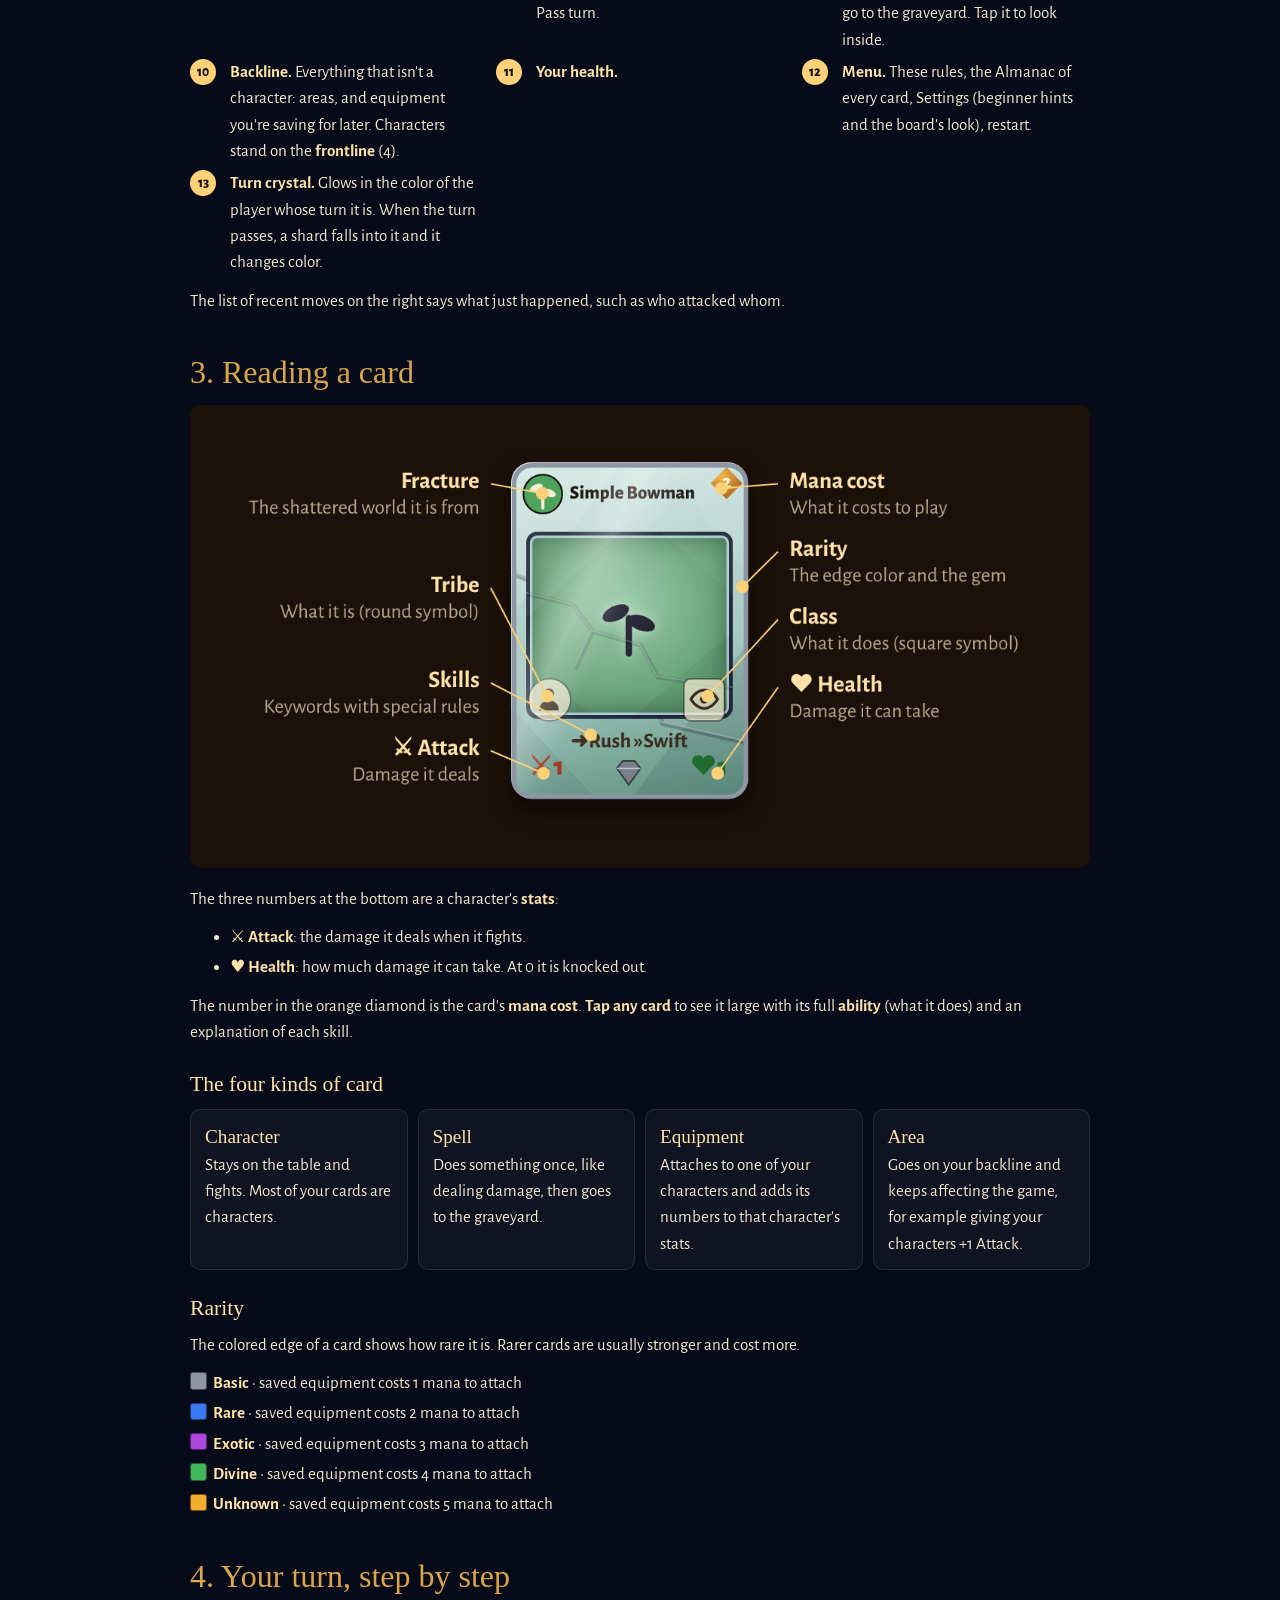
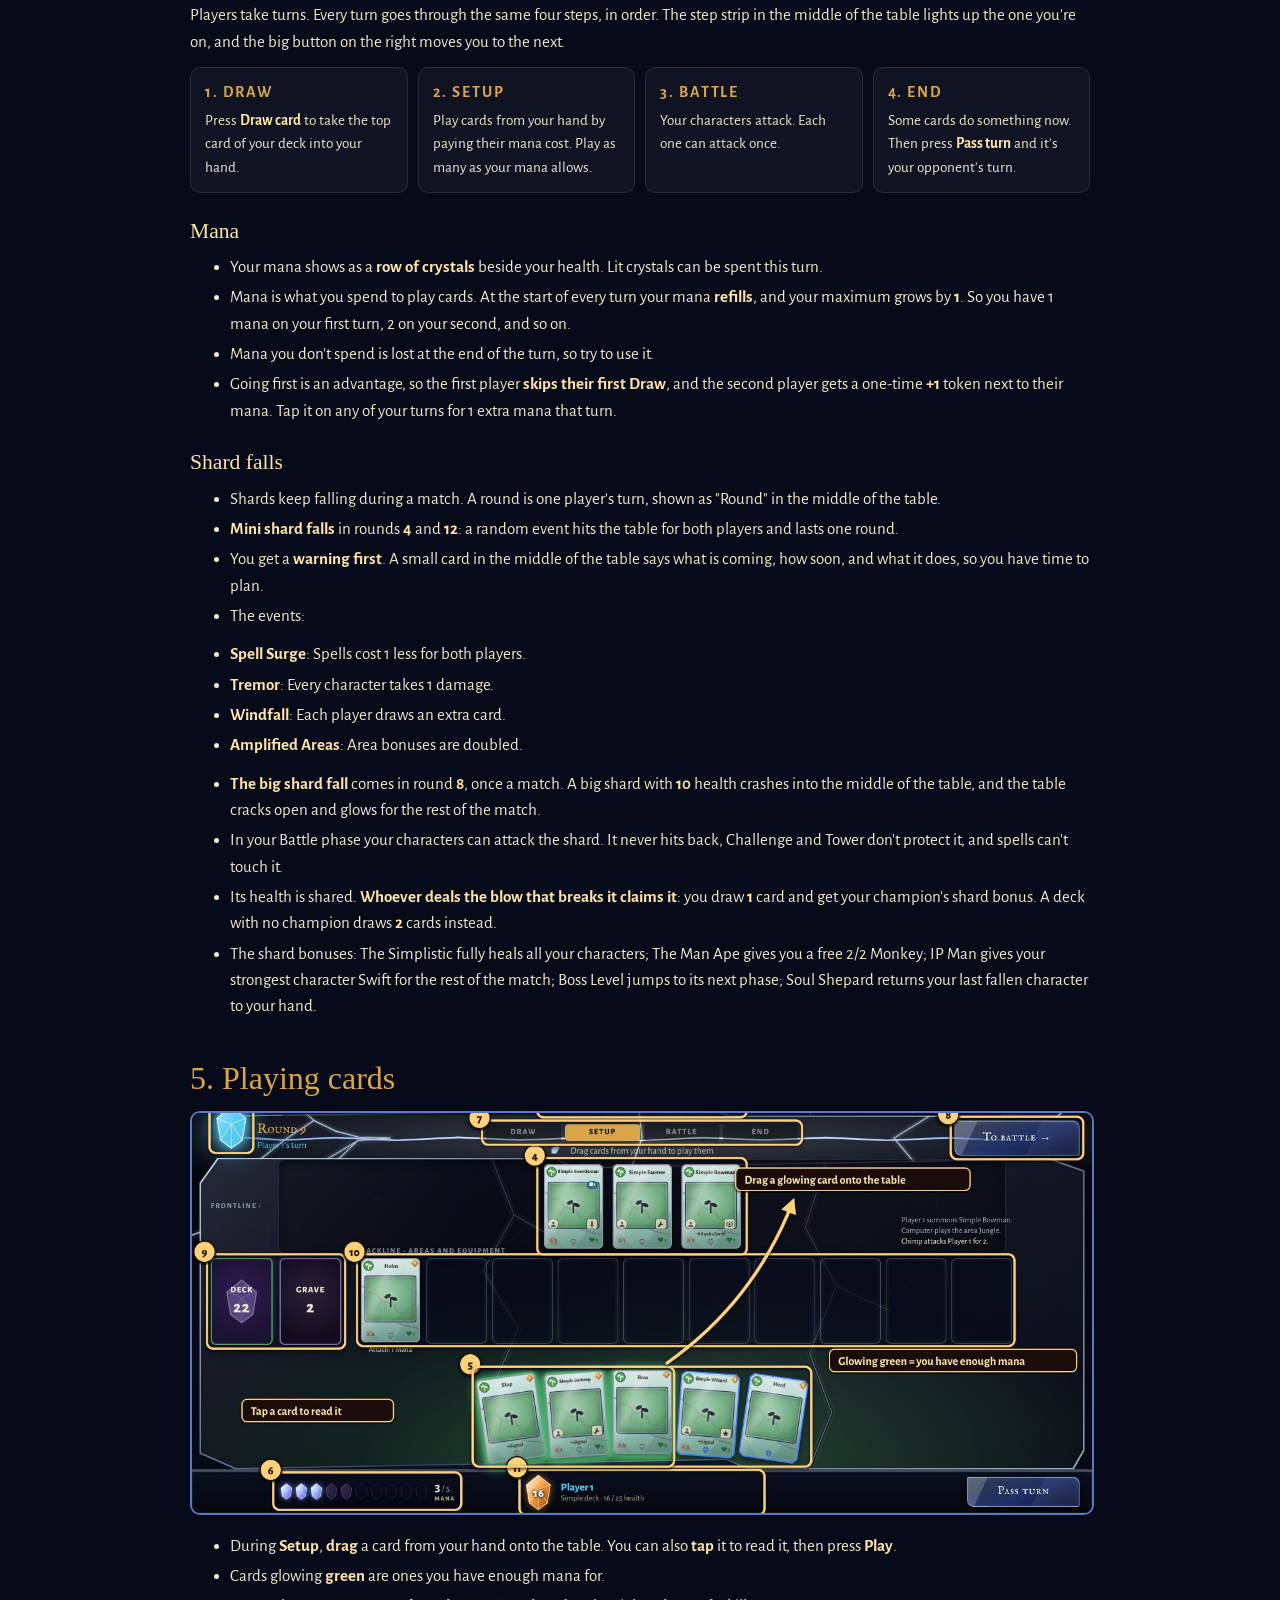
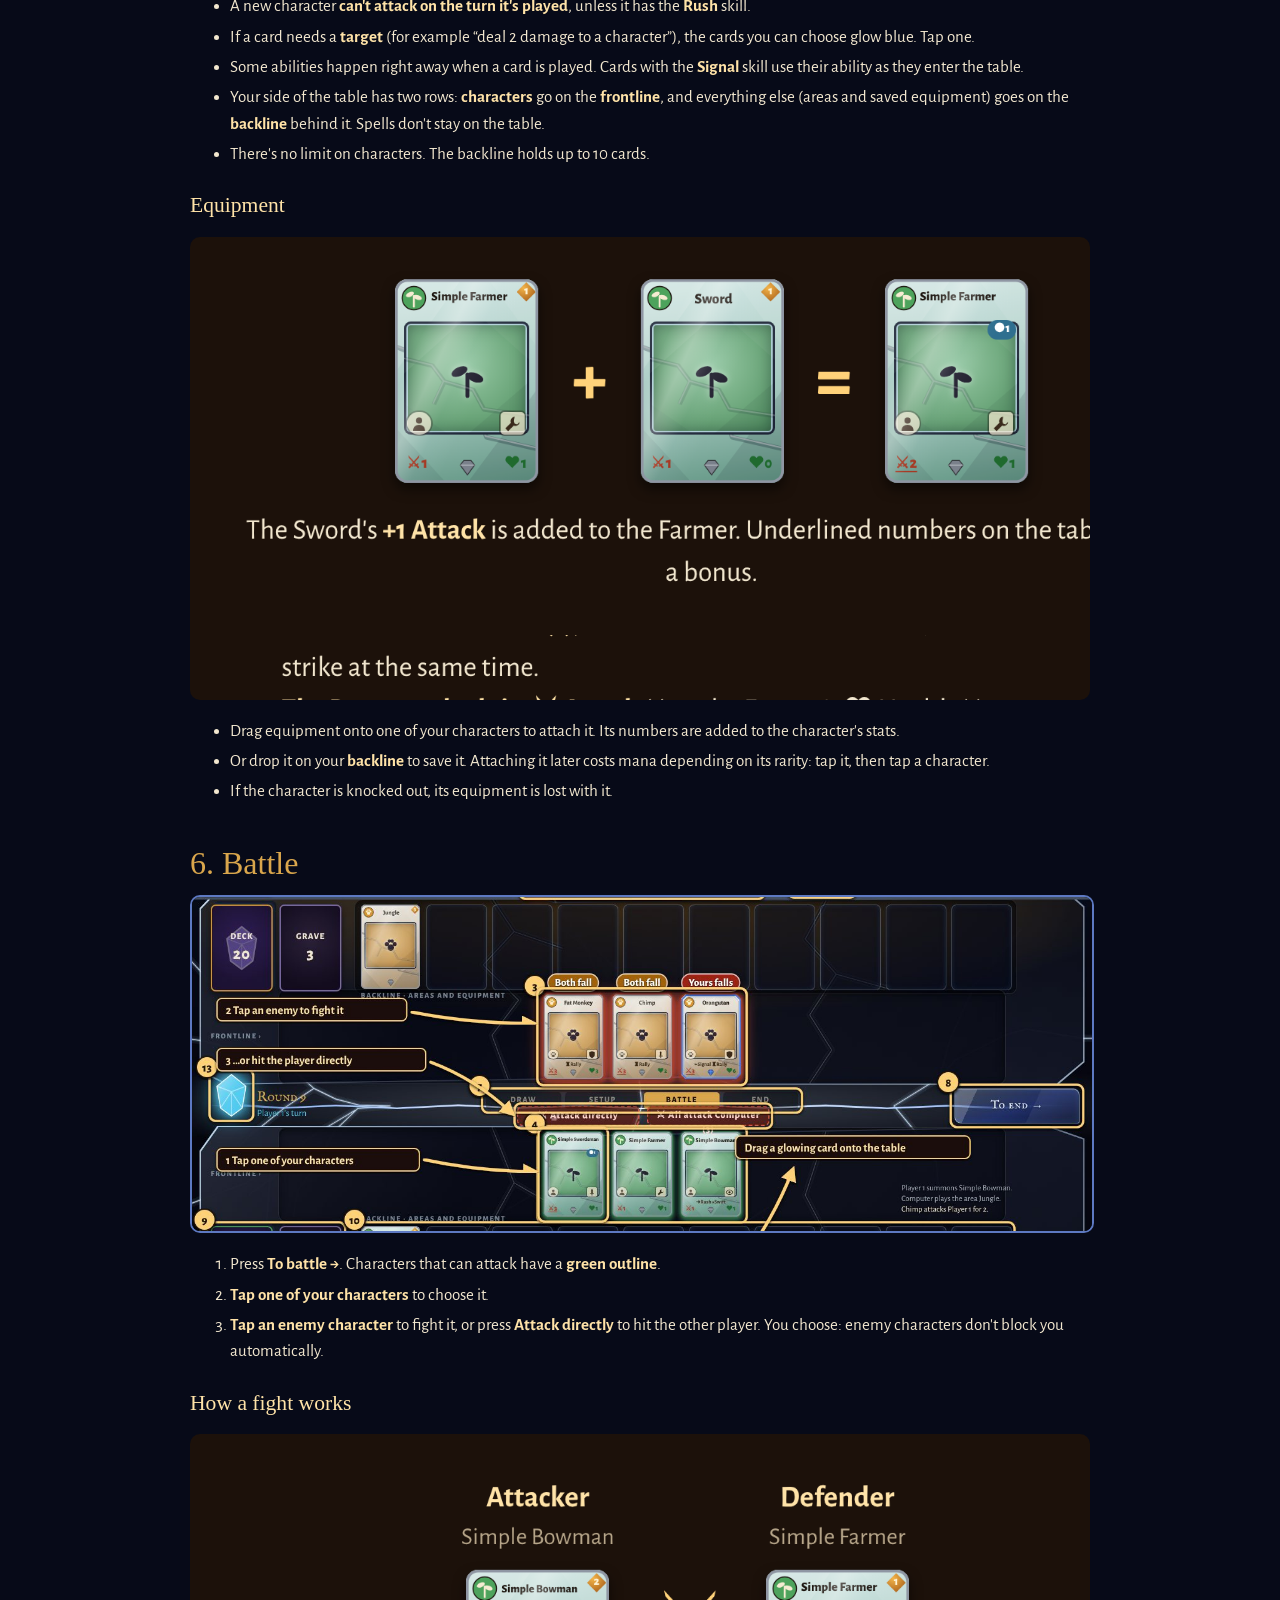
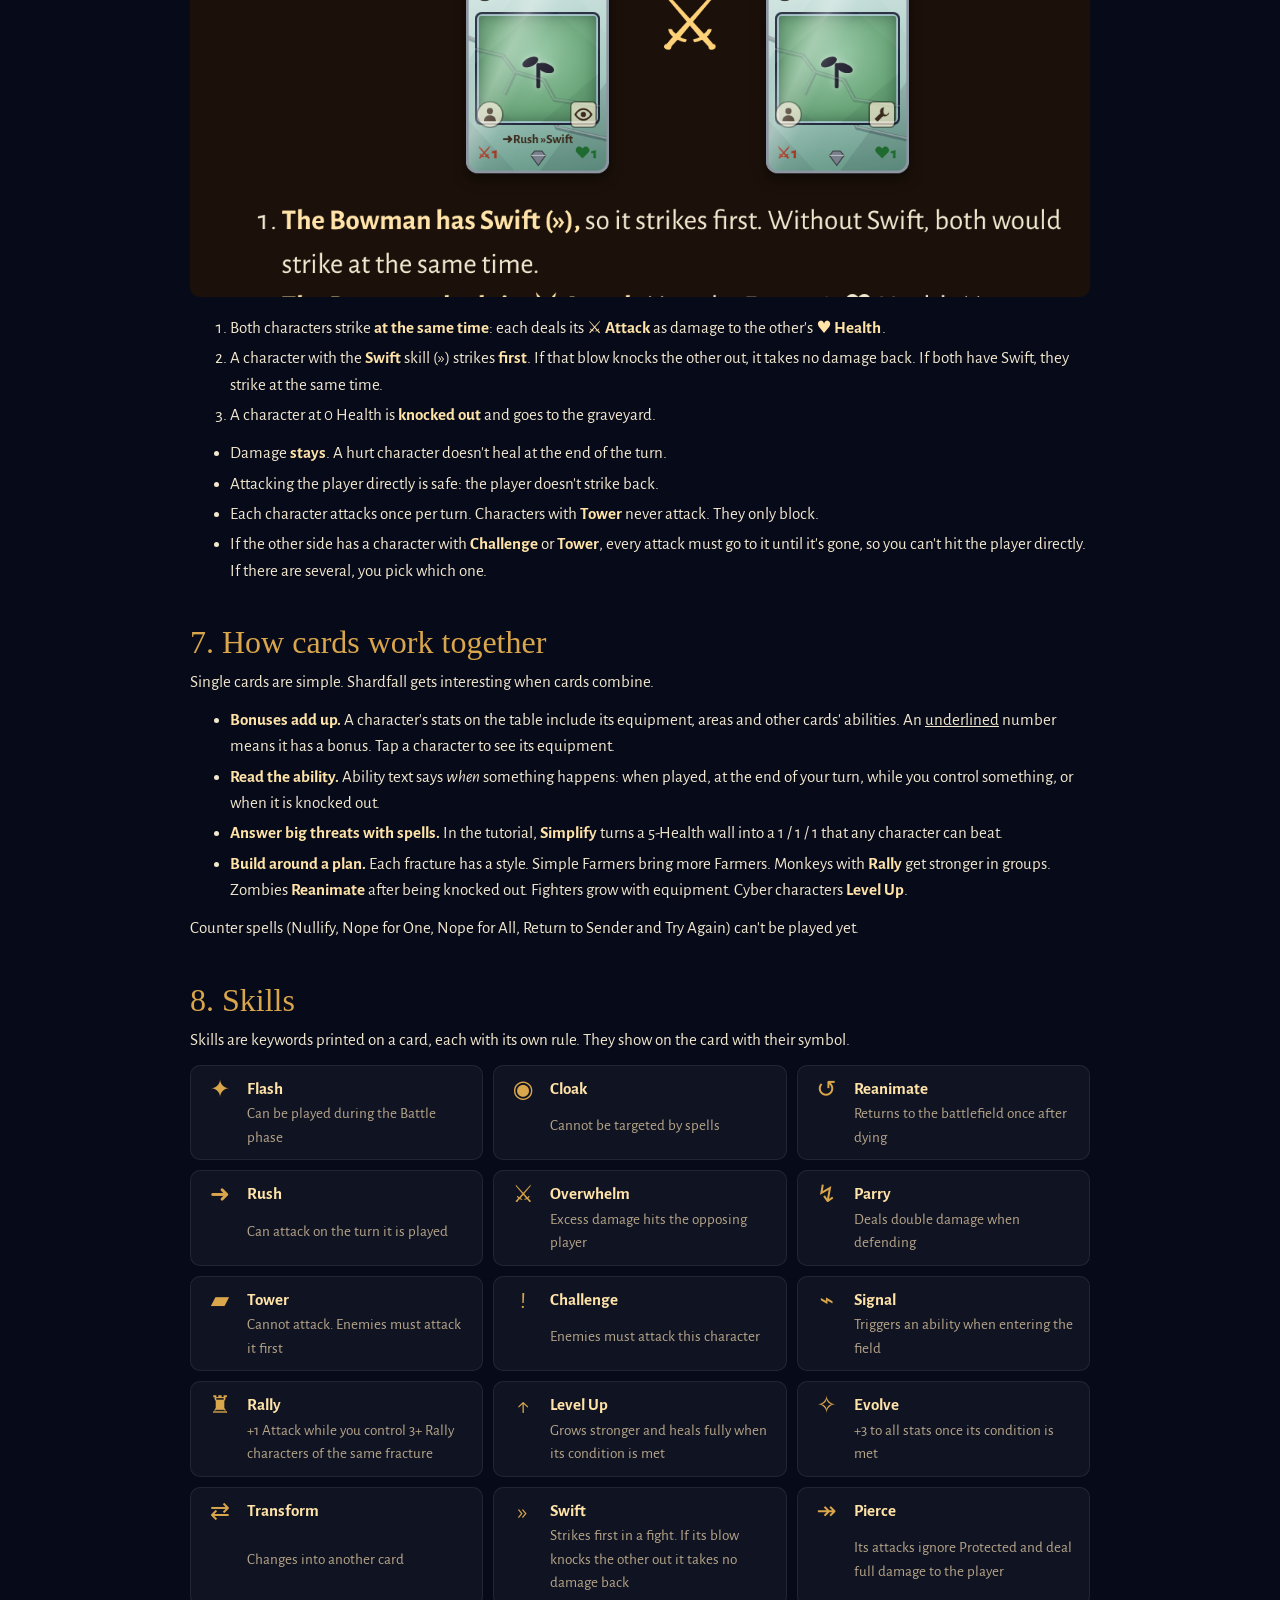
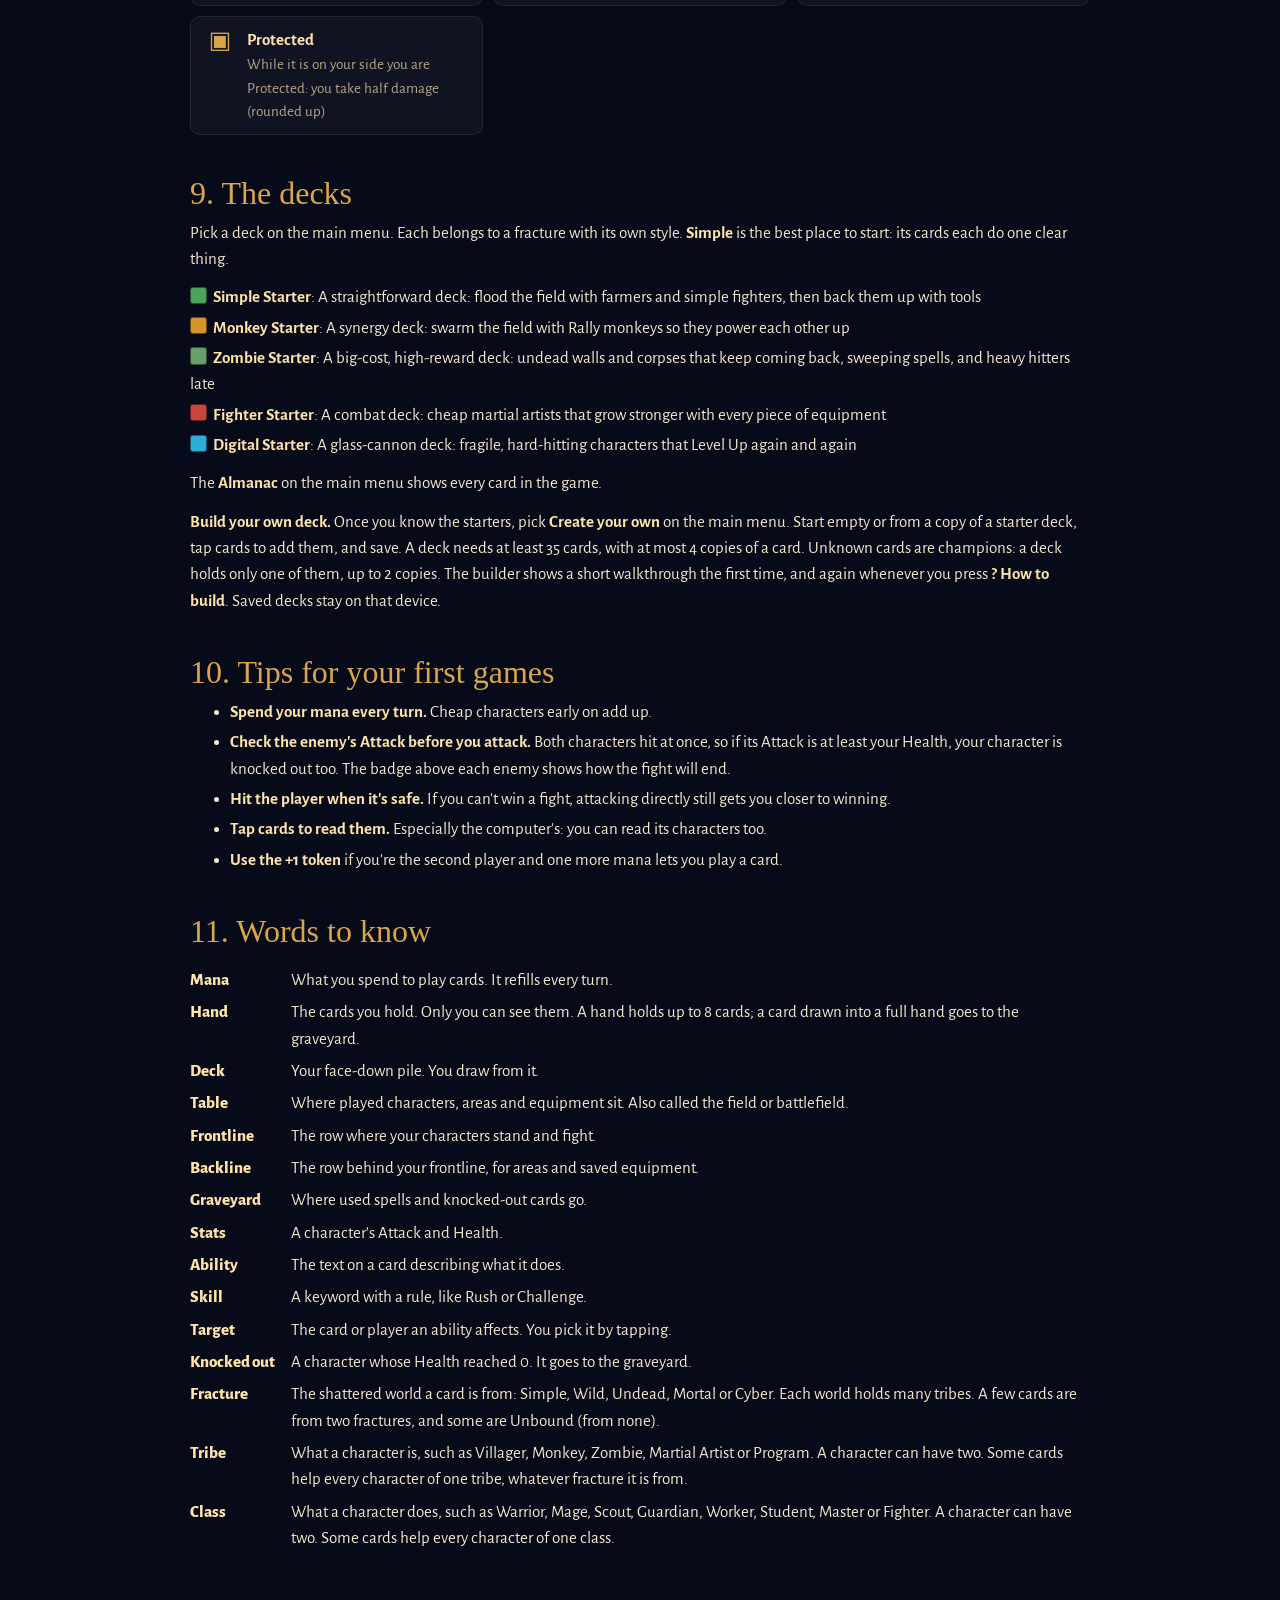
==== commit 1ea285f2: "Broad worlds: Wild, Undead, Mortal and Cyber fractures; new tribes; champions lead a tribe Fractures" ====
--- a/guide.html
+++ b/guide.html
@@ -177,7 +177,7 @@
     <li><b>Bonuses add up.</b> A character's stats on the table include its equipment, areas and other cards' abilities. An <u>underlined</u> number means it has a bonus. Tap a character to see its equipment.</li>
     <li><b>Read the ability.</b> Ability text says <i>when</i> something happens: when played, at the end of your turn, while you control something, or when it is knocked out.</li>
     <li><b>Answer big threats with spells.</b> In the tutorial, <b>Simplify</b> turns a 5-Health wall into a 1 / 1 / 1 that any character can beat.</li>
-    <li><b>Build around a plan.</b> Each fracture has a style. Simple Farmers bring more Farmers. Monkeys with <b>Rally</b> get stronger in groups. Zombies <b>Reanimate</b> after being knocked out. Fighters grow with equipment. Digital characters <b>Level Up</b>.</li>
+    <li><b>Build around a plan.</b> Each fracture has a style. Simple Farmers bring more Farmers. Monkeys with <b>Rally</b> get stronger in groups. Zombies <b>Reanimate</b> after being knocked out. Fighters grow with equipment. Cyber characters <b>Level Up</b>.</li>
   </ul>
   <p>Counter spells (Nullify, Nope for One, Nope for All, Return to Sender and Try Again) can't be played yet.</p>
 
@@ -193,7 +193,7 @@
   <h2 id="decks">9. The decks</h2>
   <p>Pick a deck on the main menu. Each belongs to a fracture with its own style. <b>Simple</b> is the best place to start: its cards each do one clear thing.</p>
   <ul class="plain-list" data-fill="decks">
-    <li>Simple, Monkey, Zombie, Fighter and Digital</li>
+    <li>Simple, Wild, Undead, Mortal and Cyber</li>
   </ul>
   <p>The <b>Almanac</b> on the main menu shows every card in the game.</p>
   <p><b>Build your own deck.</b> Once you know the starters, pick <b>Create your own</b> on the main menu. Start empty or from a copy of a starter deck, tap cards to add them, and save. A deck needs at least <span data-rule="min_deck_size">35</span> cards, with at most <span data-rule="max_copies">4</span> copies of a card. Unknown cards are champions: a deck holds only one of them, up to <span data-rule="max_unknown_copies">2</span> copies. The builder shows a short walkthrough the first time, and again whenever you press <b>? How to build</b>. Saved decks stay on that device.</p>
@@ -221,8 +221,8 @@
     <dt>Skill</dt><dd>A keyword with a rule, like Rush or Challenge.</dd>
     <dt>Target</dt><dd>The card or player an ability affects. You pick it by tapping.</dd>
     <dt>Knocked out</dt><dd>A character whose Health reached 0. It goes to the graveyard.</dd>
-    <dt>Fracture</dt><dd>The shattered world a card is from: Simple, Monkey, Zombie, Fighter or Digital. A few cards are from two fractures, and some are Unbound (from none).</dd>
-    <dt>Tribe</dt><dd>What a character is, such as Human, Animal, Undead or Cyber. A character can have two. Some cards help every character of one tribe, whatever fracture it is from.</dd>
+    <dt>Fracture</dt><dd>The shattered world a card is from: Simple, Wild, Undead, Mortal or Cyber. Each world holds many tribes. A few cards are from two fractures, and some are Unbound (from none).</dd>
+    <dt>Tribe</dt><dd>What a character is, such as Villager, Monkey, Zombie, Martial Artist or Program. A character can have two. Some cards help every character of one tribe, whatever fracture it is from.</dd>
     <dt>Class</dt><dd>What a character does, such as Warrior, Mage, Scout, Guardian, Worker, Student, Master or Fighter. A character can have two. Some cards help every character of one class.</dd>
   </dl>
 </main>
--- a/css/style.css
+++ b/css/style.css
@@ -153,6 +153,35 @@
 .deck-tile strong { font-family: var(--font-display); font-weight: 400; font-size: 1.3rem; line-height: 1.1; }
 .deck-tile span { color: var(--muted); font-size: 0.9rem; line-height: 1.3; }
 
+/* The start menu's home: three doors, then smaller buttons (js/menu.js) */
+.menu-home { display: grid; gap: 22px; }
+.doors { display: grid; grid-template-columns: 1.25fr 1fr 1fr; gap: 18px; }
+.door { appearance: none; text-align: left; font: inherit; color: var(--parchment); cursor: pointer; position: relative; overflow: hidden;
+  min-height: 250px; padding: 22px; border-radius: 16px; display: grid; align-content: end; justify-items: start; gap: 8px;
+  background: linear-gradient(160deg, rgba(60, 40, 110, 0.88), rgba(14, 10, 30, 0.96)); border: 1.5px solid rgba(160, 140, 255, 0.45);
+  box-shadow: 0 10px 30px rgba(0, 0, 0, 0.5); transition: transform 0.18s cubic-bezier(.34, 1.56, .64, 1), border-color 0.18s, box-shadow 0.18s; }
+.door:hover, .door:focus-visible { transform: translateY(-4px); border-color: #c9b8ff; box-shadow: 0 16px 36px rgba(0, 0, 0, 0.6), 0 0 24px rgba(160, 140, 255, 0.35); outline: none; }
+.door.door-main { background: linear-gradient(160deg, rgba(150, 80, 20, 0.92), rgba(40, 14, 4, 0.96)); border-color: #ffc56b; }
+.door.door-main:hover, .door.door-main:focus-visible { border-color: #ffe0a3; box-shadow: 0 16px 36px rgba(0, 0, 0, 0.6), 0 0 26px rgba(255, 170, 60, 0.45); }
+.door-sym { position: absolute; right: -6px; top: -18px; font-size: 140px; line-height: 1; opacity: 0.14; pointer-events: none; }
+.door-chip { font-size: 13px; padding: 4px 10px; border-radius: 99px; background: rgba(0, 0, 0, 0.4); color: #ffd27a; max-width: 100%; overflow: hidden; text-overflow: ellipsis; white-space: nowrap; }
+.door-title { font-family: var(--font-display); font-size: 34px; line-height: 1; }
+.door-text { color: rgba(242, 231, 207, 0.8); font-size: 15px; line-height: 1.35; }
+.door .door-go { margin-top: 6px; pointer-events: none; }
+.door-main .door-go { background: linear-gradient(#ffd27a, #e08a1e); color: #2a1606; }
+.menu-actions.minor { justify-content: center; }
+.menu-actions.minor .btn { min-width: 150px; }
+/* Choosing decks before a match */
+.setup-head { display: flex; align-items: center; gap: 14px; }
+.setup-title { margin: 0; font-family: var(--font-display); font-weight: 400; font-size: 2rem; }
+.opp-list { display: flex; flex-wrap: wrap; gap: 10px; }
+.opp-tile { appearance: none; font: inherit; color: var(--parchment); cursor: pointer; display: flex; align-items: center; gap: 8px; padding: 8px 14px 8px 8px;
+  border-radius: 99px; border: 2px solid rgba(255, 255, 255, 0.1); background: rgba(255, 255, 255, 0.03); }
+.opp-tile .medal, .opp-random { width: 30px; height: 30px; }
+.opp-random { display: grid; place-items: center; border-radius: 50%; background: var(--brass); color: #2a1606; font-weight: 900; }
+.opp-tile[aria-pressed="true"] { border-color: var(--fc); background: color-mix(in srgb, var(--fc) 18%, transparent); }
+@media (max-width: 760px) { .doors { grid-template-columns: 1fr; } .door { min-height: 150px; } .door-sym { font-size: 100px; } .menu-actions.minor .btn { min-width: 0; flex: 1 1 40%; } }
+
 .mode-toggle { display: grid; grid-template-columns: repeat(auto-fit, minmax(200px, 1fr)); gap: 12px; }
 .mode-btn {
   appearance: none;
@@ -386,12 +415,12 @@
   color: rgba(242, 231, 207, 0.45);
 }
 .slot {
-  position: absolute; width: 95px; height: 135px;
+  position: absolute; width: 72px; height: 102px;
   border: 1px dashed rgba(217, 166, 76, 0.35);
   border-radius: 8px;
 }
 .pile {
-  position: absolute; width: 95px; height: 135px;
+  position: absolute; width: 72px; height: 102px;
   border-radius: 8px;
   display: grid; place-items: center; text-align: center;
   font-weight: 800; font-size: 14px; letter-spacing: 0.08em;
@@ -400,9 +429,13 @@
 }
 .pile.deck { background: linear-gradient(rgba(28, 18, 51, 0.6), rgba(28, 18, 51, 0.6)), var(--shard-emblem) center / 62% no-repeat, radial-gradient(circle at 50% 40%, #4b2e86, #1c1233 75%); box-shadow: 3px -3px 0 #1b2336, 6px -6px 0 #141a28, 0 6px 12px rgba(0,0,0,.5); border: 2px solid var(--fc); }
 .pile.grave { background: radial-gradient(circle at 50% 40%, #2a2038, #120c1e 80%); border: 2px solid #7d6aa8; box-shadow: 0 6px 12px rgba(0,0,0,.5); }
-.pile b { display: block; font-size: 26px; }
-
-.field-card { position: absolute; transition: left 0.3s ease, top 0.3s ease; cursor: pointer; }
+.pile b { display: block; font-size: 21px; }
+.pile { font-size: 11px; }
+
+.field-card { position: absolute; cursor: pointer; }
+/* characters on the table are drawn bigger than cards in the hand, the back row smaller */
+.field-card .card { font-size: 12px; }
+.small-card .card { font-size: 7.6px; }
 .field-card .card { transition: transform 0.15s, filter 0.2s; }
 .field-card:hover .card { transform: translateY(-3px); }
 .field-card.spent .card { filter: brightness(0.62) saturate(0.7); }
@@ -440,7 +473,7 @@
 .small-card { position: absolute; cursor: pointer; }
 .small-card.targetable .card { --glow: drop-shadow(0 0 1.5px var(--target)) drop-shadow(0 0 1.5px var(--target)) drop-shadow(0 0 12px var(--target)); }
 .small-card .attach-cost {
-  position: absolute; left: 0; right: 0; top: 138px;
+  position: absolute; left: -6px; right: -6px; top: 104px; white-space: nowrap;
   text-align: center; font-size: 12px; font-weight: 700; color: var(--muted);
 }
 .small-card.activatable .card { --glow: drop-shadow(0 0 1.5px var(--glow-play)) drop-shadow(0 0 1.5px var(--glow-play)) drop-shadow(0 0 8px var(--glow-play)); animation: pulse 1.4s ease-in-out infinite; }
@@ -470,13 +503,25 @@
   background: rgba(120, 25, 10, 0.55); color: #ffd9cc; font-weight: 800; font-size: 16px; letter-spacing: 0.06em;
   cursor: pointer;
 }
+/* the battle log: a panel at the bottom right of the table; tap it for the whole match */
 .log {
-  position: absolute; left: 1135px; top: 445px; width: 285px; height: 130px;
-  overflow: hidden; display: flex; flex-direction: column; justify-content: flex-end;
-  font-size: 13px; line-height: 1.3; color: rgba(242,231,207,.6);
-  mask-image: linear-gradient(transparent, #000 40%);
-}
-.log div:last-child { color: var(--parchment); }
+  position: absolute; left: 1036px; top: 616px; width: 388px; height: 118px; padding: 6px 10px 6px 12px; box-sizing: border-box; overflow: hidden;
+  display: flex; flex-direction: column; text-align: left; cursor: pointer;
+  border-radius: 10px; border: 1px solid rgba(242, 231, 207, 0.22);
+  background: rgba(6, 4, 14, 0.72); box-shadow: 0 4px 14px rgba(0, 0, 0, 0.45);
+  font: 13px/1.32 var(--font-body); color: rgba(242, 231, 207, 0.62);
+}
+.log:hover, .log:focus-visible { border-color: rgba(255, 210, 122, 0.6); outline: none; }
+.log-title { font-size: 10px; font-weight: 800; letter-spacing: 0.14em; text-transform: uppercase; color: rgba(255, 210, 122, 0.75); }
+.log-title::after { content: " · tap to read all"; font-weight: 600; letter-spacing: 0.04em; text-transform: none; color: rgba(242, 231, 207, 0.4); }
+.log-lines { flex: 1; overflow: hidden; display: flex; flex-direction: column; justify-content: flex-end; mask-image: linear-gradient(transparent, #000 35%); }
+.log-lines div { white-space: nowrap; overflow: hidden; text-overflow: ellipsis; }
+.log-lines div:last-child { color: var(--parchment); font-weight: 700; }
+.log-lines div.fresh { animation: log-fresh 1.6s ease-out both; }
+@keyframes log-fresh { 0% { color: #ffd27a; translate: 0 6px; opacity: 0; } 12% { opacity: 1; translate: 0 0; } 60% { color: #ffd27a; } }
+.full-log { max-height: 60vh; overflow: auto; text-align: left; font-size: 15px; line-height: 1.4; padding-right: 6px; }
+.full-log p { margin: 0 0 4px; }
+.full-log p.last { color: #ffd27a; font-weight: 700; }
 
 /* hand */
 #hand-layer { position: absolute; inset: 0; pointer-events: none; }
@@ -484,8 +529,9 @@
 .hand-card:hover, .hand-card.lift { transform: translateY(-34px) scale(1.13) !important; z-index: 50; }
 .hand-card.playable .card { --glow: drop-shadow(0 0 1.5px var(--glow-play)) drop-shadow(0 0 1.5px var(--glow-play)) drop-shadow(0 0 8px var(--glow-play)); }
 .hand-card.dragging { opacity: 0.25; }
-.hand-card.drawn .card { animation: drawn 0.55s cubic-bezier(.2,.7,.3,1); }
-@keyframes drawn { from { transform: translate(-560px, -150px) rotate(-20deg) scale(0.8); } }
+/* a drawn card slides out of the deck (js/motion.js) and turns face up on the way */
+.hand-card.drawn .card { animation: drawn 0.45s ease-out; }
+@keyframes drawn { from { transform: perspective(500px) rotateY(150deg); filter: brightness(0.4); } 55% { filter: brightness(1.25); } }
 .ghost { position: absolute; pointer-events: none; z-index: 100; transform: scale(1.1) rotate(-3deg); filter: drop-shadow(0 18px 24px rgba(0,0,0,.6)); }
 .drop-hint { position: absolute; border: 3px dashed var(--glow-play); border-radius: 10px; background: rgba(99,224,138,.08); pointer-events: none; }
 
@@ -500,7 +546,7 @@
 @keyframes float { from { opacity: 1; } to { opacity: 0; transform: translate(-50%, calc(-50% - 70px)); } }
 
 #banner {
-  position: absolute; left: 320px; top: 430px; width: 800px; height: 84px; z-index: 70;
+  position: absolute; left: 320px; top: 360px; width: 800px; height: 80px;   /* the middle strip, between the two front rows */ z-index: 70;
   display: grid; place-items: center;
   background: rgba(20, 10, 4, 0.9); border: 3px solid var(--brass); border-radius: 8px;
   font-family: var(--font-display); font-size: 40px; letter-spacing: 0.08em; color: var(--parchment);
@@ -782,6 +828,7 @@
 .rift { left: 0; right: 0; top: 362px; height: 76px; }
 .lane { border-radius: 12px; }
 .zone-label.front-label { width: 110px; }
+.zone-label.back-label { writing-mode: vertical-rl; rotate: 180deg; text-align: center; font-size: 10px; width: 14px; }
 
 /* crystal icons */
 .c-facet { fill: none; stroke: rgba(255, 255, 255, 0.55); stroke-width: 1; }
@@ -859,7 +906,7 @@
   animation: spark 0.85s ease-out forwards;
 }
 @keyframes spark { to { transform: translate(var(--dx), var(--dy)) scale(0) rotate(160deg); opacity: 0; } }
-.shard-piece { position: absolute; width: 95px; height: 135px; animation: shard-fly 0.9s cubic-bezier(0.2, 0.6, 0.4, 1) forwards; }
+.shard-piece { position: absolute; width: 114px; height: 162px; animation: shard-fly 0.9s cubic-bezier(0.2, 0.6, 0.4, 1) forwards; }
 @keyframes shard-fly { 60% { opacity: 1; } to { transform: translate(var(--dx), var(--dy)) rotate(var(--r)); opacity: 0; } }
 
 /* ============================================================ skin picker */
@@ -918,34 +965,34 @@
     repeating-linear-gradient(-8deg, rgba(40, 60, 20, 0.22) 0 10px, transparent 10px 26px),
     linear-gradient(#6f9443, #557a33);
 }
-.skin-battlefield .side[data-faction="Monkey"] {
+.skin-battlefield .side[data-faction="Wild"] {
   background:
     radial-gradient(circle 60px at 8% 25%, #2f7a3a, transparent), radial-gradient(circle 80px at 92% 70%, #2a6d34, transparent),
     radial-gradient(circle 50px at 60% 15%, #3a8a44, transparent), radial-gradient(circle 70px at 35% 85%, #24622f, transparent),
     radial-gradient(ellipse 30% 20% at 50% 50%, rgba(255, 220, 120, 0.12), transparent),
     linear-gradient(#1f4d29, #173d20);
 }
-.skin-battlefield .side[data-faction="Zombie"] {
+.skin-battlefield .side[data-faction="Undead"] {
   background:
     radial-gradient(ellipse 40% 25% at 30% 40%, rgba(200, 230, 200, 0.14), transparent),
     radial-gradient(ellipse 35% 20% at 75% 65%, rgba(200, 230, 200, 0.12), transparent),
     repeating-linear-gradient(90deg, transparent 0 140px, rgba(0, 0, 0, 0.18) 140px 146px),
     linear-gradient(#3b4536, #2a3127);
 }
-.skin-battlefield .side[data-faction="Fighter"] {
+.skin-battlefield .side[data-faction="Mortal"] {
   background:
     repeating-linear-gradient(0deg, rgba(90, 60, 20, 0.08) 0 2px, transparent 2px 6px),
     repeating-linear-gradient(90deg, transparent 0 236px, #3b2a1a 236px 242px),
     linear-gradient(#cdb977, #b9a265);
 }
-.skin-battlefield .side[data-faction="Digital"] {
+.skin-battlefield .side[data-faction="Cyber"] {
   background:
     radial-gradient(circle 3px at 50% 50%, rgba(90, 220, 255, 0.8), transparent) 0 0 / 120px 80px,
     repeating-linear-gradient(0deg, rgba(64, 200, 255, 0.14) 0 2px, transparent 2px 80px),
     repeating-linear-gradient(90deg, rgba(64, 200, 255, 0.1) 0 2px, transparent 2px 120px),
     linear-gradient(#0f2a3a, #0a1c28);
 }
-.skin-battlefield .side[data-faction="Digital"], .skin-battlefield .side[data-faction="Zombie"] { --rock: #2c2a3a; --rock-dark: #1a1824; }
+.skin-battlefield .side[data-faction="Cyber"], .skin-battlefield .side[data-faction="Undead"] { --rock: #2c2a3a; --rock-dark: #1a1824; }
 .skin-battlefield .rift { background: radial-gradient(ellipse 55% 34% at 50% 50%, rgba(200, 150, 255, 0.55), rgba(110, 50, 200, 0.18) 60%, transparent 75%); }
 .skin-battlefield .rift::before {
   content: ""; position: absolute; left: 4%; right: 4%; top: 46%; height: 6px;
@@ -959,7 +1006,6 @@
 .skin-battlefield .zone-label, .skin-battlefield .slot { text-shadow: 0 1px 2px #000; }
 .skin-battlefield .zone-label { color: rgba(255, 255, 255, 0.7); }
 .skin-battlefield .slot { border-color: rgba(255, 255, 255, 0.28); background: rgba(0, 0, 0, 0.12); }
-.skin-battlefield .log { color: rgba(242, 231, 207, 0.75); text-shadow: 0 1px 2px #000; }
 
 /* ============================================================ skin: Crystal Altar
    A carved stone altar floating under the falling shards. */
@@ -1004,7 +1050,6 @@
 .skin-altar .slot { border: 1px solid rgba(170, 140, 255, 0.35); background: rgba(10, 5, 25, 0.35); box-shadow: inset 0 0 10px rgba(140, 90, 255, 0.25); }
 .skin-altar .bar { background: linear-gradient(#17112a, #0c0818); border-color: #8a6cf0; }
 .skin-altar .zone-label { color: rgba(220, 205, 255, 0.65); }
-.skin-altar .log { color: rgba(225, 215, 255, 0.65); }
 
 /* ============================================================ skin: War Map
    An inked battle map spread on a table by candlelight. */
@@ -1032,8 +1077,6 @@
 .skin-warmap .turn-info b { color: #7a3f12; }
 .skin-warmap .turn-info span { filter: brightness(0.6) saturate(1.4); }
 .skin-warmap .instruction { color: #3b2412; }
-.skin-warmap .log { color: rgba(60, 35, 15, 0.75); }
-.skin-warmap .log div:last-child { color: #2a1508; }
 .skin-warmap .phase-step { background: rgba(70, 40, 15, 0.14); color: rgba(60, 35, 15, 0.65); }
 .skin-warmap .phase-step.on { background: #7a3f12; color: #f6ead0; }
 
@@ -1248,17 +1291,22 @@
 
 /* Attacks travel: the attacker swoops at its target and springs back. */
 .field-card.lunge { z-index: 20; }
-.field-card.lunge .card { animation: swoop 0.45s cubic-bezier(.5,0,.5,1); }
+.field-card.lunge .card { animation: swoop 0.45s cubic-bezier(.5,0,.5,1) var(--e, 0ms); }
+/* a wind-up: the attacker pulls back and trembles, then swoops (fx.js windUp) */
+.field-card.lunge.winding .card { animation: windup var(--wind) ease-out var(--e, 0ms), swoop 0.45s cubic-bezier(.5,0,.5,1) var(--e2, 0ms); }
+@keyframes windup { 0% { transform: none; } 70% { transform: translate(calc(var(--dx) * -0.12), calc(var(--dy) * -0.12)) scale(1.1) rotate(-2deg); } 80% { transform: translate(calc(var(--dx) * -0.12 + 2px), calc(var(--dy) * -0.12)) scale(1.1) rotate(2deg); } 90% { transform: translate(calc(var(--dx) * -0.12 - 2px), calc(var(--dy) * -0.12)) scale(1.1) rotate(-1deg); } 100% { transform: translate(calc(var(--dx) * -0.08), calc(var(--dy) * -0.08)) scale(1.05); } }
 @keyframes swoop {
   0% { transform: none; } 15% { transform: translate(calc(var(--dx) * -0.08), calc(var(--dy) * -0.08)) scale(1.05); }
   42% { transform: translate(var(--dx), var(--dy)) scale(1.12); } 55% { transform: translate(calc(var(--dx) * 0.92), calc(var(--dy) * 0.92)) scale(1.06); }
   100% { transform: none; }
 }
 .shard-hold { position: absolute; z-index: 1; }
+/* copies of a character on the table (death effects) are drawn at table size */
+.shard-hold .card, .shard-piece .card, .death-sink .card, .death-pixel .card, .death-tumble .card, .death-slash .card { font-size: 12px; }
 
 /* A short callout for big moments. */
 .callout {
-  position: absolute; left: 720px; top: 330px; z-index: 5; translate: -50% -50%; display: grid; justify-items: center;
+  position: absolute; left: 720px; top: 400px; z-index: 5; translate: -50% -50%; display: grid; justify-items: center;
   font: 400 54px var(--font-display); color: #ffd166; white-space: nowrap;
   text-shadow: 0 4px 0 #5a2200, 0 0 30px rgba(255, 150, 50, 0.8);
   animation: callout 1.5s ease-out forwards;
@@ -1270,7 +1318,7 @@
 .showcase-dim { position: absolute; inset: 0; background: radial-gradient(circle at 50% 43%, rgba(30, 10, 60, 0.35), rgba(0, 0, 0, 0.6)); animation: fade-in 0.25s; }
 @keyframes fade-in { from { opacity: 0; } }
 .showcase { position: absolute; left: 720px; top: 430px; z-index: 4; transform: translate(-50%, -50%); display: grid; justify-items: center; gap: 8px; animation: showcase-in 0.35s cubic-bezier(.2,1.4,.4,1); }
-.showcase .card { font-size: 22px; --glow: drop-shadow(0 0 2px rgba(255, 255, 255, 0.9)) drop-shadow(0 0 2px rgba(255, 255, 255, 0.9)) drop-shadow(0 0 30px rgba(180, 140, 255, 0.9)); }
+.showcase .card { font-size: 22px; /* flies down to a table card, 12px */ --glow: drop-shadow(0 0 2px rgba(255, 255, 255, 0.9)) drop-shadow(0 0 2px rgba(255, 255, 255, 0.9)) drop-shadow(0 0 30px rgba(180, 140, 255, 0.9)); }
 .showcase p { margin: 0; font: 700 20px var(--font-body); color: #e8deff; text-shadow: 0 2px 4px #000; letter-spacing: 0.06em; }
 .showcase.burst { animation: showcase-burst 0.35s ease-in forwards; }
 @keyframes showcase-in { from { transform: translate(-50%, -50%) scale(0.2) rotate(-8deg); opacity: 0; } }
@@ -1457,7 +1505,7 @@
 @keyframes lv-pulse { 50% { filter: brightness(1.12) drop-shadow(0 0 0.8em rgba(255, 225, 130, 1)); } }
 
 /* Faction deaths */
-.death-sink, .death-pixel, .death-tumble, .death-slash { position: absolute; width: 95px; height: 135px; pointer-events: none; z-index: 2; }
+.death-sink, .death-pixel, .death-tumble, .death-slash { position: absolute; width: 114px; height: 162px; pointer-events: none; z-index: 2; }
 .death-sink { animation: death-sink 1.1s ease-in forwards; transform-origin: 50% 100%; }
 @keyframes death-sink {
   0% { transform: none; filter: none; clip-path: inset(0 0 0 0); }
@@ -1483,7 +1531,7 @@
   100% { transform: translate(var(--dx), var(--dy)) rotate(var(--r)); opacity: 0; }
 }
 .death-slash-line {
-  position: absolute; width: 115px; height: 4px; z-index: 3; pointer-events: none;
+  position: absolute; width: 134px; height: 4px; z-index: 3; pointer-events: none;
   background: linear-gradient(90deg, transparent, #fff 20%, #fff 80%, transparent);
   box-shadow: 0 0 10px 3px rgba(255, 255, 255, 0.8);
   transform: rotate(-20deg) scaleX(0); transform-origin: 0 50%;
@@ -1673,7 +1721,6 @@
 .skin-glass .bar.top { box-shadow: inset 0 -1px 0 rgba(190, 160, 255, 0.55); }
 .skin-glass .bar.bottom { box-shadow: inset 0 1px 0 rgba(190, 160, 255, 0.55); }
 .skin-glass .zone-label { color: rgba(225, 212, 255, 0.62); }
-.skin-glass .log { color: rgba(228, 218, 255, 0.7); text-shadow: 0 1px 2px #000; }
 .skin-preview.skin-glass { background: var(--glass-window) 0 0 / 100% 100% no-repeat, linear-gradient(#1d1238, #090614); }
 
 /* A card played from nowhere in particular assembles out of light, shard by shard. */
@@ -1775,7 +1822,6 @@
 .skin-crystal .slot { border: 1px solid rgba(var(--ice), 0.3); background: rgba(8, 12, 28, 0.5); box-shadow: inset 0 0 10px rgba(120, 170, 255, 0.14); }
 .skin-crystal .bar { background: linear-gradient(#0a0f20, #05070f); border-color: rgba(var(--ice), 0.3); box-shadow: inset 0 0 0 1px rgba(var(--ice), 0.1); }
 .skin-crystal .zone-label { color: rgba(var(--ice), 0.55); }
-.skin-crystal .log { color: rgba(225, 238, 255, 0.72); text-shadow: 0 1px 2px #000; }
 .skin-preview.skin-crystal { background: var(--crystal-cracks) 0 0 / 100% 100% no-repeat, linear-gradient(#0b1024, #04050d); }
 @media (prefers-reduced-motion: reduce) { .skin-crystal .scene i, .skin-crystal .side::after { animation: none; } }
 
@@ -1912,7 +1958,7 @@
   100% { transform: none; opacity: 0.9; }
 }
 /* a card with the Protected skill: a ring of blue runes travels around it (runeRingHTML in js/ui.js) */
-.rune-ring { position: absolute; left: -9px; top: -9px; width: 113px; height: 153px; pointer-events: none; z-index: 2; }
+.rune-ring { position: absolute; left: -10.8px; top: -10.8px; width: 113px; height: 153px; pointer-events: none; z-index: 2; scale: 1.2; transform-origin: 0 0; }
 .rune-ring .track { position: absolute; inset: 0; width: 100%; height: 100%; overflow: visible; }
 .rune-ring .t { fill: none; stroke: rgba(150, 220, 255, 0.45); stroke-width: 1; filter: drop-shadow(0 0 3px rgba(110, 200, 255, 0.9)); }
 .rune-ring .sweep { fill: none; stroke: #e4f8ff; stroke-width: 2; stroke-linecap: round; stroke-dasharray: 16 84; filter: drop-shadow(0 0 4px #7fd4ff) drop-shadow(0 0 8px #4fb8ff); animation: rune-sweep 3.2s linear infinite; animation-delay: var(--ph); }
@@ -1963,3 +2009,181 @@
 .event-pill.big { border-color: #c9a6ff; box-shadow: 0 0 14px rgba(170, 120, 255, 0.7); }
 .event-pill.big .event-when { color: #d9c2ff; }
 @media (prefers-reduced-motion: reduce) { .shard-rock, .shard-rock .sr-body, .shard-scar, .shard-scar .scar-line, .shard-scar .scar-tint { animation: none; } }
+
+/* ------------------------------------------------------------------ */
+/* Cards that travel (js/motion.js) */
+.field-card.moving, .small-card.moving { z-index: 25; }
+.ghost-card { position: absolute; z-index: 30; width: 95px; height: 135px; margin: -67.5px 0 0 -47.5px; pointer-events: none; transform-origin: 50% 50%; }
+.ghost-card .card { --glow: drop-shadow(0 0 10px rgba(180, 140, 255, 0.55)); }
+.pile.got { animation: pile-got 0.35s ease-out; }
+@keyframes pile-got { 40% { scale: 1.1; filter: brightness(1.5); } }
+/* health counting down (red) or up (green) */
+.life b, .si-life b { transition: color 0.2s; }
+.life.counting-down b, .si-life.counting-down b { color: #ff6b5b; animation: life-thump 0.16s ease-out infinite alternate; }
+.life.counting-up b, .si-life.counting-up b { color: #8dffa6; }
+@keyframes life-thump { to { scale: 1.18; } }
+@media (prefers-reduced-motion: reduce) { .life.counting-down b, .si-life.counting-down b { animation: none; } }
+
+/* the computer is thinking: three dots after its name */
+.thinking-dots { display: inline-flex; gap: 3px; margin-left: 6px; vertical-align: middle; }
+.thinking-dots b { width: 5px; height: 5px; border-radius: 50%; background: currentColor; animation: think 1s ease-in-out infinite; }
+.thinking-dots b:nth-child(2) { animation-delay: 0.15s; } .thinking-dots b:nth-child(3) { animation-delay: 0.3s; }
+@keyframes think { 0%, 100% { opacity: 0.25; translate: 0 0; } 40% { opacity: 1; translate: 0 -3px; } }
+/* your turn: your side lights up and the hand waves */
+.my-turn-glow { position: absolute; left: 0; right: 0; top: 440px; bottom: 0; z-index: 1; pointer-events: none;
+  background: radial-gradient(ellipse 70% 60% at 50% 70%, rgba(76, 201, 240, 0.22), transparent 70%);
+  animation: my-turn 1.5s ease-out forwards; }
+@keyframes my-turn { 0% { opacity: 0; } 25% { opacity: 1; } 100% { opacity: 0; } }
+.hand-card.wave .card { animation: hand-wave 0.6s ease-out both; animation-delay: var(--wave, 0ms); }
+@keyframes hand-wave { 0% { translate: 0 0; } 35% { translate: 0 -22px; } 70% { translate: 0 3px; } 100% { translate: 0 0; } }
+/* a phone with the big side buttons: the table's small copies are hidden */
+#stage.side-controls [data-act="phase"], #stage.side-controls [data-act="pass"], #stage.side-controls [data-act="menu"] { visibility: hidden; }
+@media (prefers-reduced-motion: reduce) { .thinking-dots b, .log-lines div.fresh { animation: none; } }
+
+/* Placing a card: the spots it can go light up (setPlacing in js/ui.js) */
+#stage.placing-back .slot[data-side="bottom"] { border: 2px solid var(--glow-play); background: rgba(99, 224, 138, 0.1); box-shadow: 0 0 12px rgba(99, 224, 138, 0.55); animation: zone 1.2s ease-in-out infinite; }
+#stage.placing-char .lane.front[data-side="bottom"] { outline: 2px solid var(--glow-play); outline-offset: -1px; box-shadow: 0 0 16px rgba(99, 224, 138, 0.5) !important; animation: zone 1.2s ease-in-out infinite; }
+#stage.placing-equip .field-card[data-side="bottom"] .card { --glow: drop-shadow(0 0 1.5px var(--glow-play)) drop-shadow(0 0 1.5px var(--glow-play)) drop-shadow(0 0 10px var(--glow-play)); }
+#stage.placing-off .slot[data-side="bottom"], #stage.placing-off .lane.front[data-side="bottom"] { opacity: 0.35; }
+
+/* Health bar beside the name: the part just lost shows white, then drains (js/motion.js) */
+.hpbar { position: relative; display: inline-block; vertical-align: middle; width: 118px; height: 7px; margin-left: 9px; border-radius: 4px; overflow: hidden;
+  background: rgba(0, 0, 0, 0.55); box-shadow: inset 0 0 0 1px rgba(255, 255, 255, 0.18); }
+.hpbar i { position: absolute; left: 0; top: 0; bottom: 0; border-radius: 4px; }
+.hpbar .chunk { width: calc(var(--chunk) * 100%); background: #fff; box-shadow: 0 0 6px #fff; }
+.hpbar .fill { width: calc(var(--hp) * 100%); background: linear-gradient(#7dffa0, #2fbf5b); }
+.hpbar.hurt .fill { background: linear-gradient(#ffc56b, #ff8a1e); }
+.hpbar.low .fill { background: linear-gradient(#ff7a6b, #d42323); }
+.si-text .hpbar { display: block; width: 100%; height: 6px; margin: 2px 0 1px; }
+/* A big hit to you: the screen's edges flash red, the crystal shows fresh cracks */
+.edge-flash { position: fixed; inset: 0; z-index: 9000; pointer-events: none;
+  box-shadow: inset 0 0 60px 14px rgba(255, 30, 20, 0.7), inset 0 0 140px 24px rgba(160, 0, 0, 0.22);
+  animation: edge-flash 0.75s ease-out forwards; }
+@keyframes edge-flash { 0% { opacity: 0; } 12% { opacity: 1; } 100% { opacity: 0; } }
+.crack-flash .c-crack { stroke: #ff5a4a !important; filter: drop-shadow(0 0 2px #ff3b2b); animation: crack-glow 0.9s ease-out; }
+@keyframes crack-glow { 0% { stroke-width: 3; } 100% { stroke-width: 1; } }
+
+/* Weight (js/fx.js): bonuses adding up, the heavy wind-up's dim, LETHAL, the killing blow */
+.bonus-pop { position: absolute; z-index: 40; translate: 0 -50%; white-space: nowrap; pointer-events: none;
+  font: 800 17px var(--font-body); color: #ffe7a8; text-shadow: 0 2px 3px #000, 0 0 8px rgba(255, 190, 80, 0.7);
+  animation: bonus-pop 1.3s ease-out forwards; }
+.bonus-pop.total { font-size: 21px; color: #fff; text-shadow: 0 2px 3px #000, 0 0 12px rgba(255, 140, 60, 0.95); }
+@keyframes bonus-pop { 0% { opacity: 0; scale: 1.6; } 12% { opacity: 1; scale: 1; } 75% { opacity: 1; } 100% { opacity: 0; translate: 0 -90%; } }
+.heavy-focus { position: absolute; inset: 0; z-index: 3; pointer-events: none;
+  background: radial-gradient(circle 190px at var(--x) var(--y), transparent 40%, rgba(0, 0, 0, 0.55));
+  animation: heavy-focus 0.6s ease-in-out forwards; }
+@keyframes heavy-focus { 0% { opacity: 0; } 35% { opacity: 1; } 75% { opacity: 1; } 100% { opacity: 0; } }
+.fight-badge.lethal { background: linear-gradient(#ff3b2b, #8e0f0a); color: #fff; border-color: #ffd0c8; font-weight: 900; letter-spacing: 0.08em;
+  box-shadow: 0 0 14px rgba(255, 50, 30, 0.9); animation: lethal-pulse 0.7s ease-in-out infinite alternate; }
+.face-btn.lethal { background: linear-gradient(#e0301f, #7a0d08) !important; color: #fff !important; box-shadow: 0 0 18px rgba(255, 50, 30, 0.9); animation: lethal-pulse 0.7s ease-in-out infinite alternate; }
+@keyframes lethal-pulse { to { filter: brightness(1.3); } }
+#stage.final-blow #board > .rg > *:not(.final-hero), #stage.final-blow #hand-layer { filter: grayscale(1) brightness(0.55); transition: filter 0.25s; }
+#stage.final-blow .field-card.final-hero { z-index: 30; filter: drop-shadow(0 0 18px #fff); }
+@media (prefers-reduced-motion: reduce) { .heavy-focus, .bonus-pop { animation: none; opacity: 0; } }
+
+/* The computer aims before it acts (js/fx.js aiAim) */
+.ai-aim { position: absolute; inset: 0; z-index: 45; pointer-events: none; animation: fade-in 0.15s; }
+.ai-aim svg { position: absolute; inset: 0; overflow: visible; }
+.ai-aim path:not([fill]) { fill: none; stroke: #ff5b4a; stroke-width: 5; stroke-linecap: round; stroke-dasharray: 14 10; filter: drop-shadow(0 0 6px rgba(255, 60, 40, 0.9)); animation: aim-march 0.6s linear infinite; }
+.field-card.ai-aiming .card, .small-card.ai-aiming .card { transform: translateY(14px) scale(1.08); transition: transform 0.18s; --glow: drop-shadow(0 0 2px #ff5b4a) drop-shadow(0 0 10px rgba(255, 70, 50, 0.8)); }
+.field-card.ai-aimed .card { --glow: drop-shadow(0 0 2px #ff5b4a) drop-shadow(0 0 12px rgba(255, 70, 50, 0.9)); }
+.plate.ai-aimed .life { filter: drop-shadow(0 0 8px #ff4b3a); }
+/* Spell previews on targets */
+.fight-badge.spell-pv.harm { background: linear-gradient(#c8321f, #7a150b); color: #fff; }
+.fight-badge.spell-pv.help { background: linear-gradient(#2fa85a, #146a33); color: #fff; }
+/* End-of-turn hourglass */
+.eot-badge { position: absolute; left: -7px; top: -7px; z-index: 5; width: 22px; height: 22px; border-radius: 50%; display: grid; place-items: center; font-size: 12px;
+  background: #1c1530; border: 1.5px solid rgba(255, 210, 122, 0.6); box-shadow: 0 2px 4px rgba(0, 0, 0, 0.6); cursor: help; }
+.eot-badge.soon { border-color: #ffd27a; box-shadow: 0 0 10px rgba(255, 210, 122, 0.9); animation: eot-glow 1s ease-in-out infinite alternate; }
+@keyframes eot-glow { to { filter: brightness(1.4); scale: 1.12; } }
+.small-card .eot-badge { width: 18px; height: 18px; font-size: 10px; }
+/* Cards react: allies flinch, Zombies lean toward the fallen; ready attackers are eager */
+.field-card.flinch .card { animation: flinch 0.45s ease-out; }
+@keyframes flinch { 25% { translate: -4px 0; rotate: -3deg; } 55% { translate: 3px 0; rotate: 2deg; } }
+.field-card.hunger-up .card { animation: hunger-up 0.7s ease-in-out; }
+.field-card.hunger-down .card { animation: hunger-down 0.7s ease-in-out; }
+@keyframes hunger-up { 45% { translate: 0 -10px; scale: 1.04; } }
+@keyframes hunger-down { 45% { translate: 0 10px; scale: 1.04; } }
+.field-card.ready { animation: eager 1.8s ease-in-out infinite; }
+@keyframes eager { 50% { translate: 0 -4px; } }
+/* the pass check's small print */
+.modal-note { font-size: 13px; opacity: 0.75; margin-top: 10px; }
+@media (prefers-reduced-motion: reduce) { .field-card.ready, .eot-badge.soon, .ai-aim path { animation: none; } }
+
+/* Champion's line on the end screen, and deck mastery (js/campaign.js) */
+.recall { font-style: italic; font-size: 17px; color: #ffe7a8; margin: 6px 0 4px; }
+.recall span { display: block; font-style: normal; font-size: 13px; color: var(--muted); margin-top: 2px; }
+.recall span::before { content: "— "; }
+.mbar { position: relative; display: block; height: 7px; border-radius: 4px; background: rgba(0, 0, 0, 0.45); box-shadow: inset 0 0 0 1px rgba(255, 255, 255, 0.15); overflow: hidden; }
+.mbar b { position: absolute; left: 0; top: 0; bottom: 0; border-radius: 4px; background: linear-gradient(90deg, #ffd27a, #ffb347); }
+.deck-mastery { grid-column: 1 / -1; display: grid; grid-template-columns: auto 1fr auto; align-items: center; gap: 8px; font-style: normal; font-size: 12px; color: #ffd27a; margin-top: 6px; }
+.deck-mastery small { color: var(--muted); font-size: 11px; }
+.mastery-end { display: grid; gap: 5px; width: min(360px, 90%); margin: 8px auto; font-size: 15px; }
+.mastery-end b { color: #ffd27a; }
+.mastery-end .mbar { height: 10px; }
+.mastery-end .mbar b { width: var(--to); animation: mastery-fill 1.2s 0.4s ease-out both; }
+@keyframes mastery-fill { from { width: var(--from); } }
+.mastery-end small { color: var(--muted); }
+.mastery-end.up small b { color: #fff; text-shadow: 0 0 10px #ffb347; animation: lethal-pulse 0.6s ease-in-out 4 alternate; }
+
+/* Turn history: icons along the top of the battle log panel (newest on the right) */
+.hist { display: flex; gap: 5px; justify-content: flex-end; align-items: center; height: 32px; flex: none; padding-right: 6px; }
+.hist-i { position: relative; width: 28px; height: 28px; border-radius: 50%; display: grid; place-items: center; cursor: pointer;
+  box-shadow: 0 0 0 2px var(--pc), 0 2px 4px rgba(0, 0, 0, 0.6); background: #120c1e; }
+.hist-i .hist-medal { width: 24px; height: 24px; }
+.hist-i i { position: absolute; right: -5px; bottom: -4px; font-style: normal; font-size: 11px; line-height: 1; padding: 1px 2px; border-radius: 6px; background: #1c1530; color: #ffd27a; }
+.hist-i:hover { transform: translateY(-2px) scale(1.12); }
+.hist-i.fresh { animation: hist-in 0.5s cubic-bezier(.34, 1.56, .64, 1); }
+@keyframes hist-in { from { scale: 0.2; opacity: 0; } }
+.hist-detail { display: grid; grid-template-columns: auto 1fr; gap: 18px; align-items: start; text-align: left; }
+.hist-card .card { font-size: 13px; }
+.hist-lines p { margin: 0 0 6px; }
+@media (max-width: 560px) { .hist-detail { grid-template-columns: 1fr; justify-items: center; } }
+
+.deck-mastery .deck-record { grid-column: 1 / -1; color: rgba(242, 231, 207, 0.7); }
+.bld-avg { margin: 4px 0; font-size: 13px; color: var(--muted); }
+.bld-avg b { color: var(--parchment); }
+
+/* Card stories (js/campaign.js) */
+.lore { font-style: italic; color: #ffe7a8; margin: 6px 0; line-height: 1.4; }
+.lore.locked { font-style: normal; color: var(--muted); opacity: 0.8; }
+.lore-new { appearance: none; border: 0; background: none; cursor: pointer; font: inherit; font-size: 14px; color: rgba(242, 231, 207, 0.75); text-decoration: underline dotted; margin: 2px auto 6px; display: block; }
+.lore-new:hover { color: #ffd27a; }
+.lore-list { display: grid; gap: 12px; max-height: 60vh; overflow: auto; text-align: left; }
+.lore-item { display: grid; grid-template-columns: 34px 1fr; gap: 10px; align-items: start; }
+.lore-item .medal { width: 34px; height: 34px; }
+.lore-item p { margin: 2px 0 0; font-style: italic; color: #ffe7a8; }
+.lore-count { margin: 4px 0 12px; color: var(--muted); font-size: 14px; }
+.lore-count b { color: #ffd27a; }
+
+.camp-scene { font-style: italic; color: rgba(242, 231, 207, 0.78); margin: 10px 0 4px; }
+.camp-says { font-family: var(--font-display); font-size: 1.25rem; color: #ffe7a8; margin: 4px 0 10px; }
+
+/* The Trophy case (js/campaign.js) */
+.trophy-grid { display: grid; grid-template-columns: repeat(auto-fill, minmax(190px, 1fr)); gap: 10px; max-height: 62vh; overflow: auto; text-align: left; }
+.trophy { display: grid; gap: 3px; padding: 12px; border-radius: 12px; background: rgba(255, 255, 255, 0.03); border: 1px solid rgba(255, 255, 255, 0.1); opacity: 0.55; filter: grayscale(1); }
+.trophy.got { opacity: 1; filter: none; border-color: #ffc56b; background: linear-gradient(160deg, rgba(150, 90, 20, 0.35), rgba(20, 10, 4, 0.3)); }
+.trophy-cup { font-size: 26px; }
+.trophy b { font-family: var(--font-display); font-weight: 400; font-size: 1.15rem; }
+.trophy span { font-size: 13px; color: var(--muted); }
+.trophy small { color: #ffd27a; }
+.trophy em { font-size: 12px; font-style: normal; color: rgba(242, 231, 207, 0.6); }
+.trophy.got em { color: #ffd27a; }
+
+/* the board's regions (renderRegions in js/ui.js) take no space of their own */
+#board > .rg { display: contents; }
+
+/* Heavy effects off (Settings, applyHeavyFx in js/ui.js): the always-on looping effects stop.
+   Background and glow loops are switched off; any other loop plays once and rests. Short
+   effects (hits, card travel, wind-ups, banners) are not loops, so they still play. */
+html.light-fx *, html.light-fx *::before, html.light-fx *::after { animation-iteration-count: 1 !important; }
+html.light-fx .scene, html.light-fx .scene *, html.light-fx .scene::before, html.light-fx .scene::after,
+html.light-fx .side::before, html.light-fx .side::after, html.light-fx .rift, html.light-fx .rift::before, html.light-fx .rift::after,
+html.light-fx .shard-scar, html.light-fx .shard-scar .scar-tint, html.light-fx .ward:not(.forming) .s, html.light-fx .rune-ring .sweep, html.light-fx .rune-ring > i svg,
+html.light-fx .field-card.ready, html.light-fx #stage.tense #fx-layer::before { animation: none !important; }
+
+/* Dozing (wake() in js/ui.js): nothing has happened for a while, so every animation pauses
+   until the next tap, key or move. */
+html.doze *, html.doze *::before, html.doze *::after { animation-play-state: paused !important; }
+/* with Heavy effects off the Protected runes stay frozen where they are, spread around the ring */
+html.light-fx .rune-ring > i { animation-play-state: paused !important; }
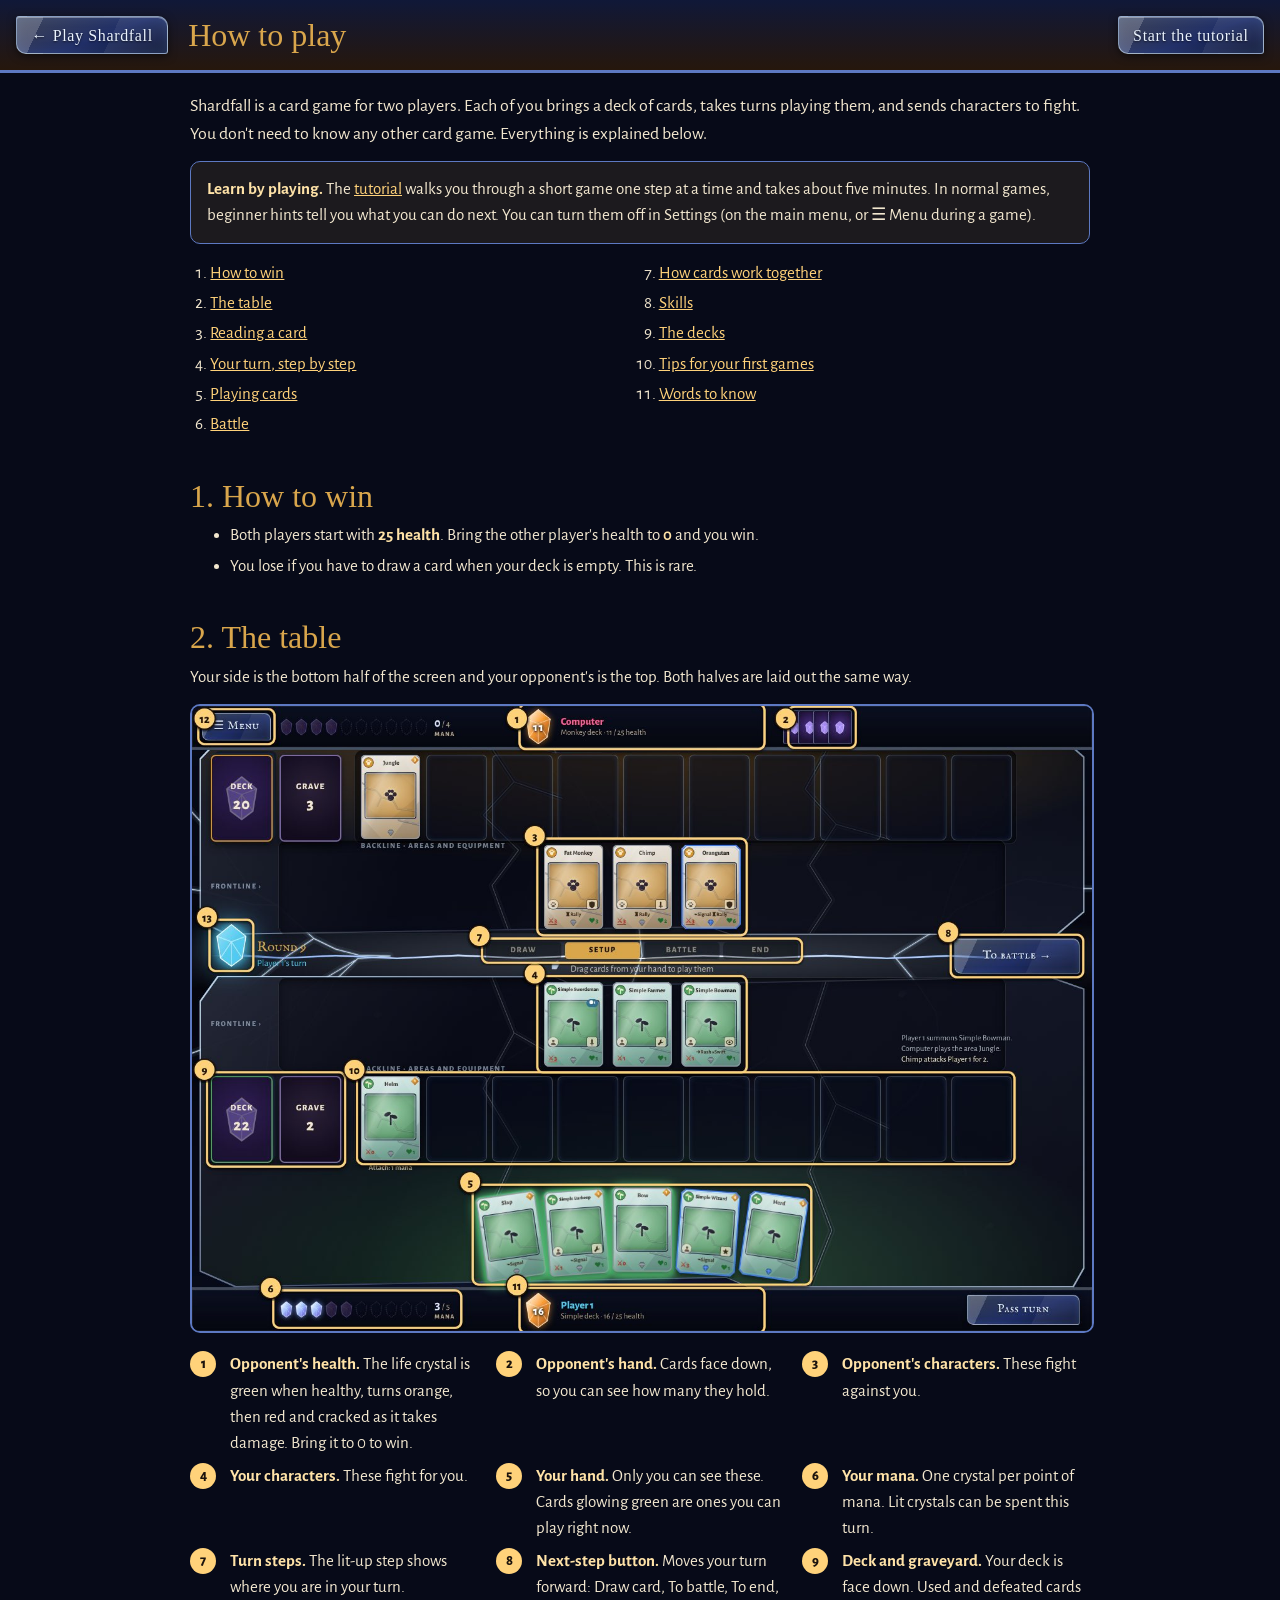
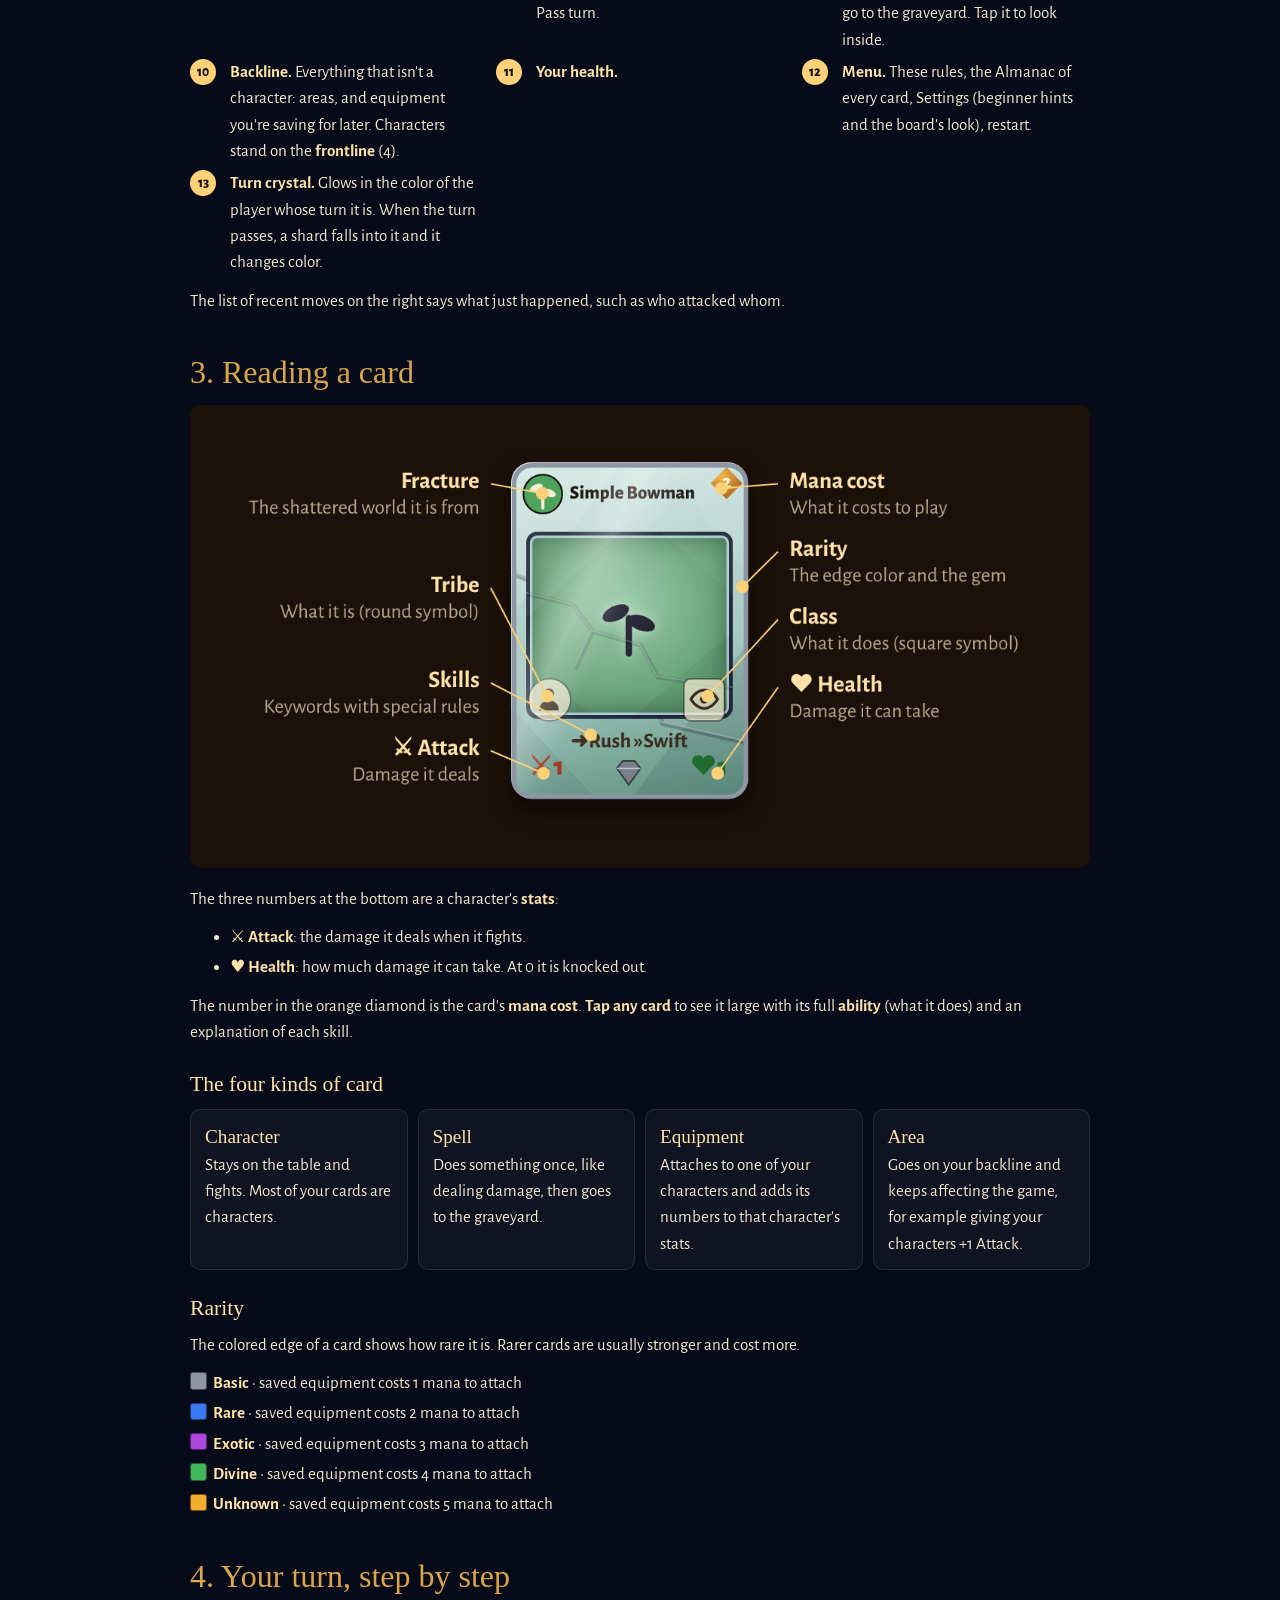
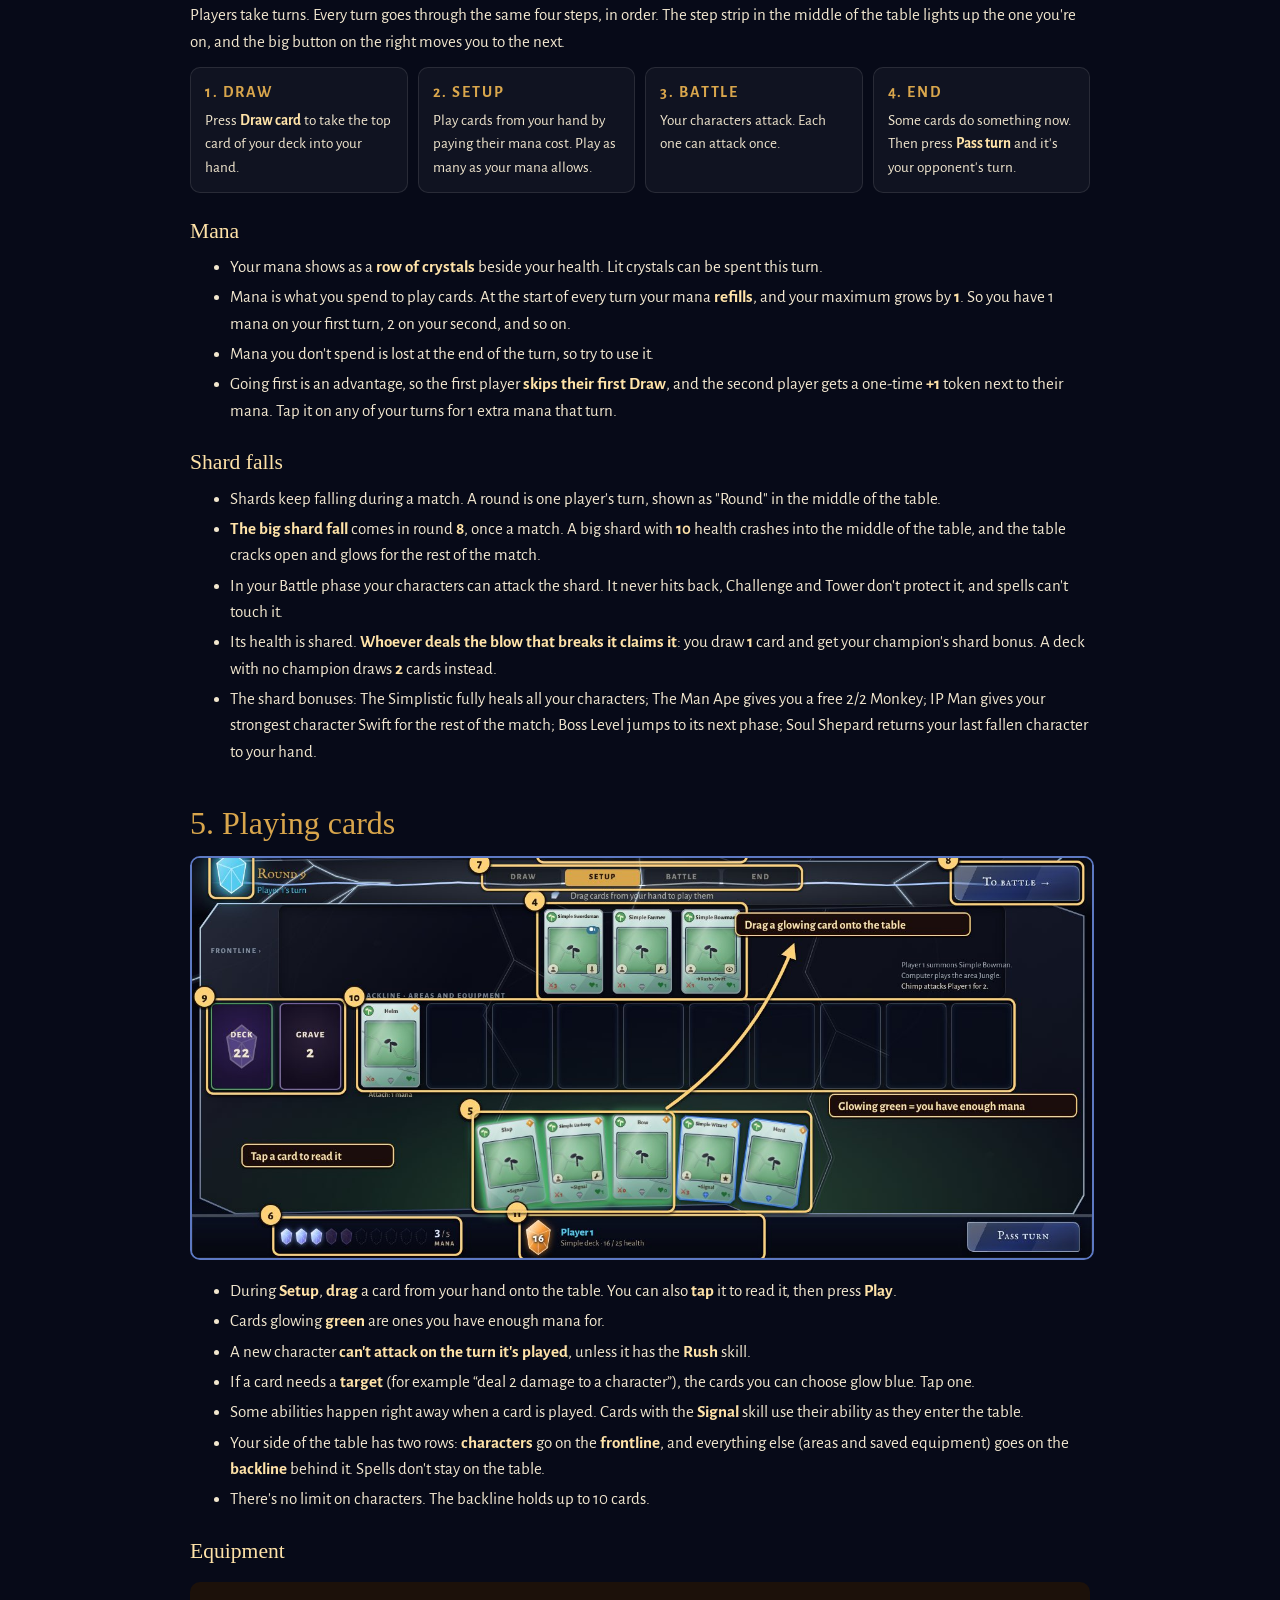
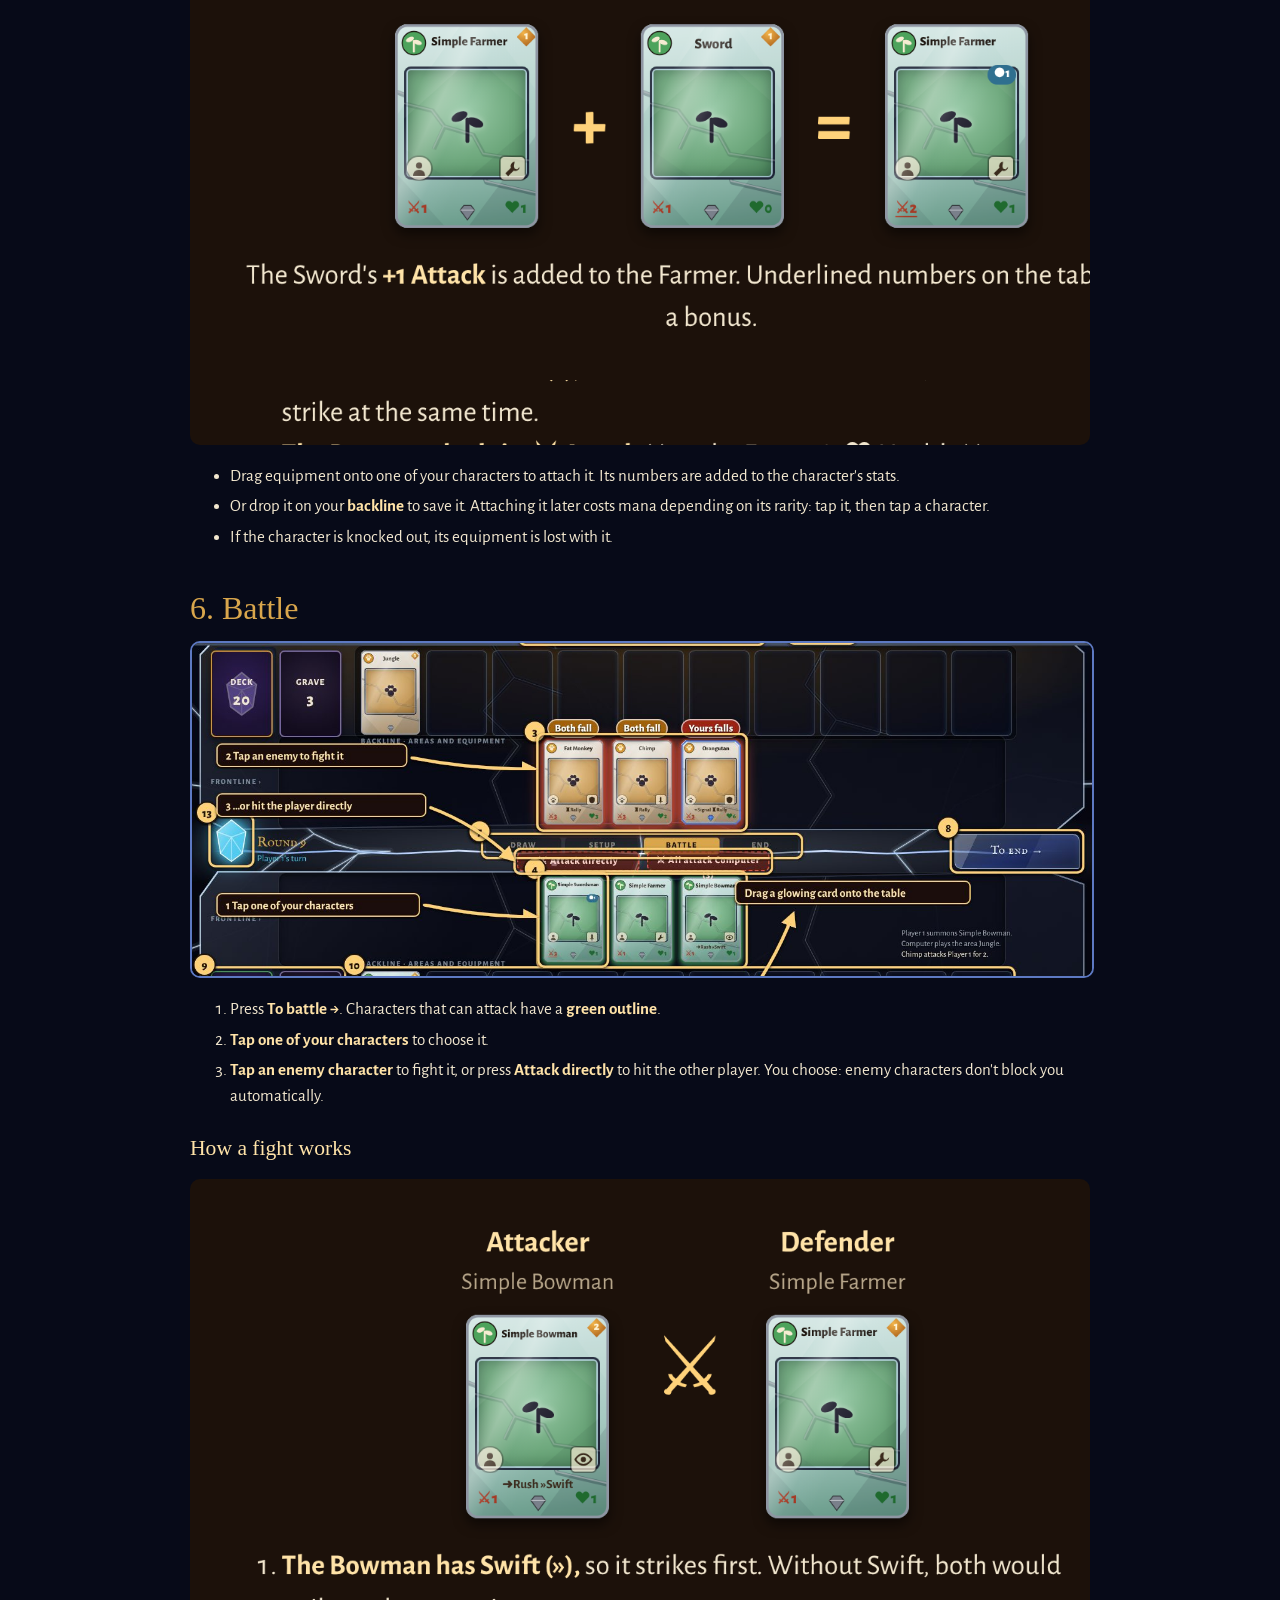
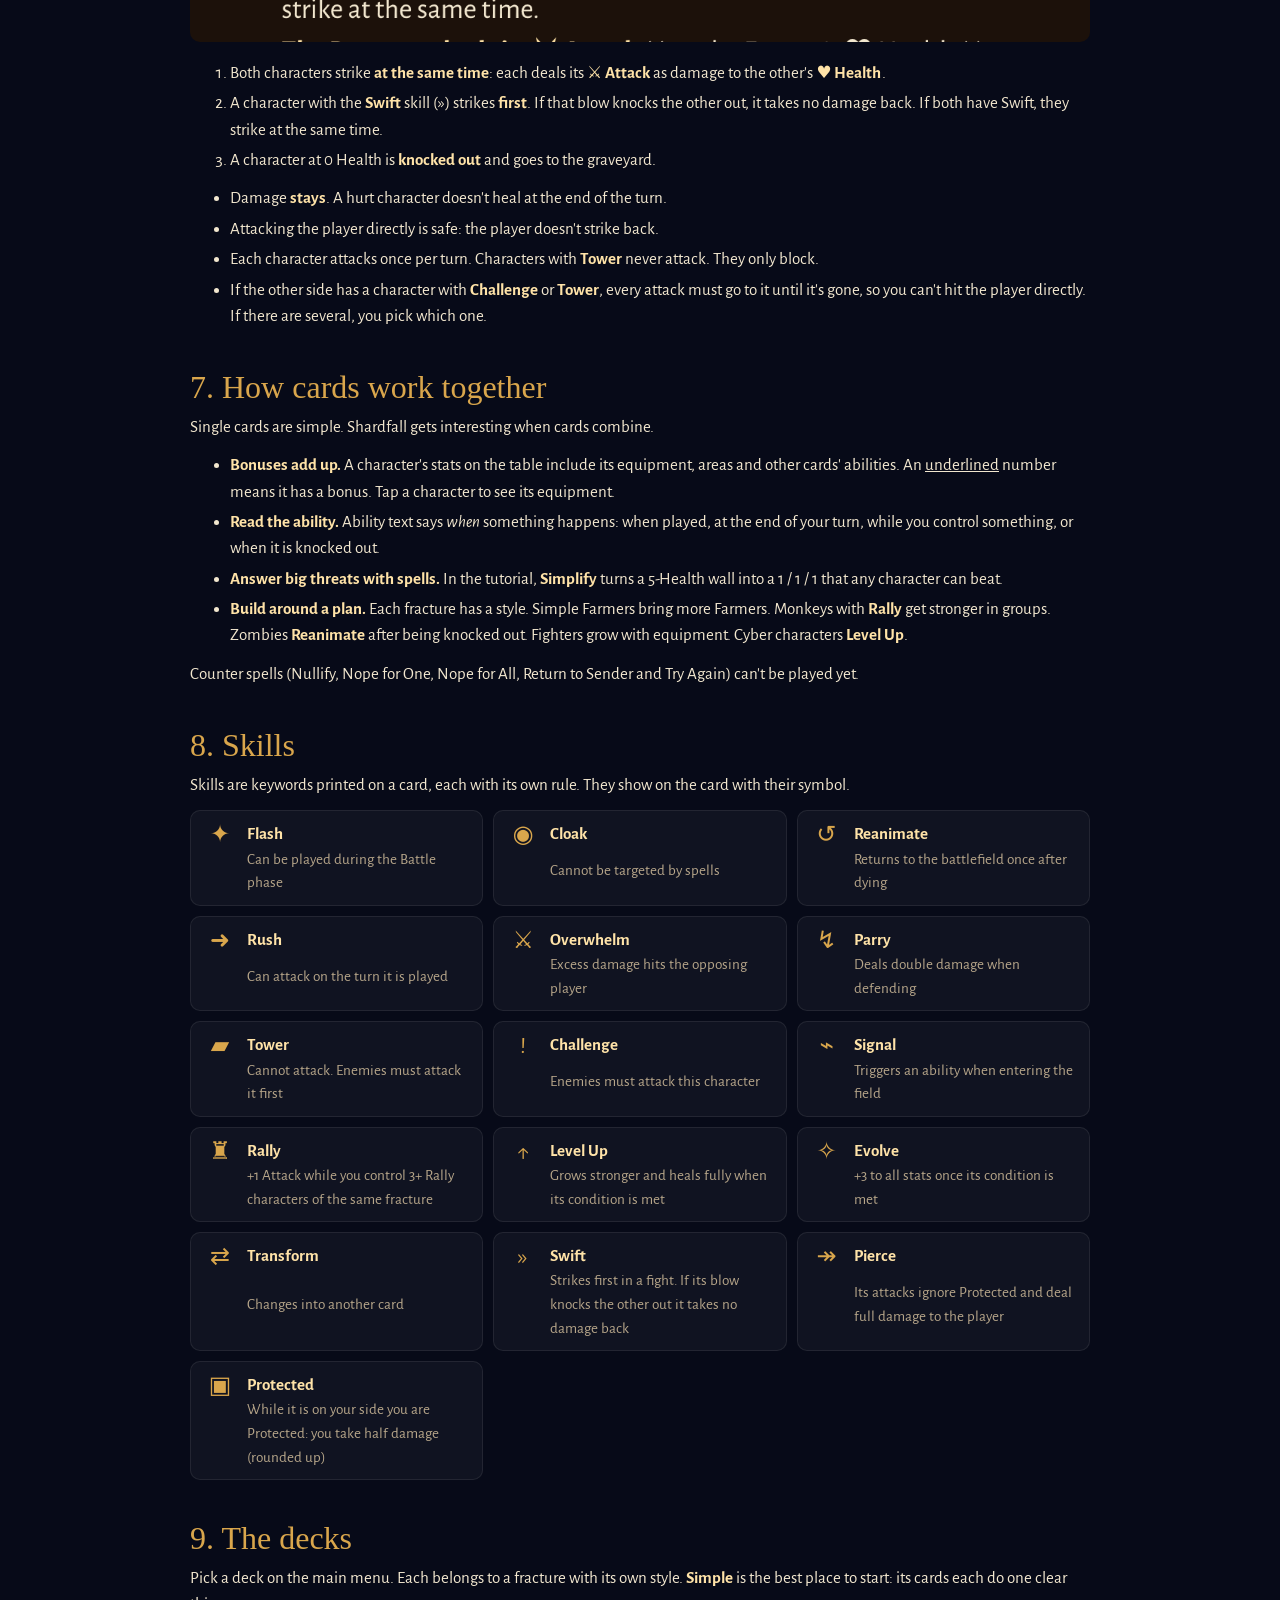
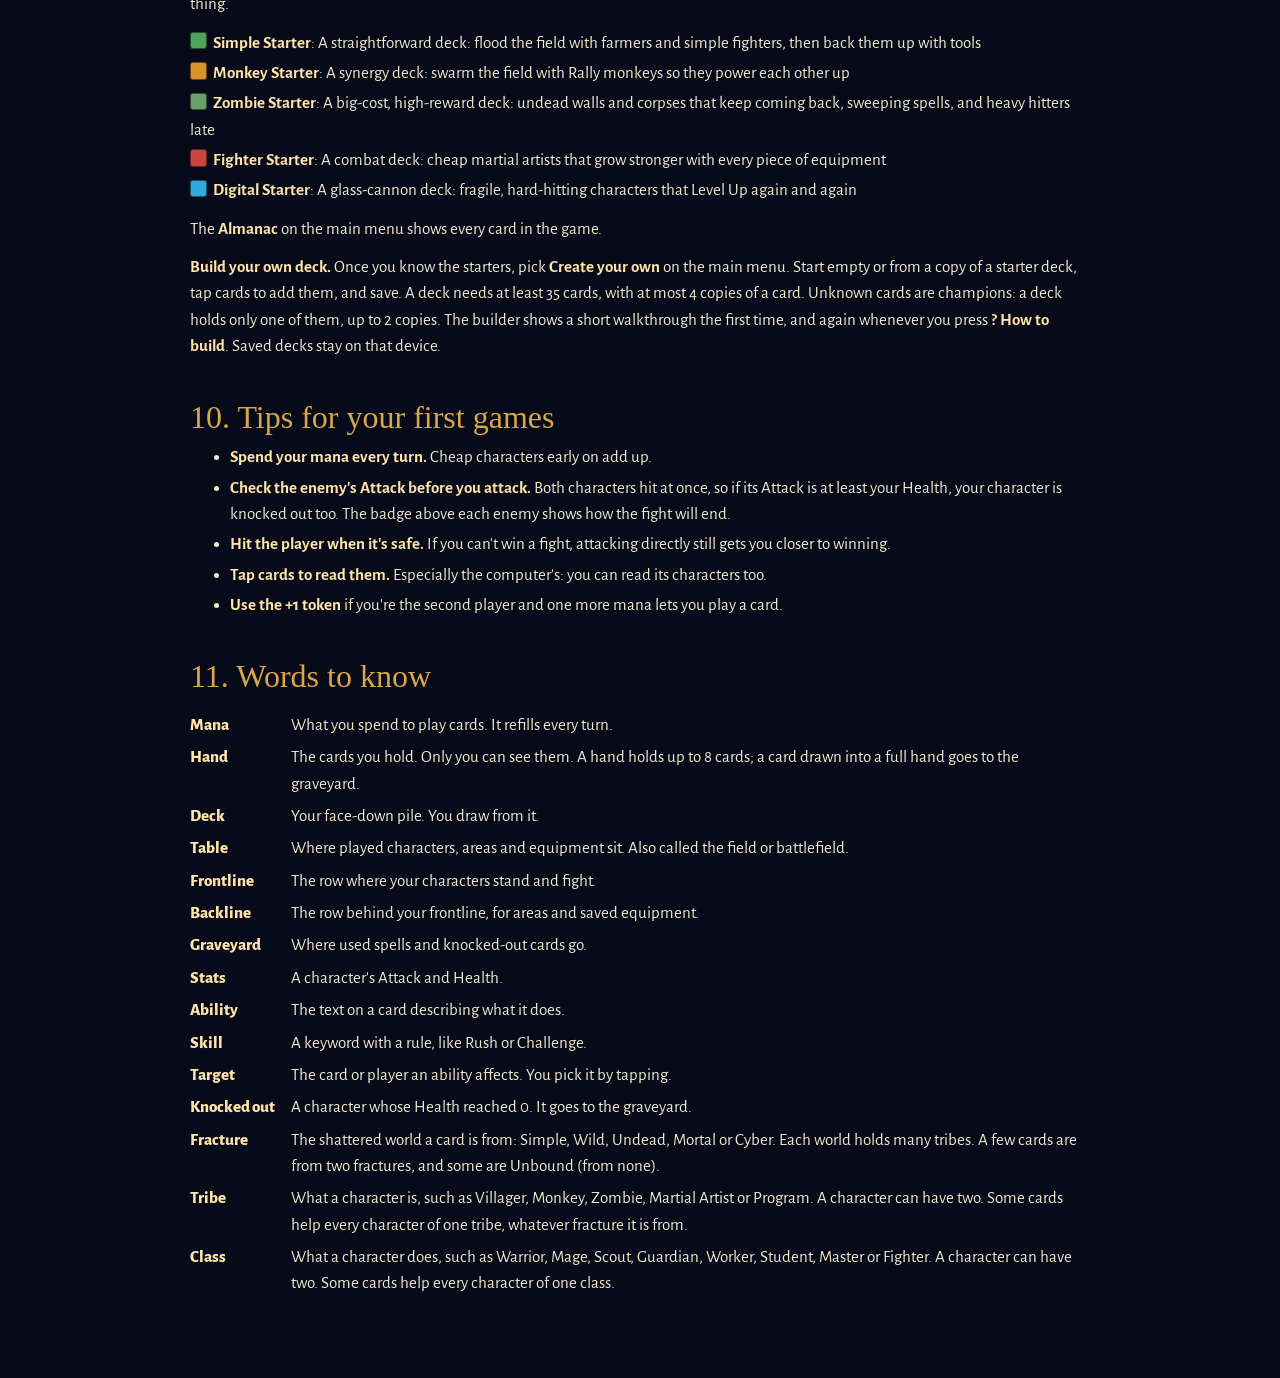
==== commit 8dae3a1a: "Random events off in normal play and two rounds long; deck codes; replay test records each move's ch" ====
--- a/guide.html
+++ b/guide.html
@@ -111,12 +111,6 @@
   <h3>Shard falls</h3>
   <ul>
     <li>Shards keep falling during a match. A round is one player's turn, shown as "Round" in the middle of the table.</li>
-    <li><b>Mini shard falls</b> in rounds <b>4</b> and <b>12</b>: a random event hits the table for both players and lasts one round.</li>
-    <li>You get a <b>warning first</b>. A small card in the middle of the table says what is coming, how soon, and what it does, so you have time to plan.</li>
-    <li>The events:</li>
-  </ul>
-  <ul data-fill="events"></ul>
-  <ul>
     <li><b>The big shard fall</b> comes in round <b><span data-rule="shard_round">8</span></b>, once a match. A big shard with <b><span data-rule="shard_health">10</span></b> health crashes into the middle of the table, and the table cracks open and glows for the rest of the match.</li>
     <li>In your Battle phase your characters can attack the shard. It never hits back, Challenge and Tower don't protect it, and spells can't touch it.</li>
     <li>Its health is shared. <b>Whoever deals the blow that breaks it claims it</b>: you draw <b><span data-rule="shard_draw">1</span></b> card and get your champion's shard bonus. A deck with no champion draws <b><span data-rule="shard_draw_no_champion">2</span></b> cards instead.</li>
--- a/css/style.css
+++ b/css/style.css
@@ -64,6 +64,8 @@
 .data-error h2 { margin: 0 0 10px; font-family: var(--font-display); font-weight: 400; color: var(--brass); }
 .data-error p { margin: 0 0 10px; }
 .data-error .detail { color: var(--muted); font-size: 0.9rem; }
+.data-warning { position: fixed; top: 12px; left: 50%; transform: translateX(-50%); z-index: 400; margin: 0; border-color: var(--brass); max-height: 70vh; overflow: auto; }
+.data-warning ul { margin: 0 0 10px; padding-left: 1.2em; }
 .data-error code { color: var(--parchment); }
 .screen { min-height: 100%; }
 
@@ -170,6 +172,15 @@
 .door .door-go { margin-top: 6px; pointer-events: none; }
 .door-main .door-go { background: linear-gradient(#ffd27a, #e08a1e); color: #2a1606; }
 .menu-actions.minor { justify-content: center; }
+/* The version line under the menu buttons; it opens What's new */
+.menu-version { appearance: none; justify-self: center; background: none; border: 0; padding: 10px 14px; min-height: 44px; cursor: pointer;
+  font: 600 0.95rem var(--font-body); color: var(--muted); text-decoration: underline; text-underline-offset: 3px; }
+.menu-version:hover, .menu-version:focus-visible { color: var(--parchment); }
+.whats-new { display: grid; gap: 14px; margin-top: 14px; max-height: 60vh; overflow: auto; padding-right: 6px; }
+.whats-new h3 { margin: 0 0 4px; font-family: var(--font-display); font-weight: 400; font-size: 1.3rem; color: var(--parchment); }
+.whats-new h3 small { font-family: var(--font-body); font-size: 0.85rem; color: var(--muted); margin-left: 6px; }
+.whats-new .latest h3 { color: var(--brass); }
+.whats-new ul { margin: 0; padding-left: 1.2em; }
 .menu-actions.minor .btn { min-width: 150px; }
 /* Choosing decks before a match */
 .setup-head { display: flex; align-items: center; gap: 14px; }
@@ -1099,6 +1110,14 @@
   background: rgba(0, 0, 0, 0.25); border: 1px solid var(--brass-dim); border-radius: 6px; padding: 0.15em 0.4em;
 }
 .bld-name:focus { outline: 2px solid var(--brass); outline-offset: 1px; }
+/* Save code (Settings) */
+.save-code {
+  display: block; width: 100%; box-sizing: border-box; resize: vertical; margin: 6px 0;
+  font: 0.85rem/1.35 ui-monospace, Consolas, monospace; color: var(--brass); word-break: break-all;
+  background: rgba(0, 0, 0, 0.3); border: 1px solid var(--brass-dim); border-radius: 6px; padding: 0.5em 0.6em;
+}
+.save-code:focus { outline: 2px solid var(--brass); outline-offset: 1px; }
+.save-code-msg { min-height: 1.4em; margin: 4px 0; }
 .bld-bar-actions { display: flex; gap: 8px; margin-left: auto; }
 .builder-body {
   display: grid; grid-template-columns: minmax(0, 1fr) 340px; gap: 18px; align-items: start;
@@ -1346,7 +1365,7 @@
 .field-card.skill-glow .card { animation: skill-glow 0.9s ease-out; }
 @keyframes skill-glow { 0% { filter: brightness(1.6) drop-shadow(0 0 3px #ffe7a8) drop-shadow(0 0 16px #ffcf6a); } 100% { filter: none; } }
 
-/* Each faction enters its own way. */
+/* Each world's cards enter their own way. */
 .enter-sprout .card { animation: sprout 0.65s cubic-bezier(.3,1.6,.5,1); transform-origin: 50% 100%; }
 @keyframes sprout { 0% { transform: scale(0.1, 0.05); opacity: 0; } 50% { transform: scale(0.9, 1.15); opacity: 1; } 75% { transform: scale(1.05, 0.95); } }
 .enter-bounce .card { animation: bounce-in 0.8s; }
@@ -1941,11 +1960,14 @@
 
 /* Protected: a shell of light-blue shards over the health gem (wardHTML in js/ui.js) */
 .ward { position: absolute; left: -19px; top: -18px; width: 86px; height: 94px; overflow: visible; pointer-events: none; filter: drop-shadow(0 0 4px rgba(120, 205, 255, 0.95)) drop-shadow(0 0 10px rgba(110, 190, 255, 0.55)); }
-.ward .s { fill: rgba(140, 210, 255, 0.3); stroke: rgba(230, 249, 255, 0.95); stroke-width: 0.9; stroke-linejoin: round; transform-box: fill-box; transform-origin: center; animation: ward-twinkle 3.2s ease-in-out infinite; animation-delay: calc(var(--i) * -0.13s); }
+.ward .s { fill: rgba(140, 210, 255, 0.3); stroke: rgba(230, 249, 255, 0.95); stroke-width: 0.9; stroke-linejoin: round; transform-box: fill-box; transform-origin: center; animation: ward-load 6s linear infinite; animation-delay: calc(var(--i) * 0.17s); }
 .ward .s:nth-child(3n) { fill: rgba(195, 236, 255, 0.42); }
 .ward .s:nth-child(4n + 1) { fill: rgba(110, 185, 255, 0.2); }
 .ward .s:nth-child(4n) { fill: rgba(140, 210, 255, 0.06); }   /* the middle stays clear so the gem's health color shows */
-@keyframes ward-twinkle { 0%, 100% { opacity: 0.75; } 50% { opacity: 1; } }
+/* The shards light one after another, like a loading ring; one shard never lights (the loading ring
+   on Protected cards stops at 99% the same way). */
+@keyframes ward-load { 0% { opacity: 0.3; } 4%, 85% { opacity: 1; } 100% { opacity: 0.3; } }
+.ward .s:nth-child(22), .ward.forming .s:nth-child(22) { animation: none; opacity: 0.12; }
 .ward.forming .s { animation: ward-in 0.65s cubic-bezier(.2, .9, .3, 1.25) both; animation-delay: calc(var(--i) * 18ms + var(--age)); }
 @keyframes ward-in { from { transform: translate(var(--fx), var(--fy)) rotate(50deg) scale(0.3); opacity: 0; } to { transform: none; opacity: 0.9; } }
 .ward.hit { animation: ward-flash 0.55s ease-out both; animation-delay: var(--age); }
@@ -1960,18 +1982,19 @@
 /* a card with the Protected skill: a ring of blue runes travels around it (runeRingHTML in js/ui.js) */
 .rune-ring { position: absolute; left: -10.8px; top: -10.8px; width: 113px; height: 153px; pointer-events: none; z-index: 2; scale: 1.2; transform-origin: 0 0; }
 .rune-ring .track { position: absolute; inset: 0; width: 100%; height: 100%; overflow: visible; }
-.rune-ring .t { fill: none; stroke: rgba(150, 220, 255, 0.45); stroke-width: 1; filter: drop-shadow(0 0 3px rgba(110, 200, 255, 0.9)); }
-.rune-ring .sweep { fill: none; stroke: #e4f8ff; stroke-width: 2; stroke-linecap: round; stroke-dasharray: 16 84; filter: drop-shadow(0 0 4px #7fd4ff) drop-shadow(0 0 8px #4fb8ff); animation: rune-sweep 3.2s linear infinite; animation-delay: var(--ph); }
-.rune-ring .sweep.two { stroke-dasharray: 7 93; stroke-width: 1.4; opacity: 0.7; animation-duration: 5.3s; animation-direction: reverse; }
-@keyframes rune-sweep { to { stroke-dashoffset: -100; } }
+.rune-ring .t { fill: none; stroke: rgba(150, 220, 255, 0.14); stroke-width: 1; }
+/* The loading band: fills to 99% and holds, fades, starts again. Without the animation (Heavy
+   effects off, reduced motion) it rests at 99%. */
+.rune-ring .load { fill: none; stroke: #e4f8ff; stroke-width: 2.2; stroke-linecap: round; stroke-dasharray: 99 1; filter: drop-shadow(0 0 4px #7fd4ff) drop-shadow(0 0 8px #4fb8ff); animation: rune-load 6s cubic-bezier(.3, .1, .3, 1) infinite; animation-delay: var(--ph); }
+@keyframes rune-load { 0% { stroke-dasharray: 0 100; opacity: 1; } 70%, 92% { stroke-dasharray: 99 1; opacity: 1; } 100% { stroke-dasharray: 99 1; opacity: 0; } }
 .rune-ring > i { position: absolute; left: 0; top: 0; width: 11px; height: 11px; offset-path: path("M15 3H98A12 12 0 0 1 110 15V138A12 12 0 0 1 98 150H15A12 12 0 0 1 3 138V15A12 12 0 0 1 15 3Z"); offset-rotate: auto; animation: rune-orbit 18s linear infinite; }
 .rune-ring > i svg { display: block; width: 100%; height: 100%; overflow: visible; transform: rotate(90deg); animation: rune-glow 2.4s ease-in-out infinite alternate; animation-delay: inherit; }
-.rune-ring > i path { fill: none; stroke: #c9f0ff; stroke-width: 1.3; stroke-linecap: round; stroke-linejoin: round; filter: drop-shadow(0 0 1.5px #8fdcff) drop-shadow(0 0 4px #3fa9ff); }
+.rune-ring > i path { fill: none; stroke: #c9f0ff; stroke-width: 1.6; stroke-linecap: round; stroke-linejoin: round; filter: drop-shadow(0 0 1.5px #8fdcff) drop-shadow(0 0 4px #3fa9ff); }
 @keyframes rune-orbit { from { offset-distance: 0%; } to { offset-distance: 100%; } }
 @keyframes rune-glow { from { opacity: 0.55; } to { opacity: 1; } }
 .rune-ring.flash { animation: rune-flash 0.45s ease-out; }
 @keyframes rune-flash { 0% { filter: brightness(2.2) drop-shadow(0 0 8px #bfeeff); } }
-@media (prefers-reduced-motion: reduce) { .ward .s, .ward.hit, .ward.hit .s.chip, .ward.forming .s, .rune-ring > i, .rune-ring .sweep, .rune-ring > i svg { animation: none; } }
+@media (prefers-reduced-motion: reduce) { .ward .s, .ward.hit, .ward.hit .s.chip, .ward.forming .s, .rune-ring > i, .rune-ring .load, .rune-ring > i svg { animation: none; } }
 
 /* The big shard (shardHTML in js/ui.js): a tall crystal in the middle band, purple, blue and green.
    It drops in when it lands, shakes when hit, and glows brighter when it can be attacked. */
@@ -2179,7 +2202,7 @@
 html.light-fx *, html.light-fx *::before, html.light-fx *::after { animation-iteration-count: 1 !important; }
 html.light-fx .scene, html.light-fx .scene *, html.light-fx .scene::before, html.light-fx .scene::after,
 html.light-fx .side::before, html.light-fx .side::after, html.light-fx .rift, html.light-fx .rift::before, html.light-fx .rift::after,
-html.light-fx .shard-scar, html.light-fx .shard-scar .scar-tint, html.light-fx .ward:not(.forming) .s, html.light-fx .rune-ring .sweep, html.light-fx .rune-ring > i svg,
+html.light-fx .shard-scar, html.light-fx .shard-scar .scar-tint, html.light-fx .ward:not(.forming) .s, html.light-fx .rune-ring .load, html.light-fx .rune-ring > i svg,
 html.light-fx .field-card.ready, html.light-fx #stage.tense #fx-layer::before { animation: none !important; }
 
 /* Dozing (wake() in js/ui.js): nothing has happened for a while, so every animation pauses
